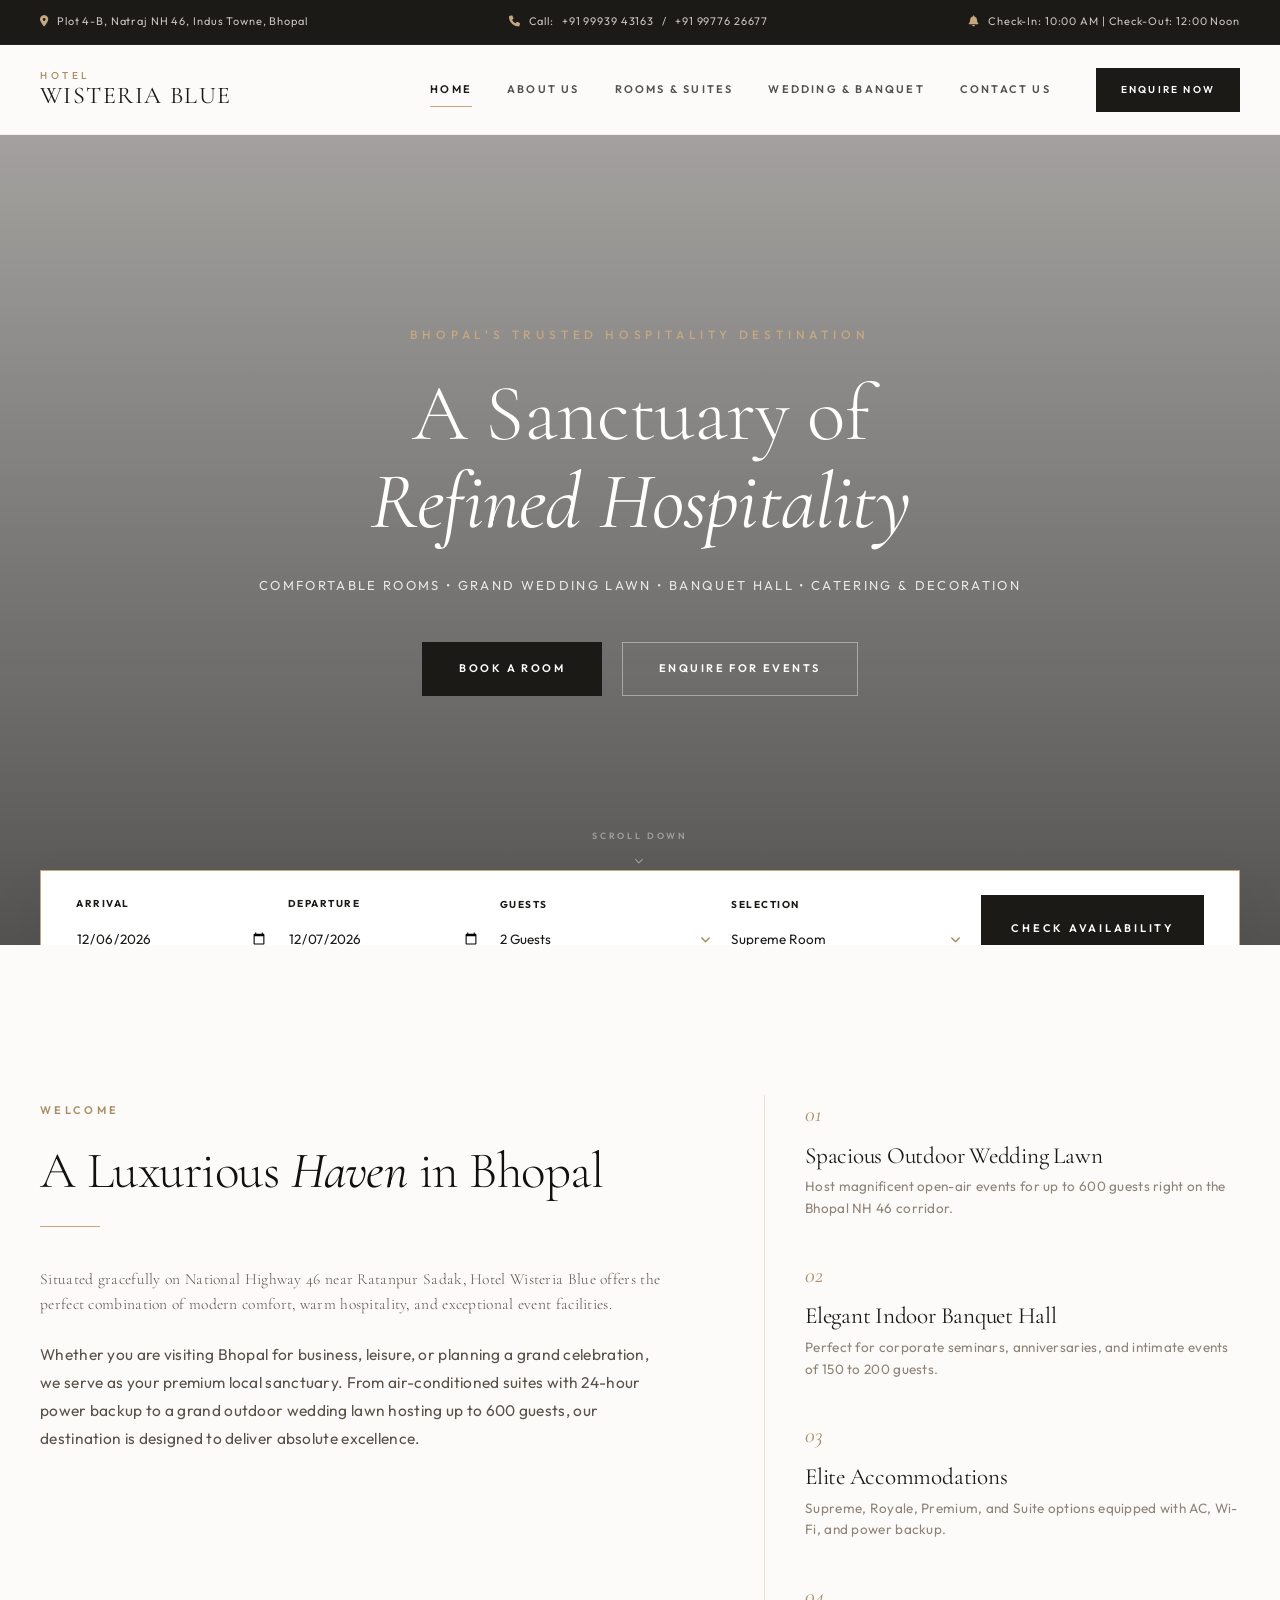
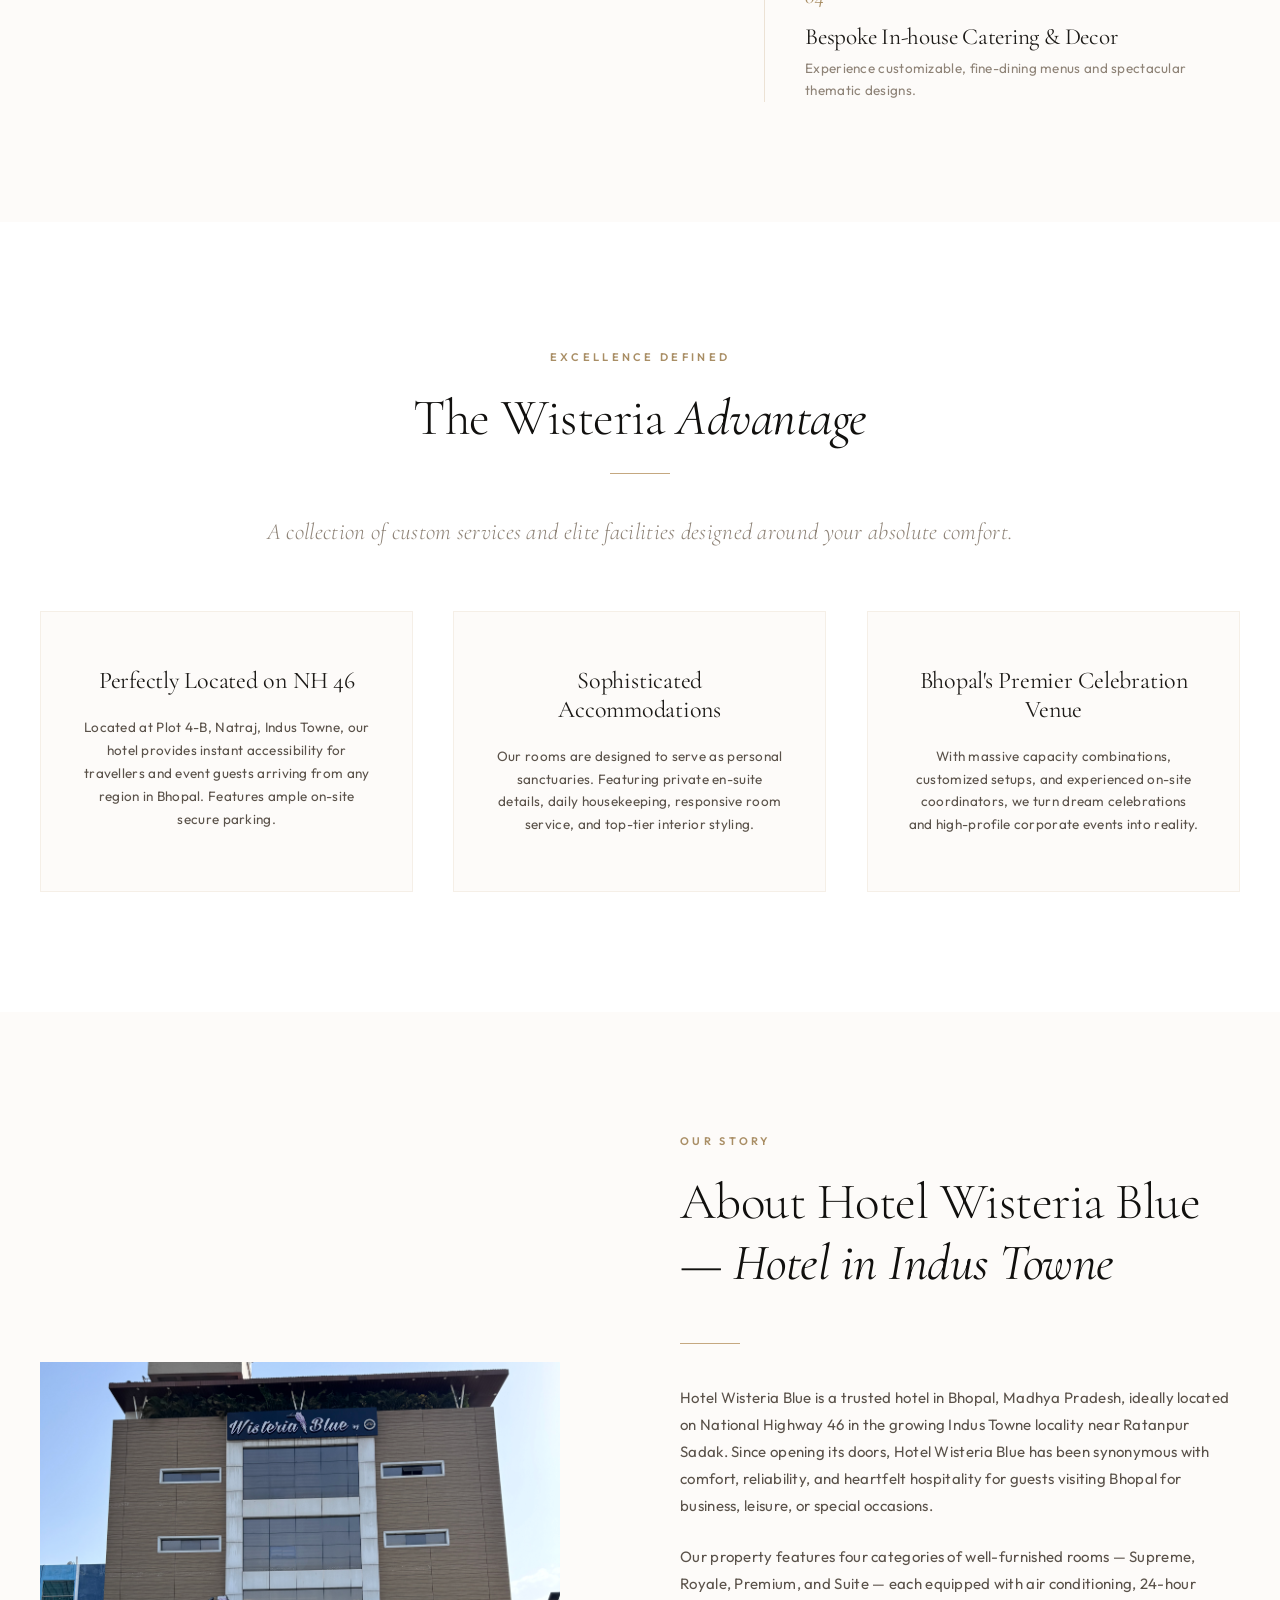
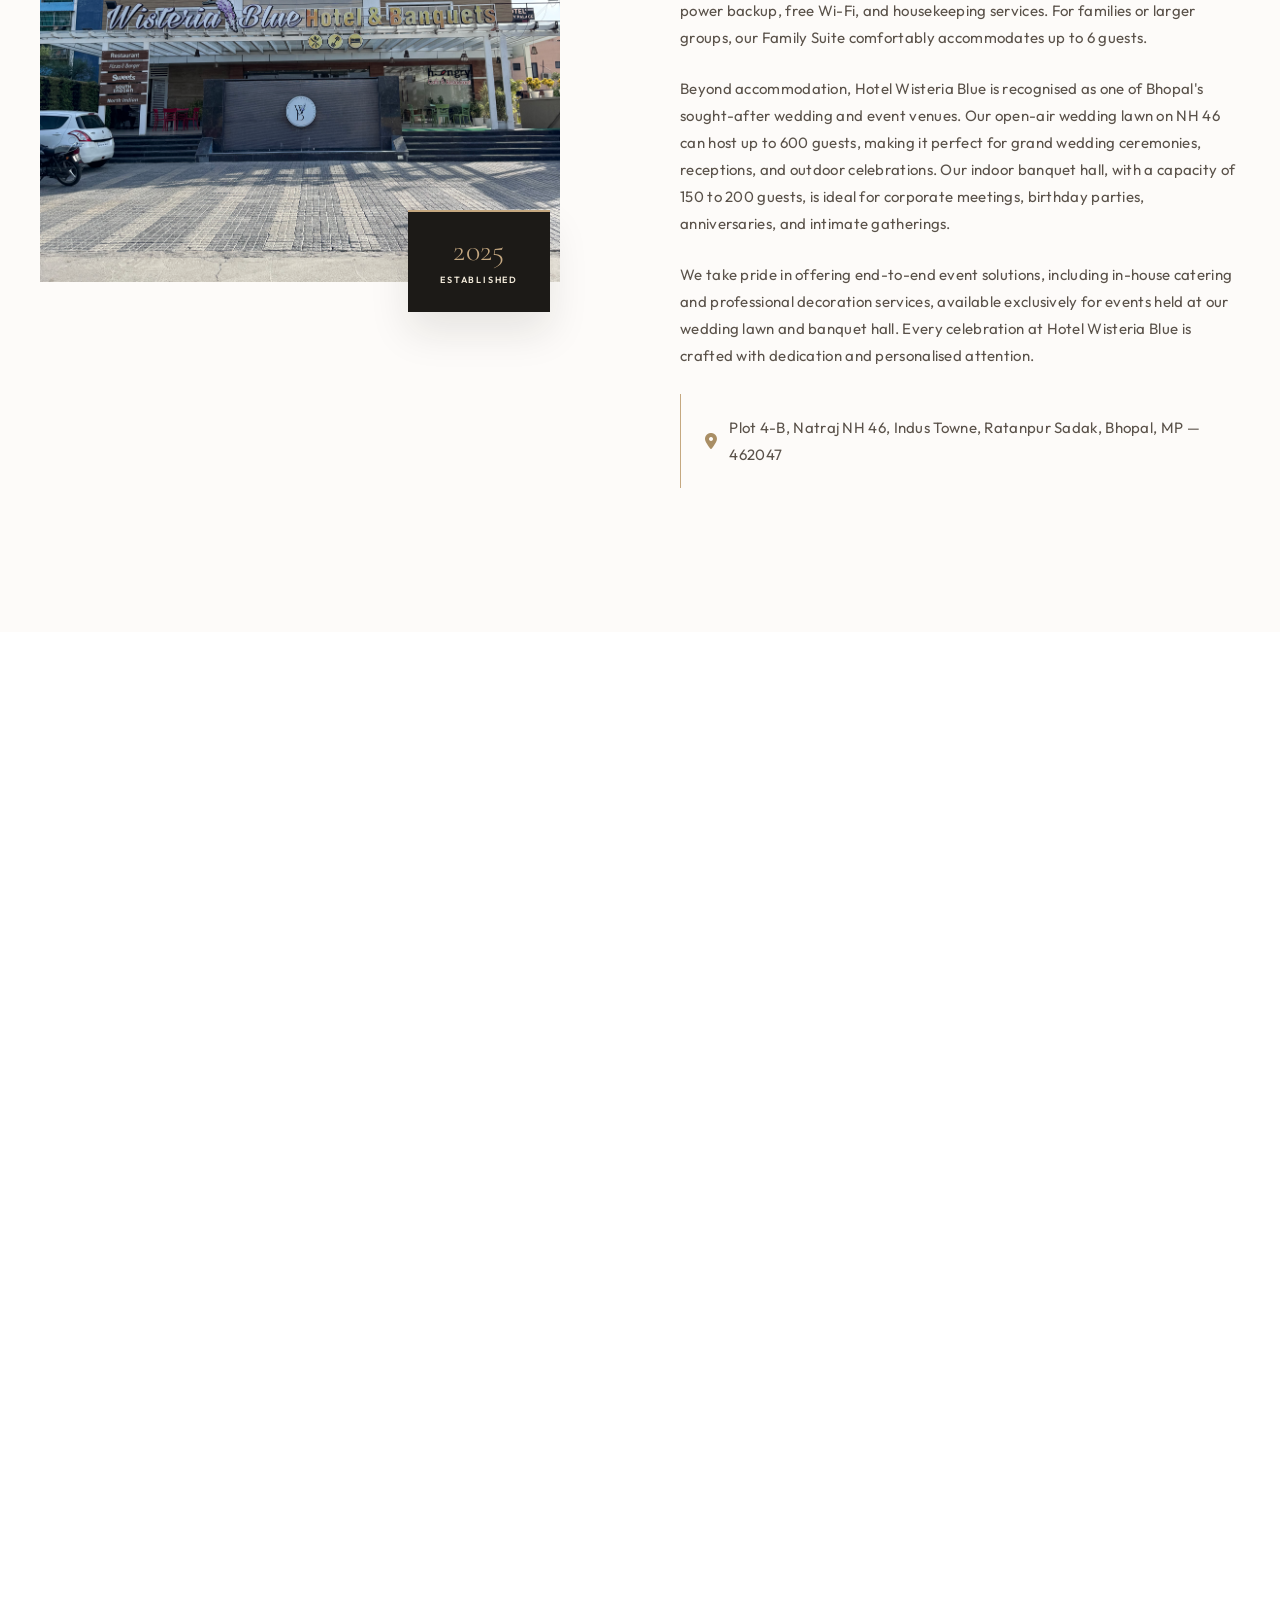
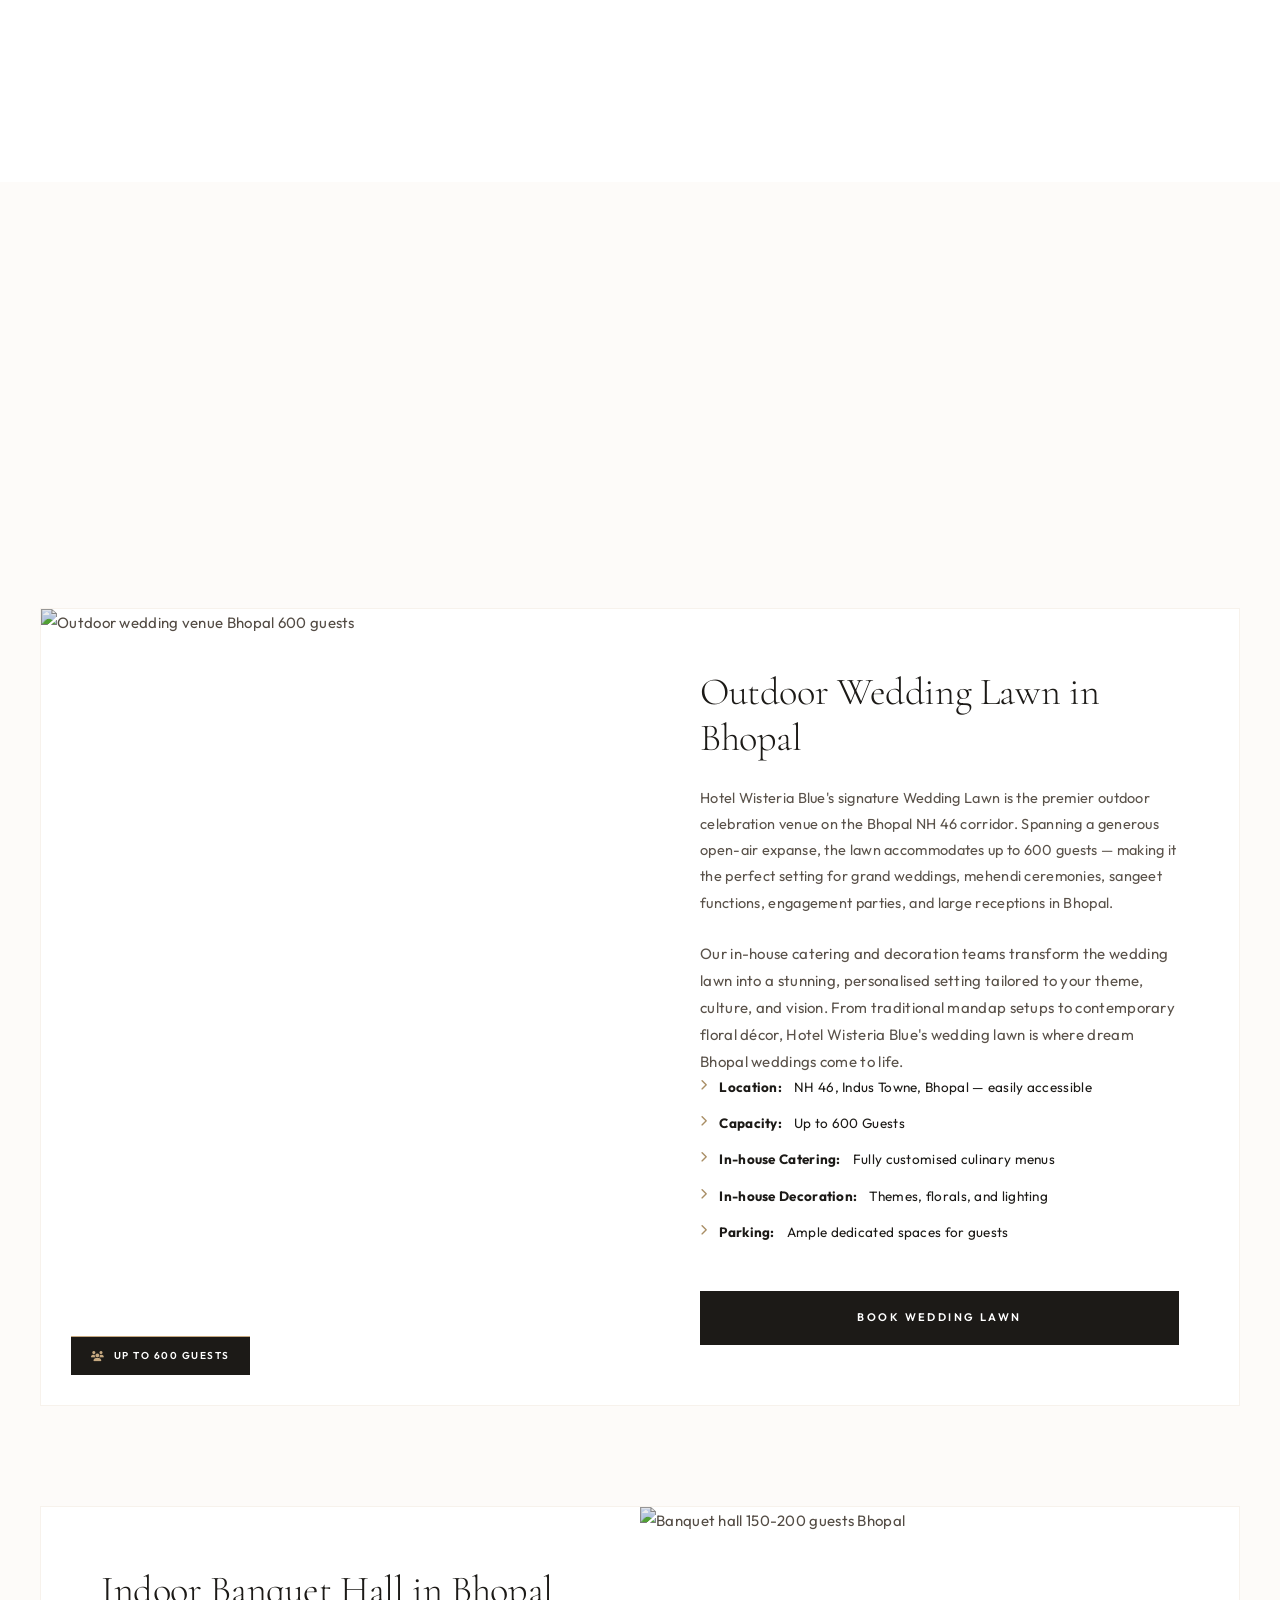
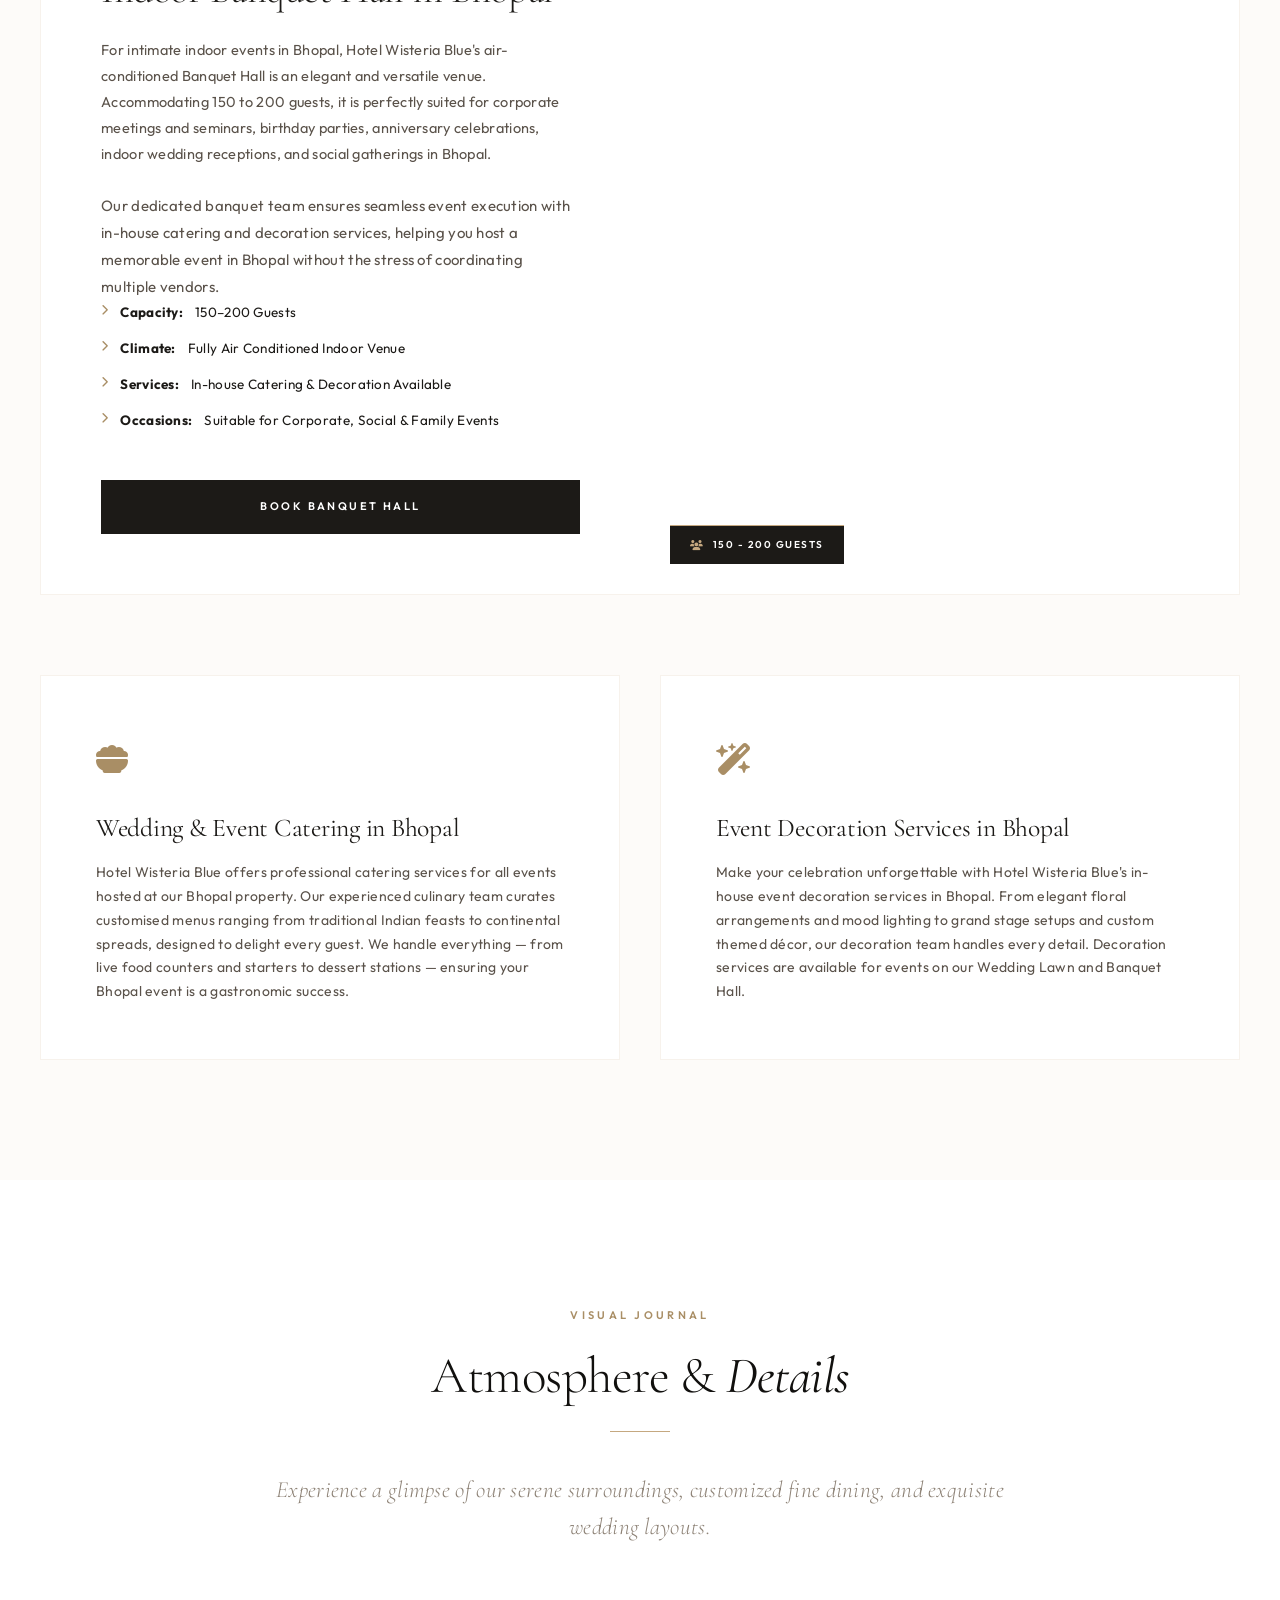
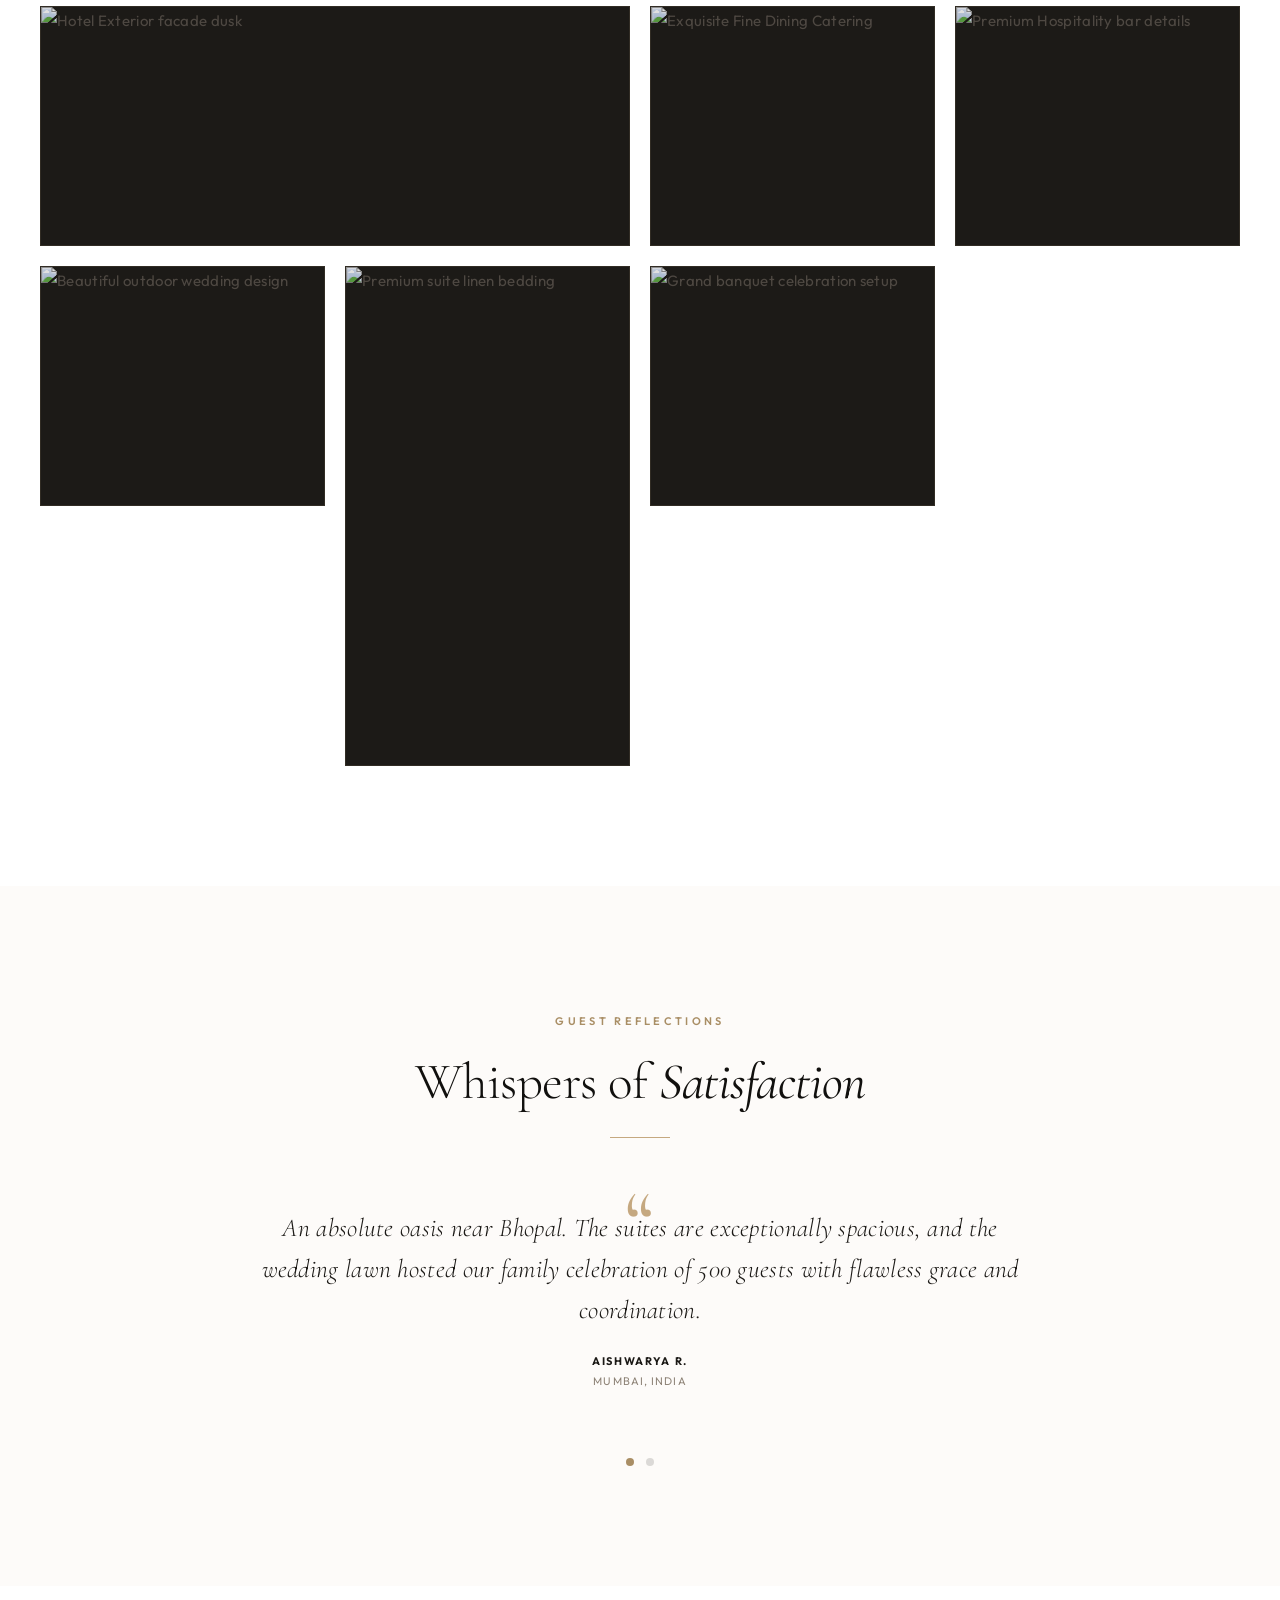
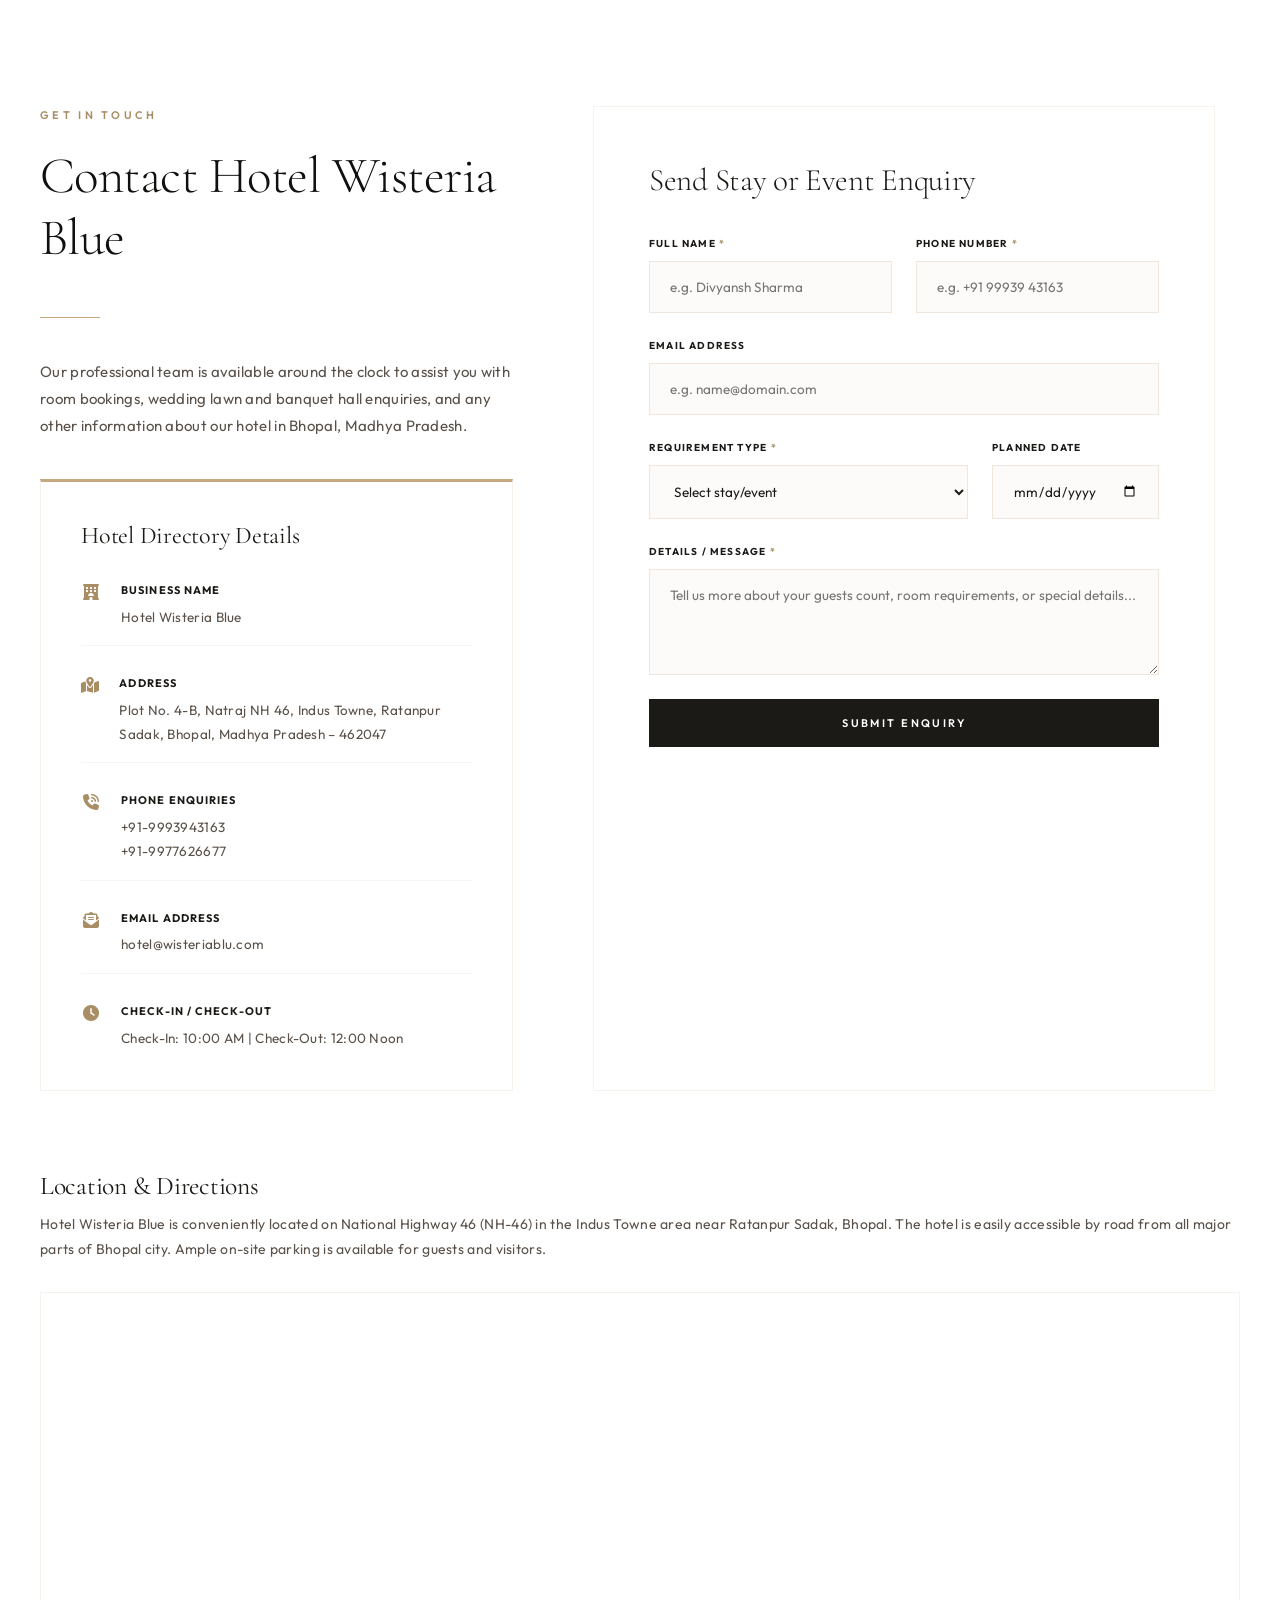
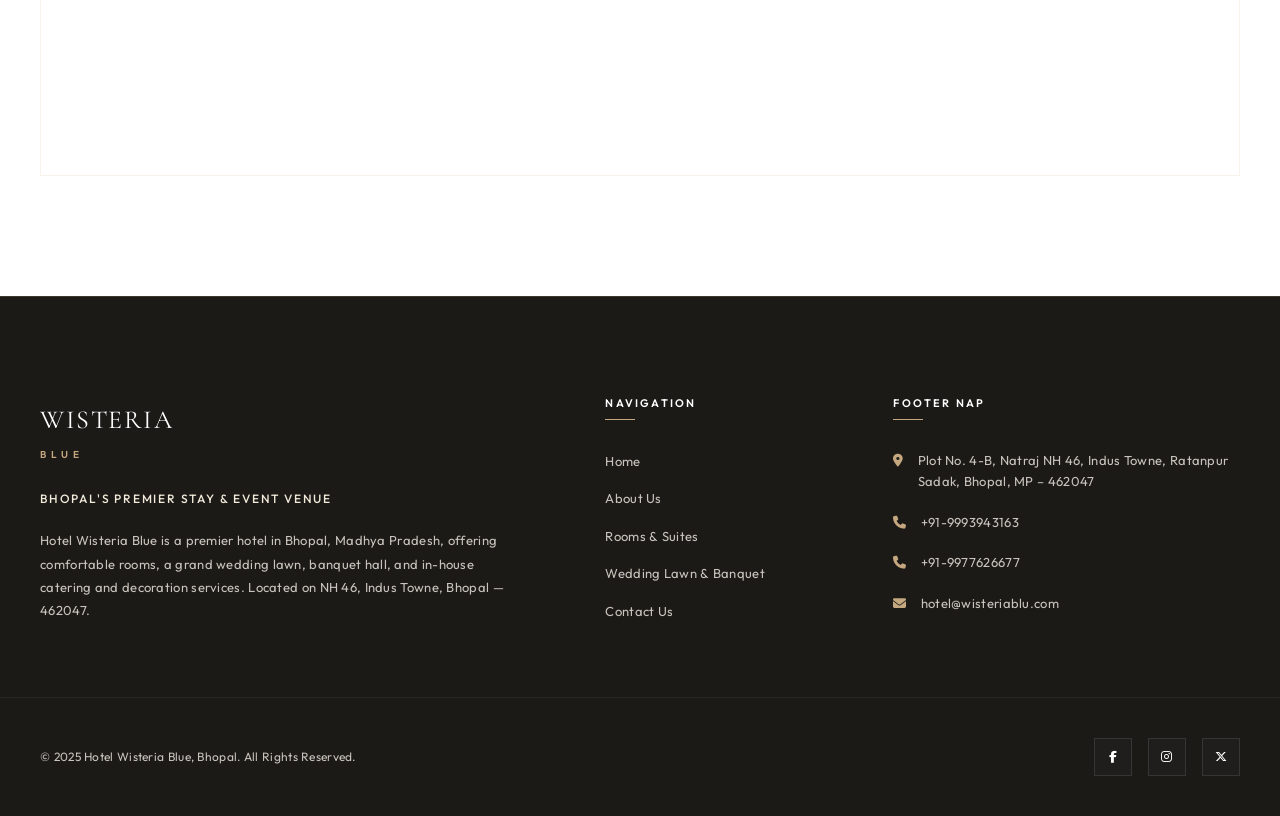
==== index.html @ 49f6f159 "first commit" ====
<!DOCTYPE html>
<html lang="en">
<head>
    <meta charset="UTF-8">
    <meta name="viewport" content="width=device-width, initial-scale=1.0">
    <meta name="description" content="Hotel Wisteria Blue on NH 46, Bhopal — comfortable rooms, grand wedding lawn (600 guests), banquet hall & catering. Book now: 9993943163.">
    <title>Hotel Wisteria Blue Bhopal | Rooms, Banquet & Wedding Lawn</title>
    
    <!-- Premium Fonts -->
    <link rel="preconnect" href="https://fonts.googleapis.com">
    <link rel="preconnect" href="https://fonts.gstatic.com" crossorigin>
    <link href="https://fonts.googleapis.com/css2?family=Cormorant+Garamond:ital,wght@0,300;0,400;0,500;0,600;0,700;1,300;1,400;1,500;1,600;1,700&family=Outfit:wght@100;200;300;400;500;600;700;800;900&display=swap" rel="stylesheet">
    
    <!-- FontAwesome for Premium Icons -->
    <link rel="stylesheet" href="https://cdnjs.cloudflare.com/ajax/libs/font-awesome/6.4.0/css/all.min.css">
    
    <!-- Custom Redesigned Stylesheet -->
    <link rel="stylesheet" href="style.css">
    
    <!-- LocalBusiness & EventVenue Schema Markup (Local SEO) -->
    <script type="application/ld+json">
    [
      {
        "@context": "https://schema.org",
        "@type": "Hotel",
        "name": "Hotel Wisteria Blue",
        "image": [
          "https://images.unsplash.com/photo-1566073771259-6a8506099945?auto=format&fit=crop&w=1200&q=80",
          "https://images.unsplash.com/photo-1590490360182-c33d57733427?auto=format&fit=crop&w=800&q=80",
          "https://images.unsplash.com/photo-1566665797739-1674de7a421a?auto=format&fit=crop&w=800&q=80",
          "https://images.unsplash.com/photo-1582719508461-905c673771fd?auto=format&fit=crop&w=800&q=80",
          "https://images.unsplash.com/photo-1618773928121-c32242e63f39?auto=format&fit=crop&w=800&q=80"
        ],
        "@id": "https://hotelwisteriablu.com/#hotel",
        "url": "https://hotelwisteriablu.com",
        "telephone": "+919993943163",
        "priceRange": "$$",
        "address": {
          "@type": "PostalAddress",
          "streetAddress": "Plot No. 4-B, Natraj NH 46, Indus Towne, Ratanpur Sadak",
          "addressLocality": "Bhopal",
          "addressRegion": "Madhya Pradesh",
          "postalCode": "462047",
          "addressCountry": "IN"
        },
        "geo": {
          "@type": "GeoCoordinates",
          "latitude": "23.1492", 
          "longitude": "77.4475"
        },
        "openingHoursSpecification": {
          "@type": "OpeningHoursSpecification",
          "dayOfWeek": [
            "Monday",
            "Tuesday",
            "Wednesday",
            "Thursday",
            "Friday",
            "Saturday",
            "Sunday"
          ],
          "opens": "00:00",
          "closes": "23:59"
        },
        "amenityFeature": [
          {
            "@type": "LocationFeatureSpecification",
            "name": "Air Conditioning",
            "value": true
          },
          {
            "@type": "LocationFeatureSpecification",
            "name": "Free Wi-Fi",
            "value": true
          },
          {
            "@type": "LocationFeatureSpecification",
            "name": "24-Hour Power Backup",
            "value": true
          },
          {
            "@type": "LocationFeatureSpecification",
            "name": "Free Parking",
            "value": true
          },
          {
            "@type": "LocationFeatureSpecification",
            "name": "Room Service",
            "value": true
          }
        ]
      },
      {
        "@context": "https://schema.org",
        "@type": "EventVenue",
        "name": "Hotel Wisteria Blue Wedding Lawn & Banquet",
        "address": {
          "@type": "PostalAddress",
          "streetAddress": "Plot No. 4-B, Natraj NH 46, Indus Towne, Ratanpur Sadak",
          "addressLocality": "Bhopal",
          "addressRegion": "Madhya Pradesh",
          "postalCode": "462047",
          "addressCountry": "IN"
        },
        "telephone": "+919993943163",
        "maximumAttendeeCapacity": "600",
        "amenityFeature": [
          {
            "@type": "LocationFeatureSpecification",
            "name": "Outdoor Wedding Lawn",
            "value": true
          },
          {
            "@type": "LocationFeatureSpecification",
            "name": "Indoor Banquet Hall",
            "value": true
          },
          {
            "@type": "LocationFeatureSpecification",
            "name": "In-house Catering",
            "value": true
          },
          {
            "@type": "LocationFeatureSpecification",
            "name": "In-house Decoration",
            "value": true
          }
        ]
      }
    ]
    </script>
</head>
<body>

    <!-- Elite Accent Top Utility Ribbon -->
    <div class="top-bar">
        <div class="container top-bar-content">
            <span class="top-bar-item"><i class="fa-solid fa-location-dot"></i> Plot 4-B, Natraj NH 46, Indus Towne, Bhopal</span>
            <span class="top-bar-item"><i class="fa-solid fa-phone"></i> Call: <a href="tel:+919993943163">+91 99939 43163</a> / <a href="tel:+919977626677">+91 99776 26677</a></span>
            <span class="top-bar-item"><i class="fa-solid fa-bell"></i> Check-In: 10:00 AM | Check-Out: 12:00 Noon</span>
        </div>
    </div>

    <!-- Editorial Navigation Header -->
    <header class="header">
        <div class="container header-container">
            <a href="#home" class="logo">
                <span class="logo-sub">HOTEL</span>
                <span class="logo-main">WISTERIA BLUE</span>
            </a>
            
            <nav class="nav-menu" id="nav-menu">
                <a href="#home" class="nav-link active">Home</a>
                <a href="#about" class="nav-link">About Us</a>
                <a href="#rooms" class="nav-link">Rooms & Suites</a>
                <a href="#events" class="nav-link">Wedding & Banquet</a>
                <a href="#contact" class="nav-link">Contact Us</a>
                <a href="#enquiry-modal" class="btn btn-primary nav-cta open-modal-btn">Enquire Now</a>
            </nav>

            <button class="mobile-toggle" id="mobile-toggle" aria-label="Toggle Navigation">
                <i class="fa-solid fa-bars"></i>
            </button>
        </div>
    </header>

    <!-- Mobile Drawer Overlay -->
    <div class="nav-overlay" id="nav-overlay"></div>

    <main>
        <!-- Full-bleed Cinematic Hero Section with Parallax Hook -->
        <section id="home" class="hero">
            <div class="hero-bg" id="hero-parallax-bg" style="background-image: url('https://images.unsplash.com/photo-1566073771259-6a8506099945?auto=format&fit=crop&w=1600&q=80');">
                <div class="hero-overlay"></div>
            </div>
            <div class="container hero-content">
                <span class="hero-tagline fade-up-element">Bhopal's Trusted Hospitality Destination</span>
                <h1 class="hero-title fade-up-element">A Sanctuary of <br><span class="italic-serif">Refined Hospitality</span></h1>
                <p class="hero-subtitle fade-up-element">Comfortable Rooms • Grand Wedding Lawn • Banquet Hall • Catering & Decoration</p>
                <div class="hero-actions fade-up-element">
                    <a href="#rooms" class="btn btn-primary">Book a Room</a>
                    <a href="#events" class="btn btn-secondary">Enquire for Events</a>
                </div>
            </div>
            
            <!-- Stay Planner Booking Bar -->
            <div class="booking-bar-wrapper fade-up-element">
                <div class="container">
                    <form id="stay-planner-form" class="booking-bar">
                        <div class="booking-field">
                            <label for="planner-checkin">Arrival</label>
                            <input type="date" id="planner-checkin" required>
                        </div>
                        <div class="booking-field">
                            <label for="planner-checkout">Departure</label>
                            <input type="date" id="planner-checkout" required>
                        </div>
                        <div class="booking-field">
                            <label for="planner-guests">Guests</label>
                            <div class="select-wrapper">
                                <select id="planner-guests">
                                    <option value="1 Guest">1 Guest</option>
                                    <option value="2 Guests" selected>2 Guests</option>
                                    <option value="3 Guests">3 Guests</option>
                                    <option value="4 Guests">4 Guests</option>
                                    <option value="5-6 Guests">5 - 6 Guests</option>
                                </select>
                            </div>
                        </div>
                        <div class="booking-field">
                            <label for="planner-type">Selection</label>
                            <div class="select-wrapper">
                                <select id="planner-type">
                                    <option value="Supreme Room">Supreme Room</option>
                                    <option value="Royale Room">Royale Room</option>
                                    <option value="Premium Room">Premium Room</option>
                                    <option value="Suite & Family Suite">Suite &amp; Family Suite</option>
                                    <option value="Wedding Lawn (600 Guests)">Wedding Lawn (Up to 600 Guests)</option>
                                    <option value="Banquet Hall (150-200 Guests)">Banquet Hall (150-200 Guests)</option>
                                </select>
                            </div>
                        </div>
                        <button type="submit" class="booking-btn">Check Availability</button>
                    </form>
                </div>
            </div>

            <div class="hero-scroll-indicator">
                <span>Scroll Down</span>
                <i class="fa-solid fa-chevron-down"></i>
            </div>
        </section>

        <!-- Clean Asymmetrical Welcome Section -->
        <section class="welcome-section section-padding">
            <div class="container welcome-container">
                <div class="welcome-text fade-up-element">
                    <span class="section-badge">Welcome</span>
                    <h2 class="section-title">A Luxurious <span class="italic-serif">Haven</span> in Bhopal</h2>
                    <div class="title-divider-left"></div>
                    <p class="lead-text">Situated gracefully on National Highway 46 near Ratanpur Sadak, Hotel Wisteria Blue offers the perfect combination of modern comfort, warm hospitality, and exceptional event facilities.</p>
                    <p>Whether you are visiting Bhopal for business, leisure, or planning a grand celebration, we serve as your premium local sanctuary. From air-conditioned suites with 24-hour power backup to a grand outdoor wedding lawn hosting up to 600 guests, our destination is designed to deliver absolute excellence.</p>
                </div>
                
                <!-- Highly elegant minimalist highlights checklist (Not cheap icon cards) -->
                <div class="welcome-highlights fade-up-element">
                    <div class="highlight-card">
                        <span class="highlight-num">01</span>
                        <div class="highlight-info">
                            <h3>Spacious Outdoor Wedding Lawn</h3>
                            <p>Host magnificent open-air events for up to 600 guests right on the Bhopal NH 46 corridor.</p>
                        </div>
                    </div>
                    <div class="highlight-card">
                        <span class="highlight-num">02</span>
                        <div class="highlight-info">
                            <h3>Elegant Indoor Banquet Hall</h3>
                            <p>Perfect for corporate seminars, anniversaries, and intimate events of 150 to 200 guests.</p>
                        </div>
                    </div>
                    <div class="highlight-card">
                        <span class="highlight-num">03</span>
                        <div class="highlight-info">
                            <h3>Elite Accommodations</h3>
                            <p>Supreme, Royale, Premium, and Suite options equipped with AC, Wi-Fi, and power backup.</p>
                        </div>
                    </div>
                    <div class="highlight-card">
                        <span class="highlight-num">04</span>
                        <div class="highlight-info">
                            <h3>Bespoke In-house Catering & Decor</h3>
                            <p>Experience customizable, fine-dining menus and spectacular thematic designs.</p>
                        </div>
                    </div>
                </div>
            </div>
        </section>

        <!-- Elegant Muted Trust Section -->
        <section class="trust-section section-padding alt-bg">
            <div class="container">
                <div class="section-header text-center fade-up-element">
                    <span class="section-badge">Excellence Defined</span>
                    <h2 class="section-title">The Wisteria <span class="italic-serif">Advantage</span></h2>
                    <div class="title-divider"></div>
                    <p class="section-subtitle">A collection of custom services and elite facilities designed around your absolute comfort.</p>
                </div>
                
                <div class="trust-grid">
                    <div class="trust-card fade-up-element">
                        <h3>Perfectly Located on NH 46</h3>
                        <p>Located at Plot 4-B, Natraj, Indus Towne, our hotel provides instant accessibility for travellers and event guests arriving from any region in Bhopal. Features ample on-site secure parking.</p>
                    </div>
                    
                    <div class="trust-card fade-up-element">
                        <h3>Sophisticated Accommodations</h3>
                        <p>Our rooms are designed to serve as personal sanctuaries. Featuring private en-suite details, daily housekeeping, responsive room service, and top-tier interior styling.</p>
                    </div>
                    
                    <div class="trust-card fade-up-element">
                        <h3>Bhopal's Premier Celebration Venue</h3>
                        <p>With massive capacity combinations, customized setups, and experienced on-site coordinators, we turn dream celebrations and high-profile corporate events into reality.</p>
                    </div>
                </div>
            </div>
        </section>

        <!-- Editorial About Us Story Section -->
        <section id="about" class="about-section section-padding">
            <div class="container about-container">
                <div class="about-images fade-up-element">
                    <div class="about-img-wrapper">
                        <!-- Immersive real resort photo instead of cartoon vector -->
                        <img src="./assets/images/NewImages/20240606_110700549_iOS.jpg" alt="About Hotel Wisteria Blue Bhopal" class="main-about-img">
                        <div class="experience-badge">
                            <span class="years">2025</span>
                            <span class="exp-text">ESTABLISHED</span>
                        </div>
                    </div>
                </div>
                
                <div class="about-content fade-up-element">
                    <span class="section-badge">Our Story</span>
                    <h2 class="section-title">About Hotel Wisteria Blue — <span class="italic-serif">Hotel in Indus Towne</span></h2>
                    <div class="title-divider-left"></div>
                    <div class="about-body">
                        <p>Hotel Wisteria Blue is a trusted hotel in Bhopal, Madhya Pradesh, ideally located on National Highway 46 in the growing Indus Towne locality near Ratanpur Sadak. Since opening its doors, Hotel Wisteria Blue has been synonymous with comfort, reliability, and heartfelt hospitality for guests visiting Bhopal for business, leisure, or special occasions.</p>
                        
                        <p>Our property features four categories of well-furnished rooms — Supreme, Royale, Premium, and Suite — each equipped with air conditioning, 24-hour power backup, free Wi-Fi, and housekeeping services. For families or larger groups, our Family Suite comfortably accommodates up to 6 guests.</p>
                        
                        <p>Beyond accommodation, Hotel Wisteria Blue is recognised as one of Bhopal's sought-after wedding and event venues. Our open-air wedding lawn on NH 46 can host up to 600 guests, making it perfect for grand wedding ceremonies, receptions, and outdoor celebrations. Our indoor banquet hall, with a capacity of 150 to 200 guests, is ideal for corporate meetings, birthday parties, anniversaries, and intimate gatherings.</p>
                        
                        <p>We take pride in offering end-to-end event solutions, including in-house catering and professional decoration services, available exclusively for events held at our wedding lawn and banquet hall. Every celebration at Hotel Wisteria Blue is crafted with dedication and personalised attention.</p>
                        
                        <p class="about-address-note">
                            <i class="fa-solid fa-location-dot"></i> Plot 4-B, Natraj NH 46, Indus Towne, Ratanpur Sadak, Bhopal, MP — 462047
                        </p>
                    </div>
                </div>
            </div>
        </section>

        <!-- Asymmetrical Editorial Rooms & Suites Section -->
        <section id="rooms" class="rooms-section section-padding alt-bg">
            <div class="container">
                <div class="section-header text-center fade-up-element">
                    <span class="section-badge">The Sanctuary</span>
                    <h2 class="section-title">Rooms & Suites in <span class="italic-serif">Bhopal</span></h2>
                    <div class="title-divider"></div>
                    <p class="section-subtitle">Looking for a comfortable hotel room in Bhopal? Explore our premium, air-conditioned accommodation selections.</p>
                </div>

                <!-- Sleek Minimalistic Details Bar -->
                <div class="rooms-meta-info fade-up-element">
                    <div class="meta-item"><i class="fa-solid fa-calendar-check"></i> <span>Check-In: 10:00 AM</span></div>
                    <div class="meta-item"><i class="fa-solid fa-calendar-xmark"></i> <span>Check-Out: 12:00 Noon</span></div>
                    <div class="meta-item"><i class="fa-solid fa-shield"></i> <span>24-Hour Desk Security</span></div>
                    <div class="meta-item"><i class="fa-solid fa-bolt"></i> <span>Power Backup Assured</span></div>
                </div>
                
                <!-- Asymmetrical Split-Screen Panels (Highly luxurious editorial layout) -->
                <div class="rooms-grid">
                    <!-- Room 1 - Supreme -->
                    <div class="room-card fade-up-element">
                        <div class="room-img-container">
                            <img src="https://images.unsplash.com/photo-1590490360182-c33d57733427?auto=format&fit=crop&w=1000&q=80" alt="Supreme room in Hotel Wisteria Blue Bhopal" class="room-img">
                            <span class="room-badge">01 — SUPREME</span>
                        </div>
                        <div class="room-details">
                            <span class="room-num">320 SQ FT / 30 SQ M</span>
                            <h3>Supreme Room</h3>
                            <p class="room-tagline">1 King Bed • Garden View</p>
                            <p class="room-desc">The Supreme room at Hotel Wisteria Blue is the ideal choice for solo travellers and couples visiting Bhopal. Clean, modern interiors with all essential amenities ensure a comfortable and value-driven stay on NH 46. A great option for those seeking a reliable hotel room in Bhopal without compromise.</p>
                            <div class="room-features">
                                <span><i class="fa-solid fa-snowflake"></i> AC</span>
                                <span><i class="fa-solid fa-wifi"></i> Free Wi-Fi</span>
                                <span><i class="fa-solid fa-tv"></i> TV</span>
                                <span><i class="fa-solid fa-shower"></i> Hot & Cold Water</span>
                            </div>
                            <div class="room-footer">
                                <a href="#enquiry-modal" class="btn btn-primary open-modal-btn" data-room="Supreme Room">Enquire Now</a>
                            </div>
                        </div>
                    </div>

                    <!-- Room 2 - Royale -->
                    <div class="room-card fade-up-element">
                        <div class="room-img-container">
                            <img src="./assets/images//NewImages/20260205_070624947_iOS.jpg" alt="Royale room Hotel Wisteria Blue Bhopal NH 46" class="room-img">
                            <span class="room-badge-gold">02 — ROYALE</span>
                        </div>
                        <div class="room-details">
                            <span class="room-num">380 SQ FT / 35 SQ M</span>
                            <h3>Royale Room</h3>
                            <p class="room-tagline">1 King Bed • Courtyard View</p>
                            <p class="room-desc">Step into elegance with our Royale room — a spacious and stylishly appointed option for guests who want more from their Bhopal hotel stay. Upgraded furnishings and a refined ambience make it a popular choice for those exploring Bhopal on leisure or business.</p>
                            <div class="room-features">
                                <span><i class="fa-solid fa-snowflake"></i> AC</span>
                                <span><i class="fa-solid fa-wifi"></i> Free Wi-Fi</span>
                                <span><i class="fa-solid fa-tv"></i> TV</span>
                                <span><i class="fa-solid fa-mug-hot"></i> Coffee Brewer</span>
                            </div>
                            <div class="room-footer">
                                <a href="#enquiry-modal" class="btn btn-primary open-modal-btn" data-room="Royale Room">Enquire Now</a>
                            </div>
                        </div>
                    </div>

                    <!-- Room 3 - Premium -->
                    <div class="room-card fade-up-element">
                        <div class="room-img-container">
                            <img src="./assets/images//NewImages/20260205_071226719_iOS.jpg" class="room-img">
                            <span class="room-badge-luxury">03 — PREMIUM</span>
                        </div>
                        <div class="room-details">
                            <span class="room-num">440 SQ FT / 41 SQ M</span>
                            <h3>Premium Room</h3>
                            <p class="room-tagline">1 King Bed • Pool View</p>
                            <p class="room-desc">The Premium room at Hotel Wisteria Blue delivers a superior stay experience in Bhopal. Thoughtfully designed with upscale furnishings, enhanced décor, and premium amenities, this room category is preferred by discerning guests seeking the finest hotel rooms on the NH 46 Bhopal corridor.</p>
                            <div class="room-features">
                                <span><i class="fa-solid fa-snowflake"></i> AC</span>
                                <span><i class="fa-solid fa-wifi"></i> Free Wi-Fi</span>
                                <span><i class="fa-solid fa-tv"></i> Smart TV</span>
                                <span><i class="fa-solid fa-bell"></i> Room Service</span>
                            </div>
                            <div class="room-footer">
                                <a href="#enquiry-modal" class="btn btn-primary open-modal-btn" data-room="Premium Room">Enquire Now</a>
                            </div>
                        </div>
                    </div>

                    <!-- Room 4 - Suite & Family Suite -->
                    <div class="room-card fade-up-element">
                        <div class="room-img-container">
                            <img src="./assets/images//NewImages/20260205_072013096_iOS (1).jpg" alt="Best hotel suite Bhopal" class="room-img">
                            <span class="room-badge-suite">04 — SUITE</span>
                        </div>
                        <div class="room-details">
                            <span class="room-num">650 SQ FT / 60 SQ M</span>
                            <h3>Suite & Family Suite</h3>
                            <p class="room-tagline">2 King Beds • Scenic View • Up to 6 Guests</p>
                            <p class="room-desc">Our Suite is the ultimate luxury offering at Hotel Wisteria Blue, Bhopal. Generously proportioned with opulent décor and premium fittings, it is the top choice for honeymooners, special stays, and guests who desire the very best hotel experience in Bhopal. For families and groups, our exclusive Family Suite comfortably accommodates up to 6 guests — making it one of the few family hotel suites available in the Bhopal NH 46 area.</p>
                            <div class="room-features">
                                <span><i class="fa-solid fa-snowflake"></i> AC</span>
                                <span><i class="fa-solid fa-wifi"></i> Free Wi-Fi</span>
                                <span><i class="fa-solid fa-couch"></i> Sofa Lounge</span>
                                <span><i class="fa-solid fa-user-group"></i> Up to 6 Guests</span>
                            </div>
                            <div class="room-footer">
                                <a href="#enquiry-modal" class="btn btn-primary open-modal-btn" data-room="Suite & Family Suite">Enquire Now</a>
                            </div>
                        </div>
                    </div>
                </div>

                <!-- Comprehensive Standard Amenities Bar (Clean luxury lines) -->
                <div class="amenities-container fade-up-element">
                    <h3 class="amenities-title">Standard Hospitality Amenities Included In All Rooms</h3>
                    <div class="amenities-grid">
                        <div class="amenity-item"><i class="fa-solid fa-snowflake"></i> <span>Air Conditioning</span></div>
                        <div class="amenity-item"><i class="fa-solid fa-bolt-lightning"></i> <span>24-Hour Power Backup</span></div>
                        <div class="amenity-item"><i class="fa-solid fa-wifi"></i> <span>Free High-Speed Wi-Fi</span></div>
                        <div class="amenity-item"><i class="fa-solid fa-tv"></i> <span>Flat Screen TV</span></div>
                        <div class="amenity-item"><i class="fa-solid fa-shower"></i> <span>En-suite Bathroom (Hot & Cold)</span></div>
                        <div class="amenity-item"><i class="fa-solid fa-broom"></i> <span>Daily Housekeeping</span></div>
                        <div class="amenity-item"><i class="fa-solid fa-bell"></i> <span>Responsive Room Service</span></div>
                        <div class="amenity-item"><i class="fa-solid fa-door-closed"></i> <span>Wardrobe & Storage Space</span></div>
                    </div>
                </div>
            </div>
        </section>

        <!-- Premium Banquet & Wedding Lawn Section -->
        <section id="events" class="events-section section-padding">
            <div class="container">
                <div class="section-header text-center fade-up-element">
                    <span class="section-badge">Grand Celebrations</span>
                    <h1 class="section-title">Wedding Lawn & Banquet Hall in <span class="italic-serif">Bhopal</span></h1>
                    <div class="title-divider"></div>
                    <p class="section-subtitle">Planning a wedding, reception, or special celebration in Bhopal? Hotel Wisteria Blue on NH 46 is home to Bhopal's most elegant, fully managed event venues.</p>
                </div>

                <div class="events-split">
                    <!-- Wedding Lawn Details -->
                    <div class="event-card fade-up-element">
                        <div class="event-img-wrapper">
                            <img src="https://images.unsplash.com/photo-1519741497674-611481863552?auto=format&fit=crop&w=1000&q=80" alt="Outdoor wedding venue Bhopal 600 guests" class="event-img">
                            <div class="capacity-tag"><i class="fa-solid fa-users"></i> Up to 600 Guests</div>
                        </div>
                        <div class="event-details">
                            <h2>Outdoor Wedding Lawn in Bhopal</h2>
                            <p class="lead-event-desc">Hotel Wisteria Blue's signature Wedding Lawn is the premier outdoor celebration venue on the Bhopal NH 46 corridor. Spanning a generous open-air expanse, the lawn accommodates up to 600 guests — making it the perfect setting for grand weddings, mehendi ceremonies, sangeet functions, engagement parties, and large receptions in Bhopal.</p>
                            <p>Our in-house catering and decoration teams transform the wedding lawn into a stunning, personalised setting tailored to your theme, culture, and vision. From traditional mandap setups to contemporary floral décor, Hotel Wisteria Blue's wedding lawn is where dream Bhopal weddings come to life.</p>
                            <ul class="event-bullets">
                                <li><i class="fa-solid fa-chevron-right"></i> <strong>Location:</strong> NH 46, Indus Towne, Bhopal — easily accessible</li>
                                <li><i class="fa-solid fa-chevron-right"></i> <strong>Capacity:</strong> Up to 600 Guests</li>
                                <li><i class="fa-solid fa-chevron-right"></i> <strong>In-house Catering:</strong> Fully customised culinary menus</li>
                                <li><i class="fa-solid fa-chevron-right"></i> <strong>In-house Decoration:</strong> Themes, florals, and lighting</li>
                                <li><i class="fa-solid fa-chevron-right"></i> <strong>Parking:</strong> Ample dedicated spaces for guests</li>
                            </ul>
                            <a href="#enquiry-modal" class="btn btn-primary open-modal-btn" data-event="Wedding Lawn (600 Guests)">Book Wedding Lawn</a>
                        </div>
                    </div>

                    <!-- Banquet Hall Details -->
                    <div class="event-card fade-up-element">
                        <div class="event-img-wrapper">
                            <img src="https://images.unsplash.com/photo-1519167758481-83f550bb49b3?auto=format&fit=crop&w=1000&q=80" alt="Banquet hall 150-200 guests Bhopal" class="event-img">
                            <div class="capacity-tag"><i class="fa-solid fa-users"></i> 150 - 200 Guests</div>
                        </div>
                        <div class="event-details">
                            <h2>Indoor Banquet Hall in Bhopal</h2>
                            <p class="lead-event-desc">For intimate indoor events in Bhopal, Hotel Wisteria Blue's air-conditioned Banquet Hall is an elegant and versatile venue. Accommodating 150 to 200 guests, it is perfectly suited for corporate meetings and seminars, birthday parties, anniversary celebrations, indoor wedding receptions, and social gatherings in Bhopal.</p>
                            <p>Our dedicated banquet team ensures seamless event execution with in-house catering and decoration services, helping you host a memorable event in Bhopal without the stress of coordinating multiple vendors.</p>
                            <ul class="event-bullets">
                                <li><i class="fa-solid fa-chevron-right"></i> <strong>Capacity:</strong> 150–200 Guests</li>
                                <li><i class="fa-solid fa-chevron-right"></i> <strong>Climate:</strong> Fully Air Conditioned Indoor Venue</li>
                                <li><i class="fa-solid fa-chevron-right"></i> <strong>Services:</strong> In-house Catering & Decoration Available</li>
                                <li><i class="fa-solid fa-chevron-right"></i> <strong>Occasions:</strong> Suitable for Corporate, Social & Family Events</li>
                            </ul>
                            <a href="#enquiry-modal" class="btn btn-primary open-modal-btn" data-event="Banquet Hall (150-200 Guests)">Book Banquet Hall</a>
                        </div>
                    </div>
                </div>

                <!-- Catering & Decoration Features Grid -->
                <div class="services-features section-padding-top">
                    <div class="services-grid">
                        <div class="service-feature-card fade-up-element">
                            <div class="service-icon"><i class="fa-solid fa-bowl-food"></i></div>
                            <h3>Wedding & Event Catering in Bhopal</h3>
                            <p>Hotel Wisteria Blue offers professional catering services for all events hosted at our Bhopal property. Our experienced culinary team curates customised menus ranging from traditional Indian feasts to continental spreads, designed to delight every guest. We handle everything — from live food counters and starters to dessert stations — ensuring your Bhopal event is a gastronomic success.</p>
                        </div>
                        
                        <div class="service-feature-card fade-up-element">
                            <div class="service-icon"><i class="fa-solid fa-wand-magic-sparkles"></i></div>
                            <h3>Event Decoration Services in Bhopal</h3>
                            <p>Make your celebration unforgettable with Hotel Wisteria Blue's in-house event decoration services in Bhopal. From elegant floral arrangements and mood lighting to grand stage setups and custom themed décor, our decoration team handles every detail. Decoration services are available for events on our Wedding Lawn and Banquet Hall.</p>
                        </div>
                    </div>
                </div>
            </div>
        </section>

        <!-- Visual Journal Gallery Section -->
        <section class="gallery-section section-padding alt-bg">
            <div class="container">
                <div class="section-header text-center fade-up-element">
                    <span class="section-badge">Visual Journal</span>
                    <h2 class="section-title">Atmosphere & <span class="italic-serif">Details</span></h2>
                    <div class="title-divider"></div>
                    <p class="section-subtitle">Experience a glimpse of our serene surroundings, customized fine dining, and exquisite wedding layouts.</p>
                </div>
                
                <div class="gallery-grid fade-up-element">
                    <div class="gallery-item item-wide">
                        <img src="https://images.unsplash.com/photo-1566073771259-6a8506099945?auto=format&fit=crop&w=800&q=80" alt="Hotel Exterior facade dusk" class="gallery-img">
                        <div class="gallery-overlay-text">Hotel Exterior</div>
                    </div>
                    <div class="gallery-item">
                        <img src="https://images.unsplash.com/photo-1544025162-d76694265947?auto=format&fit=crop&w=500&q=80" alt="Exquisite Fine Dining Catering" class="gallery-img">
                        <div class="gallery-overlay-text">Bespoke Catering</div>
                    </div>
                    <div class="gallery-item">
                        <img src="https://images.unsplash.com/photo-1514362545857-3bc16c4c7d1b?auto=format&fit=crop&w=500&q=80" alt="Premium Hospitality bar details" class="gallery-img">
                        <div class="gallery-overlay-text">Elite Hospitality</div>
                    </div>
                    <div class="gallery-item">
                        <img src="https://images.unsplash.com/photo-1519741497674-611481863552?auto=format&fit=crop&w=500&q=80" alt="Beautiful outdoor wedding design" class="gallery-img">
                        <div class="gallery-overlay-text">Wedding Decor</div>
                    </div>
                    <div class="gallery-item item-tall">
                        <img src="https://images.unsplash.com/photo-1618773928121-c32242e63f39?auto=format&fit=crop&w=800&q=80" alt="Premium suite linen bedding" class="gallery-img">
                        <div class="gallery-overlay-text">Luxury Linen</div>
                    </div>
                    <div class="gallery-item">
                        <img src="https://images.unsplash.com/photo-1519167758481-83f550bb49b3?auto=format&fit=crop&w=500&q=80" alt="Grand banquet celebration setup" class="gallery-img">
                        <div class="gallery-overlay-text">Imperial Banquet</div>
                    </div>
                </div>
            </div>
        </section>

        <!-- Guest Reflections Section -->
        <section class="reviews-section section-padding">
            <div class="container">
                <div class="section-header text-center fade-up-element">
                    <span class="section-badge">Guest Reflections</span>
                    <h2 class="section-title">Whispers of <span class="italic-serif">Satisfaction</span></h2>
                    <div class="title-divider"></div>
                </div>
                
                <div class="reviews-container fade-up-element">
                    <div class="reviews-slider">
                        <div class="review-card active">
                            <span class="quote-mark">“</span>
                            <p class="review-text">An absolute oasis near Bhopal. The suites are exceptionally spacious, and the wedding lawn hosted our family celebration of 500 guests with flawless grace and coordination.</p>
                            <h4 class="review-author">Aishwarya R.</h4>
                            <span class="review-location">Mumbai, India</span>
                        </div>
                        <div class="review-card">
                            <span class="quote-mark">“</span>
                            <p class="review-text">The finest stay on the NH 46 corridor. Impeccable cleanliness, highly responsive staff, and delicious catering that guests still talk about weeks after the event.</p>
                            <h4 class="review-author">Vikramaditya S.</h4>
                            <span class="review-location">Bhopal, MP</span>
                        </div>
                    </div>
                    
                    <div class="review-dots">
                        <span class="dot active" data-index="0"></span>
                        <span class="dot" data-index="1"></span>
                    </div>
                </div>
            </div>
        </section>

        <!-- Clean Asymmetrical Contact Us Section -->
        <section id="contact" class="contact-section section-padding alt-bg">
            <div class="container contact-container">
                <div class="contact-info-panel">
                    <span class="section-badge">Get In Touch</span>
                    <h2 class="section-title">Contact Hotel Wisteria Blue</h2>
                    <div class="title-divider-left"></div>
                    <p class="contact-intro-text">Our professional team is available around the clock to assist you with room bookings, wedding lawn and banquet hall enquiries, and any other information about our hotel in Bhopal, Madhya Pradesh.</p>
                    
                    <!-- Structured NAP Block critical for SEO -->
                    <div class="nap-block">
                        <h3 class="nap-title">Hotel Directory Details</h3>
                        
                        <div class="nap-item">
                            <i class="fa-solid fa-hotel"></i>
                            <div>
                                <strong>Business Name</strong>
                                <span>Hotel Wisteria Blue</span>
                            </div>
                        </div>
                        
                        <div class="nap-item">
                            <i class="fa-solid fa-map-location-dot"></i>
                            <div>
                                <strong>Address</strong>
                                <span>Plot No. 4-B, Natraj NH 46, Indus Towne, Ratanpur Sadak, Bhopal, Madhya Pradesh – 462047</span>
                            </div>
                        </div>
                        
                        <div class="nap-item">
                            <i class="fa-solid fa-phone-volume"></i>
                            <div>
                                <strong>Phone Enquiries</strong>
                                <span>+91-9993943163 <br> +91-9977626677</span>
                            </div>
                        </div>
                        
                        <div class="nap-item">
                            <i class="fa-solid fa-envelope-open-text"></i>
                            <div>
                                <strong>Email Address</strong>
                                <span><a href="mailto:hotel@wisteriablu.com">hotel@wisteriablu.com</a></span>
                            </div>
                        </div>
                        
                        <div class="nap-item">
                            <i class="fa-solid fa-clock"></i>
                            <div>
                                <strong>Check-In / Check-Out</strong>
                                <span>Check-In: 10:00 AM | Check-Out: 12:00 Noon</span>
                            </div>
                        </div>
                    </div>
                </div>

                <!-- Custom Luxury Enquiry Form Panel -->
                <div class="contact-form-panel">
                    <h3 class="form-title">Send Stay or Event Enquiry</h3>
                    <form id="main-contact-form" class="styled-form">
                        <div class="form-row">
                            <div class="form-group">
                                <label for="form-name">Full Name <span class="required">*</span></label>
                                <input type="text" id="form-name" required placeholder="e.g. Divyansh Sharma">
                            </div>
                            <div class="form-group">
                                <label for="form-phone">Phone Number <span class="required">*</span></label>
                                <input type="tel" id="form-phone" required placeholder="e.g. +91 99939 43163">
                            </div>
                        </div>
                        <div class="form-group">
                            <label for="form-email">Email Address</label>
                            <input type="email" id="form-email" placeholder="e.g. name@domain.com">
                        </div>
                        <div class="form-row">
                            <div class="form-group">
                                <label for="form-service">Requirement Type <span class="required">*</span></label>
                                <select id="form-service" required>
                                    <option value="" disabled selected>Select stay/event</option>
                                    <option value="Room Booking">Room Booking (Stay)</option>
                                    <option value="Wedding Lawn booking">Wedding Lawn Booking (Up to 600 Guests)</option>
                                    <option value="Banquet Hall booking">Banquet Hall Booking (150-200 Guests)</option>
                                    <option value="Catering & Decoration enquiry">Catering & Decoration Services</option>
                                    <option value="General Enquiry">General Enquiry</option>
                                </select>
                            </div>
                            <div class="form-group">
                                <label for="form-date">Planned Date</label>
                                <input type="date" id="form-date">
                            </div>
                        </div>
                        <div class="form-group">
                            <label for="form-message">Details / Message <span class="required">*</span></label>
                            <textarea id="form-message" required rows="4" placeholder="Tell us more about your guests count, room requirements, or special details..."></textarea>
                        </div>
                        <button type="submit" class="btn btn-primary btn-full">Submit Enquiry</button>
                        <div id="form-success" class="form-status-success hidden">
                            <i class="fa-solid fa-circle-check"></i> Thank you! Your enquiry has been received. Our booking team will contact you shortly.
                        </div>
                    </form>
                </div>
            </div>

            <!-- Directions & Google Maps Iframe Embed (Local SEO Signal) -->
            <div class="container map-container section-padding-top">
                <div class="map-text">
                    <h3>Location & Directions</h3>
                    <p>Hotel Wisteria Blue is conveniently located on National Highway 46 (NH-46) in the Indus Towne area near Ratanpur Sadak, Bhopal. The hotel is easily accessible by road from all major parts of Bhopal city. Ample on-site parking is available for guests and visitors.</p>
                </div>
                <div class="map-iframe-wrapper">
                    <!-- Embedded high-fidelity google map centered on Ratanpur / Indus Towne Bhopal NH 46 area -->
                    <iframe 
                        src="https://www.google.com/maps/embed?pb=!1m18!1m12!1m3!1d3668.618641199343!2d77.4452!3d23.1492!2m3!1f0!2f0!3f0!3m2!1i1024!2i768!4f13.1!3m3!1m2!1s0x397c42738a08d2eb%3A0xe10437cdab26de12!2sIndus%20Towne%2C%20Ratanpur%20Sadak%2C%20Bhopal%2C%20Madhya%20Pradesh%20462047!5e0!3m2!1sen!2sin!4v1684789012345!5m2!1sen!2sin" 
                        width="100%" 
                        height="450" 
                        style="border:0;" 
                        allowfullscreen="" 
                        loading="lazy" 
                        referrerpolicy="no-referrer-when-downgrade"
                        title="Hotel Wisteria Blue Location Map">
                    </iframe>
                </div>
            </div>
        </section>
    </main>

    <!-- Clean Typography-Centered Footer -->
    <footer class="footer">
        <div class="container footer-grid">
            <div class="footer-col brand-col">
                <a href="#home" class="footer-logo">
                    <span class="logo-wisteria">Wisteria</span>
                    <span class="logo-blue">Blue</span>
                </a>
                <p class="footer-tagline-text">Bhopal's Premier Stay &amp; Event Venue</p>
                <p class="footer-about-snippet">Hotel Wisteria Blue is a premier hotel in Bhopal, Madhya Pradesh, offering comfortable rooms, a grand wedding lawn, banquet hall, and in-house catering and decoration services. Located on NH 46, Indus Towne, Bhopal — 462047.</p>
            </div>
            
            <div class="footer-col links-col">
                <h4>Navigation</h4>
                <ul class="footer-links">
                    <li><a href="#home">Home</a></li>
                    <li><a href="#about">About Us</a></li>
                    <li><a href="#rooms">Rooms & Suites</a></li>
                    <li><a href="#events">Wedding Lawn & Banquet</a></li>
                    <li><a href="#contact">Contact Us</a></li>
                </ul>
            </div>
            
            <div class="footer-col contact-col">
                <h4>Footer NAP</h4>
                <ul class="footer-contact-info">
                    <li><i class="fa-solid fa-location-dot"></i> Plot No. 4-B, Natraj NH 46, Indus Towne, Ratanpur Sadak, Bhopal, MP – 462047</li>
                    <li><i class="fa-solid fa-phone"></i> +91-9993943163</li>
                    <li><i class="fa-solid fa-phone"></i> +91-9977626677</li>
                    <li><i class="fa-solid fa-envelope"></i> hotel@wisteriablu.com</li>
                </ul>
            </div>
        </div>
        
        <div class="footer-bottom">
            <div class="container footer-bottom-content">
                <p>&copy; 2025 Hotel Wisteria Blue, Bhopal. All Rights Reserved.</p>
                <div class="social-icons">
                    <a href="#" aria-label="Facebook"><i class="fa-brands fa-facebook-f"></i></a>
                    <a href="#" aria-label="Instagram"><i class="fa-brands fa-instagram"></i></a>
                    <a href="#" aria-label="Twitter"><i class="fa-brands fa-x-twitter"></i></a>
                </div>
            </div>
        </div>
    </footer>

    <!-- Interactive Clean Fast Enquiry Modal -->
    <div class="modal" id="enquiry-modal">
        <div class="modal-dialog">
            <div class="modal-content">
                <div class="modal-header">
                    <h3 class="modal-title" id="modal-title-text">Enquire with Hotel Wisteria Blue</h3>
                    <button class="close-modal-btn modal-close-btn">&times;</button>
                </div>
                <div class="modal-body">
                    <form id="modal-enquiry-form" class="styled-form">
                        <input type="hidden" id="modal-selected-item" value="">
                        
                        <div class="form-group">
                            <label for="modal-name">Full Name <span class="required">*</span></label>
                            <input type="text" id="modal-name" required placeholder="e.g. Divyansh Sharma">
                        </div>
                        
                        <div class="form-group">
                            <label for="modal-phone">Phone Number <span class="required">*</span></label>
                            <input type="tel" id="modal-phone" required placeholder="e.g. +91 99939 43163">
                        </div>
                        
                        <div class="form-row">
                            <div class="form-group">
                                <label for="modal-category">Selected Option</label>
                                <input type="text" id="modal-category" readonly class="readonly-input">
                            </div>
                            <div class="form-group">
                                <label for="modal-date">Preferred Date</label>
                                <input type="date" id="modal-date">
                            </div>
                        </div>
                        
                        <div class="form-group">
                            <label for="modal-message">Additional Requirements / Message</label>
                            <textarea id="modal-message" rows="3" placeholder="Number of guests, duration of stay, room preference, etc."></textarea>
                        </div>
                        
                        <button type="submit" class="btn btn-primary btn-full">Submit Fast Enquiry</button>
                        <div id="modal-success" class="form-status-success hidden">
                            <i class="fa-solid fa-circle-check"></i> Thank you! Your enquiry has been sent. We'll be in touch soon.
                        </div>
                    </form>
                </div>
            </div>
        </div>
    </div>

    <!-- Sticky Floating Action Call Bar for Mobile Users -->
    <div class="mobile-sticky-actions">
        <a href="tel:+919993943163" class="mobile-action-btn mobile-call-btn">
            <i class="fa-solid fa-phone"></i> Call Now
        </a>
        <a href="https://wa.me/919993943163?text=Hi,%20I%20would%20like%20to%20enquire%20about%20stay/events%20at%20Hotel%20Wisteria%20Blue%20Bhopal." target="_blank" class="mobile-action-btn mobile-wa-btn">
            <i class="fa-brands fa-whatsapp"></i> WhatsApp
        </a>
    </div>

    <!-- Custom Script -->
    <script src="script.js"></script>
</body>
</html>
---- style.css ----
/* -------------------------------------------------------------
 * HOTEL WISTERIA BLUE - Premium Luxury Redesign
 * Editorial Hospitality Aesthetics (Midnight Bronze, Champagne Gold, Warm Alabaster)
 * ------------------------------------------------------------- */

/* --- Custom Properties (Luxury Brand Tokens) --- */
:root {
    /* Color Palette */
    --color-primary: #1C1A17;        /* Midnight Bronze / Slate Charcoal */
    --color-primary-light: #2C2824;  /* Warm Charcoal Accent */
    --color-secondary: #11100E;     /* Deep Onyx Black */
    --color-accent: #C5A880;        /* Champagne Gold / Brass */
    --color-accent-dark: #A98E65;   /* Antique Muted Gold */
    --color-accent-light: #F2EADA;  /* Muted Warm Ivory Gold */
    --color-bg-light: #FDFBF9;      /* Warm Alabaster Linen */
    --color-bg-dark: #1C1A17;       /* Midnight Bronze for dark sections */
    --color-bg-white: #FFFFFF;
    --color-text: #5A524A;          /* Warm Taupe / Slate Gray */
    --color-text-light: #8E8377;    /* Muted Grey-Brown */
    --color-gray-100: #F7F5F2;
    
    /* Typography */
    --font-serif: 'Cormorant Garamond', Georgia, serif;
    --font-sans: 'Outfit', -apple-system, sans-serif;
    
    /* Layout Details */
    --header-height: 90px;
    --top-bar-height: 45px;
    --border-radius: 0px;            /* Sharp corners for luxury editorial feel */
    --transition-premium: all 0.8s cubic-bezier(0.16, 1, 0.3, 1);
}

/* --- Base Resets & Global Styles --- */
*, *::before, *::after {
    box-sizing: border-box;
    margin: 0;
    padding: 0;
}

html {
    scroll-behavior: smooth;
    scroll-padding-top: var(--header-height);
    -webkit-font-smoothing: antialiased;
}

body {
    font-family: var(--font-sans);
    font-size: 15px;
    line-height: 1.8;
    color: var(--color-text);
    background-color: var(--color-bg-light);
    overflow-x: hidden;
    letter-spacing: 0.02em;
}

a {
    color: inherit;
    text-decoration: none;
    transition: var(--transition-premium);
}

img {
    max-width: 100%;
    height: auto;
    display: block;
}

/* --- Luxury Scrollbar --- */
::-webkit-scrollbar {
    width: 6px;
}
::-webkit-scrollbar-track {
    background: var(--color-bg-light);
}
::-webkit-scrollbar-thumb {
    background: var(--color-accent-dark);
}
::-webkit-scrollbar-thumb:hover {
    background: var(--color-primary);
}

/* --- Layout Container --- */
.container {
    width: 100%;
    max-width: 1300px;
    margin: 0 auto;
    padding: 0 40px;
}

.section-padding {
    padding: 120px 0;
}

.section-padding-top {
    padding-top: 80px;
}

.alt-bg {
    background-color: var(--color-bg-white);
}

.text-center {
    text-align: center;
}

.hidden {
    display: none !important;
}

/* --- Editorial Typography & Headings --- */
h1, h2, h3, h4, h5, h6 {
    font-family: var(--font-serif);
    color: var(--color-secondary);
    font-weight: 300;
    line-height: 1.2;
    letter-spacing: -0.01em;
}

.italic-serif {
    font-family: var(--font-serif);
    font-style: italic;
    font-weight: 400;
}

.section-badge {
    display: inline-block;
    font-family: var(--font-sans);
    font-size: 11px;
    font-weight: 600;
    text-transform: uppercase;
    letter-spacing: 0.3em;
    color: var(--color-accent-dark);
    margin-bottom: 20px;
}

.section-title {
    font-size: 3.2rem;
    color: var(--color-secondary);
    margin-bottom: 24px;
    font-weight: 300;
}

/* Elegant gold divider underneath sections */
.title-divider {
    width: 60px;
    height: 1px;
    background-color: var(--color-accent);
    margin: 24px auto 40px auto;
}

.title-divider-left {
    width: 60px;
    height: 1px;
    background-color: var(--color-accent);
    margin: 24px 0 40px 0;
}

.section-subtitle {
    font-family: var(--font-serif);
    font-size: 1.45rem;
    font-style: italic;
    max-width: 750px;
    margin: 0 auto 60px auto;
    color: var(--color-text-light);
    line-height: 1.6;
    font-weight: 300;
}

.lead-text {
    font-family: var(--font-serif);
    font-size: 1.55rem;
    color: var(--color-primary);
    font-weight: 300;
    line-height: 1.6;
    margin-bottom: 30px;
}

/* --- Premium Buttons --- */
.btn {
    display: inline-flex;
    align-items: center;
    justify-content: center;
    font-family: var(--font-sans);
    font-size: 11px;
    font-weight: 600;
    text-transform: uppercase;
    letter-spacing: 0.22em;
    padding: 16px 36px;
    border-radius: var(--border-radius);
    cursor: pointer;
    transition: var(--transition-premium);
    border: 1px solid transparent;
}

.btn-primary {
    background-color: var(--color-primary);
    color: var(--color-bg-white);
    border-color: var(--color-primary);
}

.btn-primary:hover {
    background-color: var(--color-accent);
    color: var(--color-primary);
    border-color: var(--color-accent);
}

.btn-secondary {
    background-color: transparent;
    color: var(--color-bg-white);
    border-color: rgba(255, 255, 255, 0.4);
    backdrop-filter: blur(5px);
}

.btn-secondary:hover {
    background-color: var(--color-bg-white);
    color: var(--color-primary);
    border-color: var(--color-bg-white);
}

.btn-full {
    width: 100%;
}

.btn i {
    margin-right: 10px;
    font-size: 11px;
}

/* --- Top Utility Accent Ribbon --- */
.top-bar {
    height: var(--top-bar-height);
    background-color: var(--color-primary);
    color: rgba(255, 255, 255, 0.65);
    font-size: 11px;
    font-weight: 400;
    letter-spacing: 0.08em;
    display: flex;
    align-items: center;
    border-bottom: 1px solid rgba(255, 255, 255, 0.05);
    z-index: 1001;
    position: relative;
}

.top-bar-content {
    display: flex;
    justify-content: space-between;
    align-items: center;
}

.top-bar-item {
    display: flex;
    align-items: center;
    gap: 8px;
    color: #C8C3BC;
}

.top-bar-item a:hover {
    color: var(--color-accent);
}

.top-bar-item i {
    color: var(--color-accent);
}

/* --- Clean Modern Header & Glass Navigation --- */
.header {
    height: var(--header-height);
    background-color: rgba(253, 251, 249, 0.95);
    backdrop-filter: blur(20px);
    position: sticky;
    top: 0;
    left: 0;
    width: 100%;
    z-index: 1000;
    display: flex;
    align-items: center;
    border-bottom: 1px solid rgba(197, 168, 128, 0.15);
    transition: var(--transition-premium);
}

.header.scrolled {
    height: 80px;
    background-color: var(--color-bg-white);
    box-shadow: 0 10px 35px rgba(28, 26, 23, 0.03);
}

.header-container {
    display: flex;
    justify-content: space-between;
    align-items: center;
}

/* Sophisticated Premium Typography Brand Logo */
.logo {
    display: flex;
    flex-direction: column;
    line-height: 1;
}

.logo-sub {
    font-family: var(--font-sans);
    font-size: 10px;
    font-weight: 500;
    letter-spacing: 0.35em;
    color: var(--color-accent-dark);
    text-transform: uppercase;
    margin-bottom: 3px;
}

.logo-main {
    font-family: var(--font-serif);
    font-size: 24px;
    font-weight: 400;
    letter-spacing: 0.06em;
    color: var(--color-primary);
    text-transform: uppercase;
}

/* Navigation Menu */
.nav-menu {
    display: flex;
    align-items: center;
    gap: 35px;
}

.nav-link {
    font-size: 11px;
    font-weight: 600;
    text-transform: uppercase;
    letter-spacing: 0.2em;
    color: var(--color-primary);
    position: relative;
    padding: 8px 0;
    opacity: 0.75;
}

.nav-link::after {
    content: '';
    position: absolute;
    bottom: 0;
    left: 50%;
    transform: translateX(-50%);
    width: 0;
    height: 1px;
    background-color: var(--color-accent);
    transition: var(--transition-premium);
}

.nav-link:hover,
.nav-link.active {
    opacity: 1;
}

.nav-link:hover::after,
.nav-link.active::after {
    width: 100%;
}

.nav-cta {
    padding: 12px 24px;
    font-size: 10px;
    margin-left: 10px;
}

/* Mobile Toggle Hamburger button */
.mobile-toggle {
    display: none;
    background: none;
    border: none;
    font-size: 22px;
    color: var(--color-primary);
    cursor: pointer;
}

/* --- Immersive Cinematic Parallax Hero Section --- */
.hero {
    position: relative;
    height: calc(100vh - var(--header-height));
    min-height: 650px;
    display: flex;
    align-items: center;
    justify-content: center;
    color: var(--color-bg-white);
    text-align: center;
    overflow: hidden;
}

.hero-bg {
    position: absolute;
    top: -10%;
    left: 0;
    width: 100%;
    height: 120%; /* Expanded to allow smooth translation for parallax */
    background-size: cover;
    background-position: center;
    z-index: -1;
    will-change: transform;
}

.hero-overlay {
    position: absolute;
    top: 0;
    left: 0;
    width: 100%;
    height: 100%;
    background: linear-gradient(to bottom, rgba(17, 16, 14, 0.35) 0%, rgba(17, 16, 14, 0.75) 100%);
}

.hero-content {
    position: relative;
    z-index: 2;
    max-width: 950px;
    padding: 0 20px;
    margin-top: -60px; /* Offset for floating booking bar */
}

.hero-tagline {
    font-family: var(--font-sans);
    font-size: 12px;
    font-weight: 500;
    text-transform: uppercase;
    letter-spacing: 0.4em;
    color: var(--color-accent);
    margin-bottom: 24px;
    display: block;
}

.hero-title {
    font-family: var(--font-serif);
    font-size: 5rem;
    color: var(--color-bg-white);
    margin-bottom: 28px;
    line-height: 1.1;
    font-weight: 300;
}

.hero-subtitle {
    font-family: var(--font-sans);
    font-size: 13px;
    font-weight: 400;
    text-transform: uppercase;
    color: rgba(253, 251, 249, 0.85);
    margin-bottom: 45px;
    letter-spacing: 0.18em;
}

.hero-actions {
    display: flex;
    justify-content: center;
    gap: 20px;
    flex-wrap: wrap;
}

.hero-scroll-indicator {
    position: absolute;
    bottom: 80px;
    left: 50%;
    transform: translateX(-50%);
    display: flex;
    flex-direction: column;
    align-items: center;
    gap: 12px;
    font-size: 9px;
    font-weight: 600;
    text-transform: uppercase;
    letter-spacing: 0.3em;
    color: rgba(255, 255, 255, 0.4);
    cursor: pointer;
    animation: bounce 2s infinite;
}

@keyframes bounce {
    0%, 20%, 50%, 80%, 100% { transform: translate(-50%, 0); }
    40% { transform: translate(-50%, -8px); }
    60% { transform: translate(-50%, -4px); }
}

/* --- Stay Planner Booking Bar (Floating Overlay) --- */
.booking-bar-wrapper {
    position: absolute;
    bottom: -40px;
    left: 0;
    width: 100%;
    z-index: 20;
}

.booking-bar {
    background-color: var(--color-bg-white);
    border: 1px solid var(--color-accent);
    padding: 24px 35px;
    display: grid;
    grid-template-columns: 1fr 1fr 1.1fr 1.2fr auto;
    gap: 20px;
    align-items: center;
    box-shadow: 0 30px 60px rgba(28, 26, 23, 0.08);
}

.booking-field {
    display: flex;
    flex-direction: column;
    text-align: left;
    width: 100%;
}

.booking-field label {
    font-family: var(--font-sans);
    font-size: 10px;
    font-weight: 700;
    text-transform: uppercase;
    letter-spacing: 0.15em;
    color: var(--color-primary);
    margin-bottom: 6px;
    display: block;
}

.booking-field input[type="date"],
.booking-field select {
    border: none;
    border-bottom: 1px solid rgba(28, 26, 23, 0.15);
    padding: 10px 0;
    font-family: var(--font-sans);
    font-size: 13.5px;
    color: var(--color-primary);
    background: transparent;
    outline: none;
    width: 100%;
    transition: border-color 0.3s;
    appearance: none;
    -webkit-appearance: none;
}

.booking-field input[type="date"]:focus,
.booking-field select:focus {
    border-bottom-color: var(--color-accent-dark);
}

/* Custom Select Dropdown Styling */
.select-wrapper {
    position: relative;
    width: 100%;
}

.select-wrapper::after {
    content: '\f107';
    font-family: 'Font Awesome 6 Free';
    font-weight: 900;
    position: absolute;
    right: 0;
    top: 50%;
    transform: translateY(-50%);
    color: var(--color-accent-dark);
    pointer-events: none;
    font-size: 12px;
}

.booking-btn {
    background-color: var(--color-primary);
    color: var(--color-bg-white);
    border: none;
    padding: 18px 30px;
    font-family: var(--font-sans);
    font-size: 11px;
    font-weight: 600;
    text-transform: uppercase;
    letter-spacing: 0.25em;
    cursor: pointer;
    transition: var(--transition-premium);
    height: 100%;
    display: flex;
    align-items: center;
    justify-content: center;
    align-self: flex-end;
    margin-top: 10px;
}

.booking-btn:hover {
    background-color: var(--color-accent);
    color: var(--color-primary);
}

/* --- Clean Asymmetrical Welcome Section --- */
.welcome-section {
    padding-top: 150px; /* Extra spacing to clear floating booking bar */
}

.welcome-container {
    display: grid;
    grid-template-columns: 1.15fr 0.85fr;
    gap: 80px;
    align-items: flex-start;
}

.welcome-text {
    padding-right: 20px;
}

.welcome-text p {
    font-size: 15.5px;
    color: var(--color-text);
    margin-bottom: 24px;
}

/* Redesigned Minimalist Highlights Bar (Replaces Cheesy Icon Cards) */
.welcome-highlights {
    border-left: 1px solid rgba(197, 168, 128, 0.3);
    padding-left: 40px;
    display: flex;
    flex-direction: column;
    gap: 36px;
}

.highlight-card {
    display: flex;
    flex-direction: column;
    gap: 8px;
}

.highlight-num {
    font-family: var(--font-serif);
    font-size: 22px;
    color: var(--color-accent-dark);
    font-style: italic;
}

.highlight-info h3 {
    font-family: var(--font-serif);
    font-size: 1.45rem;
    font-weight: 400;
    color: var(--color-primary);
    margin-bottom: 6px;
}

.highlight-info p {
    font-size: 13.5px;
    color: var(--color-text-light);
    line-height: 1.6;
}

/* --- Spacious Minimal Trust Section --- */
.trust-grid {
    display: grid;
    grid-template-columns: repeat(auto-fit, minmax(280px, 1fr));
    gap: 40px;
}

.trust-card {
    background-color: var(--color-bg-light);
    padding: 55px 40px;
    text-align: center;
    border: 1px solid rgba(197, 168, 128, 0.15);
    transition: var(--transition-premium);
}

.trust-card:hover {
    transform: translateY(-5px);
    background-color: var(--color-bg-white);
    box-shadow: 0 20px 45px rgba(28, 26, 23, 0.04);
    border-color: var(--color-accent);
}

.trust-card h3 {
    font-family: var(--font-serif);
    font-size: 1.5rem;
    font-weight: 400;
    margin-bottom: 20px;
    color: var(--color-primary);
}

.trust-card p {
    font-size: 13.5px;
    color: var(--color-text);
    line-height: 1.7;
}

/* --- Editorial Our Story Section --- */
.about-container {
    display: grid;
    grid-template-columns: 1fr 1fr;
    gap: 80px;
    align-items: center;
}

.about-images {
    position: relative;
    padding-right: 40px;
}

.about-img-wrapper {
    position: relative;
    /* border: 1px solid var(--color-accent); */
    /* padding: 16px; */
    background-color: var(--color-bg-white);
    
}

.main-about-img {
    width: 100%;
    height: auto;
    object-fit:  cover;
    aspect-ratio:4/4;
    transition: var(--transition-premium);
    filter: grayscale(10%) contrast(102%);
}

.about-img-wrapper:hover .main-about-img {
    filter: grayscale(0%);
    transform: scale(1.015);
    border: 1px solid var(--color-accent);

}

.experience-badge {
    position: absolute;
    bottom: -30px;
    right: 10px;
    background-color: var(--color-primary);
    color: var(--color-bg-white);
    padding: 24px 32px;
    box-shadow: 0 20px 40px rgba(28, 26, 23, 0.1);
    display: flex;
    flex-direction: column;
    align-items: center;
    border-top: 2px solid var(--color-accent);
    z-index: 5;
}

.experience-badge .years {
    font-family: var(--font-serif);
    font-size: 30px;
    font-weight: 300;
    line-height: 1;
    color: var(--color-accent);
}

.experience-badge .exp-text {
    font-size: 9px;
    font-weight: 600;
    text-transform: uppercase;
    letter-spacing: 0.2em;
    margin-top: 6px;
    color: var(--color-accent-light);
}

.about-content {
    display: flex;
    flex-direction: column;
}

.about-body p {
    margin-bottom: 24px;
    font-size: 15px;
    color: var(--color-text);
}

.about-address-note {
    background-color: var(--color-bg-light);
    border-left: 1px solid var(--color-accent);
    padding: 20px 24px;
    font-size: 13.5px;
    margin-top: 25px;
    color: var(--color-primary);
    display: flex;
    gap: 12px;
    align-items: center;
}

.about-address-note i {
    font-size: 16px;
    color: var(--color-accent-dark);
}

/* --- Editorial Sanctuary (Rooms) Section --- */
.rooms-meta-info {
    display: flex;
    justify-content: center;
    gap: 50px;
    flex-wrap: wrap;
    margin-bottom: 80px;
    padding: 24px 0;
    border-top: 1px solid rgba(197, 168, 128, 0.2);
    border-bottom: 1px solid rgba(197, 168, 128, 0.2);
}

.rooms-meta-info .meta-item {
    display: flex;
    align-items: center;
    gap: 10px;
    font-size: 12px;
    text-transform: uppercase;
    letter-spacing: 0.15em;
    color: var(--color-primary);
    font-weight: 600;
}

.rooms-meta-info .meta-item i {
    color: var(--color-accent-dark);
}

/* Asymmetrical Rooms Panels Layout (Clean Luxury Editorial vibe) */
.rooms-grid {
    display: flex;
    flex-direction: column;
    gap: 80px;
    margin-bottom: 100px;
}

.room-card {
    display: grid;
    grid-template-columns: 1.15fr 0.85fr;
    background-color: var(--color-bg-white);
    border: 1px solid rgba(197, 168, 128, 0.15);
    overflow: hidden;
    transition: var(--transition-premium);
}

.room-card:hover {
    box-shadow: 0 30px 60px rgba(28, 26, 23, 0.05);
    border-color: var(--color-accent);
}

.room-img-container {
    position: relative;
    overflow: hidden;
    height: 100%;
    min-height: 420px;
}

.room-img {
    width: 100%;
    height: 100%;
    object-fit: cover;
    transition: var(--transition-premium);
    filter: brightness(92%);
}

.room-card:hover .room-img {
    transform: scale(1.03);
    filter: brightness(98%);
}

/* Elegant room card type tags */
.room-badge, .room-badge-gold, .room-badge-luxury, .room-badge-suite {
    position: absolute;
    top: 30px;
    left: 30px;
    background-color: rgba(28, 26, 23, 0.9);
    color: var(--color-bg-white);
    padding: 8px 18px;
    font-size: 9px;
    font-weight: 600;
    text-transform: uppercase;
    letter-spacing: 0.2em;
    backdrop-filter: blur(5px);
}
.room-badge-gold { color: var(--color-accent); }
.room-badge-luxury { color: var(--color-accent-light); }
.room-badge-suite { color: #EFE9DB; }

.room-details {
    padding: 60px;
    display: flex;
    flex-direction: column;
    justify-content: center;
}

.room-num {
    font-family: var(--font-serif);
    font-size: 17px;
    color: var(--color-accent-dark);
    font-style: italic;
    margin-bottom: 10px;
    display: block;
}

.room-details h3 {
    font-size: 2.3rem;
    font-weight: 300;
    margin-bottom: 6px;
    color: var(--color-primary);
}

.room-tagline {
    font-size: 11px;
    font-weight: 600;
    color: var(--color-accent-dark);
    text-transform: uppercase;
    letter-spacing: 0.15em;
    margin-bottom: 24px;
}

.room-desc {
    font-size: 14px;
    color: var(--color-text);
    margin-bottom: 30px;
    line-height: 1.7;
}

.room-features {
    display: flex;
    flex-wrap: wrap;
    gap: 12px 20px;
    padding: 20px 0;
    border-top: 1px solid rgba(197, 168, 128, 0.15);
    border-bottom: 1px solid rgba(197, 168, 128, 0.15);
    margin-bottom: 35px;
}

.room-features span {
    font-size: 11px;
    text-transform: uppercase;
    letter-spacing: 0.08em;
    color: var(--color-primary);
    font-weight: 600;
    display: flex;
    align-items: center;
    gap: 8px;
}

.room-features span i {
    color: var(--color-accent-dark);
    font-size: 11px;
}

.room-footer .btn {
    align-self: flex-start;
    padding: 14px 28px;
    font-size: 10px;
}

/* Mirror alternate card sides */
.room-card:nth-child(even) {
    grid-template-columns: 0.85fr 1.15fr;
}
.room-card:nth-child(even) .room-img-container {
    order: 2;
}

/* Beautiful Minimalist Room Amenities List */
.amenities-container {
    background-color: var(--color-bg-white);
    padding: 60px;
    border: 1px solid rgba(197, 168, 128, 0.15);
    margin-top: 20px;
}

.amenities-title {
    font-size: 1.8rem;
    text-align: center;
    margin-bottom: 45px;
    font-weight: 300;
    color: var(--color-primary);
}

.amenities-grid {
    display: grid;
    grid-template-columns: repeat(auto-fit, minmax(240px, 1fr));
    gap: 24px 40px;
}

.amenity-item {
    display: flex;
    align-items: center;
    gap: 16px;
    font-size: 13.5px;
    color: var(--color-primary);
    font-weight: 500;
}

.amenity-item i {
    font-size: 14px;
    color: var(--color-accent-dark);
    width: 20px;
    text-align: center;
}

/* --- Premium Wedding Lawn & Banquet (Events) --- */
.events-split {
    display: flex;
    flex-direction: column;
    gap: 100px;
}

.event-card {
    display: grid;
    grid-template-columns: 1fr 1fr;
    background-color: var(--color-bg-white);
    border: 1px solid rgba(197, 168, 128, 0.15);
    overflow: hidden;
    transition: var(--transition-premium);
}

.event-card:hover {
    box-shadow: 0 30px 60px rgba(28, 26, 23, 0.05);
}

.event-img-wrapper {
    position: relative;
    overflow: hidden;
    height: 100%;
    min-height: 480px;
}

.event-img {
    width: 100%;
    height: 100%;
    object-fit: cover;
    transition: var(--transition-premium);
    filter: brightness(92%);
}

.event-card:hover .event-img {
    transform: scale(1.02);
    filter: brightness(98%);
}

.capacity-tag {
    position: absolute;
    bottom: 30px;
    left: 30px;
    background-color: var(--color-primary);
    color: var(--color-bg-white);
    padding: 10px 20px;
    font-size: 10px;
    font-weight: 600;
    text-transform: uppercase;
    letter-spacing: 0.15em;
    border-top: 1px solid var(--color-accent);
    display: flex;
    align-items: center;
    gap: 8px;
    backdrop-filter: blur(5px);
}

.capacity-tag i {
    color: var(--color-accent);
}

.event-details {
    padding: 60px;
    display: flex;
    flex-direction: column;
    justify-content: center;
}

.event-details h2 {
    font-size: 2.4rem;
    font-weight: 300;
    margin-bottom: 24px;
    color: var(--color-primary);
}

.lead-event-desc {
    font-size: 14.5px;
    line-height: 1.8;
    color: var(--color-text);
    margin-bottom: 24px;
}

.event-bullets {
    margin-bottom: 35px;
    list-style: none;
}

.event-bullets li {
    font-size: 13.5px;
    margin-bottom: 12px;
    display: flex;
    align-items: flex-start;
    gap: 12px;
    color: var(--color-primary);
}

.event-bullets li i {
    color: var(--color-accent-dark);
    margin-top: 5px;
    font-size: 11px;
}

/* Mirror layout */
.event-card:nth-child(even) .event-img-wrapper {
    order: 2;
}

/* Event Services Grid (Catering & Deco) */
.services-grid {
    display: grid;
    grid-template-columns: 1fr 1fr;
    gap: 40px;
}

.service-feature-card {
    background-color: var(--color-bg-white);
    border: 1px solid rgba(197, 168, 128, 0.15);
    padding: 55px;
    transition: var(--transition-premium);
}

.service-feature-card:hover {
    border-color: var(--color-accent);
    box-shadow: 0 20px 45px rgba(28, 26, 23, 0.03);
}

.service-icon {
    font-size: 32px;
    color: var(--color-accent-dark);
    margin-bottom: 24px;
}

.service-feature-card h3 {
    font-size: 1.6rem;
    font-weight: 400;
    margin-bottom: 18px;
    color: var(--color-primary);
}

.service-feature-card p {
    font-size: 14px;
    color: var(--color-text);
    line-height: 1.7;
}

/* --- Visual Journal Gallery Section (Mosaic Masonry) --- */
.gallery-grid {
    display: grid;
    grid-template-columns: repeat(4, 1fr);
    grid-auto-rows: 240px;
    gap: 20px;
}

.gallery-item {
    position: relative;
    overflow: hidden;
    border: 1px solid rgba(197, 168, 128, 0.12);
    background-color: var(--color-primary);
}

.gallery-item.item-wide {
    grid-column: span 2;
}

.gallery-item.item-tall {
    grid-row: span 2;
}

.gallery-img {
    width: 100%;
    height: 100%;
    object-fit: cover;
    transition: var(--transition-premium);
    filter: grayscale(15%) brightness(88%);
}

.gallery-item:hover .gallery-img {
    transform: scale(1.04);
    filter: grayscale(0%) brightness(95%);
}

.gallery-overlay-text {
    position: absolute;
    bottom: 24px;
    left: 24px;
    color: var(--color-bg-white);
    font-family: var(--font-serif);
    font-size: 1.45rem;
    font-style: italic;
    opacity: 0;
    transform: translateY(12px);
    transition: var(--transition-premium);
    z-index: 2;
}

.gallery-item::after {
    content: '';
    position: absolute;
    top: 0;
    left: 0;
    width: 100%;
    height: 100%;
    background: linear-gradient(to top, rgba(17, 16, 14, 0.8) 0%, rgba(17, 16, 14, 0) 100%);
    opacity: 0;
    transition: var(--transition-premium);
    z-index: 1;
}

.gallery-item:hover::after {
    opacity: 1;
}

.gallery-item:hover .gallery-overlay-text {
    opacity: 1;
    transform: translateY(0);
}

/* --- Guest Reflections Section (Quotes Slider) --- */
.reviews-section {
    background-color: var(--color-bg-light);
    text-align: center;
}

.reviews-container {
    max-width: 800px;
    margin: 0 auto;
    position: relative;
    padding: 0 20px;
}

.reviews-slider {
    position: relative;
    height: 250px;
    overflow: hidden;
}

.review-card {
    position: absolute;
    top: 0;
    left: 0;
    width: 100%;
    opacity: 0;
    transform: translateY(20px);
    transition: opacity 0.8s ease, transform 0.8s ease;
    pointer-events: none;
    display: flex;
    flex-direction: column;
    align-items: center;
}

.review-card.active {
    opacity: 1;
    transform: translateY(0);
    pointer-events: auto;
}

.quote-mark {
    font-family: var(--font-serif);
    font-size: 90px;
    line-height: 1;
    color: var(--color-accent);
    margin-bottom: -15px;
    height: 45px;
    display: block;
}

.review-text {
    font-family: var(--font-serif);
    font-size: 1.6rem;
    font-style: italic;
    color: var(--color-primary);
    line-height: 1.6;
    margin-bottom: 24px;
    font-weight: 300;
}

.review-author {
    font-family: var(--font-sans);
    font-size: 11px;
    font-weight: 700;
    text-transform: uppercase;
    letter-spacing: 0.15em;
    color: var(--color-primary);
    margin-bottom: 4px;
}

.review-location {
    font-size: 11px;
    text-transform: uppercase;
    letter-spacing: 0.1em;
    color: var(--color-text-light);
}

.review-dots {
    display: flex;
    justify-content: center;
    gap: 12px;
    margin-top: 30px;
}

.review-dots .dot {
    width: 8px;
    height: 8px;
    border-radius: 50%;
    background-color: rgba(28, 26, 23, 0.15);
    cursor: pointer;
    transition: background-color 0.3s;
}

.review-dots .dot.active {
    background-color: var(--color-accent-dark);
}

/* --- Clean Asymmetrical Contact Section --- */
.contact-container {
    display: grid;
    grid-template-columns: 0.95fr 1.05fr;
    gap: 80px;
}

.contact-info-panel {
    display: flex;
    flex-direction: column;
}

.contact-intro-text {
    font-size: 15px;
    color: var(--color-text);
    margin-bottom: 40px;
}

.nap-block {
    background-color: var(--color-bg-white);
    padding: 40px;
    border: 1px solid rgba(197, 168, 128, 0.15);
    border-top: 3px solid var(--color-accent);
}

.nap-title {
    font-size: 1.5rem;
    font-weight: 400;
    margin-bottom: 30px;
    color: var(--color-primary);
}

.nap-item {
    display: flex;
    gap: 20px;
    margin-bottom: 28px;
    font-size: 13.5px;
    border-bottom: 1px solid var(--color-gray-100);
    padding-bottom: 16px;
}

.nap-item:last-child {
    margin-bottom: 0;
    border-bottom: none;
    padding-bottom: 0;
}

.nap-item i {
    font-size: 16px;
    color: var(--color-accent-dark);
    margin-top: 3px;
    width: 20px;
    text-align: center;
}

.nap-item strong {
    display: block;
    color: var(--color-primary);
    margin-bottom: 4px;
    font-family: var(--font-sans);
    font-size: 11px;
    font-weight: 700;
    text-transform: uppercase;
    letter-spacing: 0.1em;
}

.nap-item span {
    color: var(--color-text);
    line-height: 1.6;
}

/* Elegant Luxury Form panel */
.contact-form-panel {
    background-color: var(--color-bg-white);
    padding: 55px;
    border: 1px solid rgba(197, 168, 128, 0.15);
}

.form-title {
    font-size: 1.95rem;
    font-weight: 300;
    margin-bottom: 35px;
    color: var(--color-primary);
}

.styled-form {
    display: flex;
    flex-direction: column;
    gap: 24px;
}

.form-row {
    display: grid;
    grid-template-columns: 1fr 1fr;
    gap: 24px;
}

.form-group {
    display: flex;
    flex-direction: column;
    gap: 8px;
}

.form-group label {
    font-size: 10px;
    font-weight: 700;
    text-transform: uppercase;
    letter-spacing: 0.12em;
    color: var(--color-primary);
}

.form-group label .required {
    color: var(--color-accent-dark);
}

.form-group input,
.form-group select,
.form-group textarea {
    font-family: var(--font-sans);
    font-size: 13.5px;
    padding: 16px 20px;
    border: 1px solid rgba(197, 168, 128, 0.25);
    border-radius: var(--border-radius);
    color: var(--color-primary);
    transition: var(--transition-premium);
    background-color: var(--color-bg-light);
    outline: none;
}

.form-group input:focus,
.form-group select:focus,
.form-group textarea:focus {
    border-color: var(--color-primary);
    background-color: var(--color-bg-white);
}

.readonly-input {
    background-color: var(--color-gray-100) !important;
    border-color: rgba(197, 168, 128, 0.15) !important;
    font-weight: 600;
}

/* Success status text box */
.form-status-success {
    background-color: var(--color-bg-light);
    border: 1px solid var(--color-accent);
    color: var(--color-primary);
    padding: 20px;
    font-size: 13.5px;
    display: flex;
    align-items: center;
    gap: 12px;
    margin-top: 15px;
}

.form-status-success i {
    font-size: 18px;
    color: var(--color-accent-dark);
}

/* Google Map Embed Area */
.map-container {
    display: flex;
    flex-direction: column;
    gap: 30px;
}

.map-text h3 {
    font-size: 1.6rem;
    font-weight: 400;
    margin-bottom: 10px;
    color: var(--color-primary);
}

.map-text p {
    font-size: 14px;
    color: var(--color-text);
}

.map-iframe-wrapper {
    width: 100%;
    border: 1px solid rgba(197, 168, 128, 0.15);
    padding: 12px;
    background-color: var(--color-bg-white);
}

.map-iframe-wrapper iframe {
    filter: grayscale(15%) contrast(102%);
}

/* --- Clean Typography-Centered Footer --- */
.footer {
    background-color: var(--color-primary);
    color: #C8C3BC;
    padding-top: 100px;
    border-top: 1px solid rgba(197, 168, 128, 0.2);
}

.footer-grid {
    display: grid;
    grid-template-columns: 1.4fr 0.6fr 1fr;
    gap: 80px;
    padding-bottom: 60px;
    border-bottom: 1px solid rgba(255, 255, 255, 0.05);
}

.footer-logo {
    display: flex;
    flex-direction: column;
    margin-bottom: 24px;
}

.footer-logo .logo-wisteria {
    font-family: var(--font-serif);
    font-size: 26px;
    letter-spacing: 0.06em;
    color: var(--color-bg-white);
    text-transform: uppercase;
}

.footer-logo .logo-blue {
    font-family: var(--font-sans);
    font-size: 10px;
    font-weight: 600;
    letter-spacing: 0.45em;
    color: var(--color-accent);
    text-transform: uppercase;
    margin-top: 2px;
}

.footer-tagline-text {
    color: var(--color-accent-light);
    font-weight: 500;
    font-size: 12px;
    text-transform: uppercase;
    letter-spacing: 0.15em;
    margin-bottom: 20px;
}

.footer-about-snippet {
    font-size: 13px;
    line-height: 1.8;
}

.footer-col h4 {
    color: var(--color-bg-white);
    font-family: var(--font-sans);
    font-size: 11px;
    font-weight: 600;
    text-transform: uppercase;
    letter-spacing: 0.2em;
    margin-bottom: 30px;
    position: relative;
    padding-bottom: 10px;
}

.footer-col h4::after {
    content: '';
    position: absolute;
    bottom: 0;
    left: 0;
    width: 30px;
    height: 1px;
    background-color: var(--color-accent);
}

.footer-links {
    list-style: none;
}

.footer-links li {
    margin-bottom: 14px;
    font-size: 13px;
}

.footer-links a:hover {
    color: var(--color-accent-light);
    padding-left: 6px;
}

.footer-contact-info {
    list-style: none;
}

.footer-contact-info li {
    font-size: 13px;
    margin-bottom: 20px;
    display: flex;
    gap: 14px;
    line-height: 1.6;
}

.footer-contact-info li i {
    color: var(--color-accent);
    font-size: 13px;
    margin-top: 4px;
}

.footer-bottom {
    padding: 40px 0;
    font-size: 12px;
}

.footer-bottom-content {
    display: flex;
    justify-content: space-between;
    align-items: center;
    flex-wrap: wrap;
    gap: 20px;
}

.social-icons {
    display: flex;
    gap: 16px;
}

.social-icons a {
    width: 38px;
    height: 38px;
    background-color: rgba(255, 255, 255, 0.02);
    border: 1px solid rgba(255, 255, 255, 0.1);
    display: flex;
    align-items: center;
    justify-content: center;
    color: var(--color-bg-white);
    transition: var(--transition-premium);
}

.social-icons a:hover {
    background-color: var(--color-accent);
    border-color: var(--color-accent);
    color: var(--color-primary);
}

/* --- Clean Minimalist Booking Modal --- */
.modal {
    position: fixed;
    top: 0;
    left: 0;
    width: 100%;
    height: 100%;
    z-index: 1050;
    display: none;
    overflow-x: hidden;
    overflow-y: auto;
    outline: 0;
    background-color: rgba(17, 16, 14, 0.65);
    backdrop-filter: blur(10px);
}

.modal.open {
    display: flex;
    align-items: center;
    justify-content: center;
}

.modal-dialog {
    position: relative;
    width: 100%;
    max-width: 580px;
    margin: 20px;
    pointer-events: none;
}

.modal-content {
    position: relative;
    display: flex;
    flex-direction: column;
    width: 100%;
    pointer-events: auto;
    background-color: var(--color-bg-white);
    border-radius: var(--border-radius);
    outline: 0;
    border: 1px solid var(--color-accent);
    box-shadow: 0 30px 90px rgba(17, 16, 14, 0.25);
    animation: slideDown 0.6s cubic-bezier(0.16, 1, 0.3, 1);
}

@keyframes slideDown {
    from { transform: translateY(-30px); opacity: 0; }
    to { transform: translateY(0); opacity: 1; }
}

.modal-header {
    display: flex;
    align-items: center;
    justify-content: space-between;
    padding: 30px 40px;
    border-bottom: 1px solid rgba(197, 168, 128, 0.15);
}

.modal-title {
    font-family: var(--font-serif);
    font-size: 1.65rem;
    font-weight: 300;
    color: var(--color-primary);
}

.modal-close-btn {
    background: none;
    border: none;
    font-size: 24px;
    line-height: 1;
    color: var(--color-text-light);
    cursor: pointer;
    transition: var(--transition-premium);
}

.modal-close-btn:hover {
    color: var(--color-primary);
}

.modal-body {
    position: relative;
    flex: 1 1 auto;
    padding: 40px;
}

/* --- Mobile Bottom Sticky CTAs --- */
.mobile-sticky-actions {
    display: none;
    position: fixed;
    bottom: 0;
    left: 0;
    width: 100%;
    z-index: 999;
    box-shadow: 0 -10px 30px rgba(17, 16, 14, 0.1);
}

.mobile-action-btn {
    flex: 1;
    display: flex;
    align-items: center;
    justify-content: center;
    gap: 10px;
    padding: 18px 0;
    font-size: 11px;
    font-weight: 600;
    color: var(--color-bg-white);
    text-transform: uppercase;
    letter-spacing: 0.15em;
}

.mobile-call-btn {
    background-color: var(--color-primary);
    border-top: 1px solid var(--color-accent);
}

.mobile-wa-btn {
    background-color: #128C7E;
    border-top: 1px solid #25D366;
}

/* --- Drawer Mobile Overlay --- */
.nav-overlay {
    position: fixed;
    top: 0;
    left: 0;
    width: 100vw;
    height: 100vh;
    background-color: rgba(17, 16, 14, 0.55);
    backdrop-filter: blur(8px);
    z-index: 998;
    display: none;
    opacity: 0;
    transition: opacity 0.4s ease;
}

.nav-overlay.open {
    display: block;
    opacity: 1;
}

/* --- Scroll-triggered Animations --- */
.fade-up-element {
    transform: translate3d(0, 45px, 0);
    opacity: 0;
    transition: transform 1.2s cubic-bezier(0.16, 1, 0.3, 1), opacity 1.2s cubic-bezier(0.16, 1, 0.3, 1);
    will-change: transform, opacity;
}

.fade-up-element.active {
    transform: translate3d(0, 0, 0);
    opacity: 1;
}

/* --- Media Queries (Absolute 100% Responsiveness) --- */
@media (max-width: 1200px) {
    .hero-title {
        font-size: 4rem;
    }
    
    .booking-bar {
        grid-template-columns: 1fr 1fr 1fr 1fr;
        gap: 15px;
    }
    
    .booking-btn {
        grid-column: span 4;
        width: 100%;
        margin-top: 0;
    }
    
    .booking-bar-wrapper {
        bottom: -70px;
    }
    
    .welcome-section {
        padding-top: 180px;
    }
}

@media (max-width: 1024px) {
    .container {
        padding: 0 30px;
    }
    
    .section-padding {
        padding: 90px 0;
    }
    
    .welcome-container {
        grid-template-columns: 1fr;
        gap: 60px;
    }
    
    .welcome-highlights {
        border-left: none;
        border-top: 1px solid rgba(197, 168, 128, 0.3);
        padding-left: 0;
        padding-top: 40px;
    }
    
    .about-container {
        grid-template-columns: 1fr;
        gap: 60px;
    }
    
    .about-images {
        padding-right: 0;
    }
    
    .room-card {
        grid-template-columns: 1fr;
    }
    
    .room-card:nth-child(even) {
        grid-template-columns: 1fr;
    }
    
    .room-card:nth-child(even) .room-img-container {
        order: 0;
    }
    
    .event-card {
        grid-template-columns: 1fr;
    }
    
    .event-card:nth-child(even) .event-img-wrapper {
        order: 0;
    }
    
    .services-grid {
        grid-template-columns: 1fr;
    }
    
    .gallery-grid {
        grid-template-columns: repeat(2, 1fr);
        grid-auto-rows: 200px;
    }
    
    .contact-container {
        grid-template-columns: 1fr;
        gap: 60px;
    }
    
    .footer-grid {
        grid-template-columns: 1fr 1fr;
        gap: 50px;
    }
    
    .footer-col.brand-col {
        grid-column: span 2;
    }
}

@media (max-width: 768px) {
    .top-bar {
        display: none; /* Hide top utility bar on mobile to save vertical viewport */
    }
    
    .mobile-toggle {
        display: block;
    }
    
    .nav-menu {
        position: fixed;
        top: 0;
        right: -320px;
        width: 300px;
        height: 100vh;
        background-color: var(--color-bg-white);
        box-shadow: -20px 0 60px rgba(17, 16, 14, 0.15);
        flex-direction: column;
        align-items: flex-start;
        justify-content: flex-start;
        padding: 100px 40px 40px 40px;
        z-index: 999;
        transition: right 0.5s cubic-bezier(0.16, 1, 0.3, 1);
        gap: 15px;
    }
    
    .nav-menu.open {
        right: 0;
    }
    
    .nav-link {
        font-size: 13px;
        width: 100%;
        padding: 14px 0;
        border-bottom: 1px solid rgba(197, 168, 128, 0.1);
        opacity: 0.85;
    }
    
    .nav-link::after {
        display: none;
    }
    
    .nav-cta {
        margin-top: 30px;
        margin-left: 0;
        width: 100%;
    }
    
    /* Responsive scales */
    .hero-title {
        font-size: 3rem;
    }
    
    .hero-subtitle {
        font-size: 11px;
        letter-spacing: 0.12em;
        margin-bottom: 35px;
    }
    
    .section-title {
        font-size: 2.3rem;
    }
    
    .section-padding {
        padding: 80px 0;
    }
    
    .booking-bar-wrapper {
        position: relative;
        bottom: 0;
        transform: none;
        margin-top: 40px;
        margin-bottom: -40px;
        padding: 0;
    }
    
    .booking-bar {
        grid-template-columns: 1fr 1fr;
        gap: 15px;
        padding: 24px;
    }
    
    .booking-btn {
        grid-column: span 2;
    }
    
    .welcome-section {
        padding-top: 80px;
    }
    
    .room-details {
        padding: 35px 25px;
    }
    
    .room-details h3 {
        font-size: 1.85rem;
    }
    
    .amenities-container {
        padding: 40px 24px;
    }
    
    .event-details {
        padding: 40px 25px;
    }
    
    .event-details h2 {
        font-size: 1.95rem;
    }
    
    .service-feature-card {
        padding: 40px 25px;
    }
    
    .reviews-slider {
        height: 380px;
    }
    
    .review-text {
        font-size: 1.35rem;
    }
    
    .nap-block {
        padding: 30px 20px;
    }
    
    .contact-form-panel {
        padding: 40px 25px;
    }
    
    .form-row {
        grid-template-columns: 1fr;
        gap: 0;
    }
    
    .form-group {
        margin-bottom: 20px;
    }
    
    .mobile-sticky-actions {
        display: flex;
    }
    
    body {
        padding-bottom: 56px; /* Sticky floating CTA bar clearance */
    }
    
    .footer-grid {
        grid-template-columns: 1fr;
        gap: 40px;
    }
    
    .footer-col.brand-col {
        grid-column: span 1;
    }
}

@media (max-width: 600px) {
    .booking-bar {
        grid-template-columns: 1fr;
    }
    
    .booking-btn {
        grid-column: span 1;
    }
    
    .gallery-grid {
        grid-template-columns: 1fr;
        grid-auto-rows: 220px;
    }
    
    .gallery-item.item-wide {
        grid-column: span 1;
    }
    
    .gallery-item.item-tall {
        grid-row: span 1;
    }
}

@media (max-width: 480px) {
    .container {
        padding: 0 20px;
    }
    
    .hero-title {
        font-size: 2.5rem;
    }
    
    .section-title {
        font-size: 2rem;
    }
    
    .reviews-slider {
        height: 440px;
    }
    
    .review-text {
        font-size: 1.2rem;
    }
    
    .experience-badge {
        padding: 16px 20px;
    }
    
    .experience-badge .years {
        font-size: 24px;
    }
}
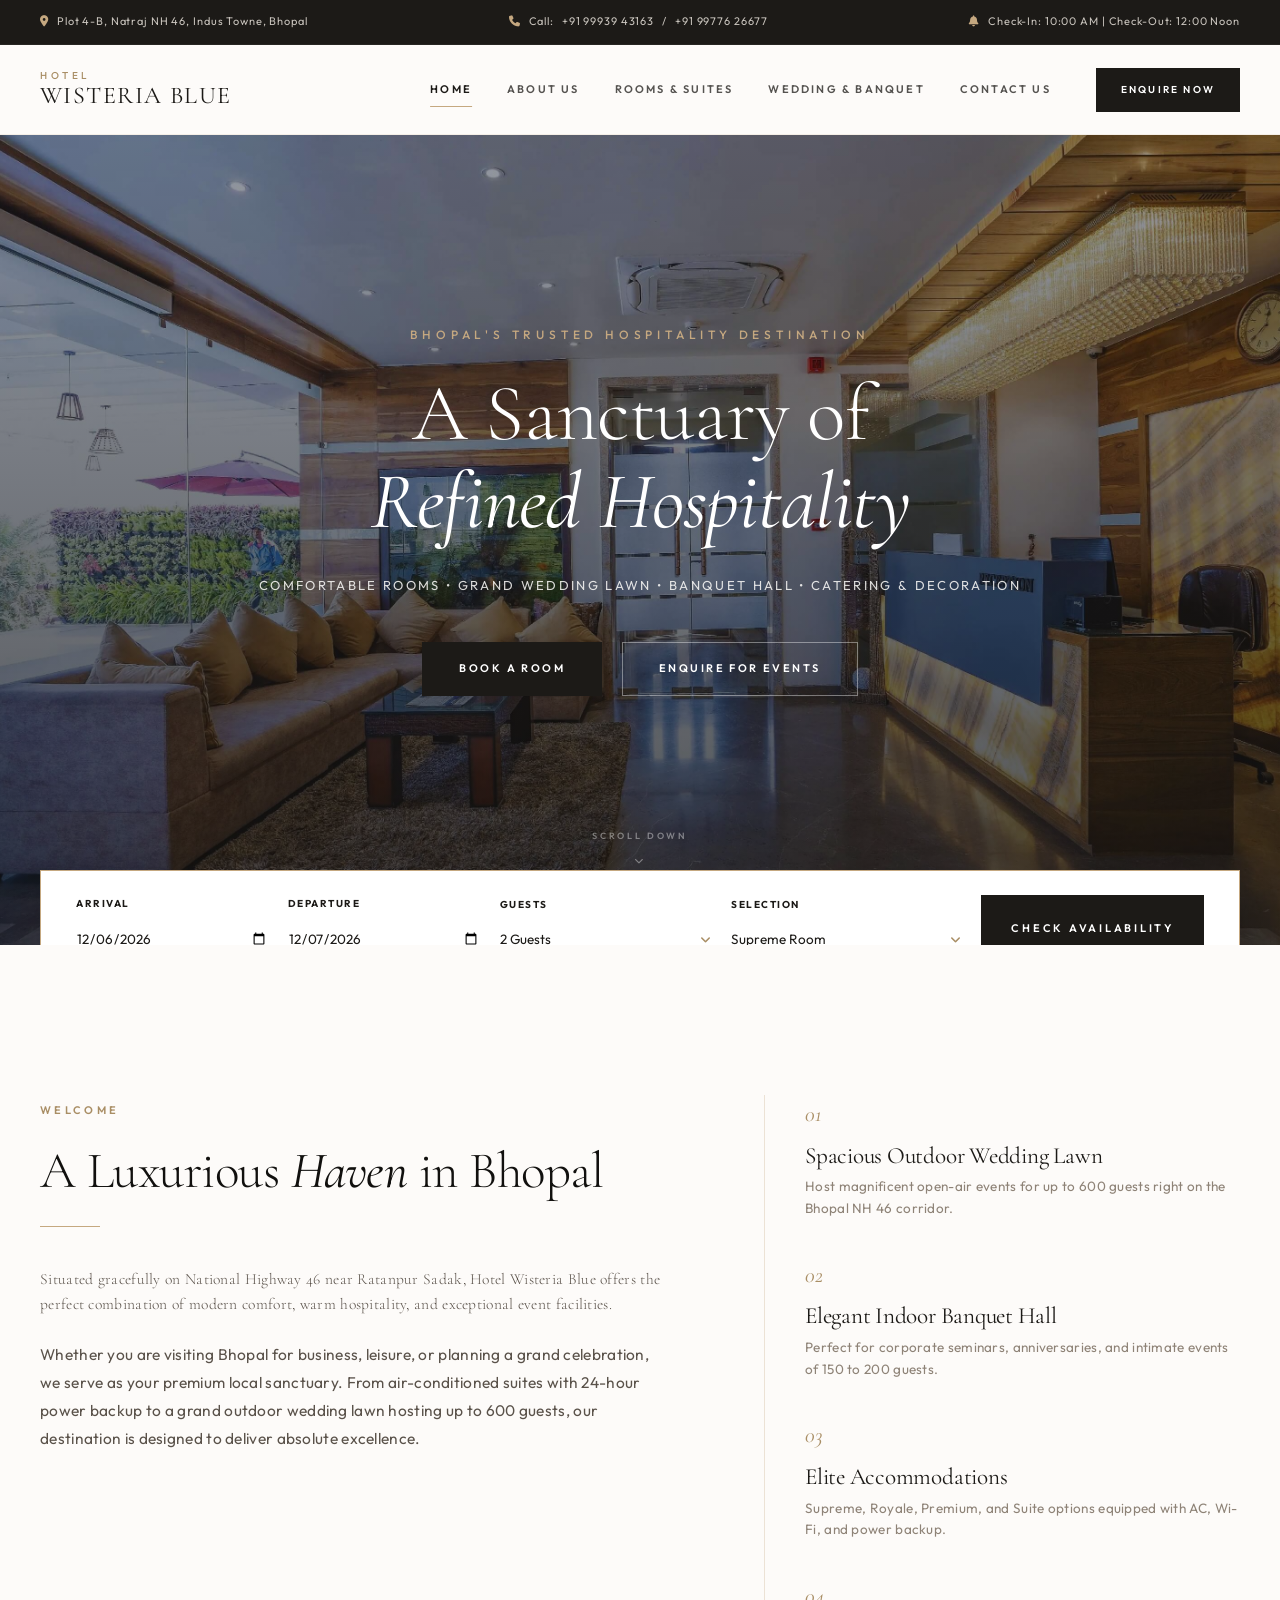
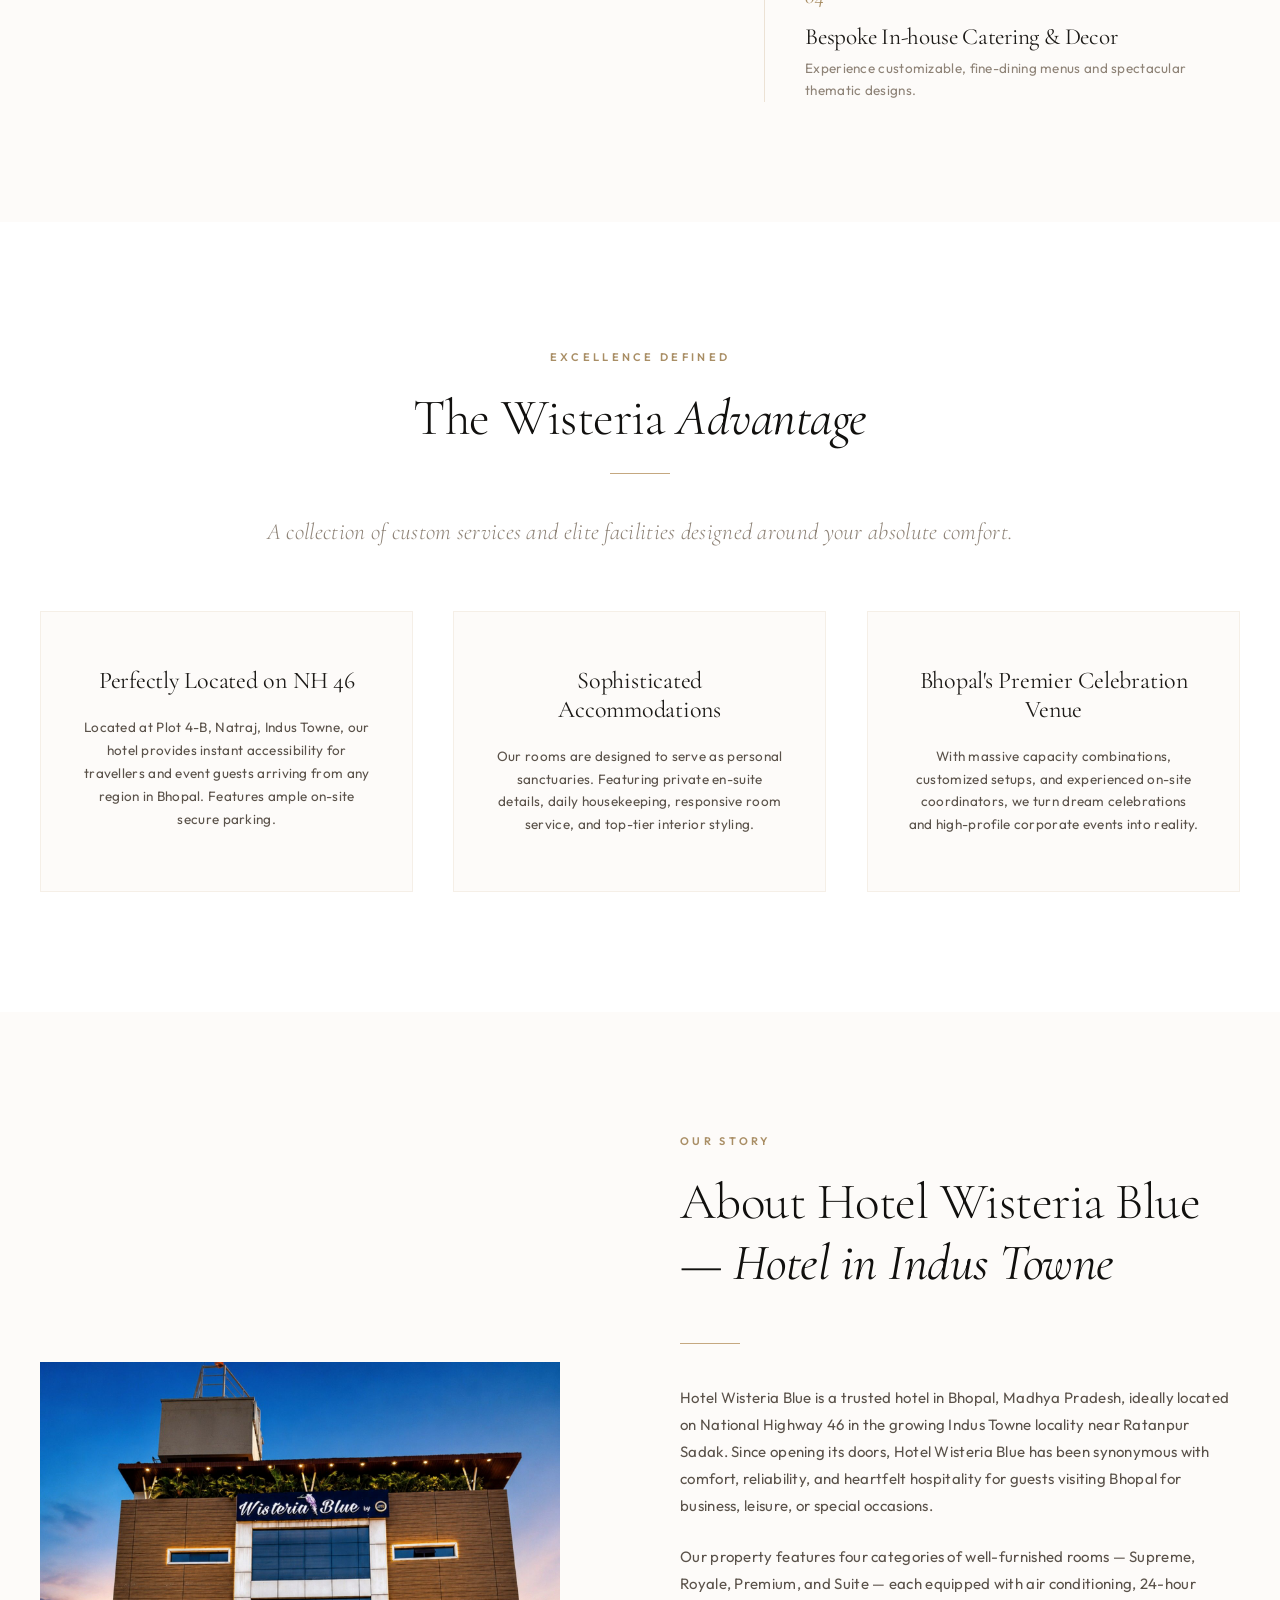
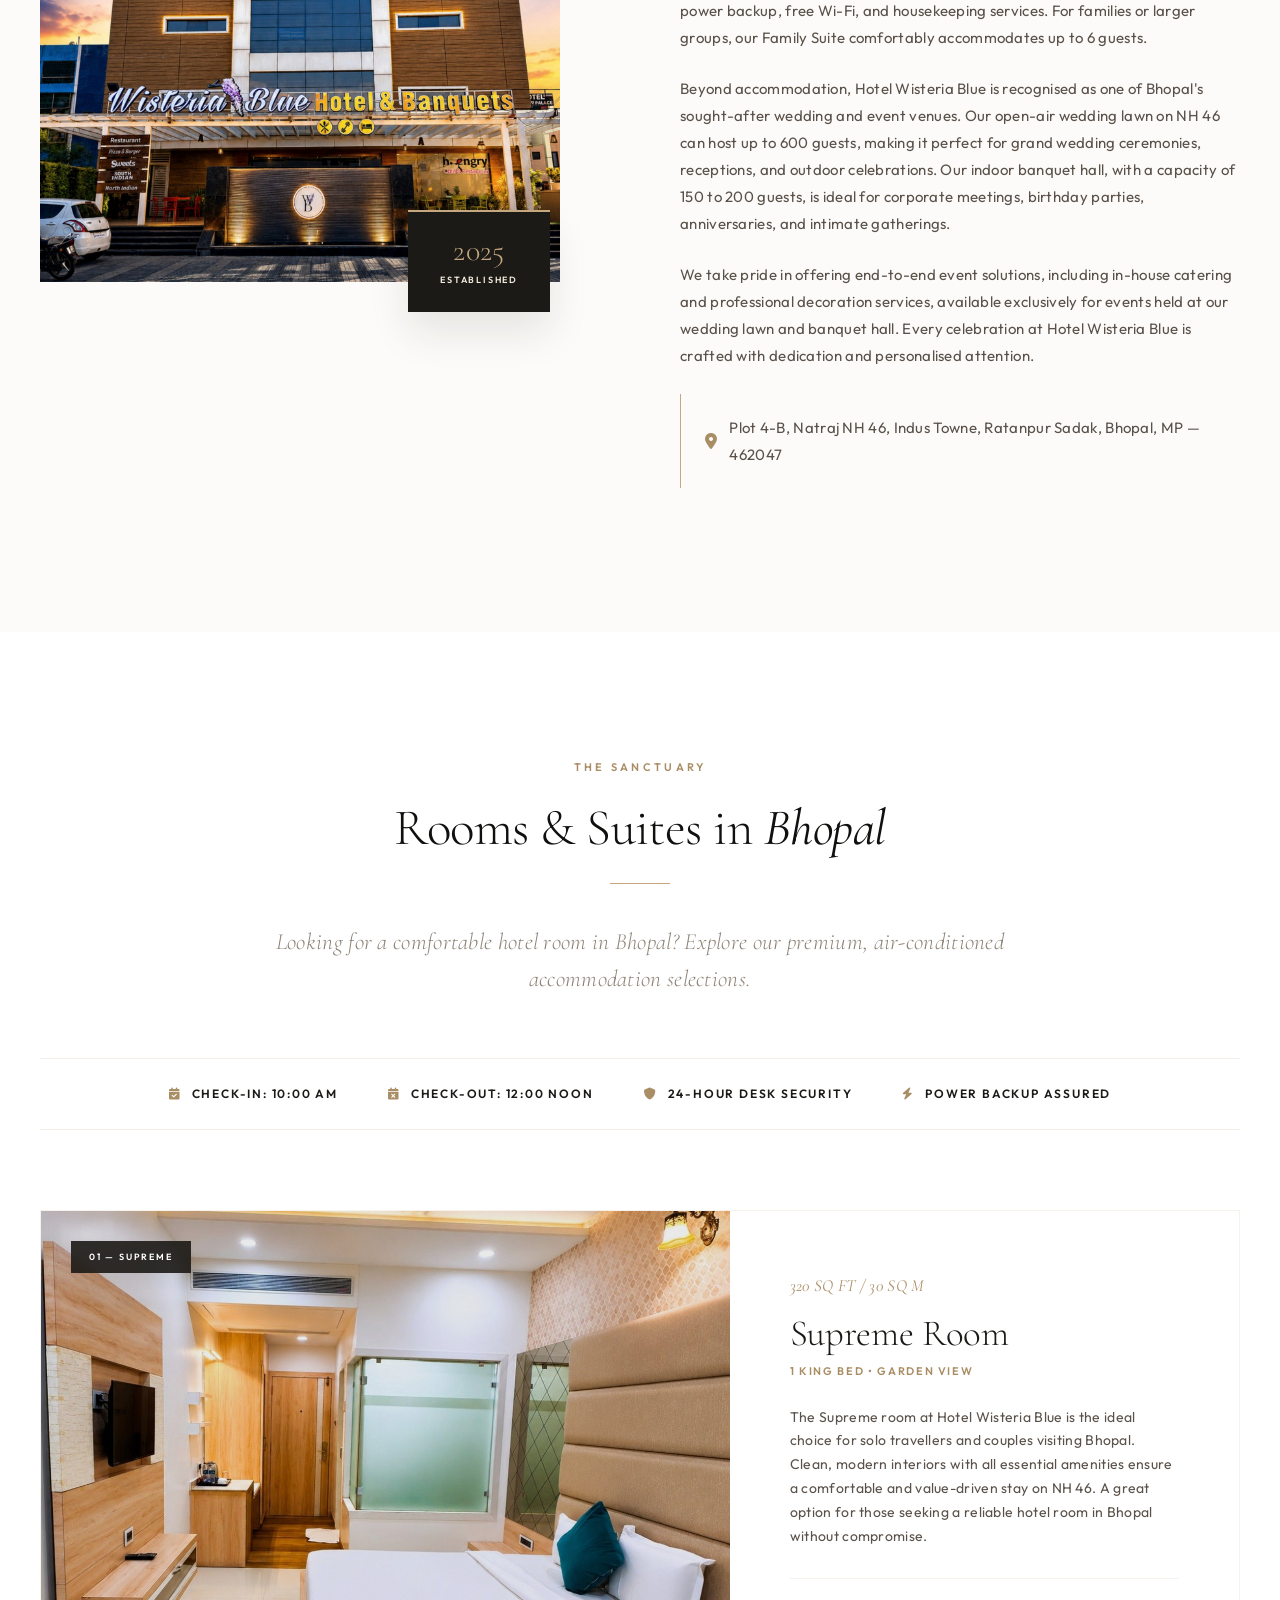
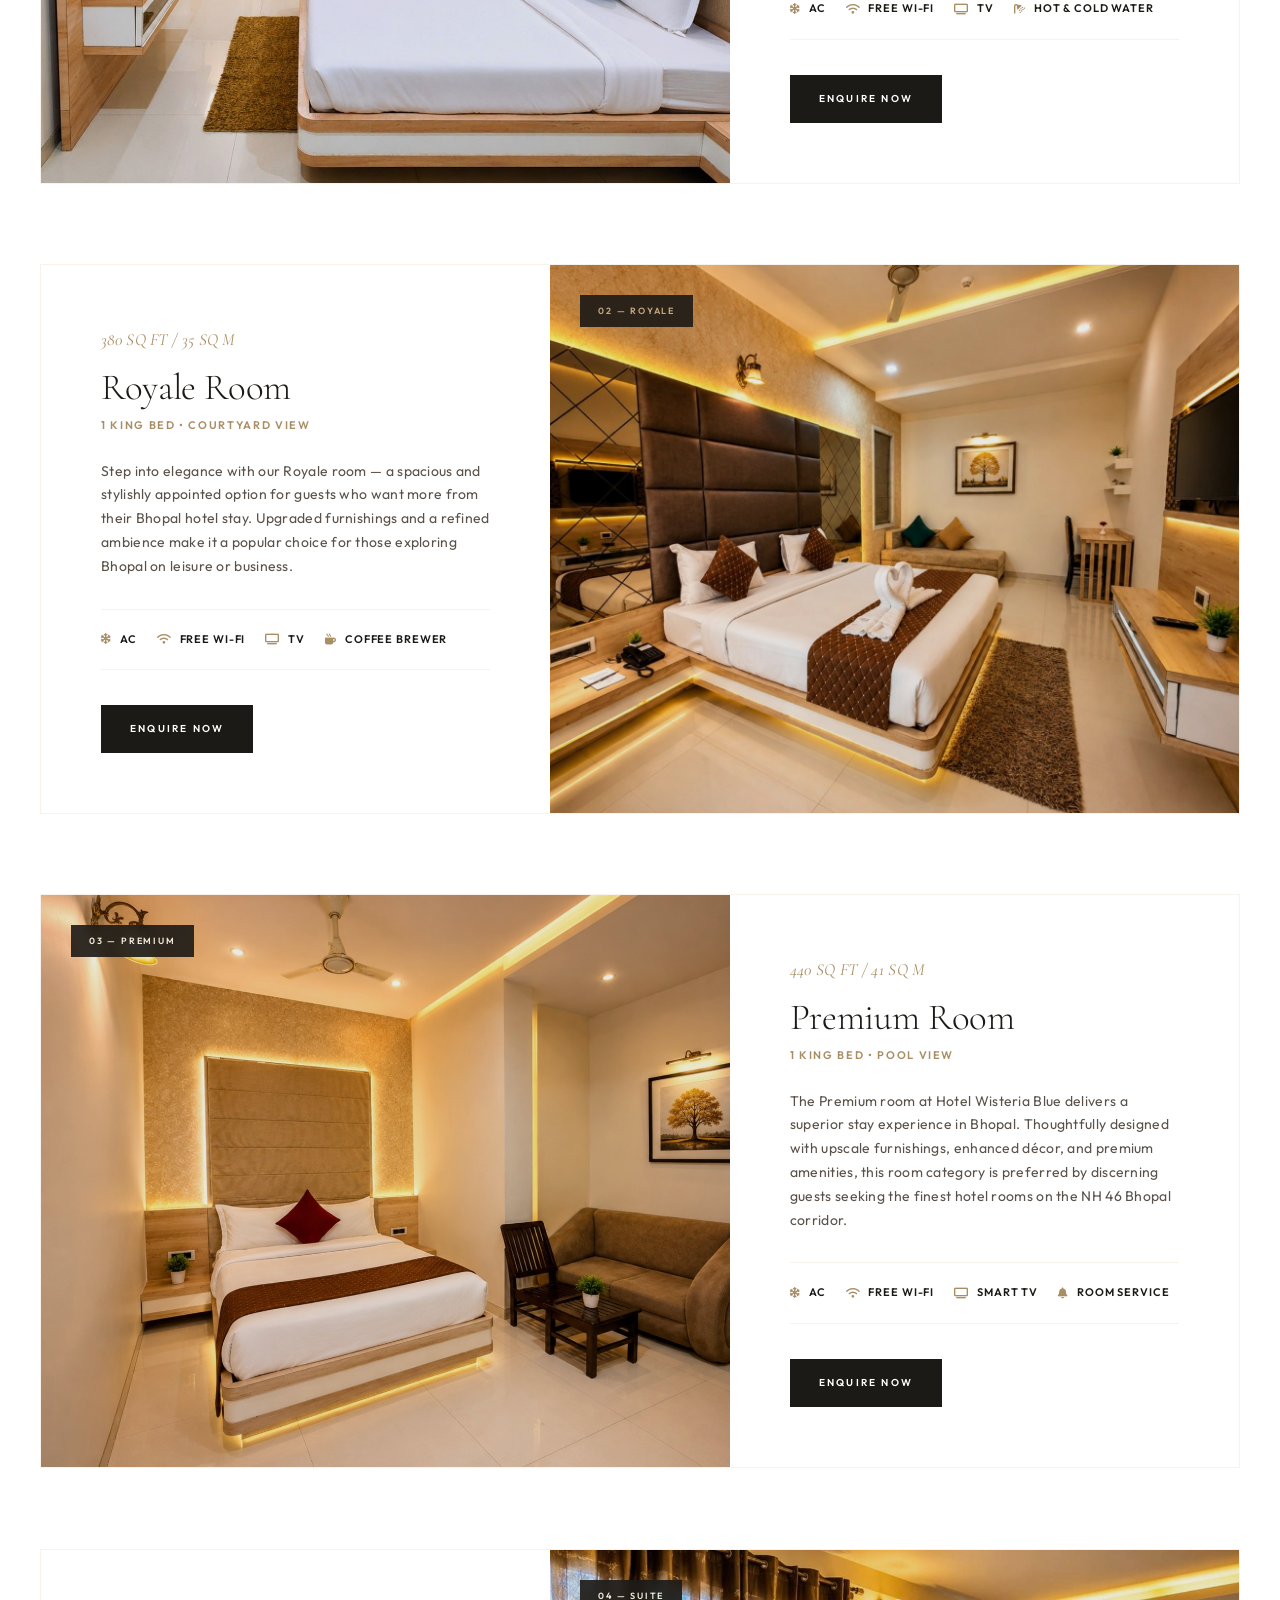
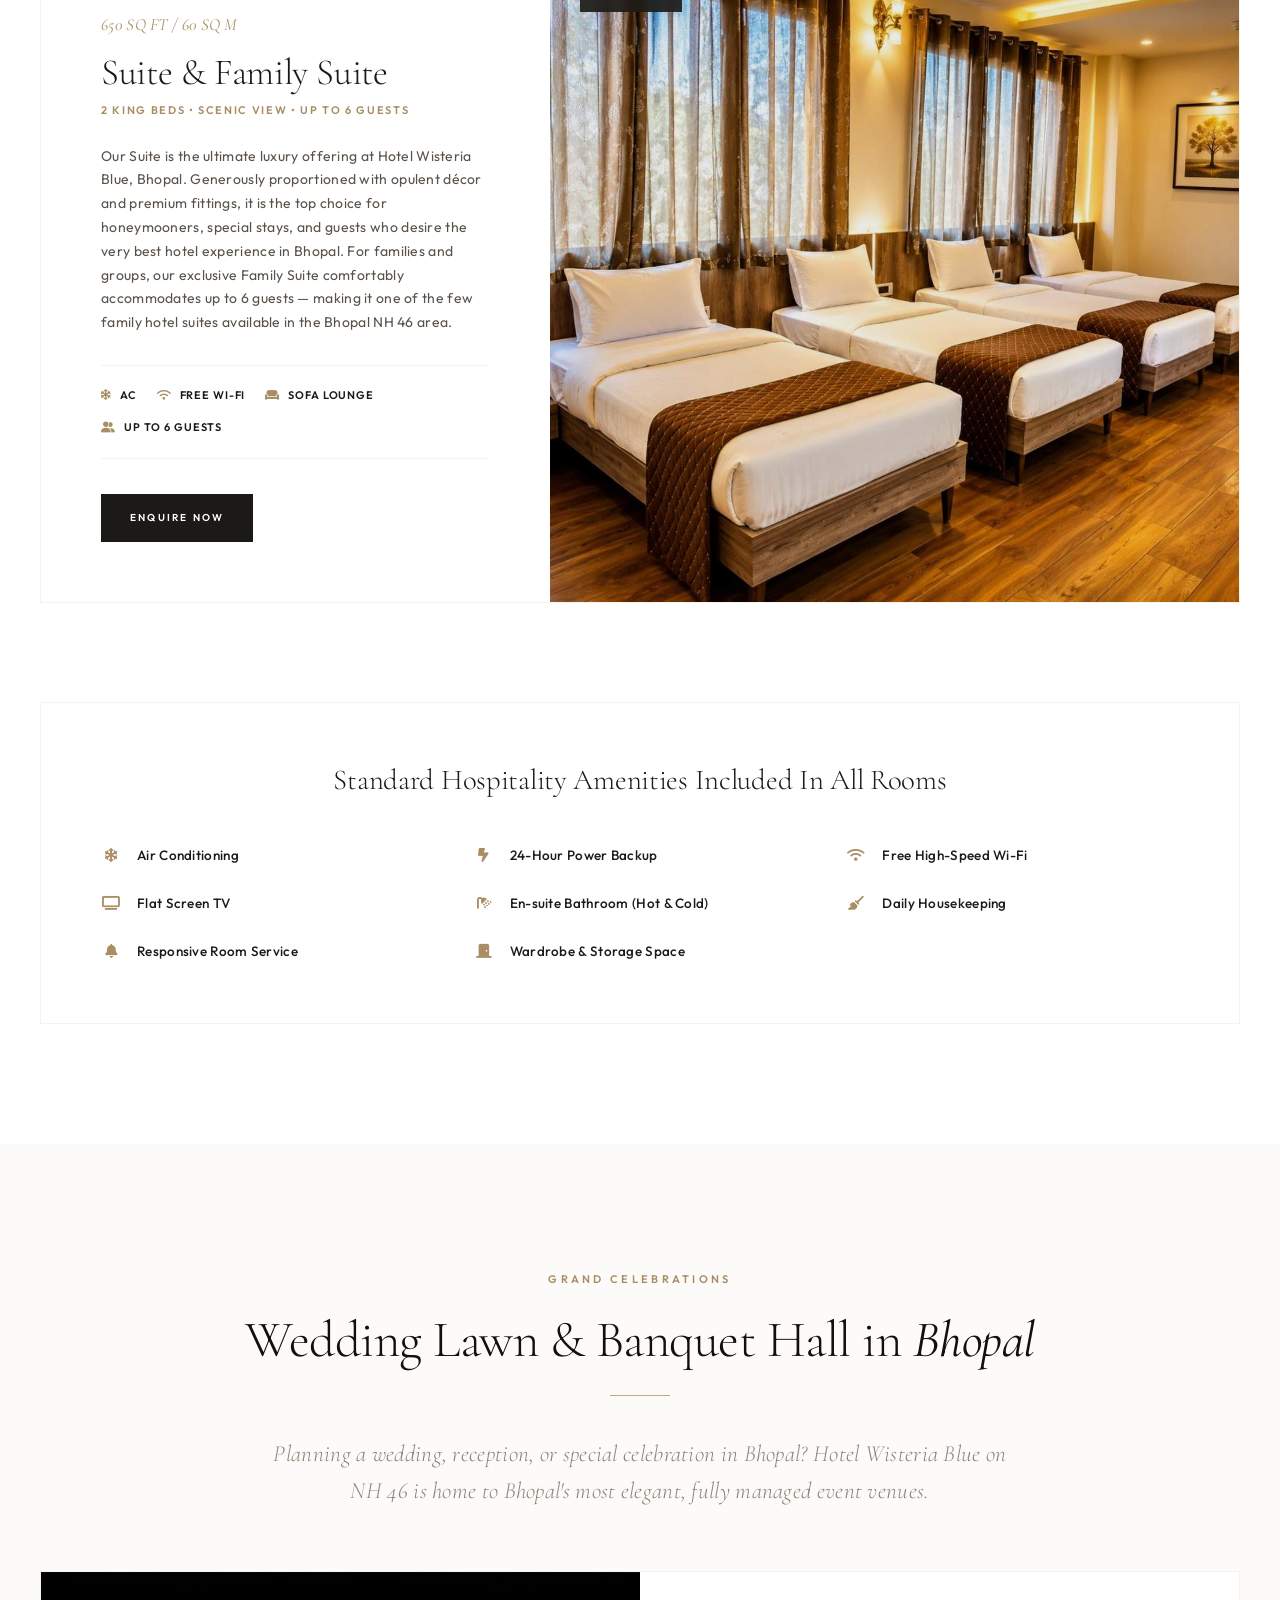
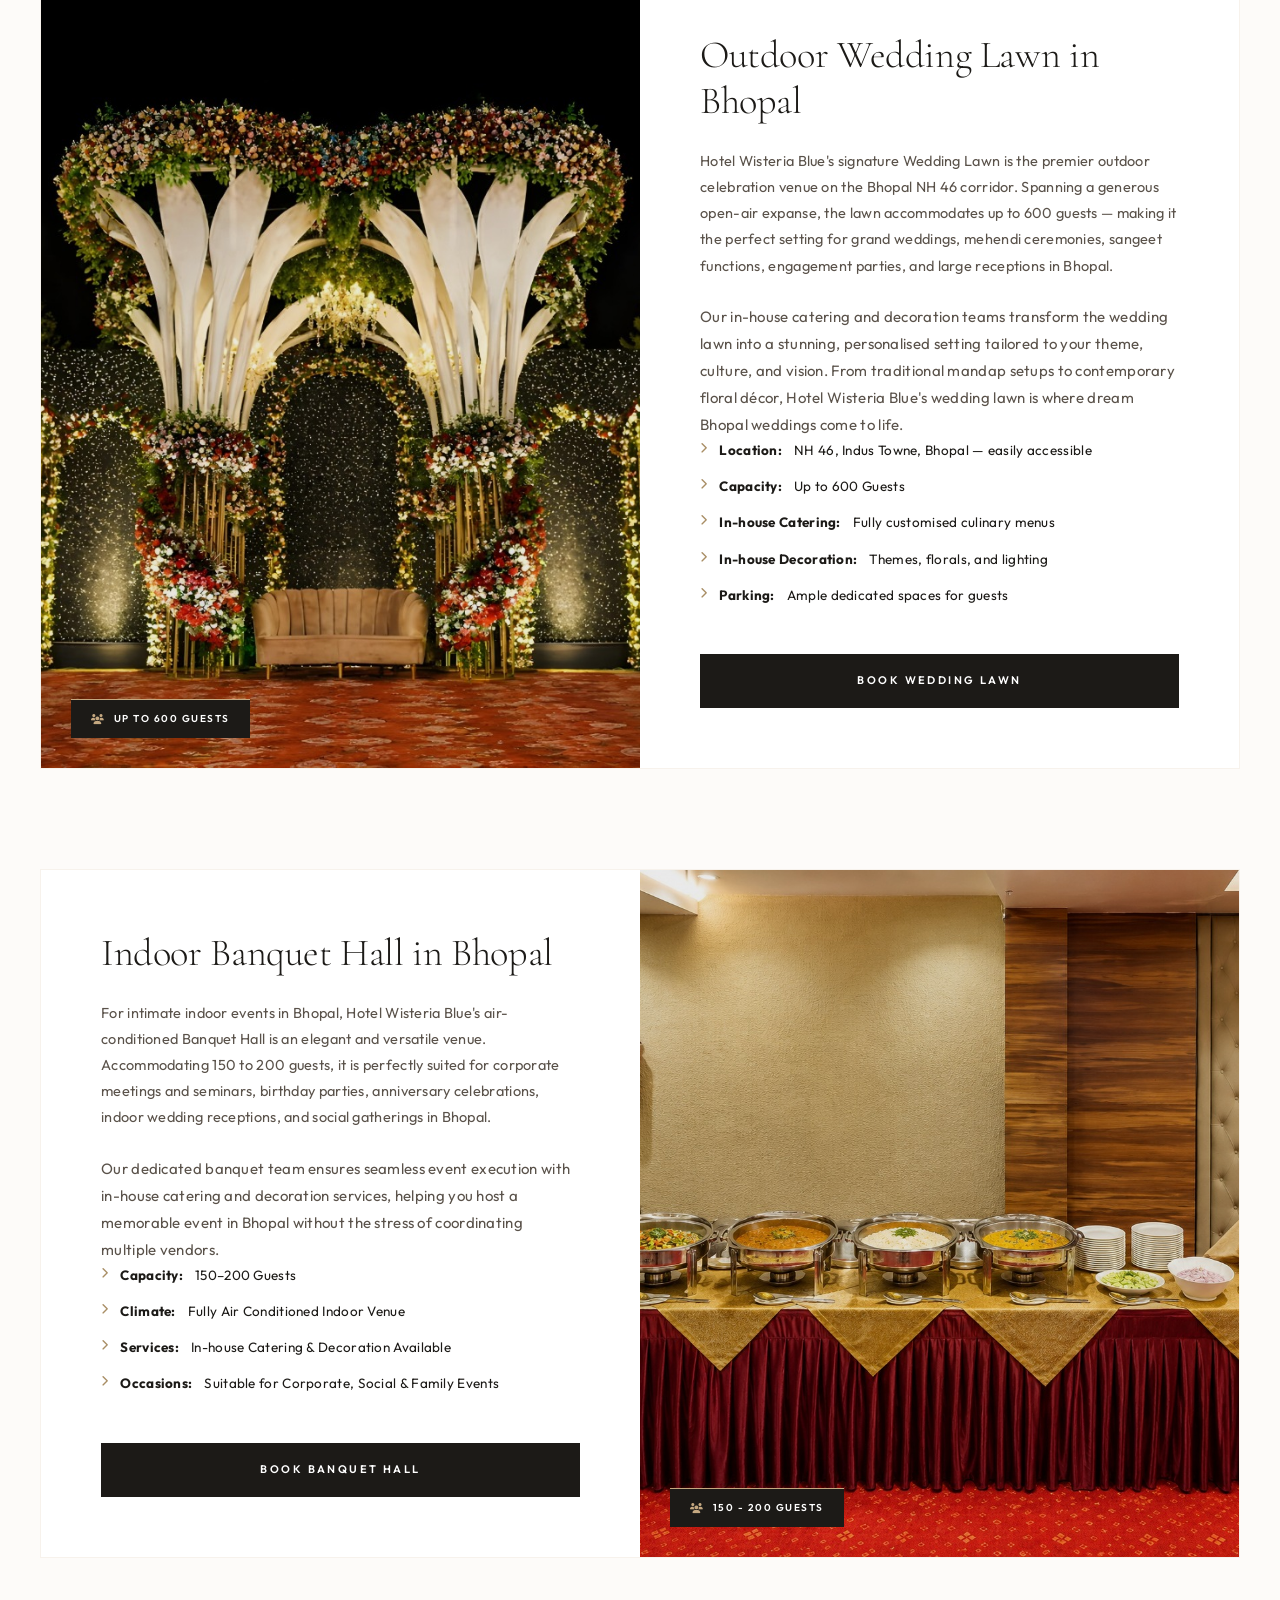
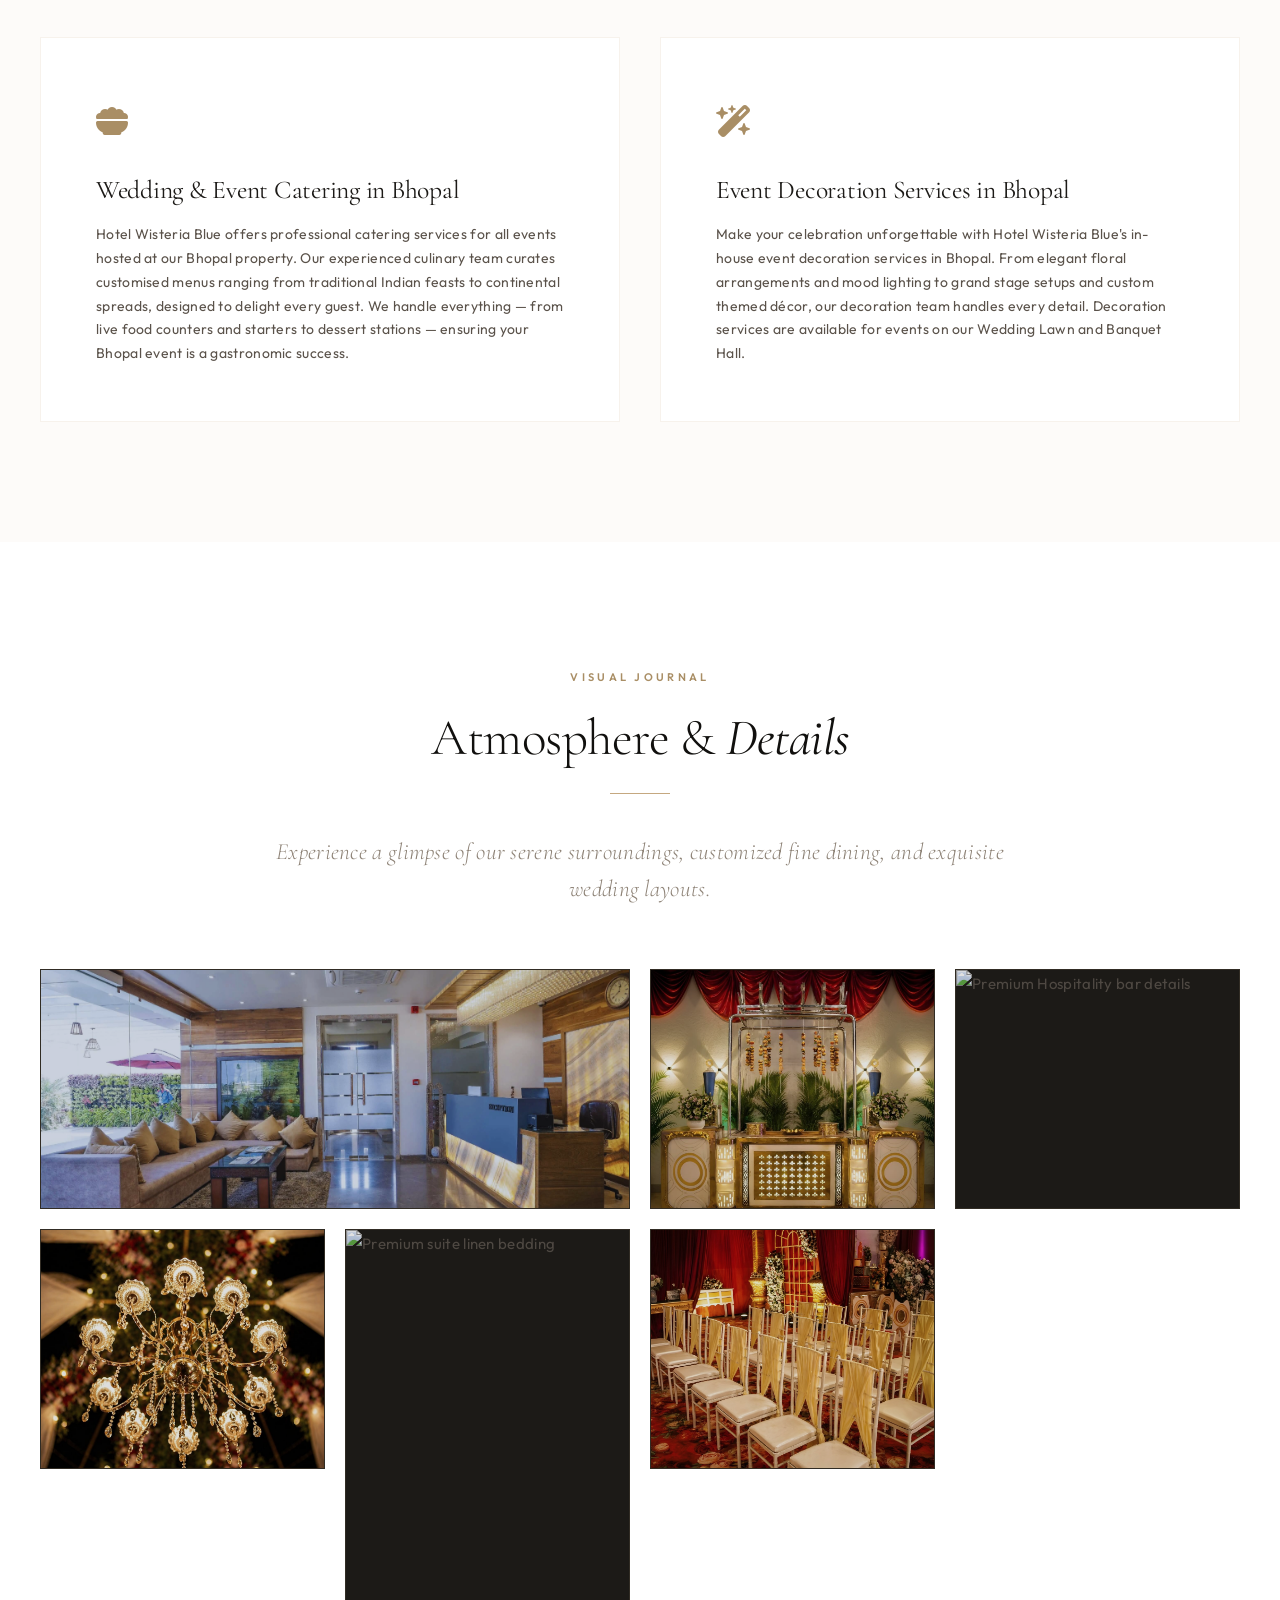
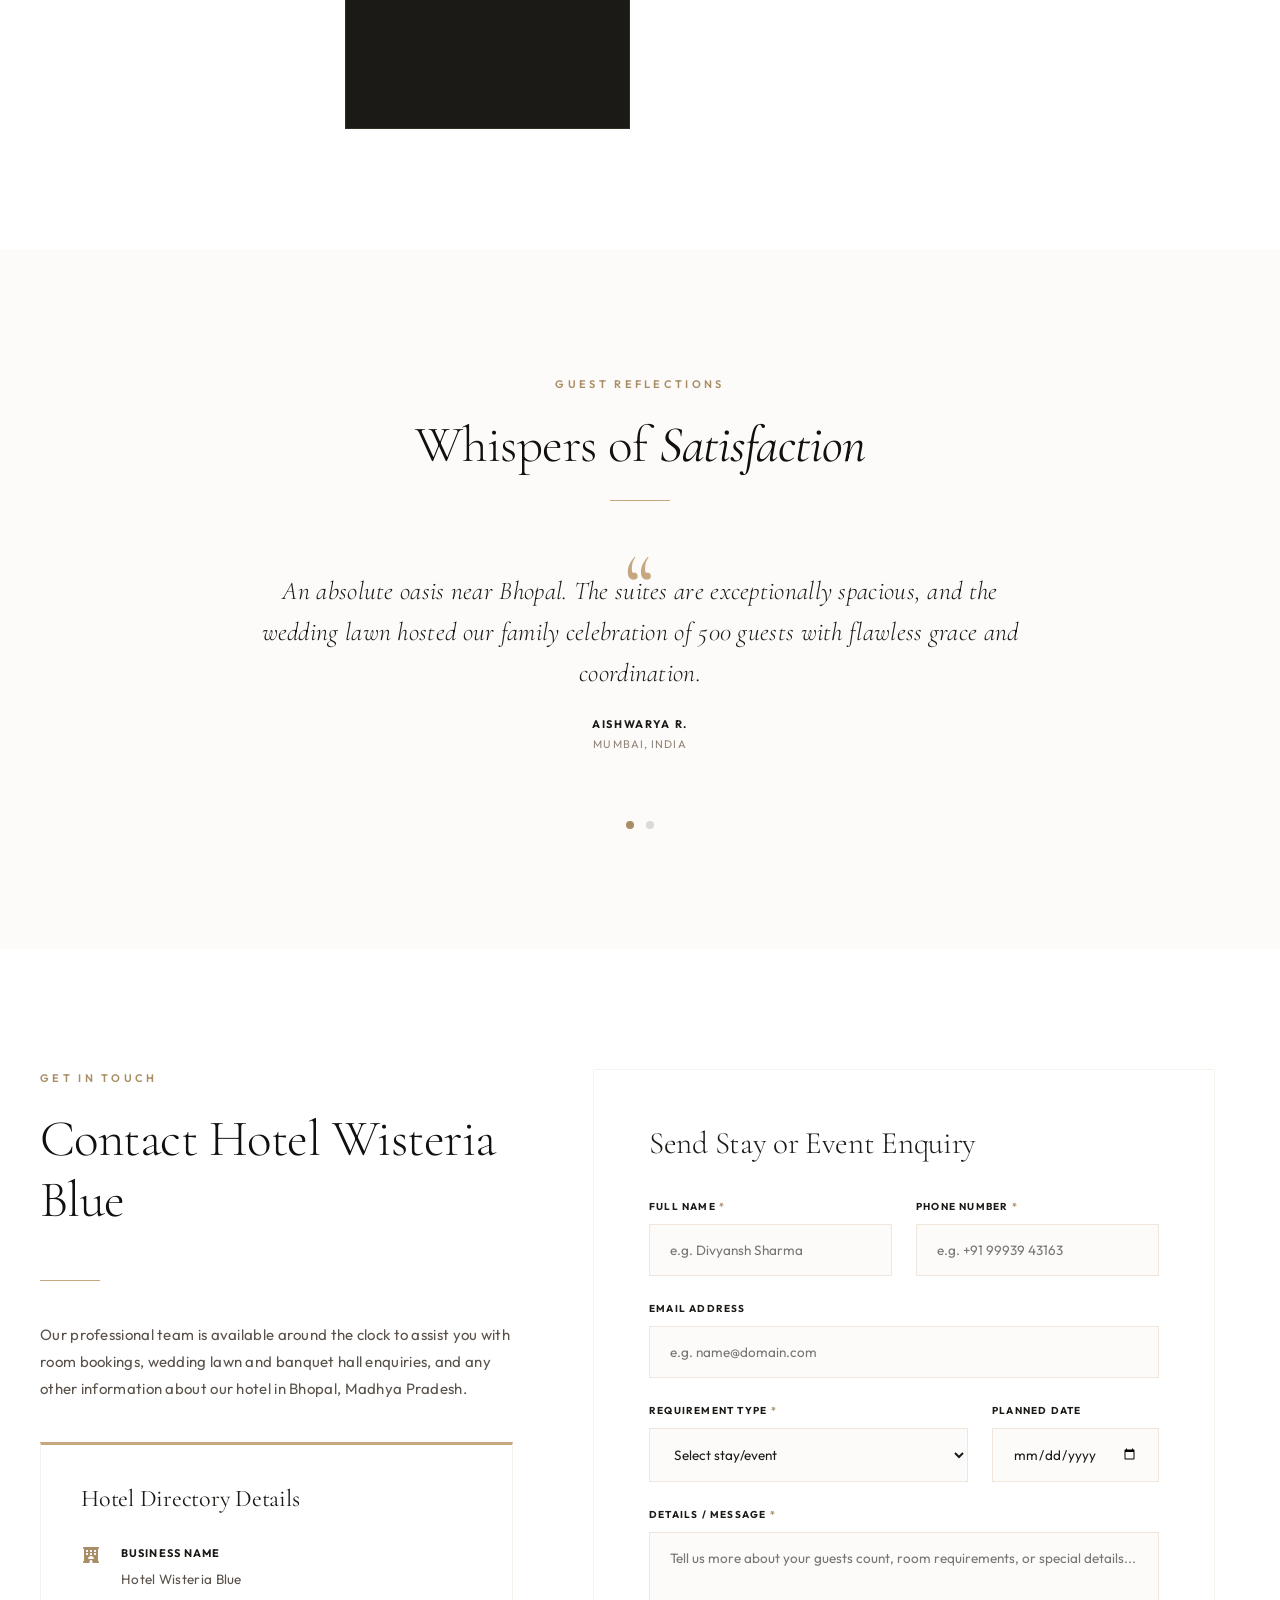
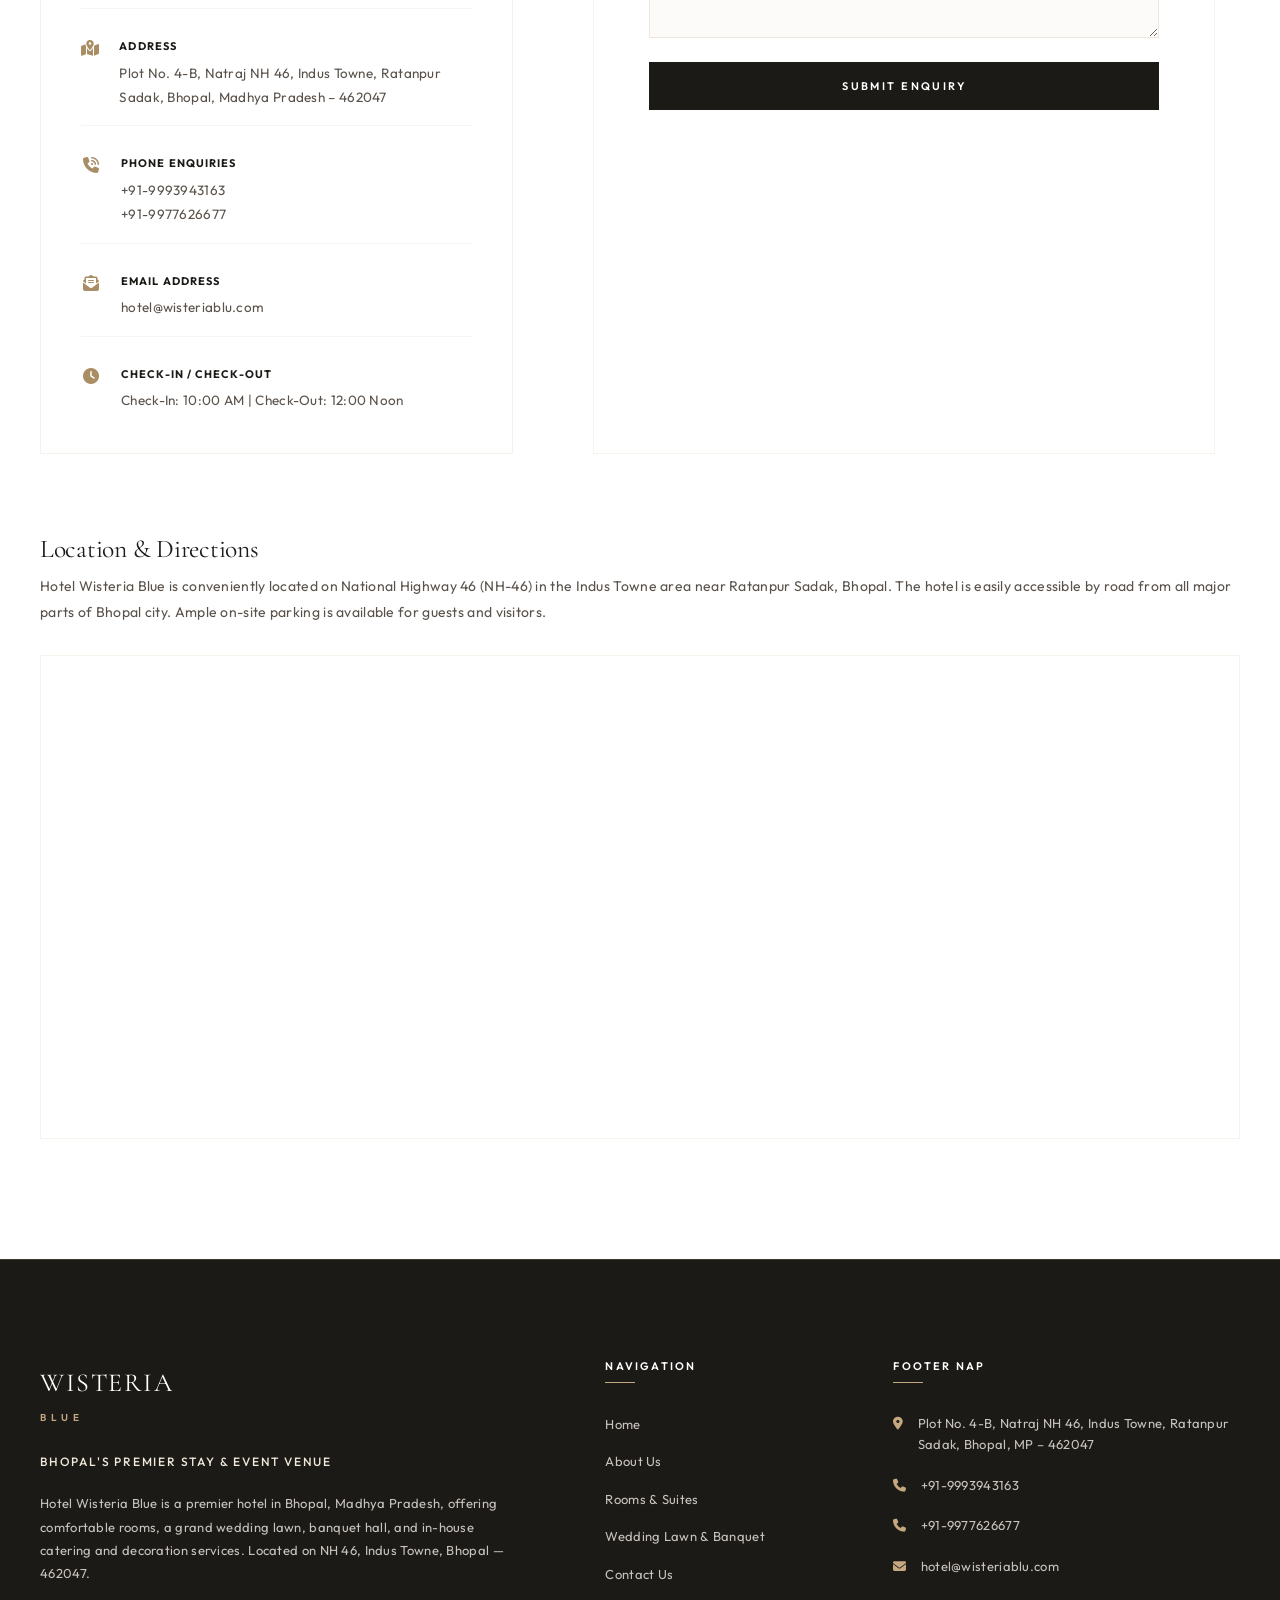
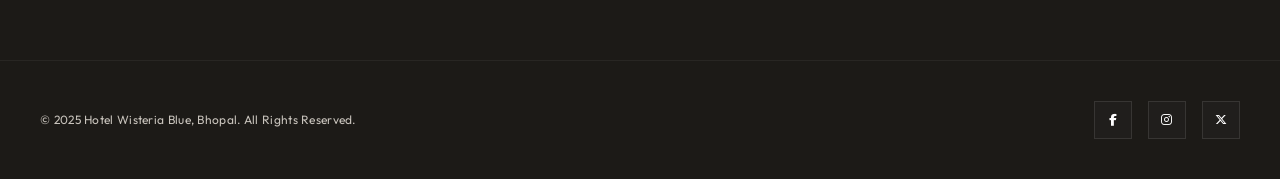
==== commit c1b6af4e: "second commit" ====
--- a/index.html
+++ b/index.html
@@ -170,7 +170,7 @@
     <main>
         <!-- Full-bleed Cinematic Hero Section with Parallax Hook -->
         <section id="home" class="hero">
-            <div class="hero-bg" id="hero-parallax-bg" style="background-image: url('https://images.unsplash.com/photo-1566073771259-6a8506099945?auto=format&fit=crop&w=1600&q=80');">
+            <div class="hero-bg" id="hero-parallax-bg" style="background-image: url('./assets/images/NewImages/Hotel\ Exterior.jpeg');">
                 <div class="hero-overlay"></div>
             </div>
             <div class="container hero-content">
@@ -311,7 +311,7 @@
                 <div class="about-images fade-up-element">
                     <div class="about-img-wrapper">
                         <!-- Immersive real resort photo instead of cartoon vector -->
-                        <img src="./assets/images/NewImages/20240606_110700549_iOS.jpg" alt="About Hotel Wisteria Blue Bhopal" class="main-about-img">
+                        <img src="./assets/images/NewImages/building.jpg.jpg" alt="About Hotel Wisteria Blue Bhopal" class="main-about-img">
                         <div class="experience-badge">
                             <span class="years">2025</span>
                             <span class="exp-text">ESTABLISHED</span>
@@ -363,7 +363,7 @@
                     <!-- Room 1 - Supreme -->
                     <div class="room-card fade-up-element">
                         <div class="room-img-container">
-                            <img src="https://images.unsplash.com/photo-1590490360182-c33d57733427?auto=format&fit=crop&w=1000&q=80" alt="Supreme room in Hotel Wisteria Blue Bhopal" class="room-img">
+                            <img src="./assets/images/NewImages/SupremeRoom.jpg.jpeg" alt="Supreme room in Hotel Wisteria Blue Bhopal" class="room-img">
                             <span class="room-badge">01 — SUPREME</span>
                         </div>
                         <div class="room-details">
@@ -386,7 +386,7 @@
                     <!-- Room 2 - Royale -->
                     <div class="room-card fade-up-element">
                         <div class="room-img-container">
-                            <img src="./assets/images//NewImages/20260205_070624947_iOS.jpg" alt="Royale room Hotel Wisteria Blue Bhopal NH 46" class="room-img">
+                            <img src="./assets/images//NewImages/Royale Room.jpg.jpeg" alt="Royale room Hotel Wisteria Blue Bhopal NH 46" class="room-img">
                             <span class="room-badge-gold">02 — ROYALE</span>
                         </div>
                         <div class="room-details">
@@ -409,7 +409,7 @@
                     <!-- Room 3 - Premium -->
                     <div class="room-card fade-up-element">
                         <div class="room-img-container">
-                            <img src="./assets/images//NewImages/20260205_071226719_iOS.jpg" class="room-img">
+                            <img src="./assets/images//NewImages/PremiumRoom.jpg.jpeg" class="room-img">
                             <span class="room-badge-luxury">03 — PREMIUM</span>
                         </div>
                         <div class="room-details">
@@ -432,7 +432,7 @@
                     <!-- Room 4 - Suite & Family Suite -->
                     <div class="room-card fade-up-element">
                         <div class="room-img-container">
-                            <img src="./assets/images//NewImages/20260205_072013096_iOS (1).jpg" alt="Best hotel suite Bhopal" class="room-img">
+                            <img src="./assets/images//NewImages/Rooms four Bad .jpg.jpeg" alt="Best hotel suite Bhopal" class="room-img">
                             <span class="room-badge-suite">04 — SUITE</span>
                         </div>
                         <div class="room-details">
@@ -484,7 +484,7 @@
                     <!-- Wedding Lawn Details -->
                     <div class="event-card fade-up-element">
                         <div class="event-img-wrapper">
-                            <img src="https://images.unsplash.com/photo-1519741497674-611481863552?auto=format&fit=crop&w=1000&q=80" alt="Outdoor wedding venue Bhopal 600 guests" class="event-img">
+                            <img src="./assets/images/NewImages/Outdoor Wedding Lawn.jpeg" alt="Outdoor wedding venue Bhopal 600 guests" class="event-img">
                             <div class="capacity-tag"><i class="fa-solid fa-users"></i> Up to 600 Guests</div>
                         </div>
                         <div class="event-details">
@@ -505,7 +505,7 @@
                     <!-- Banquet Hall Details -->
                     <div class="event-card fade-up-element">
                         <div class="event-img-wrapper">
-                            <img src="https://images.unsplash.com/photo-1519167758481-83f550bb49b3?auto=format&fit=crop&w=1000&q=80" alt="Banquet hall 150-200 guests Bhopal" class="event-img">
+                            <img src="./assets/images/NewImages/Indoor Banquet Hall.jpeg" alt="Banquet hall 150-200 guests Bhopal" class="event-img">
                             <div class="capacity-tag"><i class="fa-solid fa-users"></i> 150 - 200 Guests</div>
                         </div>
                         <div class="event-details">
@@ -554,11 +554,11 @@
                 
                 <div class="gallery-grid fade-up-element">
                     <div class="gallery-item item-wide">
-                        <img src="https://images.unsplash.com/photo-1566073771259-6a8506099945?auto=format&fit=crop&w=800&q=80" alt="Hotel Exterior facade dusk" class="gallery-img">
+                        <img src="./assets/images/NewImages/Hotel Exterior.jpeg" alt="Hotel Exterior facade dusk" class="gallery-img">
                         <div class="gallery-overlay-text">Hotel Exterior</div>
                     </div>
                     <div class="gallery-item">
-                        <img src="https://images.unsplash.com/photo-1544025162-d76694265947?auto=format&fit=crop&w=500&q=80" alt="Exquisite Fine Dining Catering" class="gallery-img">
+                        <img src="./assets/images/NewImages/Bespoke Catering.jpeg" alt="Exquisite Fine Dining Catering" class="gallery-img">
                         <div class="gallery-overlay-text">Bespoke Catering</div>
                     </div>
                     <div class="gallery-item">
@@ -566,7 +566,7 @@
                         <div class="gallery-overlay-text">Elite Hospitality</div>
                     </div>
                     <div class="gallery-item">
-                        <img src="https://images.unsplash.com/photo-1519741497674-611481863552?auto=format&fit=crop&w=500&q=80" alt="Beautiful outdoor wedding design" class="gallery-img">
+                        <img src="./assets/images/NewImages/Wedding Decor.jpeg" alt="Beautiful outdoor wedding design" class="gallery-img">
                         <div class="gallery-overlay-text">Wedding Decor</div>
                     </div>
                     <div class="gallery-item item-tall">
@@ -574,7 +574,7 @@
                         <div class="gallery-overlay-text">Luxury Linen</div>
                     </div>
                     <div class="gallery-item">
-                        <img src="https://images.unsplash.com/photo-1519167758481-83f550bb49b3?auto=format&fit=crop&w=500&q=80" alt="Grand banquet celebration setup" class="gallery-img">
+                        <img src="./assets/images/NewImages/Imperial Banquet.jpeg" alt="Grand banquet celebration setup" class="gallery-img">
                         <div class="gallery-overlay-text">Imperial Banquet</div>
                     </div>
                 </div>
--- a/style.css
+++ b/style.css
@@ -998,6 +998,7 @@
     overflow: hidden;
     height: 100%;
     min-height: 480px;
+    
 }
 
 .event-img {
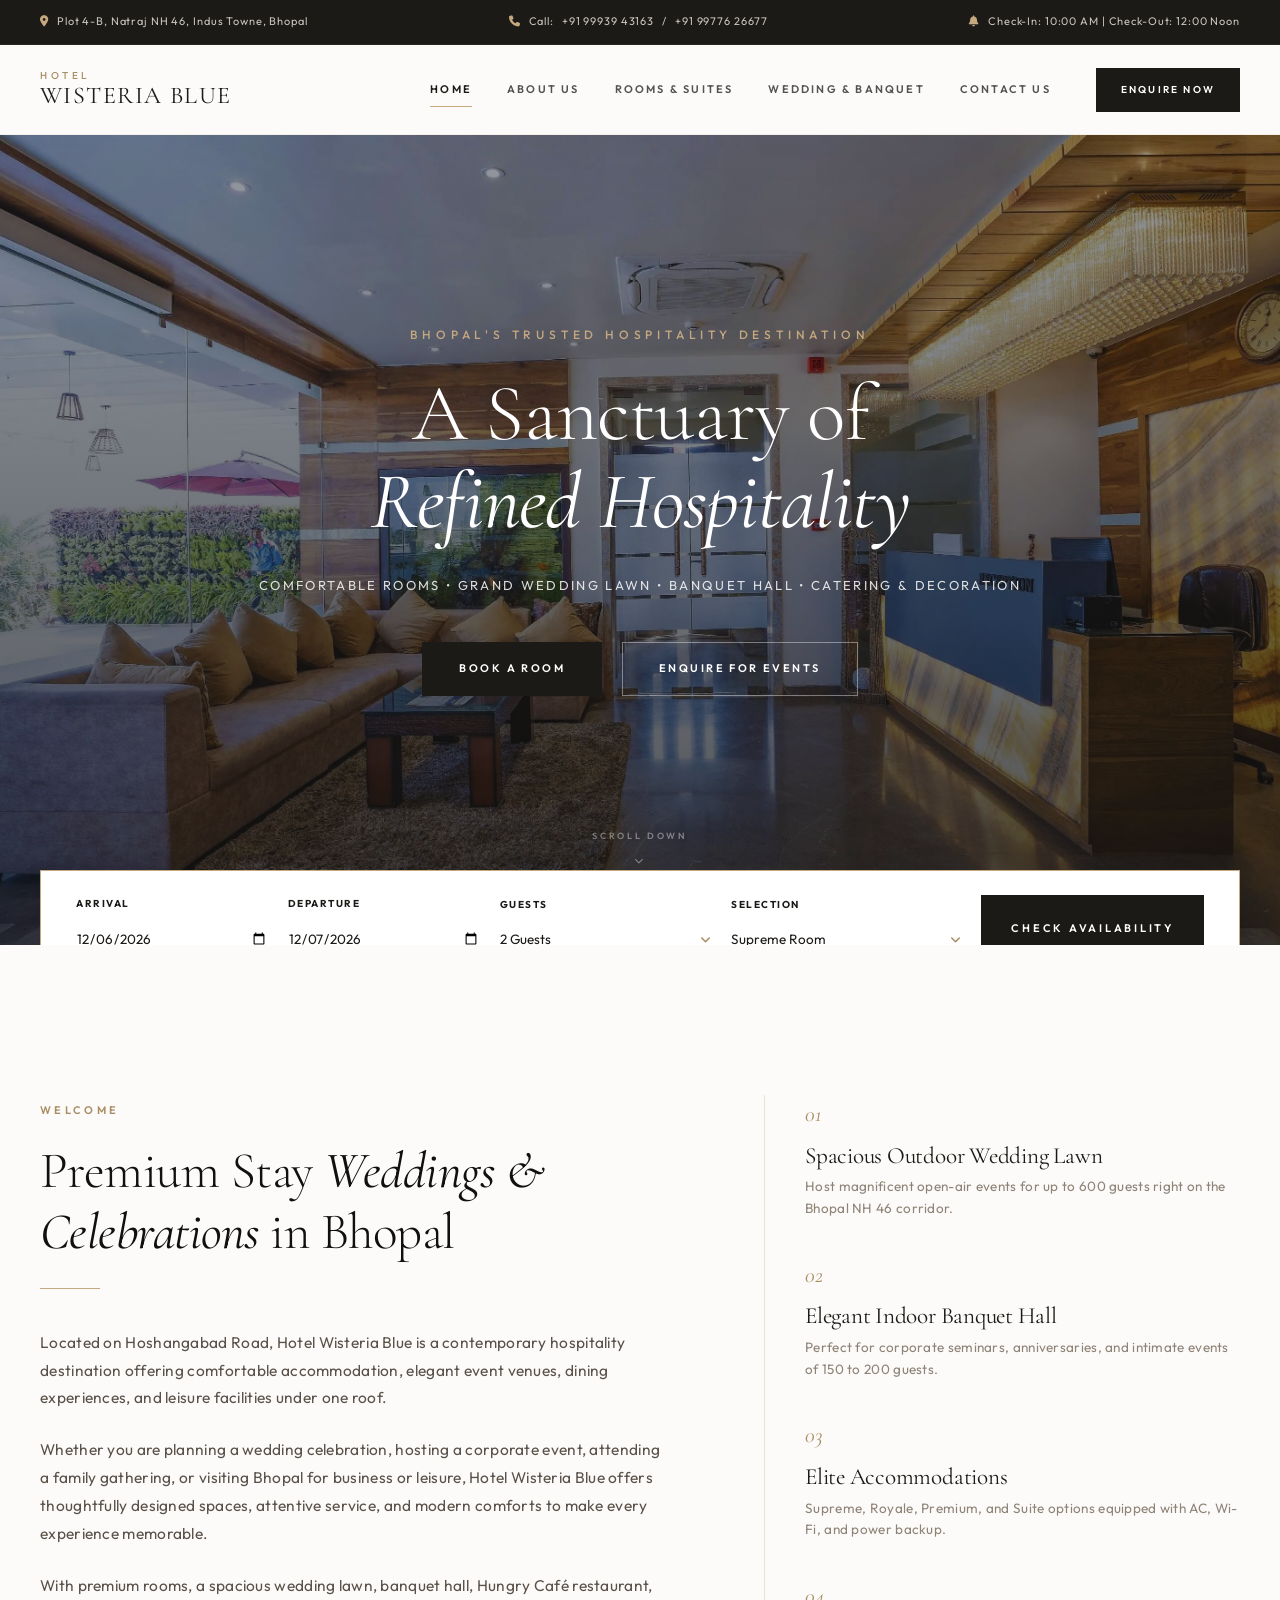
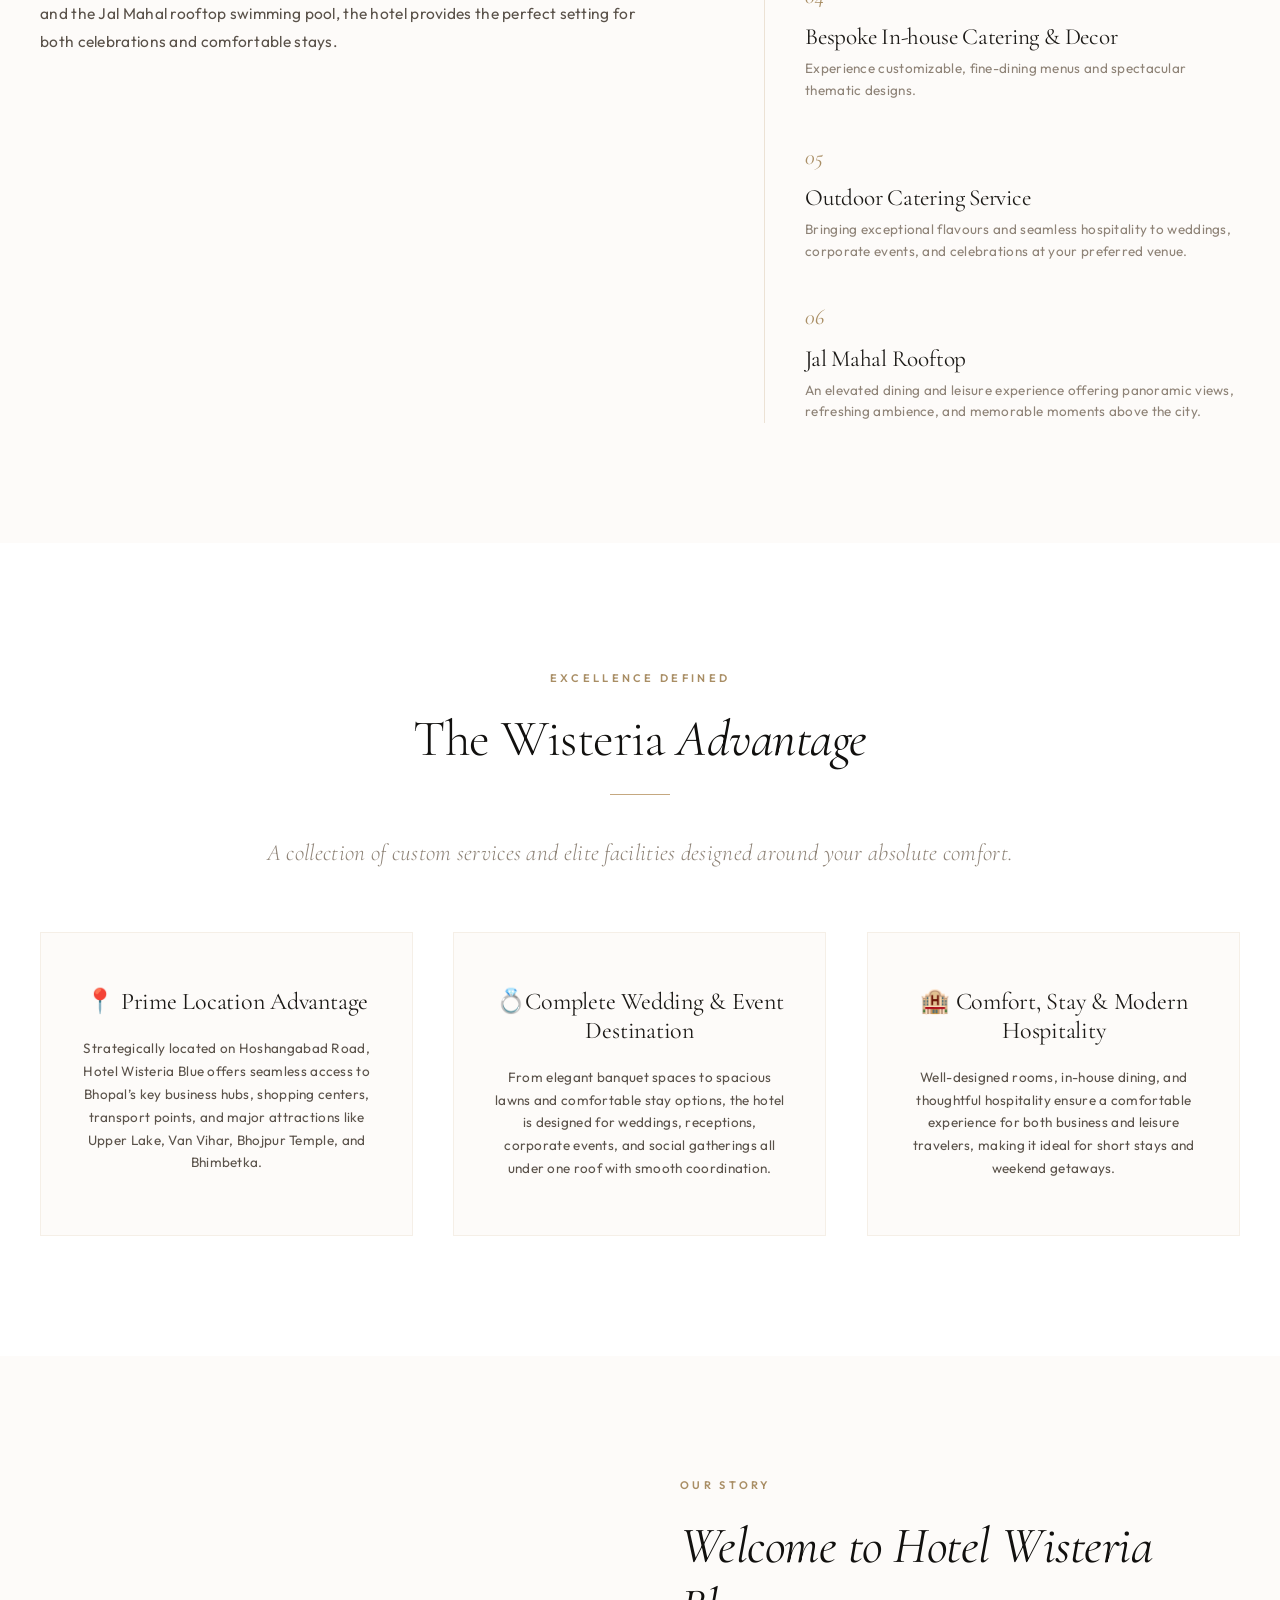
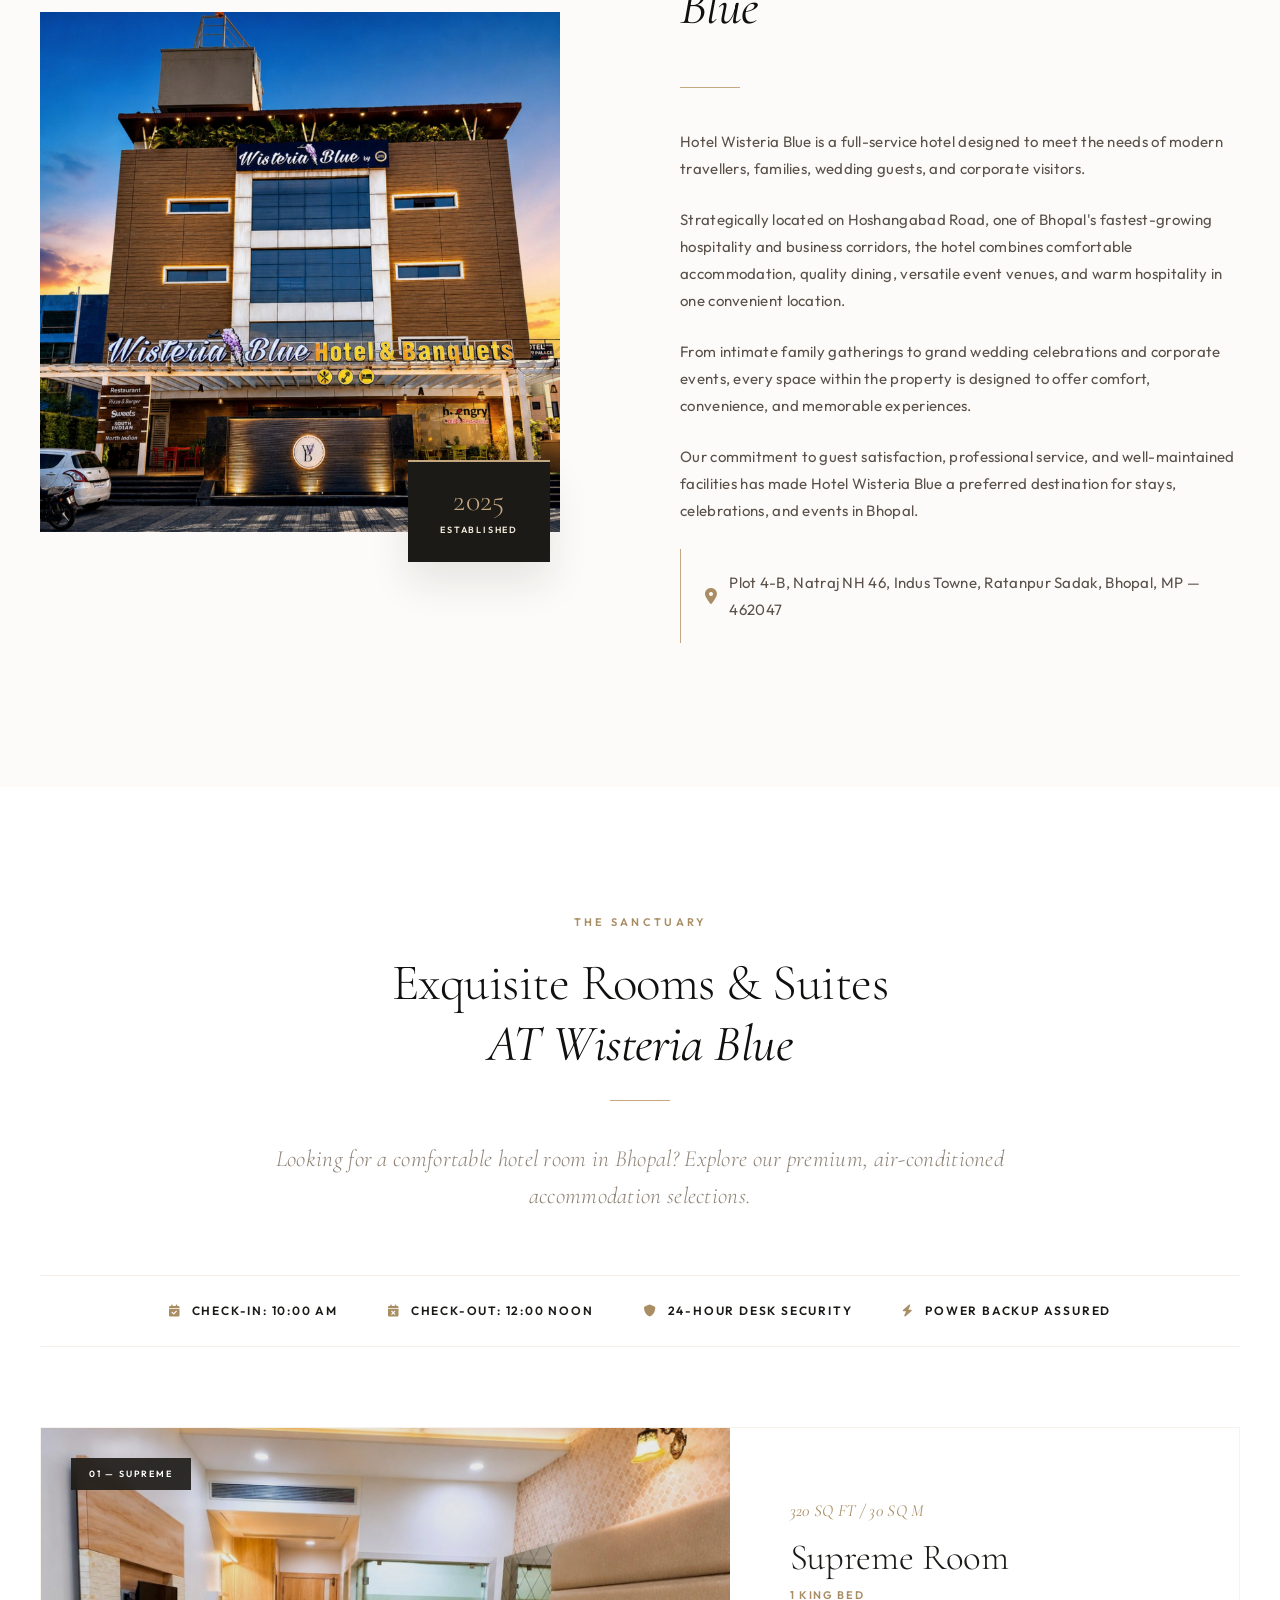
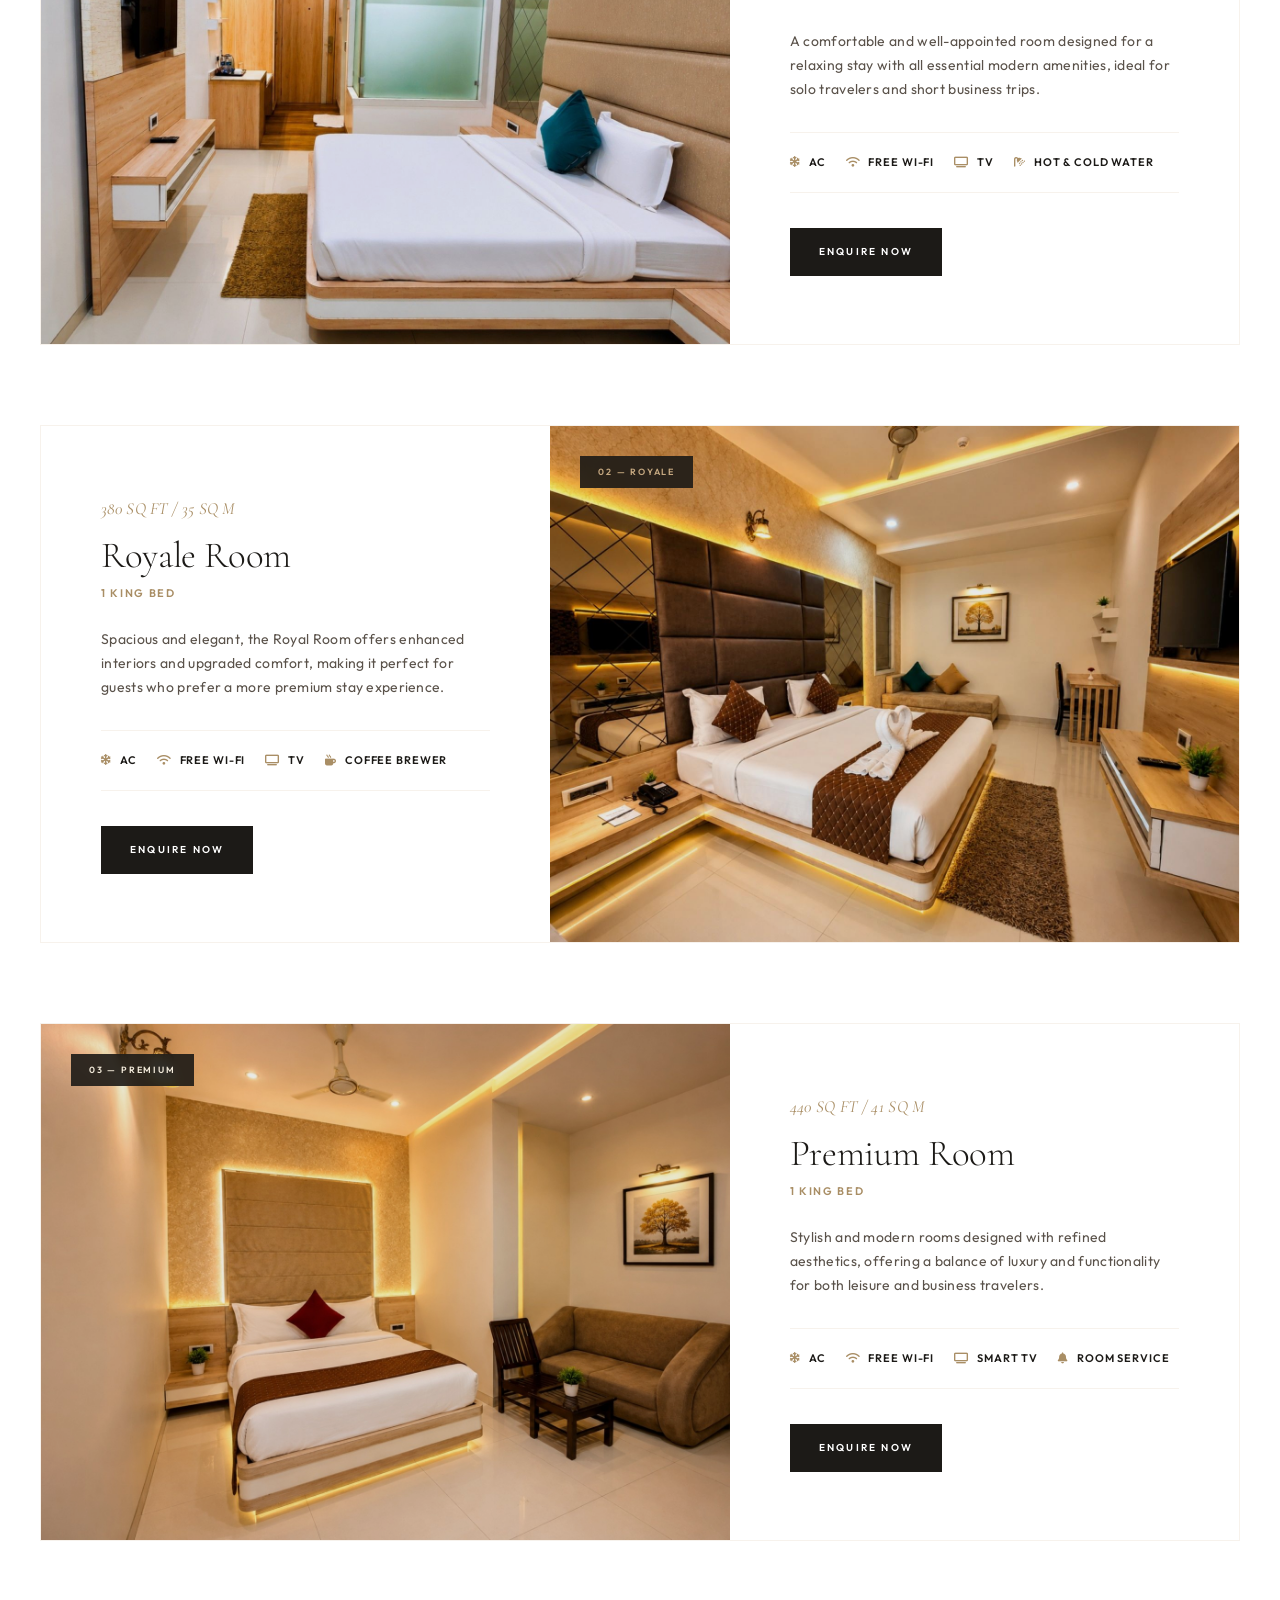
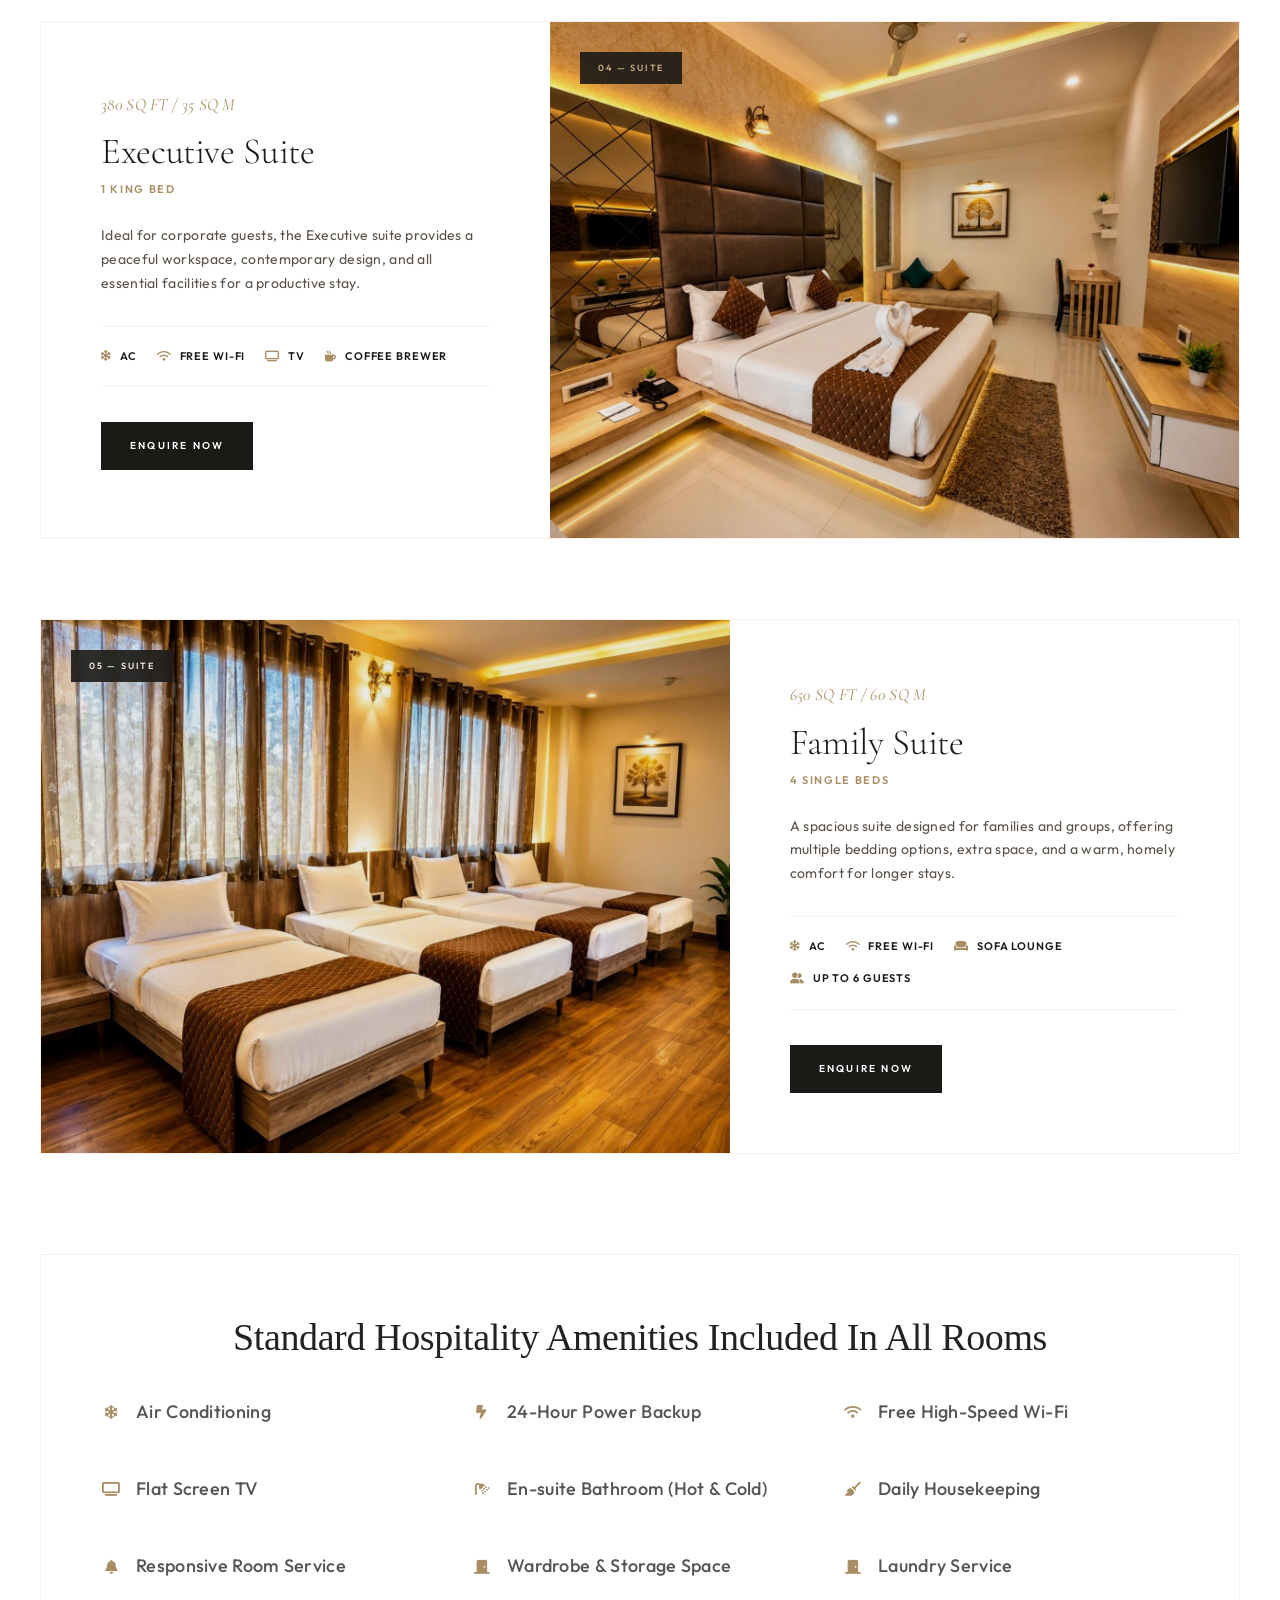
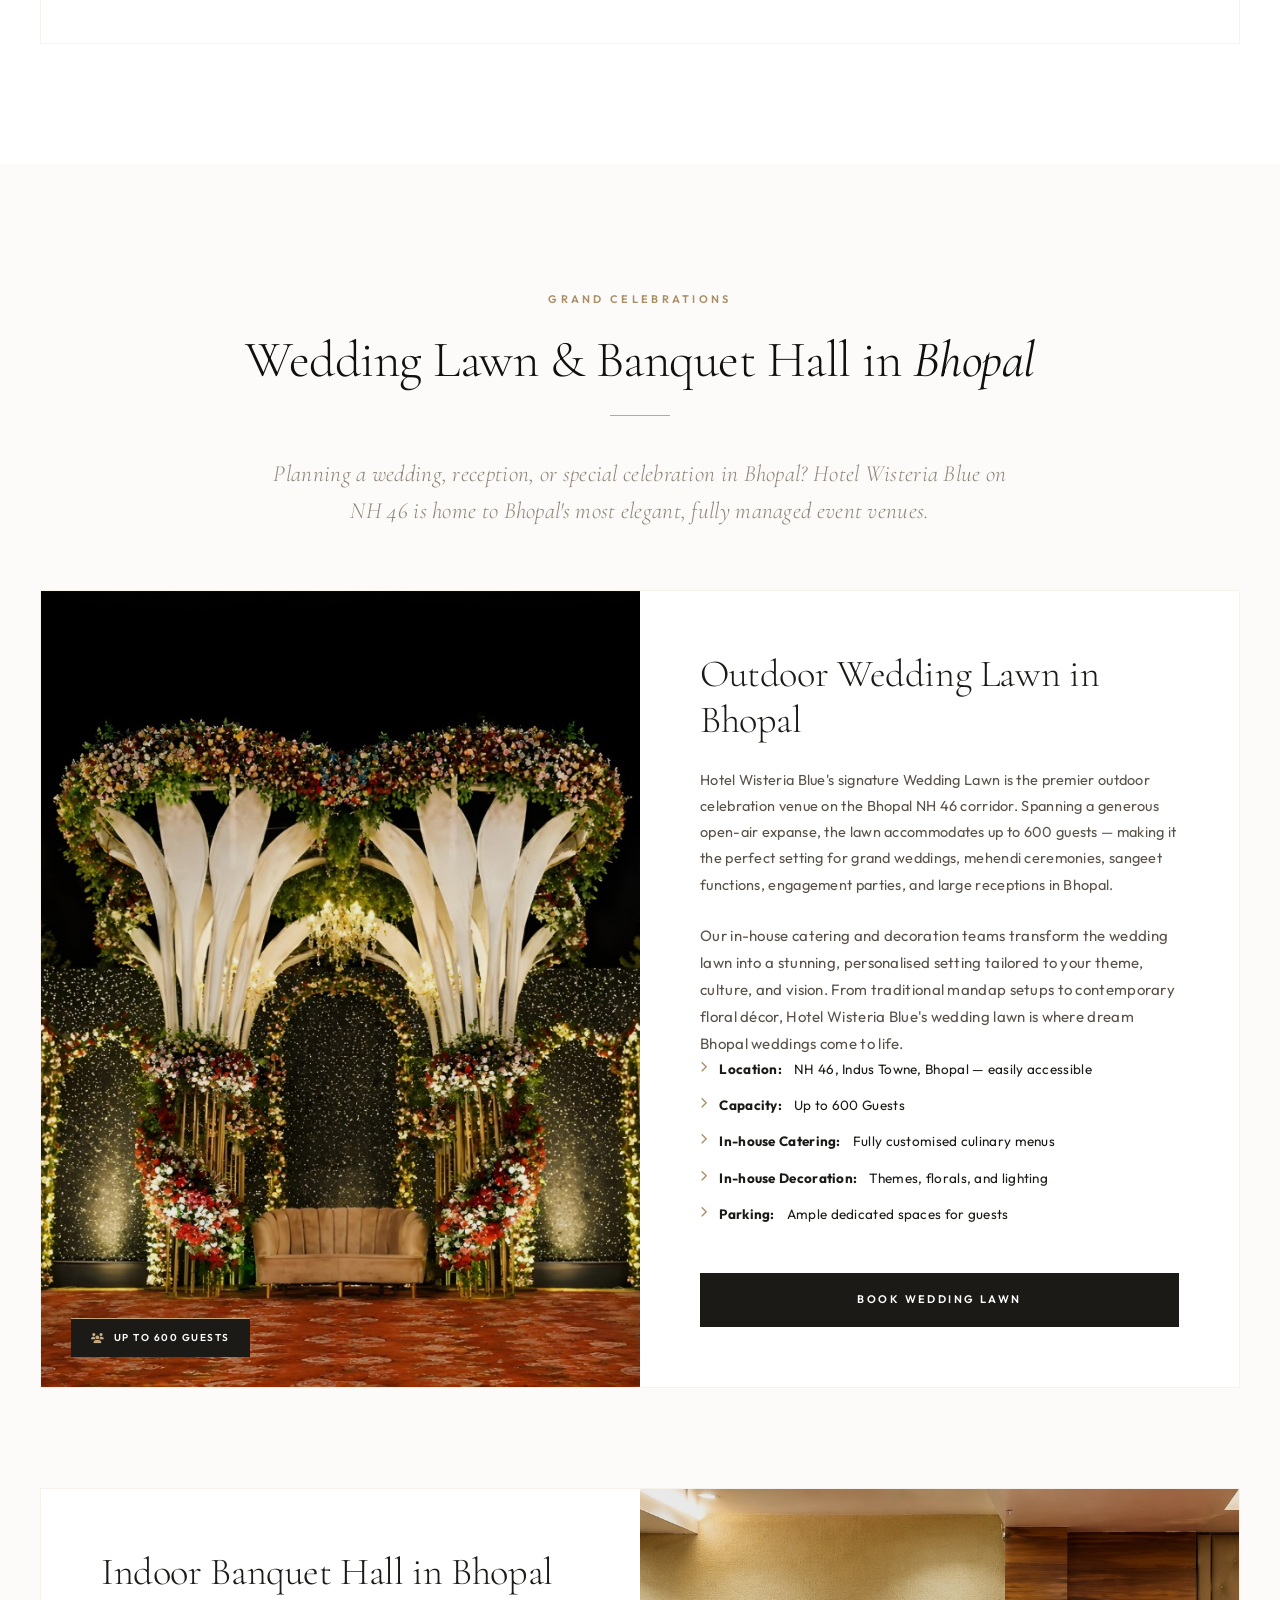
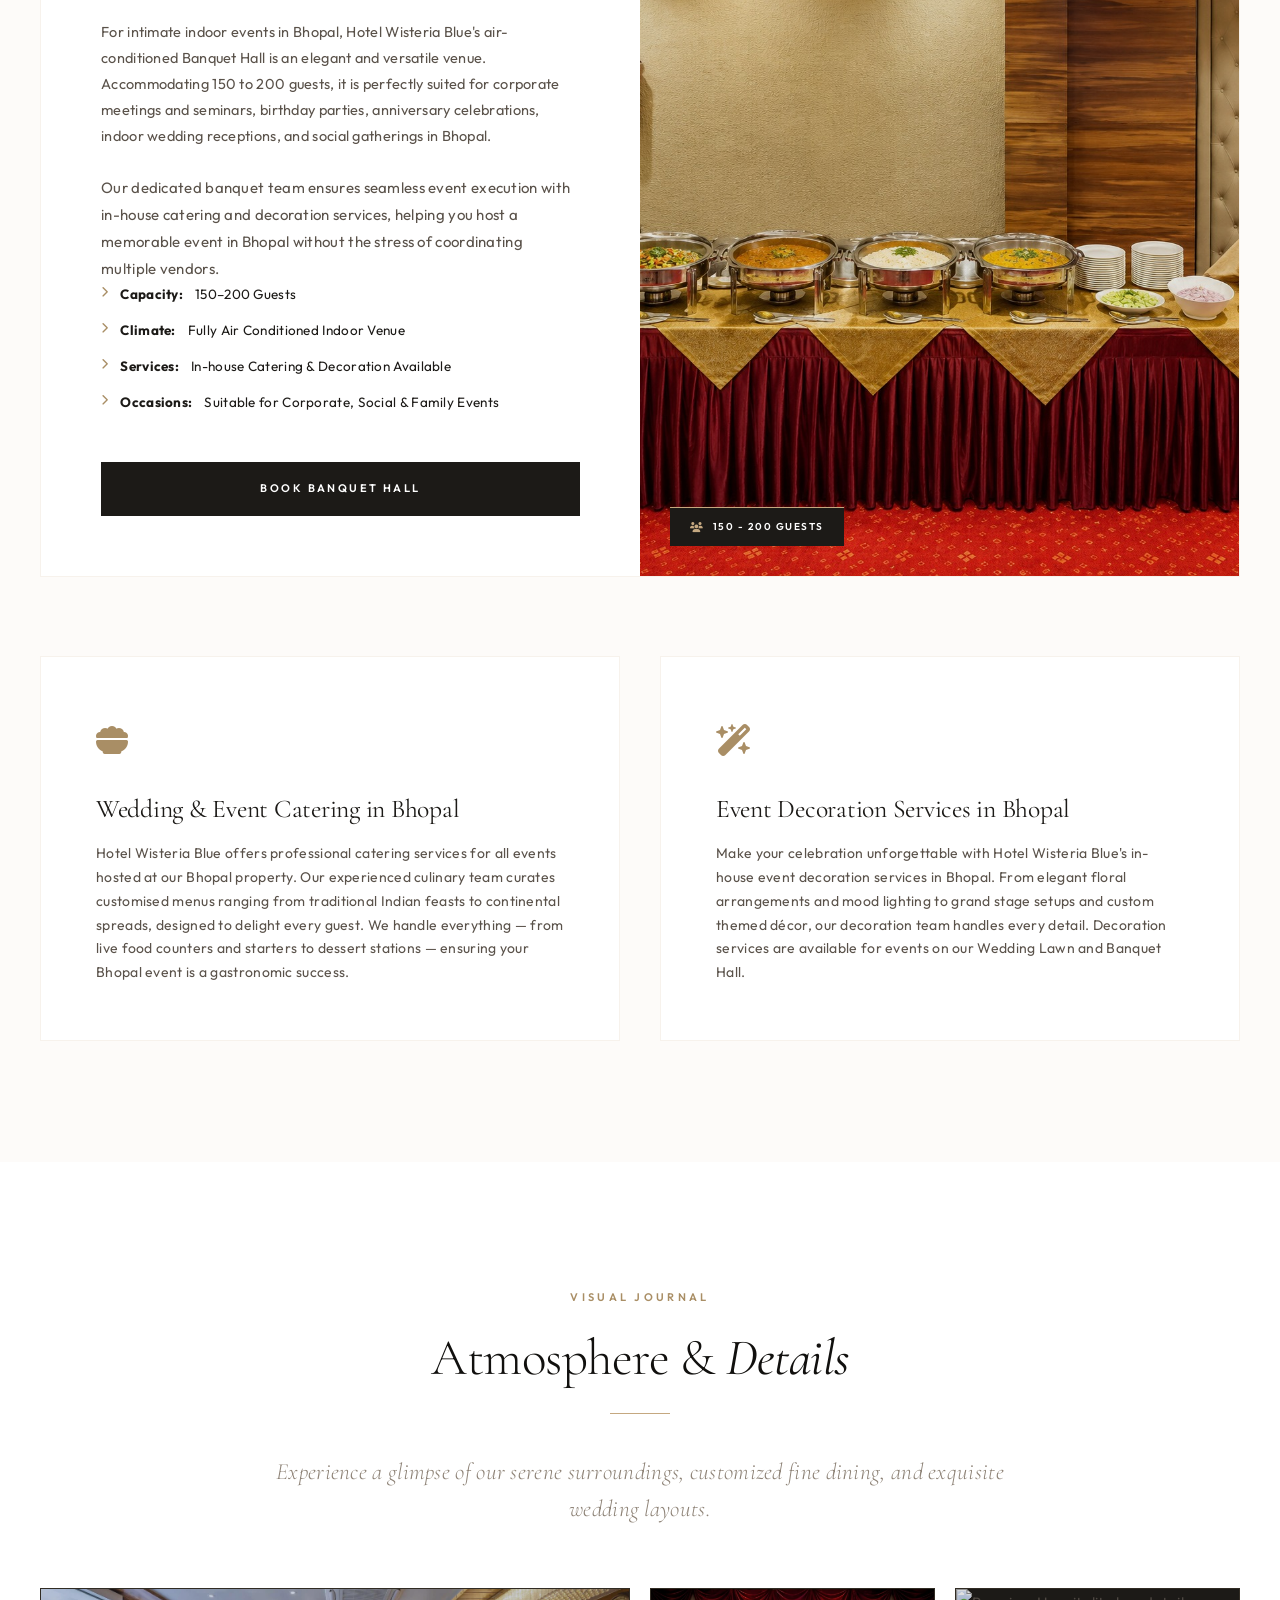
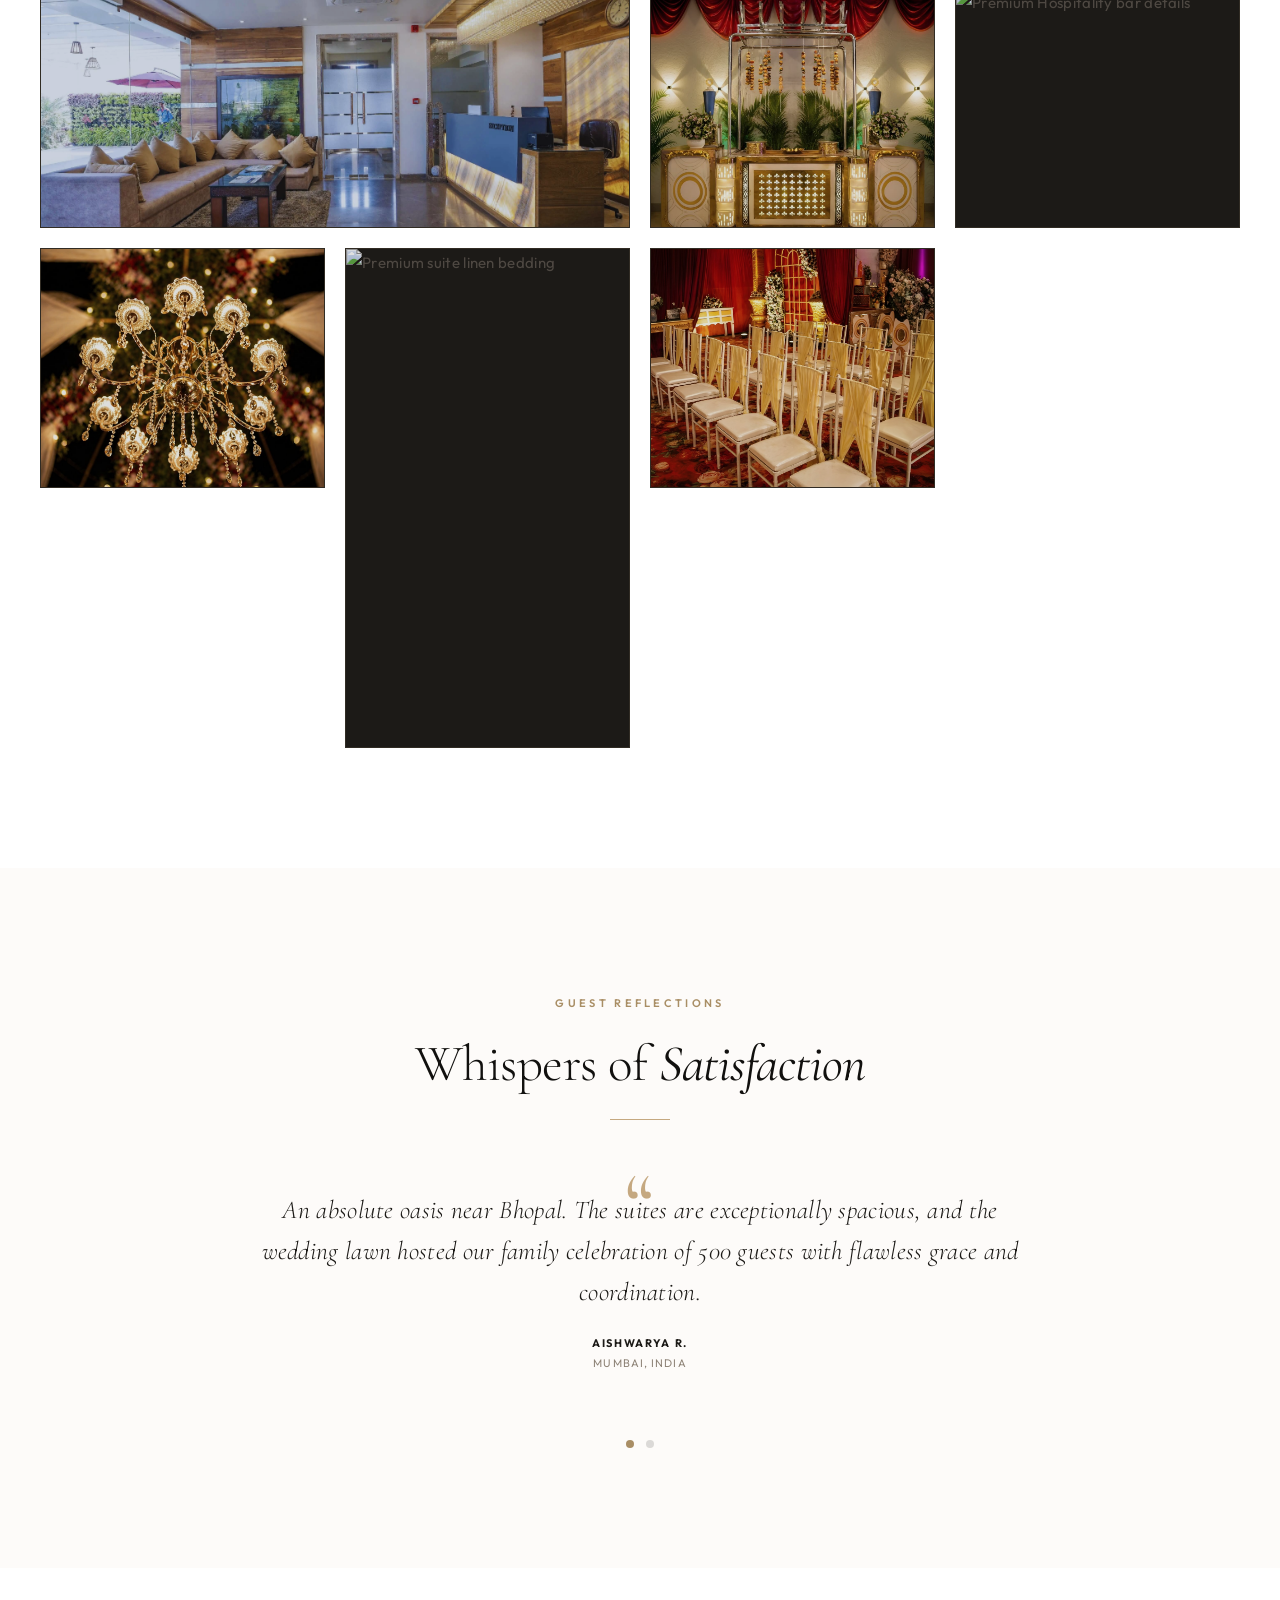
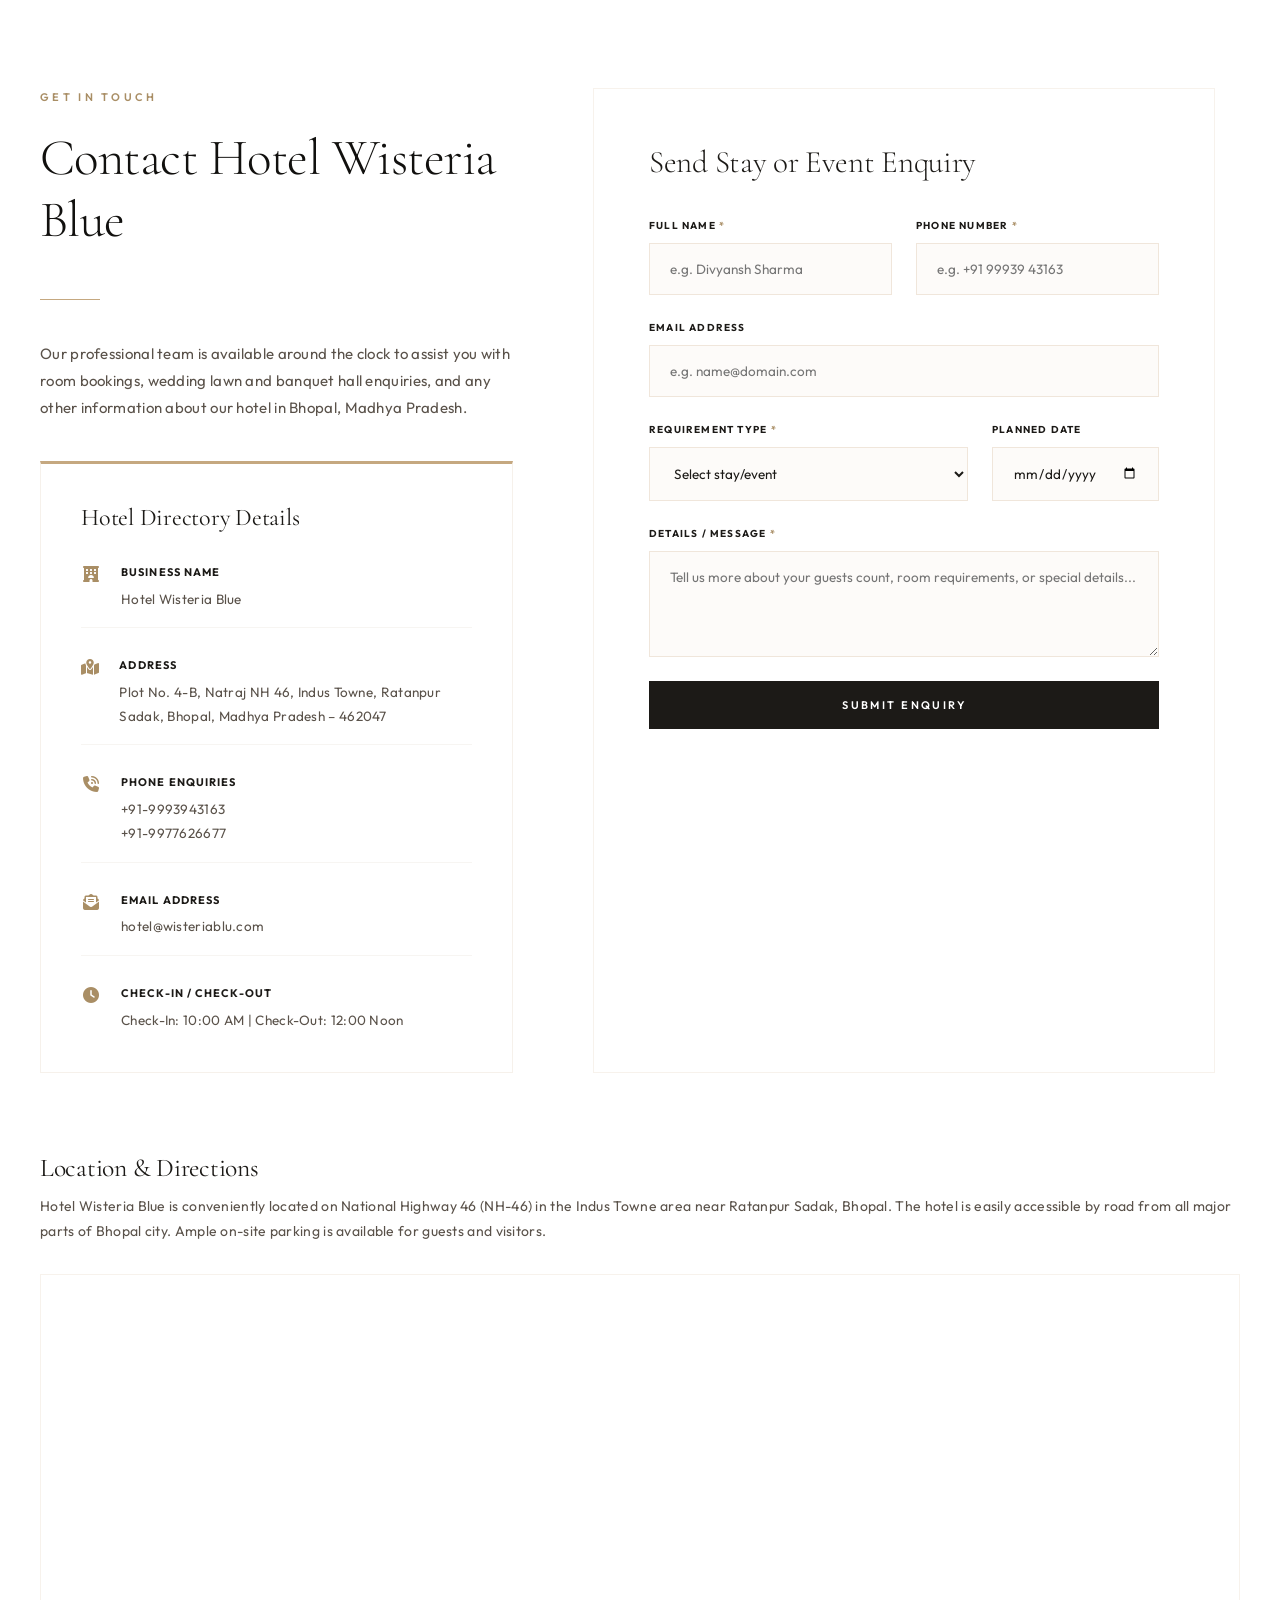
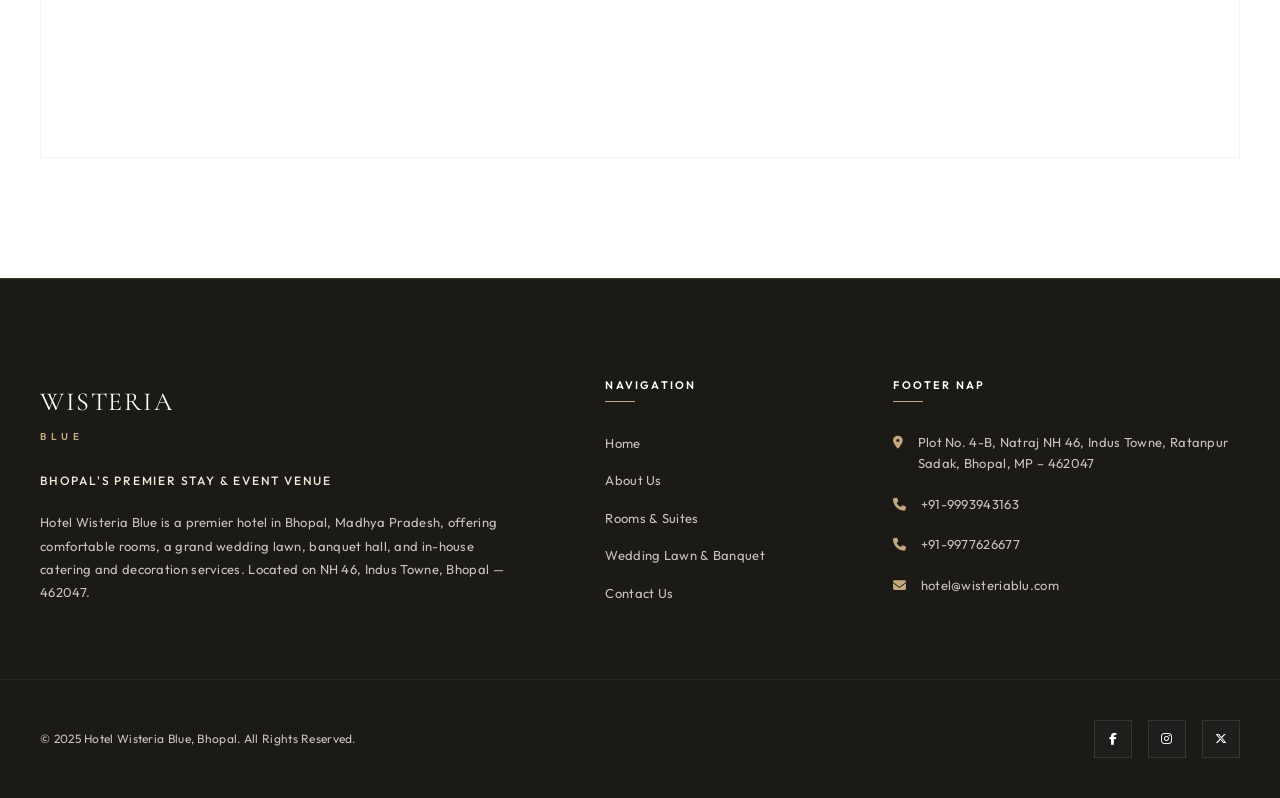
==== commit 2ae09fca: "third commit" ====
--- a/index.html
+++ b/index.html
@@ -236,15 +236,19 @@
             <div class="container welcome-container">
                 <div class="welcome-text fade-up-element">
                     <span class="section-badge">Welcome</span>
-                    <h2 class="section-title">A Luxurious <span class="italic-serif">Haven</span> in Bhopal</h2>
+                    <h2 class="section-title">Premium Stay <span class="italic-serif">Weddings & Celebrations </span> in Bhopal</h2>
                     <div class="title-divider-left"></div>
-                    <p class="lead-text">Situated gracefully on National Highway 46 near Ratanpur Sadak, Hotel Wisteria Blue offers the perfect combination of modern comfort, warm hospitality, and exceptional event facilities.</p>
-                    <p>Whether you are visiting Bhopal for business, leisure, or planning a grand celebration, we serve as your premium local sanctuary. From air-conditioned suites with 24-hour power backup to a grand outdoor wedding lawn hosting up to 600 guests, our destination is designed to deliver absolute excellence.</p>
+                    <p class="lead-text"></p>
+                    <p>Located on Hoshangabad Road, Hotel Wisteria Blue is a contemporary hospitality destination offering comfortable accommodation, elegant event venues, dining experiences, and leisure facilities under one roof.</p>
+
+                    <p>Whether you are planning a wedding celebration, hosting a corporate event, attending a family gathering, or visiting Bhopal for business or leisure, Hotel Wisteria Blue offers thoughtfully designed spaces, attentive service, and modern comforts to make every experience memorable.</p>
+
+                    <p>With premium rooms, a spacious wedding lawn, banquet hall, Hungry Café restaurant, and the Jal Mahal rooftop swimming pool, the hotel provides the perfect setting for both celebrations and comfortable stays.</p>
                 </div>
                 
                 <!-- Highly elegant minimalist highlights checklist (Not cheap icon cards) -->
                 <div class="welcome-highlights fade-up-element">
-                    <div class="highlight-card">
+                  <div class="highlight-card">
                         <span class="highlight-num">01</span>
                         <div class="highlight-info">
                             <h3>Spacious Outdoor Wedding Lawn</h3>
@@ -272,6 +276,21 @@
                             <p>Experience customizable, fine-dining menus and spectacular thematic designs.</p>
                         </div>
                     </div>
+                    <div class="highlight-card">
+                        <span class="highlight-num">05</span>
+                        <div class="highlight-info">
+                            <h3>Outdoor Catering Service</h3>
+                            <p>Bringing exceptional flavours and seamless hospitality to weddings, corporate events, and celebrations at your preferred venue.</p>
+                        </div>
+                    </div>
+                    <div class="highlight-card">
+                        <span class="highlight-num">06</span>
+                        <div class="highlight-info">
+                            <h3>Jal Mahal Rooftop</h3>
+                            <p>An elevated dining and leisure experience offering panoramic views, refreshing ambience, and memorable moments above the city.</p>
+                        </div>
+                    </div>   
+
                 </div>
             </div>
         </section>
@@ -288,18 +307,18 @@
                 
                 <div class="trust-grid">
                     <div class="trust-card fade-up-element">
-                        <h3>Perfectly Located on NH 46</h3>
-                        <p>Located at Plot 4-B, Natraj, Indus Towne, our hotel provides instant accessibility for travellers and event guests arriving from any region in Bhopal. Features ample on-site secure parking.</p>
+                        <h3>📍 Prime Location Advantage</h3>
+                        <p>Strategically located on Hoshangabad Road, Hotel Wisteria Blue offers seamless access to Bhopal’s key business hubs, shopping centers, transport points, and major attractions like Upper Lake, Van Vihar, Bhojpur Temple, and Bhimbetka.</p>
                     </div>
                     
                     <div class="trust-card fade-up-element">
-                        <h3>Sophisticated Accommodations</h3>
-                        <p>Our rooms are designed to serve as personal sanctuaries. Featuring private en-suite details, daily housekeeping, responsive room service, and top-tier interior styling.</p>
+                        <h3>💍Complete Wedding & Event Destination</h3>
+                        <p>From elegant banquet spaces to spacious lawns and comfortable stay options, the hotel is designed for weddings, receptions, corporate events, and social gatherings all under one roof with smooth coordination.</p>
                     </div>
                     
                     <div class="trust-card fade-up-element">
-                        <h3>Bhopal's Premier Celebration Venue</h3>
-                        <p>With massive capacity combinations, customized setups, and experienced on-site coordinators, we turn dream celebrations and high-profile corporate events into reality.</p>
+                        <h3>🏨 Comfort, Stay & Modern Hospitality</h3>
+                        <p>Well-designed rooms, in-house dining, and thoughtful hospitality ensure a comfortable experience for both business and leisure travelers, making it ideal for short stays and weekend getaways.</p>
                     </div>
                 </div>
             </div>
@@ -321,17 +340,17 @@
                 
                 <div class="about-content fade-up-element">
                     <span class="section-badge">Our Story</span>
-                    <h2 class="section-title">About Hotel Wisteria Blue — <span class="italic-serif">Hotel in Indus Towne</span></h2>
+                    <h2 class="section-title"><span class="italic-serif">Welcome to Hotel Wisteria Blue</span></h2>
                     <div class="title-divider-left"></div>
                     <div class="about-body">
-                        <p>Hotel Wisteria Blue is a trusted hotel in Bhopal, Madhya Pradesh, ideally located on National Highway 46 in the growing Indus Towne locality near Ratanpur Sadak. Since opening its doors, Hotel Wisteria Blue has been synonymous with comfort, reliability, and heartfelt hospitality for guests visiting Bhopal for business, leisure, or special occasions.</p>
-                        
-                        <p>Our property features four categories of well-furnished rooms — Supreme, Royale, Premium, and Suite — each equipped with air conditioning, 24-hour power backup, free Wi-Fi, and housekeeping services. For families or larger groups, our Family Suite comfortably accommodates up to 6 guests.</p>
-                        
-                        <p>Beyond accommodation, Hotel Wisteria Blue is recognised as one of Bhopal's sought-after wedding and event venues. Our open-air wedding lawn on NH 46 can host up to 600 guests, making it perfect for grand wedding ceremonies, receptions, and outdoor celebrations. Our indoor banquet hall, with a capacity of 150 to 200 guests, is ideal for corporate meetings, birthday parties, anniversaries, and intimate gatherings.</p>
-                        
-                        <p>We take pride in offering end-to-end event solutions, including in-house catering and professional decoration services, available exclusively for events held at our wedding lawn and banquet hall. Every celebration at Hotel Wisteria Blue is crafted with dedication and personalised attention.</p>
-                        
+                        <p>Hotel Wisteria Blue is a full-service hotel designed to meet the needs of modern travellers, families, wedding guests, and corporate visitors.</p>
+ 
+                        <p> Strategically located on Hoshangabad Road, one of Bhopal's fastest-growing hospitality and business corridors, the hotel combines comfortable accommodation, quality dining, versatile event venues, and warm hospitality in one convenient location.</p>
+                        
+                        <p>From intimate family gatherings to grand wedding celebrations and corporate events, every space within the property is designed to offer comfort, convenience, and memorable experiences.</p>
+                        
+                        <p>Our commitment to guest satisfaction, professional service, and well-maintained facilities has made Hotel Wisteria Blue a preferred destination for stays, celebrations, and events in Bhopal.</p>
+                       
                         <p class="about-address-note">
                             <i class="fa-solid fa-location-dot"></i> Plot 4-B, Natraj NH 46, Indus Towne, Ratanpur Sadak, Bhopal, MP — 462047
                         </p>
@@ -345,7 +364,7 @@
             <div class="container">
                 <div class="section-header text-center fade-up-element">
                     <span class="section-badge">The Sanctuary</span>
-                    <h2 class="section-title">Rooms & Suites in <span class="italic-serif">Bhopal</span></h2>
+                    <h2 class="section-title">Exquisite Rooms & Suites <br><span class="italic-serif">AT Wisteria Blue </span></h2>
                     <div class="title-divider"></div>
                     <p class="section-subtitle">Looking for a comfortable hotel room in Bhopal? Explore our premium, air-conditioned accommodation selections.</p>
                 </div>
@@ -369,8 +388,8 @@
                         <div class="room-details">
                             <span class="room-num">320 SQ FT / 30 SQ M</span>
                             <h3>Supreme Room</h3>
-                            <p class="room-tagline">1 King Bed • Garden View</p>
-                            <p class="room-desc">The Supreme room at Hotel Wisteria Blue is the ideal choice for solo travellers and couples visiting Bhopal. Clean, modern interiors with all essential amenities ensure a comfortable and value-driven stay on NH 46. A great option for those seeking a reliable hotel room in Bhopal without compromise.</p>
+                            <p class="room-tagline">1 King Bed</p>
+                            <p class="room-desc">A comfortable and well-appointed room designed for a relaxing stay with all essential modern amenities, ideal for solo travelers and short business trips.</p>
                             <div class="room-features">
                                 <span><i class="fa-solid fa-snowflake"></i> AC</span>
                                 <span><i class="fa-solid fa-wifi"></i> Free Wi-Fi</span>
@@ -392,8 +411,8 @@
                         <div class="room-details">
                             <span class="room-num">380 SQ FT / 35 SQ M</span>
                             <h3>Royale Room</h3>
-                            <p class="room-tagline">1 King Bed • Courtyard View</p>
-                            <p class="room-desc">Step into elegance with our Royale room — a spacious and stylishly appointed option for guests who want more from their Bhopal hotel stay. Upgraded furnishings and a refined ambience make it a popular choice for those exploring Bhopal on leisure or business.</p>
+                            <p class="room-tagline">1 King Bed</p>
+                            <p class="room-desc">Spacious and elegant, the Royal Room offers enhanced interiors and upgraded comfort, making it perfect for guests who prefer a more premium stay experience.</p>
                             <div class="room-features">
                                 <span><i class="fa-solid fa-snowflake"></i> AC</span>
                                 <span><i class="fa-solid fa-wifi"></i> Free Wi-Fi</span>
@@ -415,8 +434,8 @@
                         <div class="room-details">
                             <span class="room-num">440 SQ FT / 41 SQ M</span>
                             <h3>Premium Room</h3>
-                            <p class="room-tagline">1 King Bed • Pool View</p>
-                            <p class="room-desc">The Premium room at Hotel Wisteria Blue delivers a superior stay experience in Bhopal. Thoughtfully designed with upscale furnishings, enhanced décor, and premium amenities, this room category is preferred by discerning guests seeking the finest hotel rooms on the NH 46 Bhopal corridor.</p>
+                            <p class="room-tagline">1 King Bed</p>
+                            <p class="room-desc">Stylish and modern rooms designed with refined aesthetics, offering a balance of luxury and functionality for both leisure and business travelers.</p>
                             <div class="room-features">
                                 <span><i class="fa-solid fa-snowflake"></i> AC</span>
                                 <span><i class="fa-solid fa-wifi"></i> Free Wi-Fi</span>
@@ -429,17 +448,41 @@
                         </div>
                     </div>
 
-                    <!-- Room 4 - Suite & Family Suite -->
+                       <!-- Room 4 - Suite & Family Suite -->
+                    <div class="room-card fade-up-element">
+                        <div class="room-img-container">
+                            <img src="./assets/images//NewImages/Royale Room.jpg.jpeg" alt="Royale room Hotel Wisteria Blue Bhopal NH 46" class="room-img">
+                            <span class="room-badge-gold">04 — Suite</span>
+                        </div>
+                        <div class="room-details">
+                            <span class="room-num">380 SQ FT / 35 SQ M</span>
+                            <h3>Executive Suite</h3>
+                            <p class="room-tagline">1 King Bed</p>
+                            <p class="room-desc">Ideal for corporate guests, the Executive suite provides a peaceful workspace, contemporary design, and all essential facilities for a productive stay.</p>
+                            <div class="room-features">
+                                <span><i class="fa-solid fa-snowflake"></i> AC</span>
+                                <span><i class="fa-solid fa-wifi"></i> Free Wi-Fi</span>
+                                <span><i class="fa-solid fa-tv"></i> TV</span>
+                                <span><i class="fa-solid fa-mug-hot"></i> Coffee Brewer</span>
+                            </div>
+                            <div class="room-footer">
+                                <a href="#enquiry-modal" class="btn btn-primary open-modal-btn" data-room="Royale Room">Enquire Now</a>
+                            </div>
+                        </div>
+                    </div>
+
+
+                    <!-- Room 5 - Suite & Family Suite -->
                     <div class="room-card fade-up-element">
                         <div class="room-img-container">
                             <img src="./assets/images//NewImages/Rooms four Bad .jpg.jpeg" alt="Best hotel suite Bhopal" class="room-img">
-                            <span class="room-badge-suite">04 — SUITE</span>
+                            <span class="room-badge-suite">05 — SUITE</span>
                         </div>
                         <div class="room-details">
                             <span class="room-num">650 SQ FT / 60 SQ M</span>
-                            <h3>Suite & Family Suite</h3>
-                            <p class="room-tagline">2 King Beds • Scenic View • Up to 6 Guests</p>
-                            <p class="room-desc">Our Suite is the ultimate luxury offering at Hotel Wisteria Blue, Bhopal. Generously proportioned with opulent décor and premium fittings, it is the top choice for honeymooners, special stays, and guests who desire the very best hotel experience in Bhopal. For families and groups, our exclusive Family Suite comfortably accommodates up to 6 guests — making it one of the few family hotel suites available in the Bhopal NH 46 area.</p>
+                            <h3>Family Suite</h3>
+                            <p class="room-tagline">4 Single Beds</p>
+                            <p class="room-desc">A spacious suite designed for families and groups, offering multiple bedding options, extra space, and a warm, homely comfort for longer stays.</p>
                             <div class="room-features">
                                 <span><i class="fa-solid fa-snowflake"></i> AC</span>
                                 <span><i class="fa-solid fa-wifi"></i> Free Wi-Fi</span>
@@ -465,6 +508,7 @@
                         <div class="amenity-item"><i class="fa-solid fa-broom"></i> <span>Daily Housekeeping</span></div>
                         <div class="amenity-item"><i class="fa-solid fa-bell"></i> <span>Responsive Room Service</span></div>
                         <div class="amenity-item"><i class="fa-solid fa-door-closed"></i> <span>Wardrobe & Storage Space</span></div>
+                         <div class="amenity-item"><i class="fa-solid fa-door-closed"></i> <span>Laundry Service</span></div>
                     </div>
                 </div>
             </div>
--- a/style.css
+++ b/style.css
@@ -2083,3 +2083,137 @@
         font-size: 24px;
     }
 }
+
+
+
+
+.amenities-section{
+    font-family: Arial, sans-serif;
+    padding:20px;
+}
+
+.amenities-title{
+    font-size:38px;
+    font-family:serif;
+    margin-bottom:35px;
+    color:#222;
+}
+
+.amenities-grid{
+    display:grid;
+    grid-template-columns:repeat(3,1fr);
+    gap:45px 35px;
+}
+
+.amenity-item{
+    display:flex;
+    align-items:center;
+    gap:15px;
+    font-size:18px;
+    color:#555;
+}
+
+.amenity-icon{
+    font-size:35px;
+    color:#a96b12;
+}
+
+
+.more-btn{
+    margin-top:35px;
+    padding:13px 35px;
+    background:white;
+    border:2px solid #a96b12;
+    color:#a96b12;
+    cursor:pointer;
+    font-size:16px;
+}
+
+
+
+/* POPUP */
+
+.amenity-popup{
+
+    position:fixed;
+    top:0;
+    left:0;
+    width:100%;
+    height:100%;
+
+    background:rgba(0,0,0,0.65);
+
+    display:none;
+    justify-content:center;
+    align-items:center;
+
+    z-index:99999;
+
+}
+
+
+.popup-box{
+
+    background:white;
+
+    width:75%;
+    padding:55px;
+
+    position:relative;
+
+}
+
+
+.close-popup{
+
+    position:absolute;
+
+    right:25px;
+    top:15px;
+
+    font-size:35px;
+    cursor:pointer;
+
+}
+
+
+
+.popup-grid{
+
+    display:grid;
+    grid-template-columns:repeat(4,1fr);
+
+    gap:45px 35px;
+
+}
+
+
+.popup-item{
+
+    display:flex;
+
+    gap:15px;
+
+    font-size:18px;
+
+    color:#555;
+
+}
+
+
+@media(max-width:768px){
+
+.amenities-grid,
+.popup-grid{
+
+grid-template-columns:1fr;
+
+}
+
+.popup-box{
+
+width:90%;
+
+}
+
+}
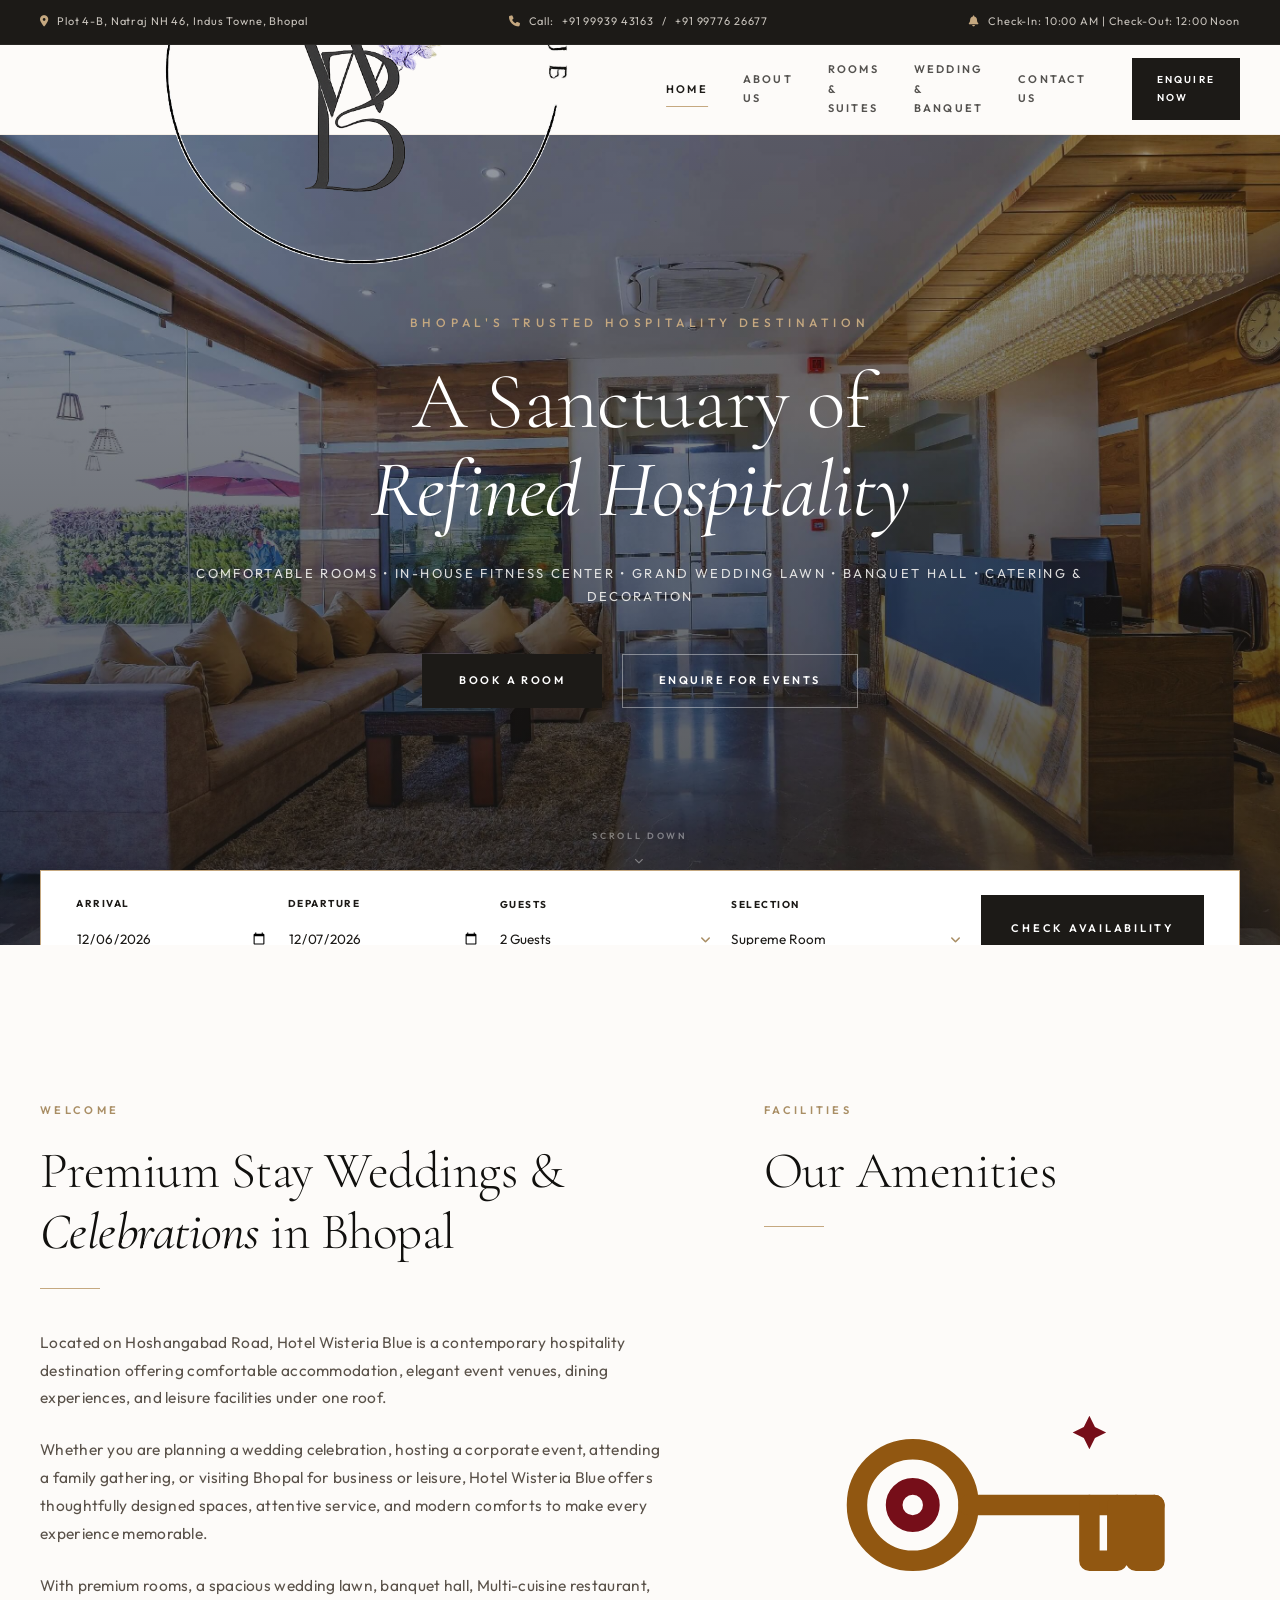
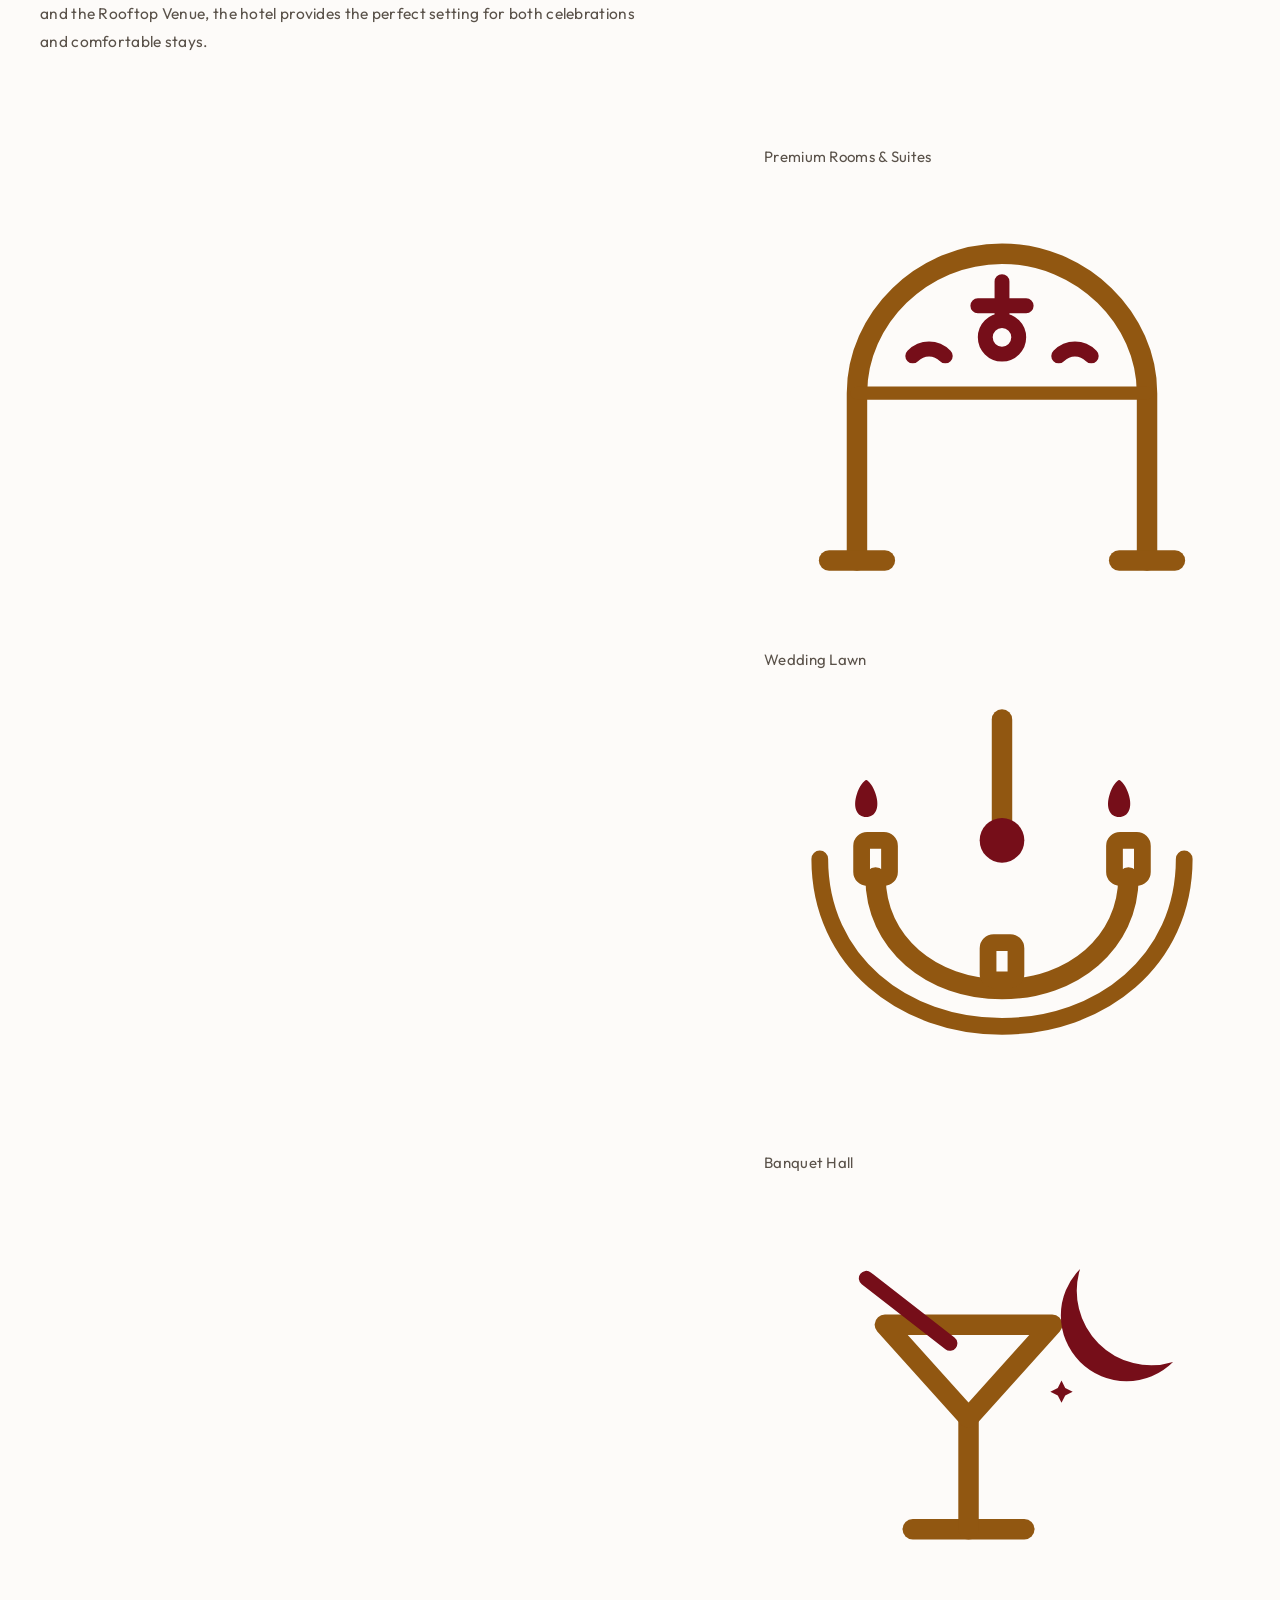
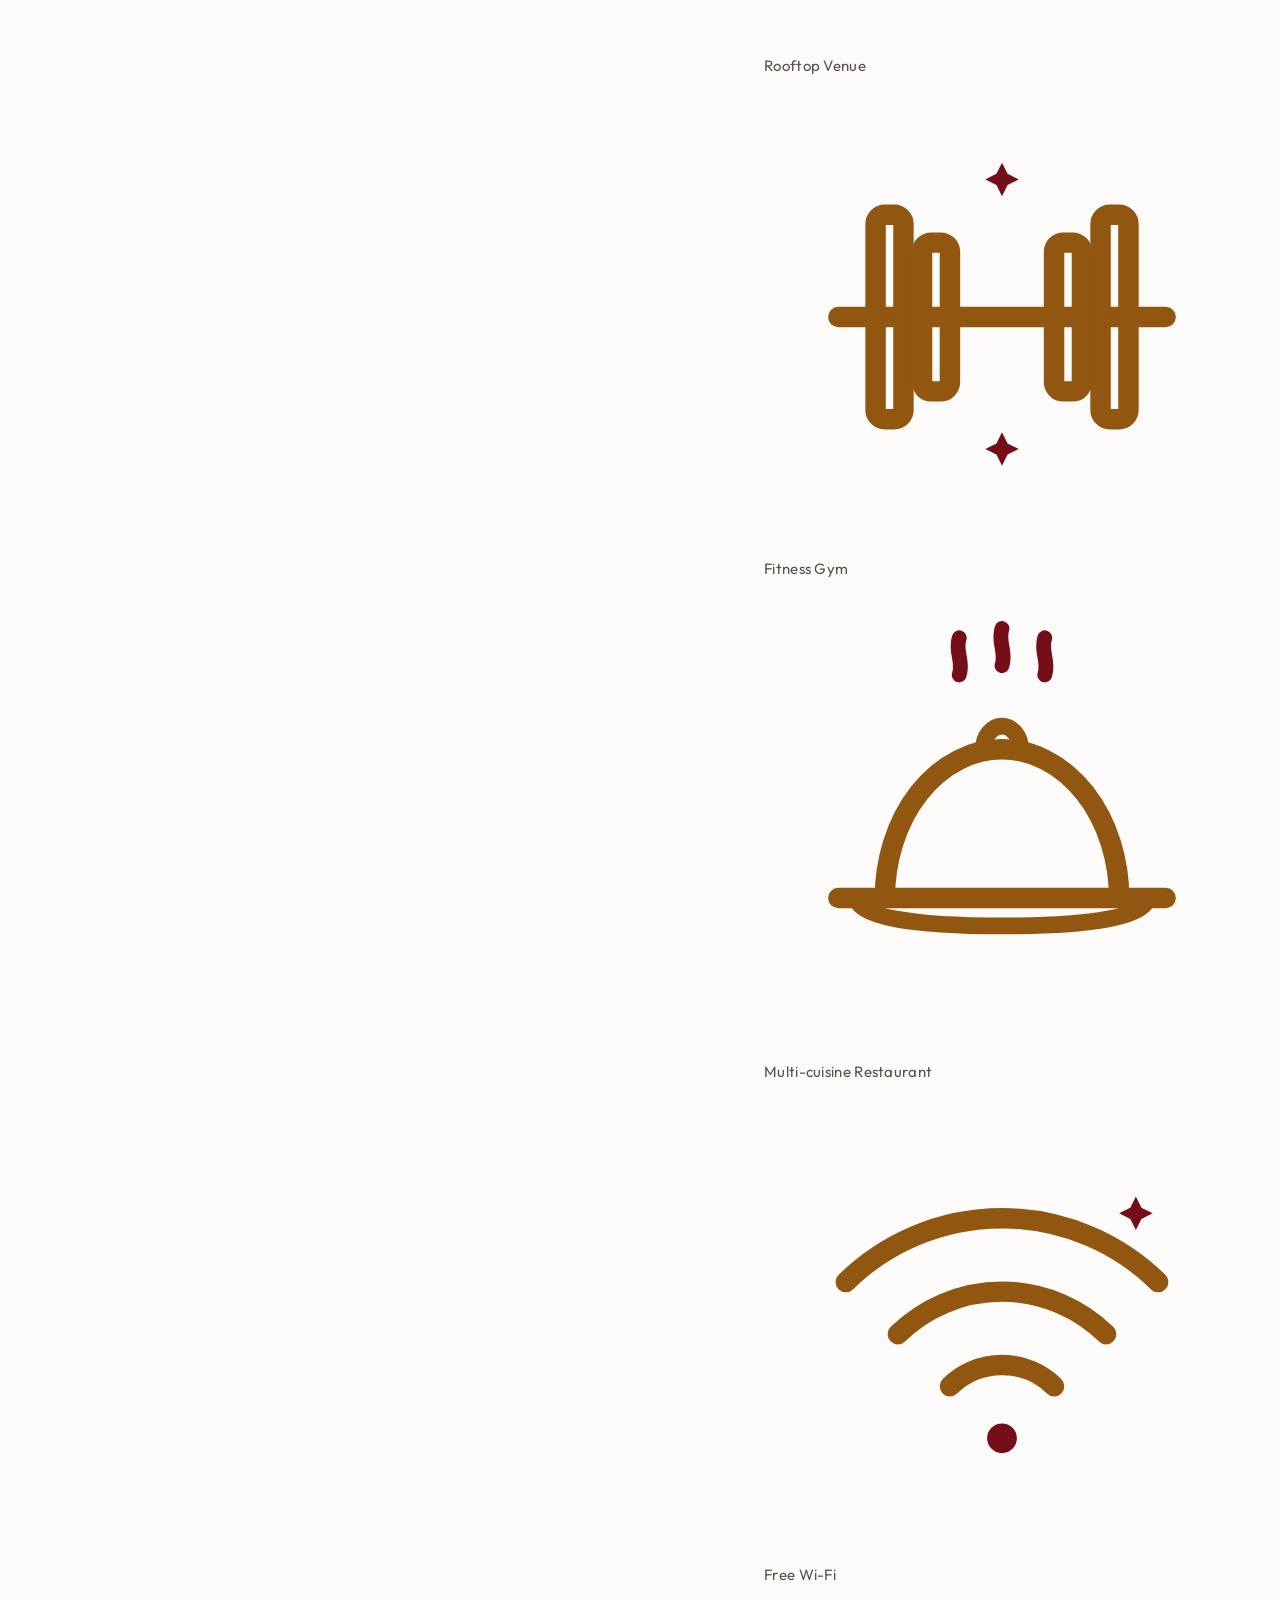
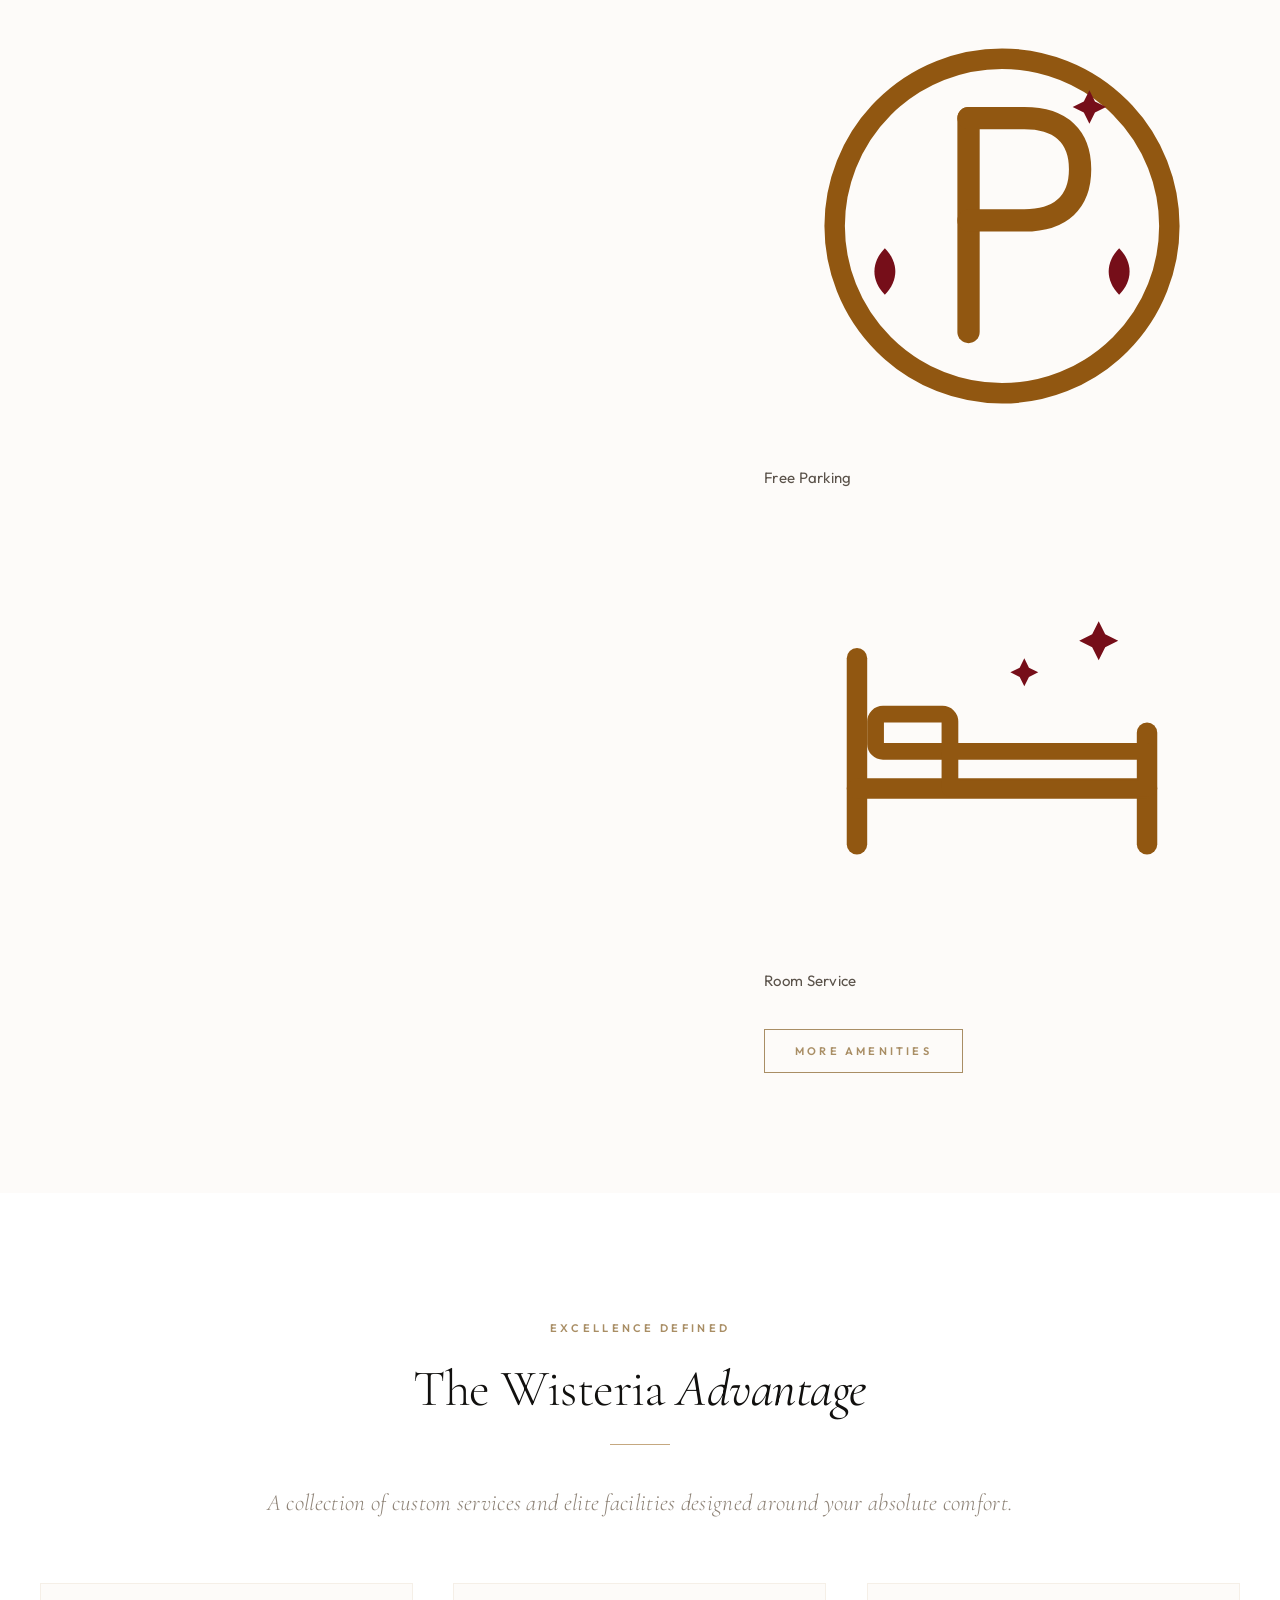
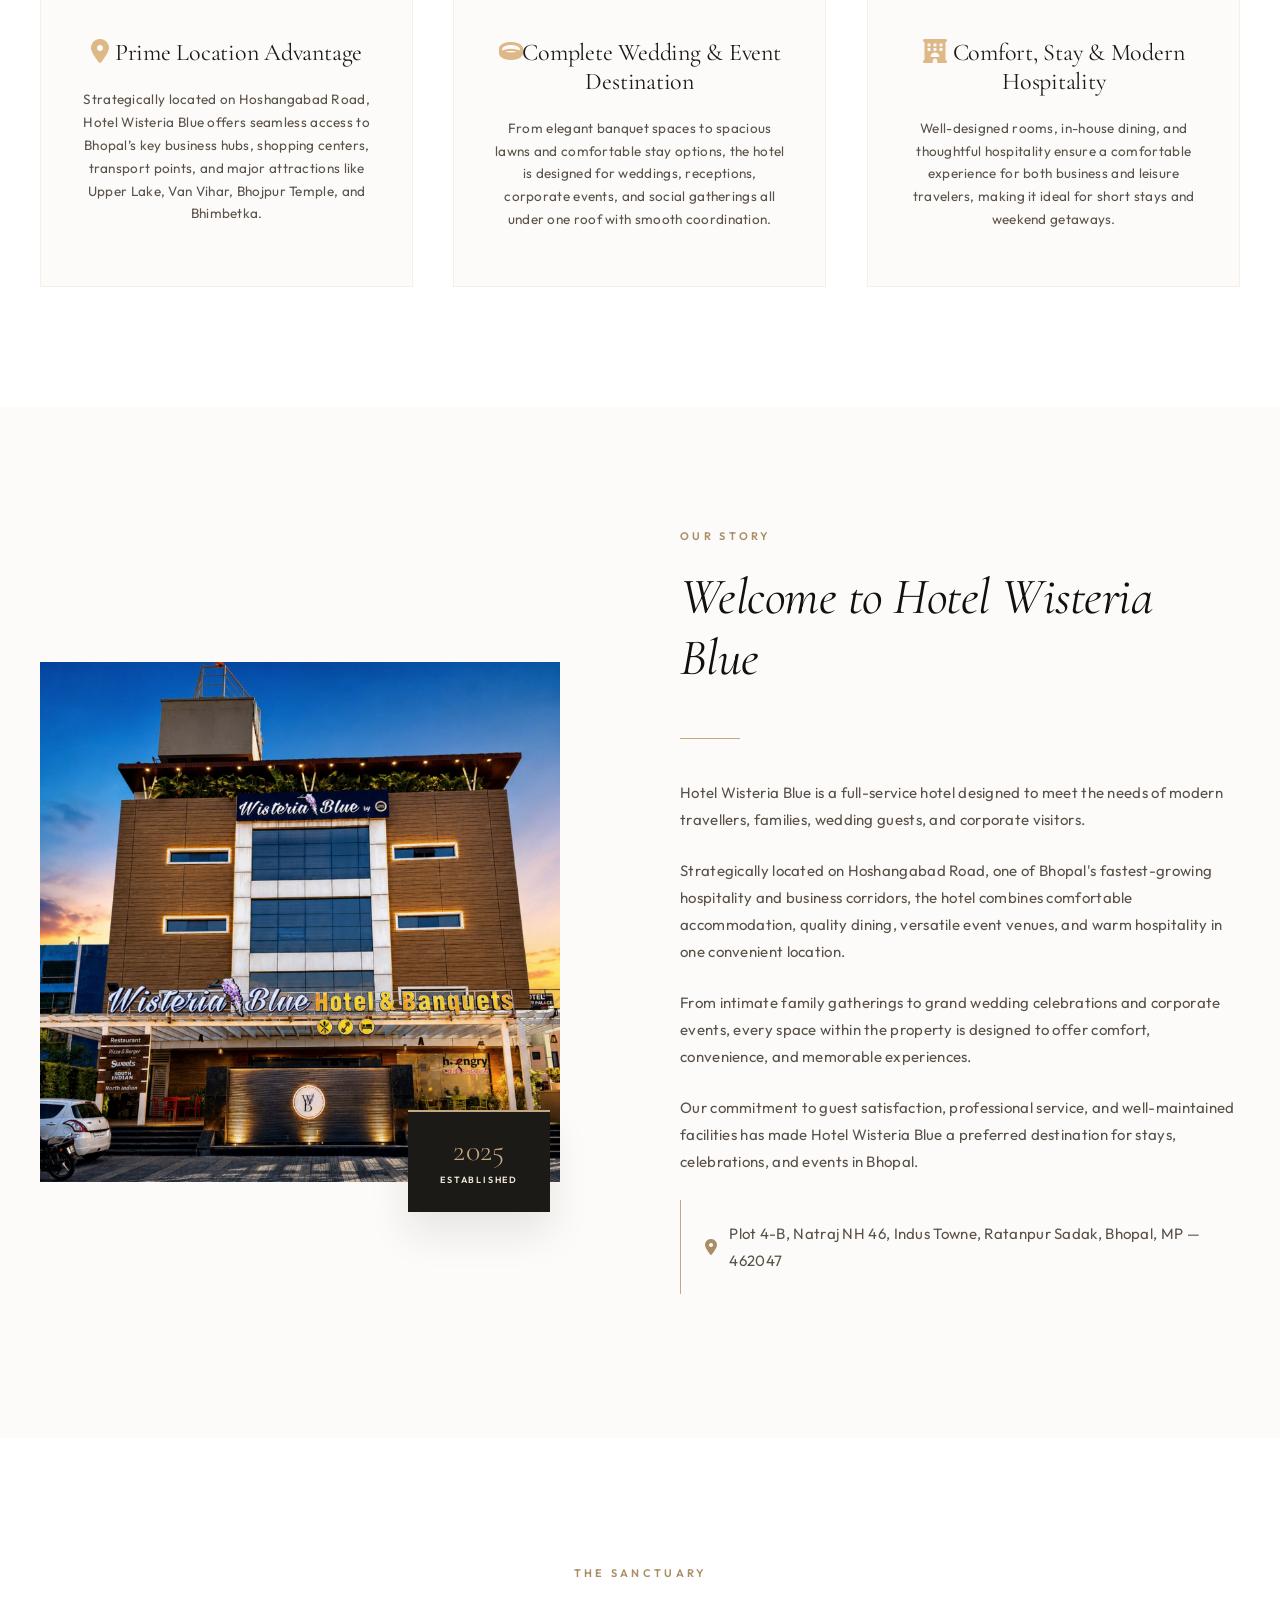
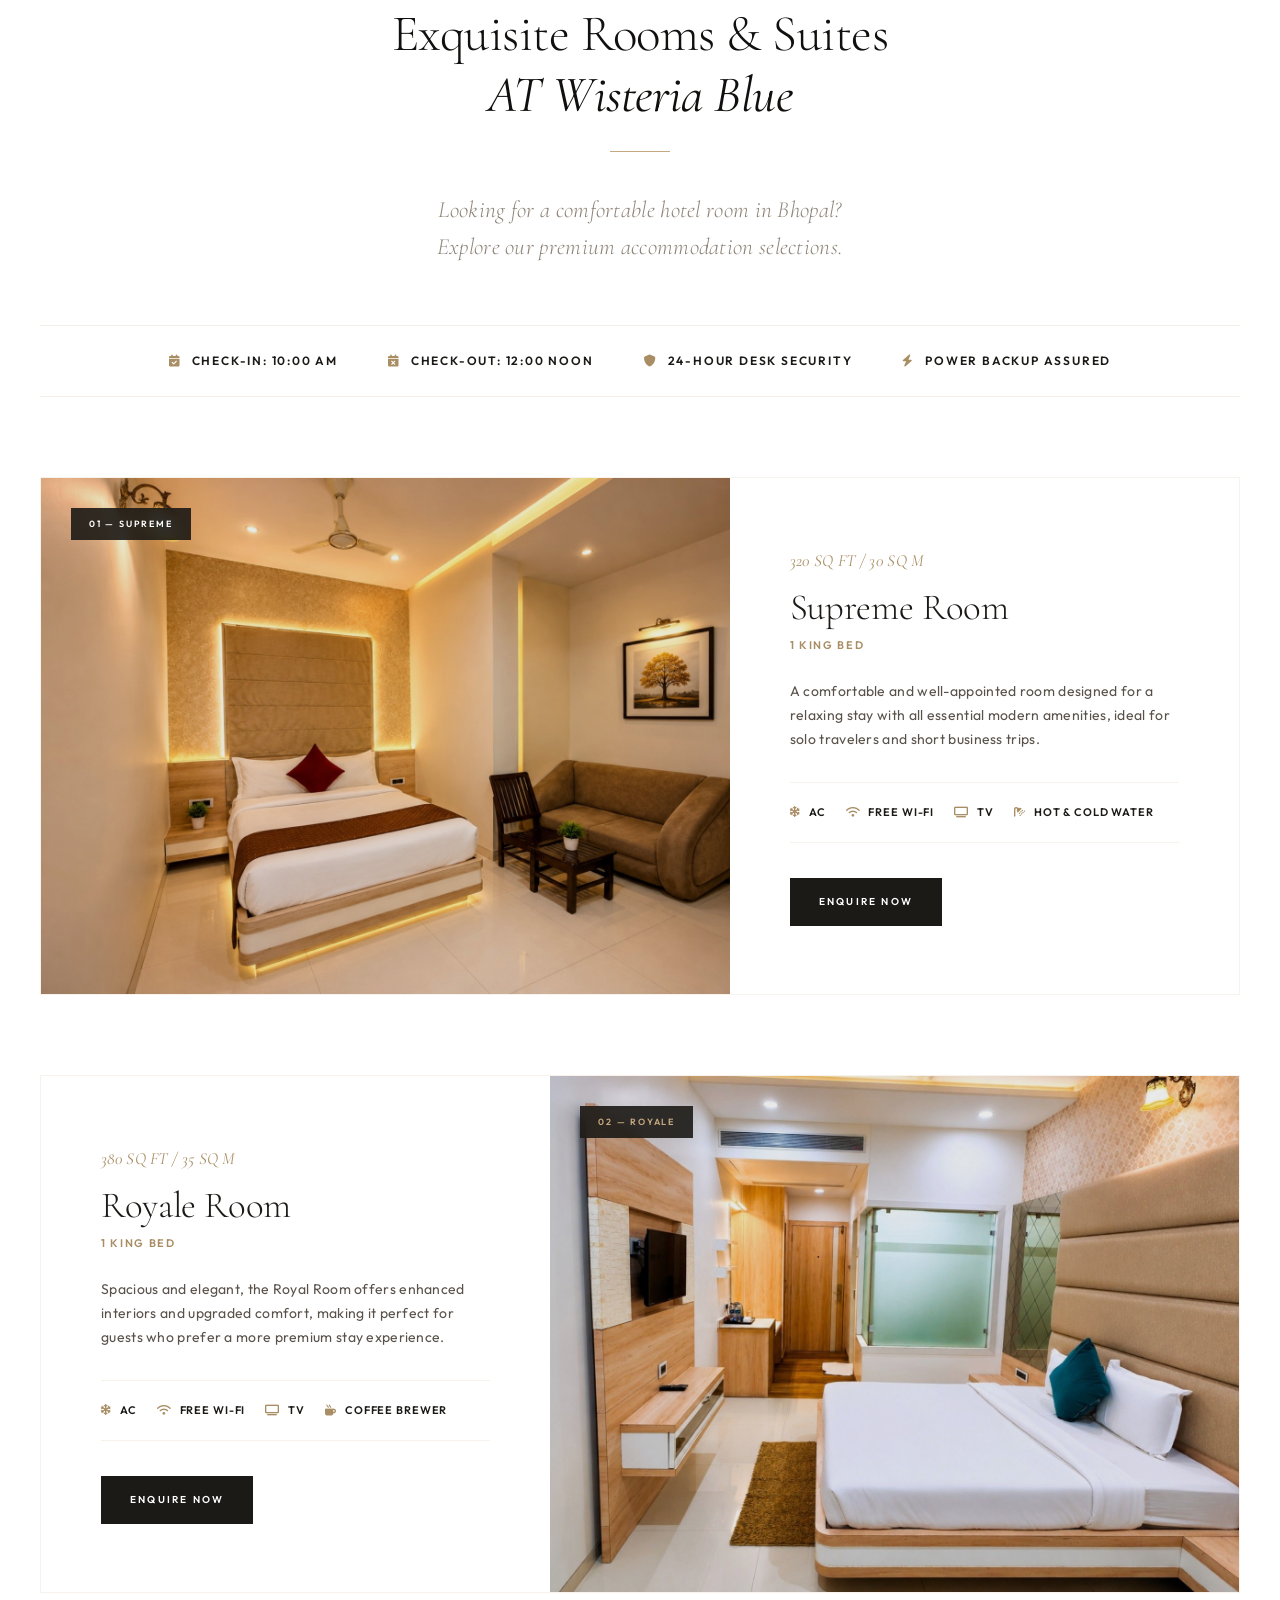
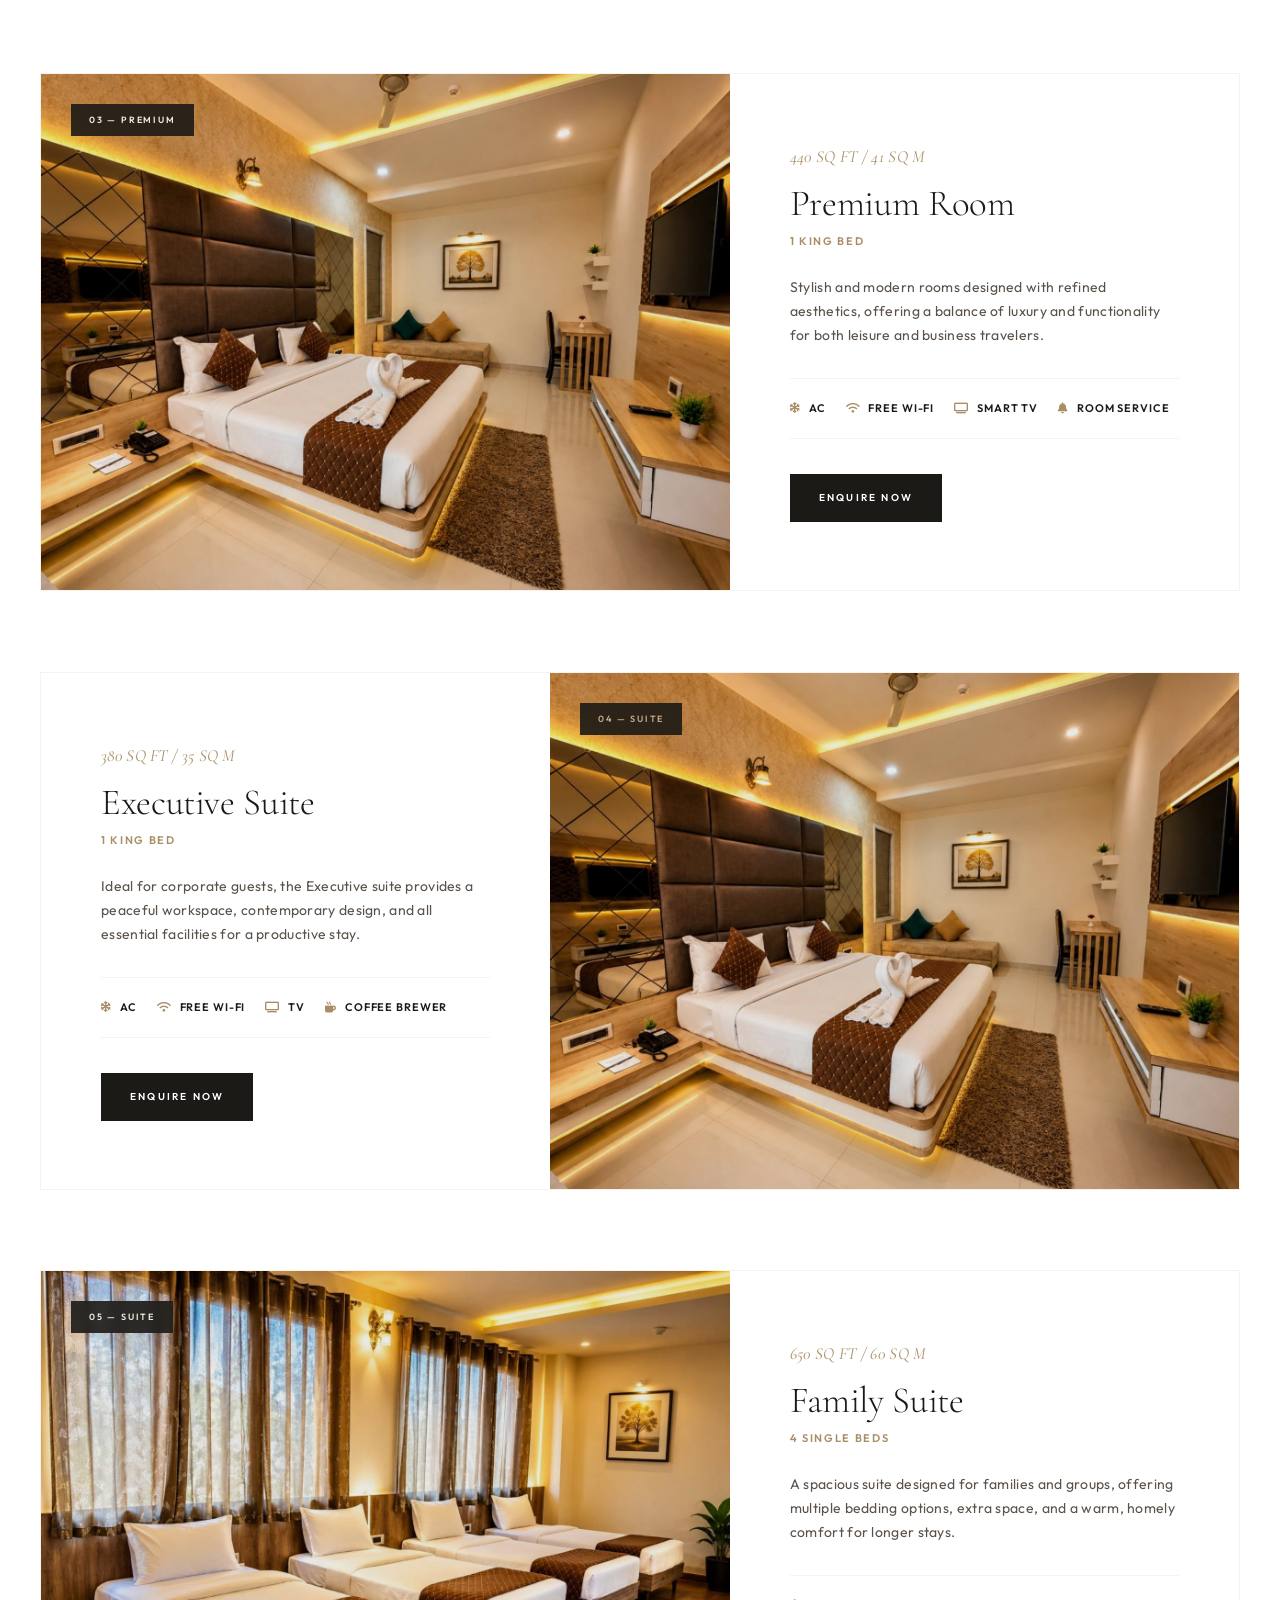
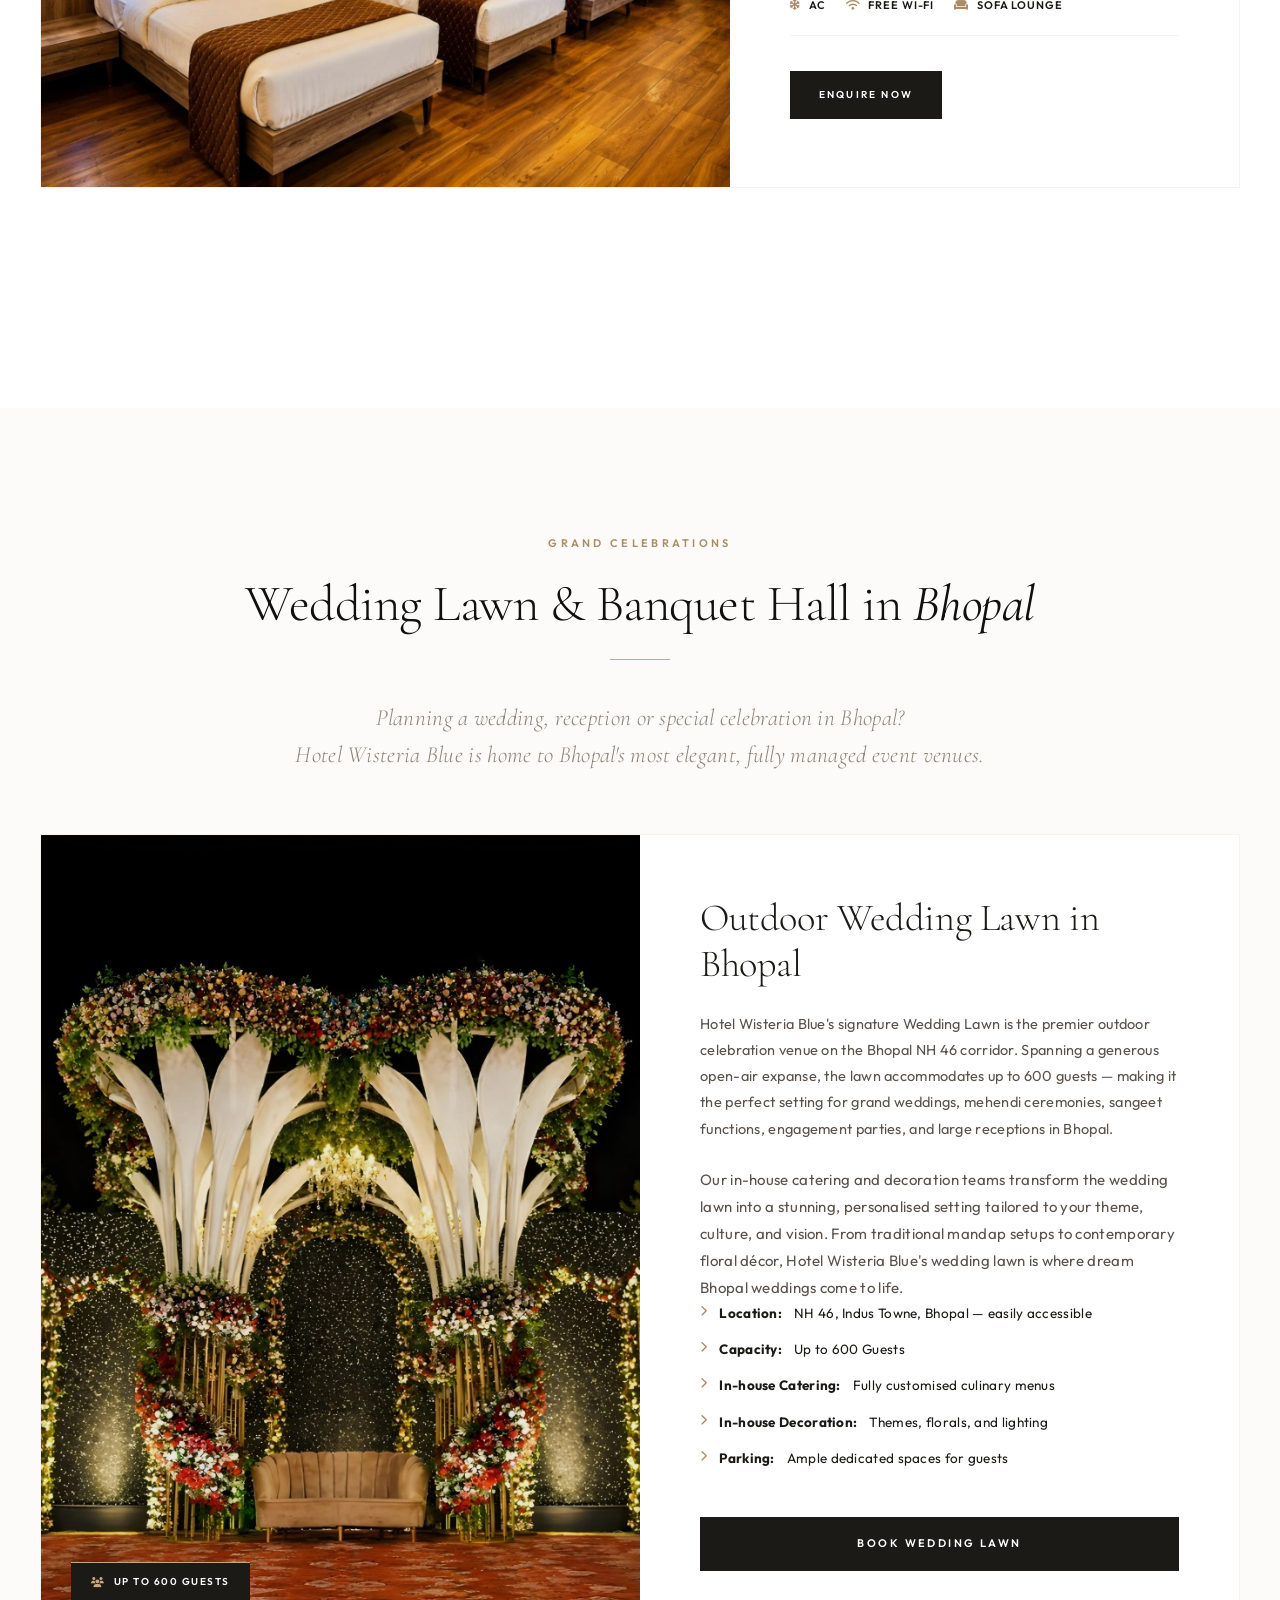
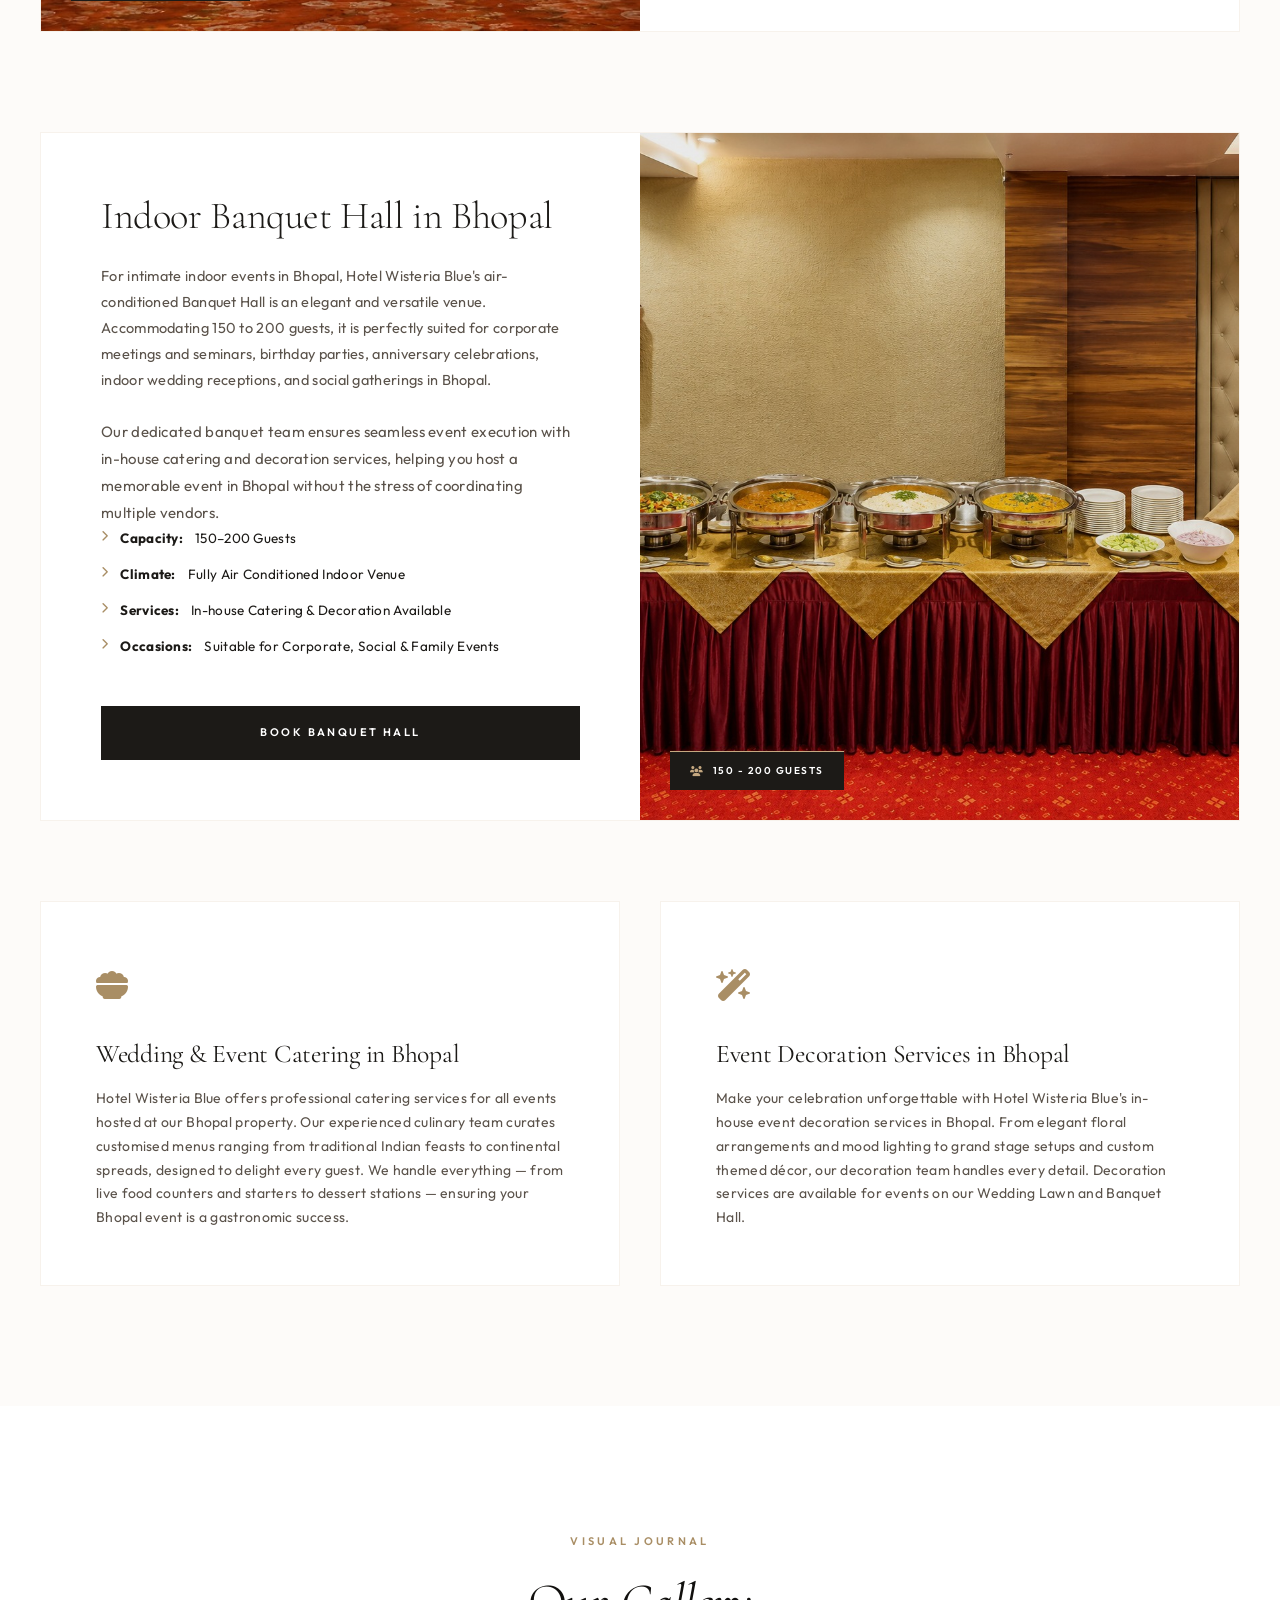
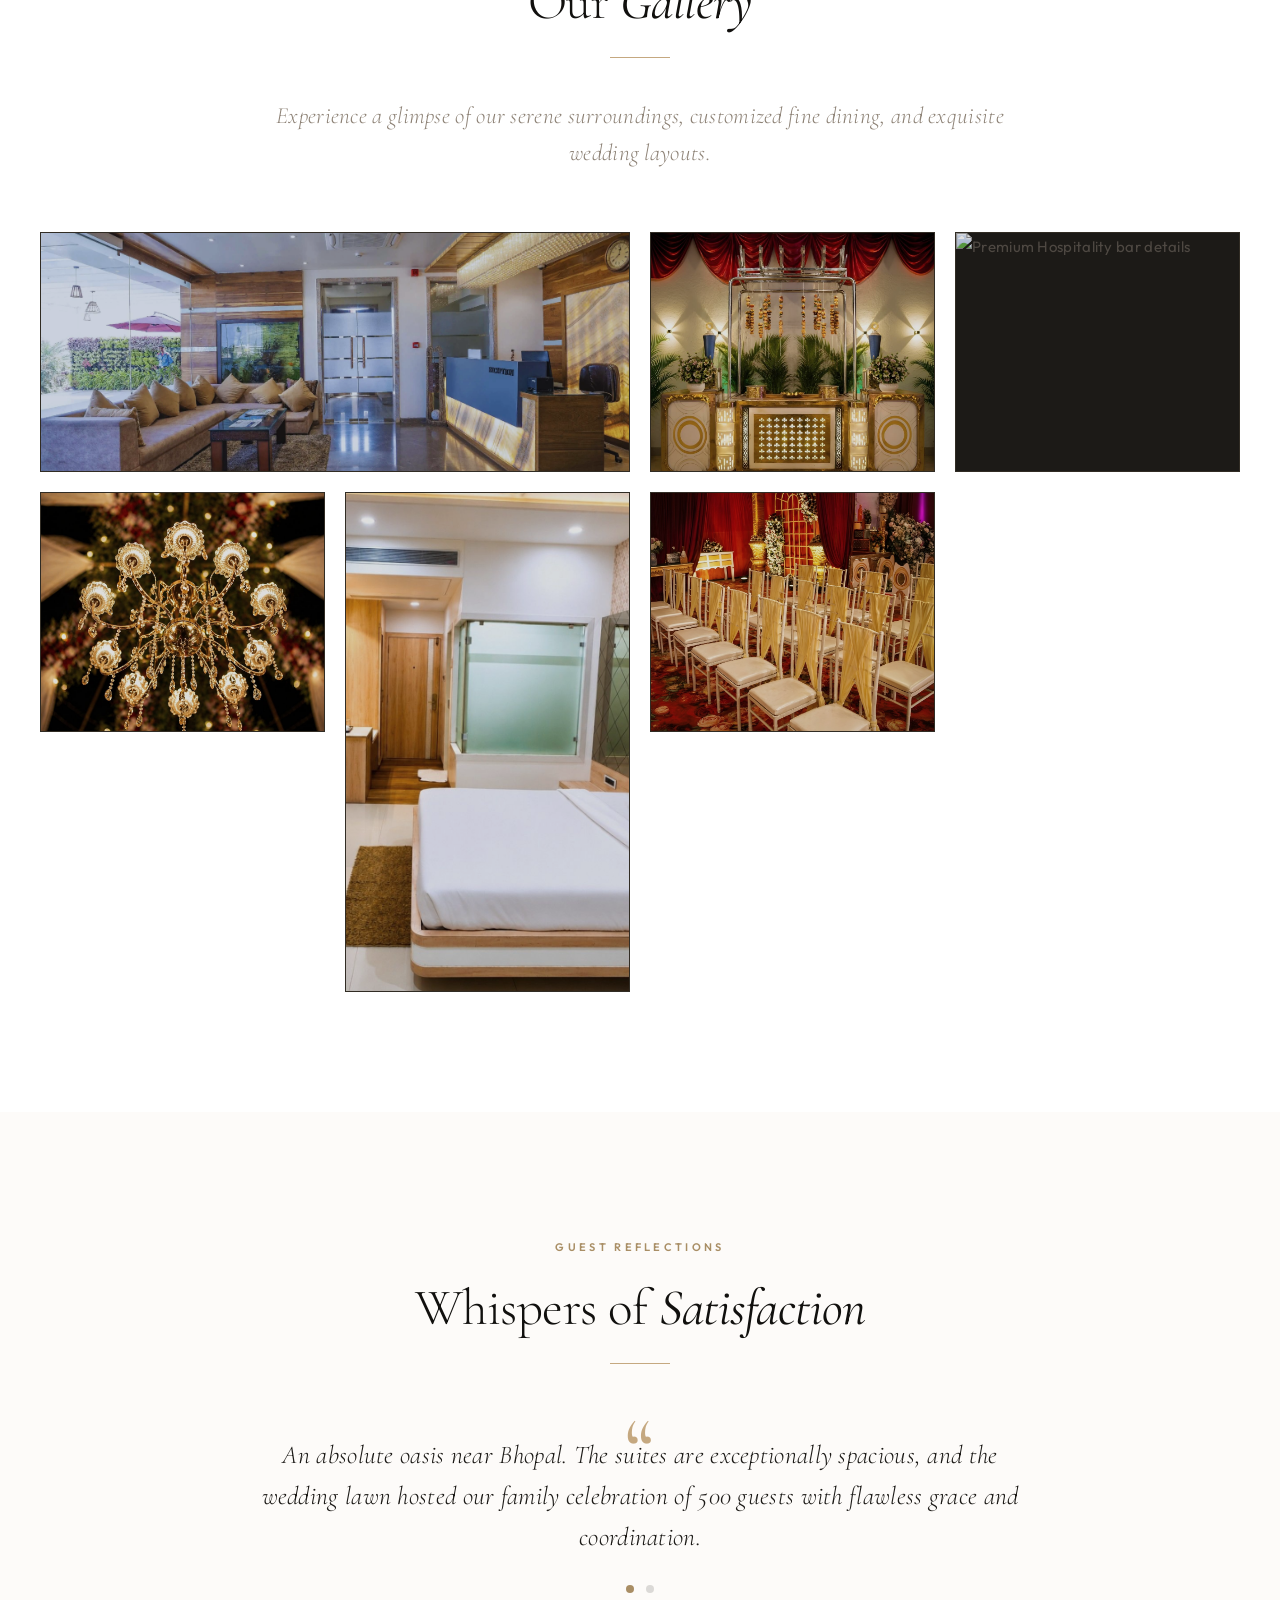
==== commit a48156ed: "Remove form" ====
--- a/index.html
+++ b/index.html
@@ -145,8 +145,7 @@
     <header class="header">
         <div class="container header-container">
             <a href="#home" class="logo">
-                <span class="logo-sub">HOTEL</span>
-                <span class="logo-main">WISTERIA BLUE</span>
+                 <img src="assets/images/Wisteria Blue.png" alt="Hotel Wisteria Blue Logo">
             </a>
             
             <nav class="nav-menu" id="nav-menu">
@@ -155,7 +154,7 @@
                 <a href="#rooms" class="nav-link">Rooms & Suites</a>
                 <a href="#events" class="nav-link">Wedding & Banquet</a>
                 <a href="#contact" class="nav-link">Contact Us</a>
-                <a href="#enquiry-modal" class="btn btn-primary nav-cta open-modal-btn">Enquire Now</a>
+                <a href="https://wa.me/919993943163" class="btn btn-primary nav-cta">Enquire Now</a>
             </nav>
 
             <button class="mobile-toggle" id="mobile-toggle" aria-label="Toggle Navigation">
@@ -164,26 +163,26 @@
         </div>
     </header>
 
-    <!-- Mobile Drawer Overlay -->
+    <!-- Mobile Drawer Overlay  avi jgj-->
     <div class="nav-overlay" id="nav-overlay"></div>
 
     <main>
         <!-- Full-bleed Cinematic Hero Section with Parallax Hook -->
         <section id="home" class="hero">
-            <div class="hero-bg" id="hero-parallax-bg" style="background-image: url('./assets/images/NewImages/Hotel\ Exterior.jpeg');">
+            <div class="hero-bg" id="hero-parallax-bg" style="background-image: url('./assets/images/NewImages/Hotel%20Exterior.jpeg');">
                 <div class="hero-overlay"></div>
             </div>
             <div class="container hero-content">
                 <span class="hero-tagline fade-up-element">Bhopal's Trusted Hospitality Destination</span>
                 <h1 class="hero-title fade-up-element">A Sanctuary of <br><span class="italic-serif">Refined Hospitality</span></h1>
-                <p class="hero-subtitle fade-up-element">Comfortable Rooms • Grand Wedding Lawn • Banquet Hall • Catering & Decoration</p>
+                <p class="hero-subtitle fade-up-element">Comfortable Rooms • In-House Fitness Center • Grand Wedding Lawn • Banquet Hall • Catering & Decoration</p>
                 <div class="hero-actions fade-up-element">
                     <a href="#rooms" class="btn btn-primary">Book a Room</a>
                     <a href="#events" class="btn btn-secondary">Enquire for Events</a>
                 </div>
             </div>
             
-            <!-- Stay Planner Booking Bar -->
+            <!-- Stay Planner Booking Bar   -->
             <div class="booking-bar-wrapper fade-up-element">
                 <div class="container">
                     <form id="stay-planner-form" class="booking-bar">
@@ -229,68 +228,85 @@
                 <span>Scroll Down</span>
                 <i class="fa-solid fa-chevron-down"></i>
             </div>
-        </section>
+        </section>   
 
         <!-- Clean Asymmetrical Welcome Section -->
         <section class="welcome-section section-padding">
             <div class="container welcome-container">
                 <div class="welcome-text fade-up-element">
                     <span class="section-badge">Welcome</span>
-                    <h2 class="section-title">Premium Stay <span class="italic-serif">Weddings & Celebrations </span> in Bhopal</h2>
+                    <h2 class="section-title">Premium Stay Weddings &<span class="italic-serif">  Celebrations </span> in Bhopal</h2>
                     <div class="title-divider-left"></div>
                     <p class="lead-text"></p>
                     <p>Located on Hoshangabad Road, Hotel Wisteria Blue is a contemporary hospitality destination offering comfortable accommodation, elegant event venues, dining experiences, and leisure facilities under one roof.</p>
 
                     <p>Whether you are planning a wedding celebration, hosting a corporate event, attending a family gathering, or visiting Bhopal for business or leisure, Hotel Wisteria Blue offers thoughtfully designed spaces, attentive service, and modern comforts to make every experience memorable.</p>
 
-                    <p>With premium rooms, a spacious wedding lawn, banquet hall, Hungry Café restaurant, and the Jal Mahal rooftop swimming pool, the hotel provides the perfect setting for both celebrations and comfortable stays.</p>
+                    <p>With premium rooms, a spacious wedding lawn, banquet hall, Multi-cuisine restaurant, and the Rooftop  Venue, the hotel provides the perfect setting for both celebrations and comfortable stays.</p>
                 </div>
                 
-                <!-- Highly elegant minimalist highlights checklist (Not cheap icon cards) -->
-                <div class="welcome-highlights fade-up-element">
-                  <div class="highlight-card">
-                        <span class="highlight-num">01</span>
-                        <div class="highlight-info">
-                            <h3>Spacious Outdoor Wedding Lawn</h3>
-                            <p>Host magnificent open-air events for up to 600 guests right on the Bhopal NH 46 corridor.</p>
-                        </div>
-                    </div>
-                    <div class="highlight-card">
-                        <span class="highlight-num">02</span>
-                        <div class="highlight-info">
-                            <h3>Elegant Indoor Banquet Hall</h3>
-                            <p>Perfect for corporate seminars, anniversaries, and intimate events of 150 to 200 guests.</p>
-                        </div>
-                    </div>
-                    <div class="highlight-card">
-                        <span class="highlight-num">03</span>
-                        <div class="highlight-info">
-                            <h3>Elite Accommodations</h3>
-                            <p>Supreme, Royale, Premium, and Suite options equipped with AC, Wi-Fi, and power backup.</p>
-                        </div>
-                    </div>
-                    <div class="highlight-card">
-                        <span class="highlight-num">04</span>
-                        <div class="highlight-info">
-                            <h3>Bespoke In-house Catering & Decor</h3>
-                            <p>Experience customizable, fine-dining menus and spectacular thematic designs.</p>
-                        </div>
-                    </div>
-                    <div class="highlight-card">
-                        <span class="highlight-num">05</span>
-                        <div class="highlight-info">
-                            <h3>Outdoor Catering Service</h3>
-                            <p>Bringing exceptional flavours and seamless hospitality to weddings, corporate events, and celebrations at your preferred venue.</p>
-                        </div>
-                    </div>
-                    <div class="highlight-card">
-                        <span class="highlight-num">06</span>
-                        <div class="highlight-info">
-                            <h3>Jal Mahal Rooftop</h3>
-                            <p>An elevated dining and leisure experience offering panoramic views, refreshing ambience, and memorable moments above the city.</p>
-                        </div>
-                    </div>   
-
+                <!-- Premium Amenities Grid -->
+                <div class="welcome-amenities fade-up-element">
+                    <span class="section-badge">Facilities</span>
+                    <h2 class="section-title">Our Amenities</h2>
+                    <div class="title-divider-left"></div>
+                    <div class="welcome-amenities-grid">
+                        <div class="welcome-amenity-item">
+                            <span class="amenity-icon">
+                                <img src="assets/images/icone/premium-rooms.svg" alt="Premium Rooms & Suites" />
+                            </span>
+                            <span class="amenity-label">Premium Rooms & Suites</span>
+                        </div>
+                        <div class="welcome-amenity-item">
+                            <span class="amenity-icon">
+                                <img src="assets/images/icone/wedding-lawn.svg" alt="Wedding Lawn" />
+                            </span>
+                            <span class="amenity-label">Wedding Lawn</span>
+                        </div>
+                        <div class="welcome-amenity-item">
+                            <span class="amenity-icon">
+                                <img src="assets/images/icone/banquet-hall.svg" alt="Banquet Hall" />
+                            </span>
+                            <span class="amenity-label">Banquet Hall</span>
+                        </div>
+                        <div class="welcome-amenity-item">
+                            <span class="amenity-icon">
+                                <img src="assets/images/icone/rooftop-venue.svg" alt="Rooftop Venue" />
+                            </span>
+                            <span class="amenity-label">Rooftop Venue</span>
+                        </div>
+                        <div class="welcome-amenity-item">
+                            <span class="amenity-icon">
+                                <img src="assets/images/icone/fitness-gym.svg" alt="Fitness Gym" />
+                            </span>
+                            <span class="amenity-label">Fitness Gym</span>
+                        </div>
+                        <div class="welcome-amenity-item">
+                            <span class="amenity-icon">
+                                <img src="assets/images/icone/restaurant.svg" alt="Multi-cuisine Restaurant" />
+                            </span>
+                            <span class="amenity-label">Multi-cuisine Restaurant</span>
+                        </div>
+                        <div class="welcome-amenity-item">
+                            <span class="amenity-icon">
+                                <img src="assets/images/icone/wifi.svg" alt="Free Wi-Fi" />
+                            </span>
+                            <span class="amenity-label">Free Wi-Fi</span>
+                        </div>
+                        <div class="welcome-amenity-item">
+                            <span class="amenity-icon">
+                                <img src="assets/images/icone/parking.svg" alt="Free Parking" />
+                            </span>
+                            <span class="amenity-label">Free Parking</span>
+                        </div>
+                        <div class="welcome-amenity-item">
+                            <span class="amenity-icon">
+                                <img src="assets/images/icone/room-service.svg" alt="Room Service" />
+                            </span>
+                            <span class="amenity-label">Room Service</span>
+                        </div>
+                    </div>
+                    <button class="more-btn" onclick="openAmenities()">More Amenities</button>
                 </div>
             </div>
         </section>
@@ -307,17 +323,17 @@
                 
                 <div class="trust-grid">
                     <div class="trust-card fade-up-element">
-                        <h3>📍 Prime Location Advantage</h3>
+                        <h3><i class="fa-solid fa-location-dot" style="color: burlywood; " > </i>  Prime Location Advantage</h3>
                         <p>Strategically located on Hoshangabad Road, Hotel Wisteria Blue offers seamless access to Bhopal’s key business hubs, shopping centers, transport points, and major attractions like Upper Lake, Van Vihar, Bhojpur Temple, and Bhimbetka.</p>
                     </div>
                     
                     <div class="trust-card fade-up-element">
-                        <h3>💍Complete Wedding & Event Destination</h3>
+                        <h3><i class="fa-solid fa-ring" style="color: burlywood;"></i>Complete Wedding & Event Destination</h3>
                         <p>From elegant banquet spaces to spacious lawns and comfortable stay options, the hotel is designed for weddings, receptions, corporate events, and social gatherings all under one roof with smooth coordination.</p>
                     </div>
                     
                     <div class="trust-card fade-up-element">
-                        <h3>🏨 Comfort, Stay & Modern Hospitality</h3>
+                        <h3><i class="fa-solid fa-hotel" style="color: burlywood;" ></i> Comfort, Stay & Modern Hospitality</h3>
                         <p>Well-designed rooms, in-house dining, and thoughtful hospitality ensure a comfortable experience for both business and leisure travelers, making it ideal for short stays and weekend getaways.</p>
                     </div>
                 </div>
@@ -366,7 +382,7 @@
                     <span class="section-badge">The Sanctuary</span>
                     <h2 class="section-title">Exquisite Rooms & Suites <br><span class="italic-serif">AT Wisteria Blue </span></h2>
                     <div class="title-divider"></div>
-                    <p class="section-subtitle">Looking for a comfortable hotel room in Bhopal? Explore our premium, air-conditioned accommodation selections.</p>
+                    <p class="section-subtitle">Looking for a comfortable hotel room in Bhopal?<br>Explore our premium accommodation selections.</p>
                 </div>
 
                 <!-- Sleek Minimalistic Details Bar -->
@@ -382,7 +398,7 @@
                     <!-- Room 1 - Supreme -->
                     <div class="room-card fade-up-element">
                         <div class="room-img-container">
-                            <img src="./assets/images/NewImages/SupremeRoom.jpg.jpeg" alt="Supreme room in Hotel Wisteria Blue Bhopal" class="room-img">
+                            <img src="./assets/images/NewImages/PremiumRoom.jpg.jpeg" alt="Supreme room in Hotel Wisteria Blue Bhopal" class="room-img">
                             <span class="room-badge">01 — SUPREME</span>
                         </div>
                         <div class="room-details">
@@ -397,7 +413,7 @@
                                 <span><i class="fa-solid fa-shower"></i> Hot & Cold Water</span>
                             </div>
                             <div class="room-footer">
-                                <a href="#enquiry-modal" class="btn btn-primary open-modal-btn" data-room="Supreme Room">Enquire Now</a>
+                                <a href="https://wa.me/919993943163" class="btn btn-primary" data-room="Supreme Room">Enquire Now</a>
                             </div>
                         </div>
                     </div>
@@ -405,7 +421,7 @@
                     <!-- Room 2 - Royale -->
                     <div class="room-card fade-up-element">
                         <div class="room-img-container">
-                            <img src="./assets/images//NewImages/Royale Room.jpg.jpeg" alt="Royale room Hotel Wisteria Blue Bhopal NH 46" class="room-img">
+                            <img src="./assets/images/NewImages/SupremeRoom.jpg.jpeg" alt="Royale room Hotel Wisteria Blue Bhopal NH 46" class="room-img">
                             <span class="room-badge-gold">02 — ROYALE</span>
                         </div>
                         <div class="room-details">
@@ -420,7 +436,7 @@
                                 <span><i class="fa-solid fa-mug-hot"></i> Coffee Brewer</span>
                             </div>
                             <div class="room-footer">
-                                <a href="#enquiry-modal" class="btn btn-primary open-modal-btn" data-room="Royale Room">Enquire Now</a>
+                                <a href="https://wa.me/919993943163" class="btn btn-primary" data-room="Royale Room">Enquire Now</a>
                             </div>
                         </div>
                     </div>
@@ -428,7 +444,7 @@
                     <!-- Room 3 - Premium -->
                     <div class="room-card fade-up-element">
                         <div class="room-img-container">
-                            <img src="./assets/images//NewImages/PremiumRoom.jpg.jpeg" class="room-img">
+                            <img src="./assets/images/NewImages/Royale%20Room.jpg.jpeg" class="room-img" alt="Premium Room interior view">
                             <span class="room-badge-luxury">03 — PREMIUM</span>
                         </div>
                         <div class="room-details">
@@ -443,7 +459,7 @@
                                 <span><i class="fa-solid fa-bell"></i> Room Service</span>
                             </div>
                             <div class="room-footer">
-                                <a href="#enquiry-modal" class="btn btn-primary open-modal-btn" data-room="Premium Room">Enquire Now</a>
+                                <a href="https://wa.me/919993943163" class="btn btn-primary" data-room="Premium Room">Enquire Now</a>
                             </div>
                         </div>
                     </div>
@@ -451,7 +467,7 @@
                        <!-- Room 4 - Suite & Family Suite -->
                     <div class="room-card fade-up-element">
                         <div class="room-img-container">
-                            <img src="./assets/images//NewImages/Royale Room.jpg.jpeg" alt="Royale room Hotel Wisteria Blue Bhopal NH 46" class="room-img">
+                            <img src="./assets/images/NewImages/Royale%20Room.jpg.jpeg" alt="Royale room Hotel Wisteria Blue Bhopal NH 46" class="room-img">
                             <span class="room-badge-gold">04 — Suite</span>
                         </div>
                         <div class="room-details">
@@ -466,7 +482,7 @@
                                 <span><i class="fa-solid fa-mug-hot"></i> Coffee Brewer</span>
                             </div>
                             <div class="room-footer">
-                                <a href="#enquiry-modal" class="btn btn-primary open-modal-btn" data-room="Royale Room">Enquire Now</a>
+                                <a href="https://wa.me/919993943163" class="btn btn-primary" data-room="Royale Room">Enquire Now</a>
                             </div>
                         </div>
                     </div>
@@ -475,7 +491,7 @@
                     <!-- Room 5 - Suite & Family Suite -->
                     <div class="room-card fade-up-element">
                         <div class="room-img-container">
-                            <img src="./assets/images//NewImages/Rooms four Bad .jpg.jpeg" alt="Best hotel suite Bhopal" class="room-img">
+                            <img src="./assets/images/NewImages/Rooms%20four%20Bad%20.jpg.jpeg" alt="Best hotel suite Bhopal" class="room-img">
                             <span class="room-badge-suite">05 — SUITE</span>
                         </div>
                         <div class="room-details">
@@ -487,16 +503,17 @@
                                 <span><i class="fa-solid fa-snowflake"></i> AC</span>
                                 <span><i class="fa-solid fa-wifi"></i> Free Wi-Fi</span>
                                 <span><i class="fa-solid fa-couch"></i> Sofa Lounge</span>
-                                <span><i class="fa-solid fa-user-group"></i> Up to 6 Guests</span>
+                                 
                             </div>
                             <div class="room-footer">
-                                <a href="#enquiry-modal" class="btn btn-primary open-modal-btn" data-room="Suite & Family Suite">Enquire Now</a>
+                                <a href="https://wa.me/919993943163" class="btn btn-primary" data-room="Suite & Family Suite">Enquire Now</a>
                             </div>
                         </div>
                     </div>
                 </div>
 
                 <!-- Comprehensive Standard Amenities Bar (Clean luxury lines) -->
+                <!-- 
                 <div class="amenities-container fade-up-element">
                     <h3 class="amenities-title">Standard Hospitality Amenities Included In All Rooms</h3>
                     <div class="amenities-grid">
@@ -508,27 +525,28 @@
                         <div class="amenity-item"><i class="fa-solid fa-broom"></i> <span>Daily Housekeeping</span></div>
                         <div class="amenity-item"><i class="fa-solid fa-bell"></i> <span>Responsive Room Service</span></div>
                         <div class="amenity-item"><i class="fa-solid fa-door-closed"></i> <span>Wardrobe & Storage Space</span></div>
-                         <div class="amenity-item"><i class="fa-solid fa-door-closed"></i> <span>Laundry Service</span></div>
-                    </div>
-                </div>
+                         <div class="amenity-item"><i class="fa-solid fa-shirt"></i> <span>Laundry Service</span></div>
+                    </div>
+                    <button class="more-btn" onclick="openAmenities()">View All Amenities</button>
+                </div>
+                -->
             </div>
         </section>
-
         <!-- Premium Banquet & Wedding Lawn Section -->
         <section id="events" class="events-section section-padding">
             <div class="container">
                 <div class="section-header text-center fade-up-element">
                     <span class="section-badge">Grand Celebrations</span>
-                    <h1 class="section-title">Wedding Lawn & Banquet Hall in <span class="italic-serif">Bhopal</span></h1>
+                    <h2 class="section-title">Wedding Lawn & Banquet Hall in <span class="italic-serif">Bhopal</span></h2>
                     <div class="title-divider"></div>
-                    <p class="section-subtitle">Planning a wedding, reception, or special celebration in Bhopal? Hotel Wisteria Blue on NH 46 is home to Bhopal's most elegant, fully managed event venues.</p>
+                    <p class="section-subtitle">Planning a wedding, reception or special celebration in Bhopal?<br>Hotel Wisteria Blue is home to Bhopal's most elegant, fully managed event venues.</p>
                 </div>
 
                 <div class="events-split">
                     <!-- Wedding Lawn Details -->
                     <div class="event-card fade-up-element">
                         <div class="event-img-wrapper">
-                            <img src="./assets/images/NewImages/Outdoor Wedding Lawn.jpeg" alt="Outdoor wedding venue Bhopal 600 guests" class="event-img">
+                            <img src="./assets/images/NewImages/Outdoor%20Wedding%20Lawn.jpeg" alt="Outdoor wedding venue Bhopal 600 guests" class="event-img">
                             <div class="capacity-tag"><i class="fa-solid fa-users"></i> Up to 600 Guests</div>
                         </div>
                         <div class="event-details">
@@ -542,14 +560,14 @@
                                 <li><i class="fa-solid fa-chevron-right"></i> <strong>In-house Decoration:</strong> Themes, florals, and lighting</li>
                                 <li><i class="fa-solid fa-chevron-right"></i> <strong>Parking:</strong> Ample dedicated spaces for guests</li>
                             </ul>
-                            <a href="#enquiry-modal" class="btn btn-primary open-modal-btn" data-event="Wedding Lawn (600 Guests)">Book Wedding Lawn</a>
+                            <a href="https://wa.me/919993943163" class="btn btn-primary" data-event="Wedding Lawn (600 Guests)">Book Wedding Lawn</a>
                         </div>
                     </div>
 
                     <!-- Banquet Hall Details -->
                     <div class="event-card fade-up-element">
                         <div class="event-img-wrapper">
-                            <img src="./assets/images/NewImages/Indoor Banquet Hall.jpeg" alt="Banquet hall 150-200 guests Bhopal" class="event-img">
+                            <img src="./assets/images/NewImages/Indoor%20Banquet%20Hall.jpeg" alt="Banquet hall 150-200 guests Bhopal" class="event-img">
                             <div class="capacity-tag"><i class="fa-solid fa-users"></i> 150 - 200 Guests</div>
                         </div>
                         <div class="event-details">
@@ -562,7 +580,7 @@
                                 <li><i class="fa-solid fa-chevron-right"></i> <strong>Services:</strong> In-house Catering & Decoration Available</li>
                                 <li><i class="fa-solid fa-chevron-right"></i> <strong>Occasions:</strong> Suitable for Corporate, Social & Family Events</li>
                             </ul>
-                            <a href="#enquiry-modal" class="btn btn-primary open-modal-btn" data-event="Banquet Hall (150-200 Guests)">Book Banquet Hall</a>
+                            <a href="https://wa.me/919993943163" class="btn btn-primary" data-event="Banquet Hall (150-200 Guests)">Book Banquet Hall</a>
                         </div>
                     </div>
                 </div>
@@ -591,18 +609,18 @@
             <div class="container">
                 <div class="section-header text-center fade-up-element">
                     <span class="section-badge">Visual Journal</span>
-                    <h2 class="section-title">Atmosphere & <span class="italic-serif">Details</span></h2>
+                    <h2 class="section-title">Our  <span class="italic-serif">Gallery</span></h2>
                     <div class="title-divider"></div>
                     <p class="section-subtitle">Experience a glimpse of our serene surroundings, customized fine dining, and exquisite wedding layouts.</p>
                 </div>
                 
                 <div class="gallery-grid fade-up-element">
                     <div class="gallery-item item-wide">
-                        <img src="./assets/images/NewImages/Hotel Exterior.jpeg" alt="Hotel Exterior facade dusk" class="gallery-img">
+                        <img src="./assets/images/NewImages/Hotel%20Exterior.jpeg" alt="Hotel Exterior facade dusk" class="gallery-img">
                         <div class="gallery-overlay-text">Hotel Exterior</div>
                     </div>
                     <div class="gallery-item">
-                        <img src="./assets/images/NewImages/Bespoke Catering.jpeg" alt="Exquisite Fine Dining Catering" class="gallery-img">
+                        <img src="./assets/images/NewImages/Bespoke%20Catering.jpeg" alt="Exquisite Fine Dining Catering" class="gallery-img">
                         <div class="gallery-overlay-text">Bespoke Catering</div>
                     </div>
                     <div class="gallery-item">
@@ -610,15 +628,15 @@
                         <div class="gallery-overlay-text">Elite Hospitality</div>
                     </div>
                     <div class="gallery-item">
-                        <img src="./assets/images/NewImages/Wedding Decor.jpeg" alt="Beautiful outdoor wedding design" class="gallery-img">
+                        <img src="./assets/images/NewImages/Wedding%20Decor.jpeg" alt="Beautiful outdoor wedding design" class="gallery-img">
                         <div class="gallery-overlay-text">Wedding Decor</div>
                     </div>
                     <div class="gallery-item item-tall">
-                        <img src="https://images.unsplash.com/photo-1618773928121-c32242e63f39?auto=format&fit=crop&w=800&q=80" alt="Premium suite linen bedding" class="gallery-img">
+                        <img src="./assets/images/NewImages/SupremeRoom.jpg.jpeg" alt="Premium suite linen bedding" class="gallery-img">
                         <div class="gallery-overlay-text">Luxury Linen</div>
                     </div>
                     <div class="gallery-item">
-                        <img src="./assets/images/NewImages/Imperial Banquet.jpeg" alt="Grand banquet celebration setup" class="gallery-img">
+                        <img src="./assets/images/NewImages/Imperial%20Banquet.jpeg" alt="Grand banquet celebration setup" class="gallery-img">
                         <div class="gallery-overlay-text">Imperial Banquet</div>
                     </div>
                 </div>
@@ -713,7 +731,7 @@
                     </div>
                 </div>
 
-                <!-- Custom Luxury Enquiry Form Panel -->
+                <!-- Custom Luxury Enquiry Form Panel  
                 <div class="contact-form-panel">
                     <h3 class="form-title">Send Stay or Event Enquiry</h3>
                     <form id="main-contact-form" class="styled-form">
@@ -758,7 +776,7 @@
                         </div>
                     </form>
                 </div>
-            </div>
+            </div>                  -->
 
             <!-- Directions & Google Maps Iframe Embed (Local SEO Signal) -->
             <div class="container map-container section-padding-top">
@@ -835,7 +853,7 @@
             <div class="modal-content">
                 <div class="modal-header">
                     <h3 class="modal-title" id="modal-title-text">Enquire with Hotel Wisteria Blue</h3>
-                    <button class="close-modal-btn modal-close-btn">&times;</button>
+                    <button class="close-modal-btn modal-close-btn" aria-label="Close modal">&times;</button>
                 </div>
                 <div class="modal-body">
                     <form id="modal-enquiry-form" class="styled-form">
@@ -873,6 +891,71 @@
                         </div>
                     </form>
                 </div>
+            </div>
+        </div>
+    </div>
+
+    <!-- Interactive Amenities Popup Modal -->
+    <div class="amenity-popup" id="amenityPopup">
+        <div class="popup-box">
+            <button class="close-popup" onclick="closeAmenities()" aria-label="Close amenities popup">&times;</button>
+            <h3 class="amenities-title">Our Amenities</h3>
+            <div class="title-divider-left"></div>
+            <p class="popup-subtitle">A full list of facilities available at Hotel Wisteria Blue</p>
+            <div class="popup-grid">
+                <div class="popup-item">
+                    <span class="amenity-icon"><img src="assets/images/icone/premium-rooms.svg" alt="Premium Rooms & Suites" /></span>
+                    <span>Premium Rooms & Suites</span>
+                </div>
+                <div class="popup-item">
+                    <span class="amenity-icon"><img src="assets/images/icone/wedding-lawn.svg" alt="Wedding Lawn" /></span>
+                    <span>Wedding Lawn</span>
+                </div>
+                <div class="popup-item">
+                    <span class="amenity-icon"><img src="assets/images/icone/banquet-hall.svg" alt="Banquet Hall" /></span>
+                    <span>Banquet Hall</span>
+                </div>
+                <div class="popup-item">
+                    <span class="amenity-icon"><img src="assets/images/icone/rooftop-venue.svg" alt="Rooftop Venue" /></span>
+                    <span>Rooftop Venue</span>
+                </div>
+                <div class="popup-item">
+                    <span class="amenity-icon"><img src="assets/images/icone/fitness-gym.svg" alt="Fitness Gym" /></span>
+                    <span>Fitness Gym</span>
+                </div>
+                <div class="popup-item">
+                    <span class="amenity-icon"><img src="assets/images/icone/restaurant.svg" alt="Multi-cuisine Restaurant" /></span>
+                    <span>Multi-cuisine Restaurant</span>
+                </div>
+                <div class="popup-item">
+                    <span class="amenity-icon"><img src="assets/images/icone/wifi.svg" alt="Free Wi-Fi" /></span>
+                    <span>Free Wi-Fi</span>
+                </div>
+                <div class="popup-item">
+                    <span class="amenity-icon"><img src="assets/images/icone/parking.svg" alt="Free Parking" /></span>
+                    <span>Free Parking</span>
+                </div>
+                <div class="popup-item">
+                    <span class="amenity-icon"><img src="assets/images/icone/room-service.svg" alt="Room Service" /></span>
+                    <span>Room Service</span>
+                </div>
+                <div class="popup-item">
+                    <span class="amenity-icon"><img src="assets/images/icone/housekeeping.svg" alt="Housekeeping" /></span>
+                    <span>Housekeeping</span>
+                </div>
+                 <div class="popup-item">
+                    <span class="amenity-icon"><img src="assets/images/icone/laundry-service.svg" alt="Laundry Service" /></span>
+                    <span>Laundry Service</span>
+                </div>
+                <div class="popup-item">
+                    <span class="amenity-icon"><img src="assets/images/icone/event-planning.svg" alt="Event Planning Support" /></span>
+                    <span>Event Planning Support</span>
+                </div>
+                <div class="popup-item">
+                    <span class="amenity-icon"><img src="assets/images/icone/front-desk.svg" alt="24-Hour Front Desk" /></span>
+                    <span>24-Hour Front Desk</span>
+                </div>
+                 
             </div>
         </div>
     </div>
--- a/style.css
+++ b/style.css
@@ -41,6 +41,7 @@
     scroll-behavior: smooth;
     scroll-padding-top: var(--header-height);
     -webkit-font-smoothing: antialiased;
+    overflow-x: hidden; /* Prevent horizontal viewport scrollbars */
 }
 
 body {
@@ -411,7 +412,7 @@
     z-index: 2;
     max-width: 950px;
     padding: 0 20px;
-    margin-top: -60px; /* Offset for floating booking bar */
+    margin-top: -60px; /* Offset for floating booking bar — overridden on mobile */
 }
 
 .hero-tagline {
@@ -1207,8 +1208,10 @@
 
 .reviews-slider {
     position: relative;
-    height: 250px;
+    height: auto; /* Height will be set dynamically via JS to prevent text cut-off */
+    min-height: 150px;
     overflow: hidden;
+    transition: height 0.4s ease;
 }
 
 .review-card {
@@ -1746,19 +1749,19 @@
     position: fixed;
     top: 0;
     left: 0;
-    width: 100vw;
-    height: 100vh;
+    width: 100%;
+    height: 100%;
     background-color: rgba(17, 16, 14, 0.55);
     backdrop-filter: blur(8px);
     z-index: 998;
-    display: none;
     opacity: 0;
-    transition: opacity 0.4s ease;
+    visibility: hidden;
+    transition: opacity 0.4s ease, visibility 0.4s ease;
 }
 
 .nav-overlay.open {
-    display: block;
     opacity: 1;
+    visibility: visible;
 }
 
 /* --- Scroll-triggered Animations --- */
@@ -1874,9 +1877,9 @@
     }
 }
 
-@media (max-width: 768px) {
+@media (max-width: 992px) {
     .top-bar {
-        display: none; /* Hide top utility bar on mobile to save vertical viewport */
+        display: none; /* Hide top utility bar on tablet/mobile to save vertical viewport */
     }
     
     .mobile-toggle {
@@ -1896,12 +1899,16 @@
         justify-content: flex-start;
         padding: 100px 40px 40px 40px;
         z-index: 999;
-        transition: right 0.5s cubic-bezier(0.16, 1, 0.3, 1);
+        transition: right 0.5s cubic-bezier(0.16, 1, 0.3, 1), visibility 0.5s;
         gap: 15px;
+        overflow-y: auto;
+        max-height: 100vh;
+        visibility: hidden; /* Avoid mobile horizontal layout stretching when closed */
     }
     
     .nav-menu.open {
         right: 0;
+        visibility: visible;
     }
     
     .nav-link {
@@ -1921,7 +1928,9 @@
         margin-left: 0;
         width: 100%;
     }
-    
+}
+
+@media (max-width: 768px) {
     /* Responsive scales */
     .hero-title {
         font-size: 3rem;
@@ -1945,8 +1954,8 @@
         position: relative;
         bottom: 0;
         transform: none;
-        margin-top: 40px;
-        margin-bottom: -40px;
+        margin-top: 30px;
+        margin-bottom: 0;
         padding: 0;
     }
     
@@ -1963,6 +1972,66 @@
     .welcome-section {
         padding-top: 80px;
     }
+
+    /* ---------- MOBILE HERO FIX ----------
+     * The sticky header (90px) sits above the hero. On mobile the
+     * hero height is auto (column layout) so we must:
+     *  1. Remove the desktop negative margin-top on .hero-content
+     *     that was only needed to offset the floating booking bar.
+     *  2. Add enough padding so the tagline/title are never clipped.
+     *  3. Give the hero a min-height that fills the visible screen.
+     * --------------------------------------- */
+    .hero {
+        height: auto;
+        min-height: 100vh;
+        min-height: 100svh; /* small viewport units — better on iOS safari */
+        flex-direction: column;
+        justify-content: center;
+        align-items: center;
+        padding-top: calc(var(--header-height) + 20px); /* clear sticky header */
+        padding-bottom: 60px;
+        overflow: visible;
+    }
+
+    .hero-bg {
+        position: absolute;
+        top: 0;
+        left: 0;
+        width: 100%;
+        height: 100%;
+        background-position: center center;
+        background-size: cover;
+    }
+
+    .hero-content {
+        margin-top: 0;         /* cancel desktop -60px offset */
+        padding: 0 24px;
+        width: 100%;
+        max-width: 100%;
+        text-align: center;
+    }
+
+    .hero-tagline {
+        font-size: 10px;
+        letter-spacing: 0.28em;
+        margin-bottom: 18px;
+    }
+
+    .hero-actions {
+        flex-direction: column;
+        align-items: center;
+        gap: 14px;
+        width: 100%;
+    }
+
+    .hero-actions .btn {
+        width: 100%;
+        max-width: 280px;
+    }
+
+    .hero-scroll-indicator {
+        display: none; /* hide scroll hint — no room on short mobile screens */
+    }
     
     .room-details {
         padding: 35px 25px;
@@ -1989,7 +2058,7 @@
     }
     
     .reviews-slider {
-        height: 380px;
+        height: auto;
     }
     
     .review-text {
@@ -2015,10 +2084,11 @@
     
     .mobile-sticky-actions {
         display: flex;
+        padding-bottom: env(safe-area-inset-bottom);
     }
     
     body {
-        padding-bottom: 56px; /* Sticky floating CTA bar clearance */
+        padding-bottom: calc(56px + env(safe-area-inset-bottom)); /* Sticky floating CTA bar clearance + safe area */
     }
     
     .footer-grid {
@@ -2056,11 +2126,18 @@
 
 @media (max-width: 480px) {
     .container {
-        padding: 0 20px;
-    }
-    
+        padding: 0 16px;
+    }
+
+    /* Hero: slightly tighter padding on smallest screens */
+    .hero {
+        padding-top: calc(var(--header-height) + 10px);
+        padding-bottom: 50px;
+    }
+
     .hero-title {
-        font-size: 2.5rem;
+        font-size: 2.4rem;
+        line-height: 1.15;
     }
     
     .section-title {
@@ -2068,7 +2145,7 @@
     }
     
     .reviews-slider {
-        height: 440px;
+        height: auto;
     }
     
     .review-text {
@@ -2087,133 +2164,183 @@
 
 
 
-.amenities-section{
-    font-family: Arial, sans-serif;
-    padding:20px;
-}
-
-.amenities-title{
-    font-size:38px;
-    font-family:serif;
-    margin-bottom:35px;
-    color:#222;
-}
-
-.amenities-grid{
-    display:grid;
-    grid-template-columns:repeat(3,1fr);
-    gap:45px 35px;
-}
-
-.amenity-item{
-    display:flex;
-    align-items:center;
-    gap:15px;
-    font-size:18px;
-    color:#555;
-}
-
-.amenity-icon{
-    font-size:35px;
-    color:#a96b12;
-}
-
-
-.more-btn{
-    margin-top:35px;
-    padding:13px 35px;
-    background:white;
-    border:2px solid #a96b12;
-    color:#a96b12;
-    cursor:pointer;
-    font-size:16px;
-}
-
-
-
-/* POPUP */
-
-.amenity-popup{
-
-    position:fixed;
-    top:0;
-    left:0;
-    width:100%;
-    height:100%;
-
-    background:rgba(0,0,0,0.65);
-
-    display:none;
-    justify-content:center;
-    align-items:center;
-
-    z-index:99999;
-
-}
-
-
-.popup-box{
-
-    background:white;
-
-    width:75%;
-    padding:55px;
-
-    position:relative;
-
-}
-
-
-.close-popup{
-
-    position:absolute;
-
-    right:25px;
-    top:15px;
-
-    font-size:35px;
-    cursor:pointer;
-
-}
-
-
-
-.popup-grid{
-
-    display:grid;
-    grid-template-columns:repeat(4,1fr);
-
-    gap:45px 35px;
-
-}
-
-
-.popup-item{
-
-    display:flex;
-
-    gap:15px;
-
-    font-size:18px;
-
-    color:#555;
-
-}
-
-
-@media(max-width:768px){
-
-.amenities-grid,
-.popup-grid{
-
-grid-template-columns:1fr;
-
-}
-
-.popup-box{
-
-width:90%;
-
-}
-
-}
+/* VIEW MORE AMENITIES BUTTON */
+.more-btn {
+    display: inline-flex;
+    align-items: center;
+    justify-content: center;
+    margin-top: 35px;
+    padding: 14px 30px;
+    background: transparent;
+    border: 1px solid var(--color-accent-dark);
+    color: var(--color-accent-dark);
+    font-family: var(--font-sans);
+    font-size: 11px;
+    font-weight: 600;
+    text-transform: uppercase;
+    letter-spacing: 0.2rem;
+    cursor: pointer;
+    transition: var(--transition-premium);
+}
+
+.more-btn:hover {
+    background-color: var(--color-accent-dark);
+    color: var(--color-bg-light);
+}
+
+/* POPUP MODAL FOR ALL AMENITIES */
+.amenity-popup {
+    position: fixed;
+    top: 0;
+    left: 0;
+    width: 100%;
+    height: 100%;
+    background-color: rgba(17, 16, 14, 0.65);
+    backdrop-filter: blur(10px);
+    display: none;
+    justify-content: center;
+    align-items: center;
+    z-index: 1050;
+}
+
+.popup-box {
+    background-color: var(--color-bg-white);
+    border: 1px solid var(--color-accent);
+    padding: 50px 40px;
+    width: 90%;
+    max-width: 800px;
+    position: relative;
+    box-shadow: 0 30px 90px rgba(17, 16, 14, 0.25);
+    max-height: 90vh;
+    overflow-y: auto;
+}
+
+.close-popup {
+    position: absolute;
+    right: 25px;
+    top: 20px;
+    font-size: 28px;
+    line-height: 1;
+    color: var(--color-text-light);
+    cursor: pointer;
+    transition: var(--transition-premium);
+    background: none;
+    border: none;
+    padding: 0;
+}
+
+.close-popup:hover {
+    color: var(--color-primary);
+}
+
+.popup-grid {
+    display: grid;
+    grid-template-columns: repeat(3, 1fr);
+    gap: 30px 24px;
+    margin-top: 30px;
+}
+
+.popup-item {
+    display: flex;
+    align-items: center;
+    gap: 16px;
+    font-size: 13.5px;
+    color: var(--color-primary);
+    font-weight: 500;
+}
+
+.popup-item .amenity-icon i {
+    font-size: 16px;
+    color: var(--color-accent-dark);
+    width: 20px;
+    text-align: center;
+}
+
+/* Responsive layout adjustments for popup and amenities */
+@media (max-width: 768px) {
+    .popup-grid {
+        grid-template-columns: repeat(2, 1fr);
+        gap: 20px;
+    }
+    .popup-box {
+        padding: 40px 24px;
+        width: 92%;
+    }
+}
+
+@media (max-width: 480px) {
+    .popup-grid {
+        grid-template-columns: 1fr;
+        gap: 16px;
+    }
+}
+
+/* Intermediate size desktop header layout fix */
+@media (min-width: 993px) and (max-width: 1150px) {
+    .nav-menu {
+        gap: 20px;
+    }
+    .nav-cta {
+        margin-left: 0;
+        padding: 12px 18px;
+    }
+}
+
+/* 390px (iPhone 14 / Pixel 6a) – hero title fine-tune */
+@media (max-width: 390px) {
+    .hero {
+        padding-top: calc(var(--header-height) + 8px);
+        padding-bottom: 44px;
+    }
+    .hero-title {
+        font-size: 2rem;
+        line-height: 1.2;
+    }
+    .hero-subtitle {
+        font-size: 10px;
+        letter-spacing: 0.1em;
+    }
+    .section-title {
+        font-size: 1.8rem;
+    }
+    .booking-bar {
+        padding: 16px;
+    }
+}
+
+/* 360px (smallest common Android phones) */
+@media (max-width: 360px) {
+    .hero {
+        padding-top: 40px;  /*calc(var(--header-height) + 4px);*/
+        padding-bottom: 40px;
+    }
+    .hero-tagline {
+        font-size: 9px;
+        letter-spacing: 0.22em;
+        margin-bottom: 14px;
+    }
+    .hero-title {
+        font-size: 1.85rem;
+        line-height: 1.2;
+        margin-bottom: 18px;
+    }
+    .hero-subtitle {
+        font-size: 9.5px;
+        letter-spacing: 0.08em;
+        margin-bottom: 28px;
+    }
+    .hero-actions .btn {
+        padding: 14px 28px;
+        font-size: 10px;
+    }
+    .section-title {
+        font-size: 1.65rem;
+    }
+    .booking-bar {
+        padding: 14px;
+        grid-template-columns: 1fr;
+    }
+    .booking-btn {
+        grid-column: span 1;
+    }
+}
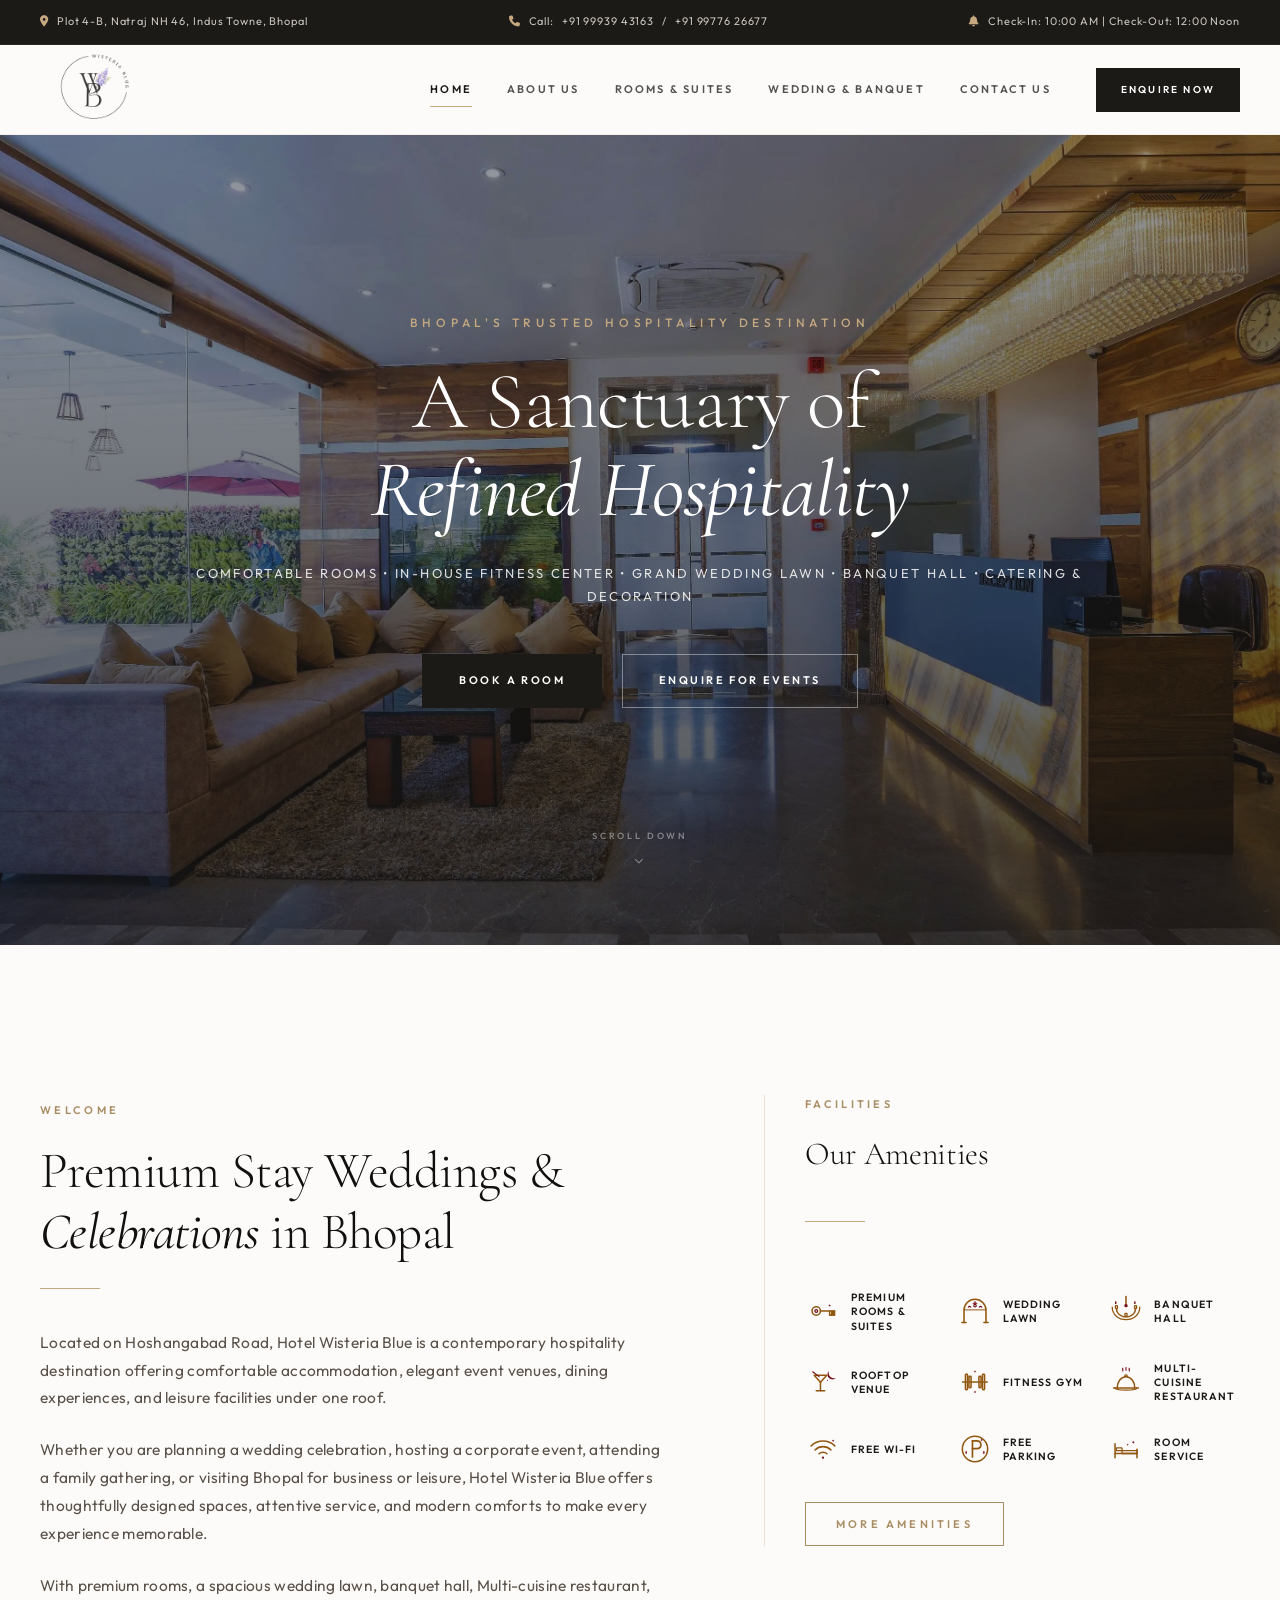
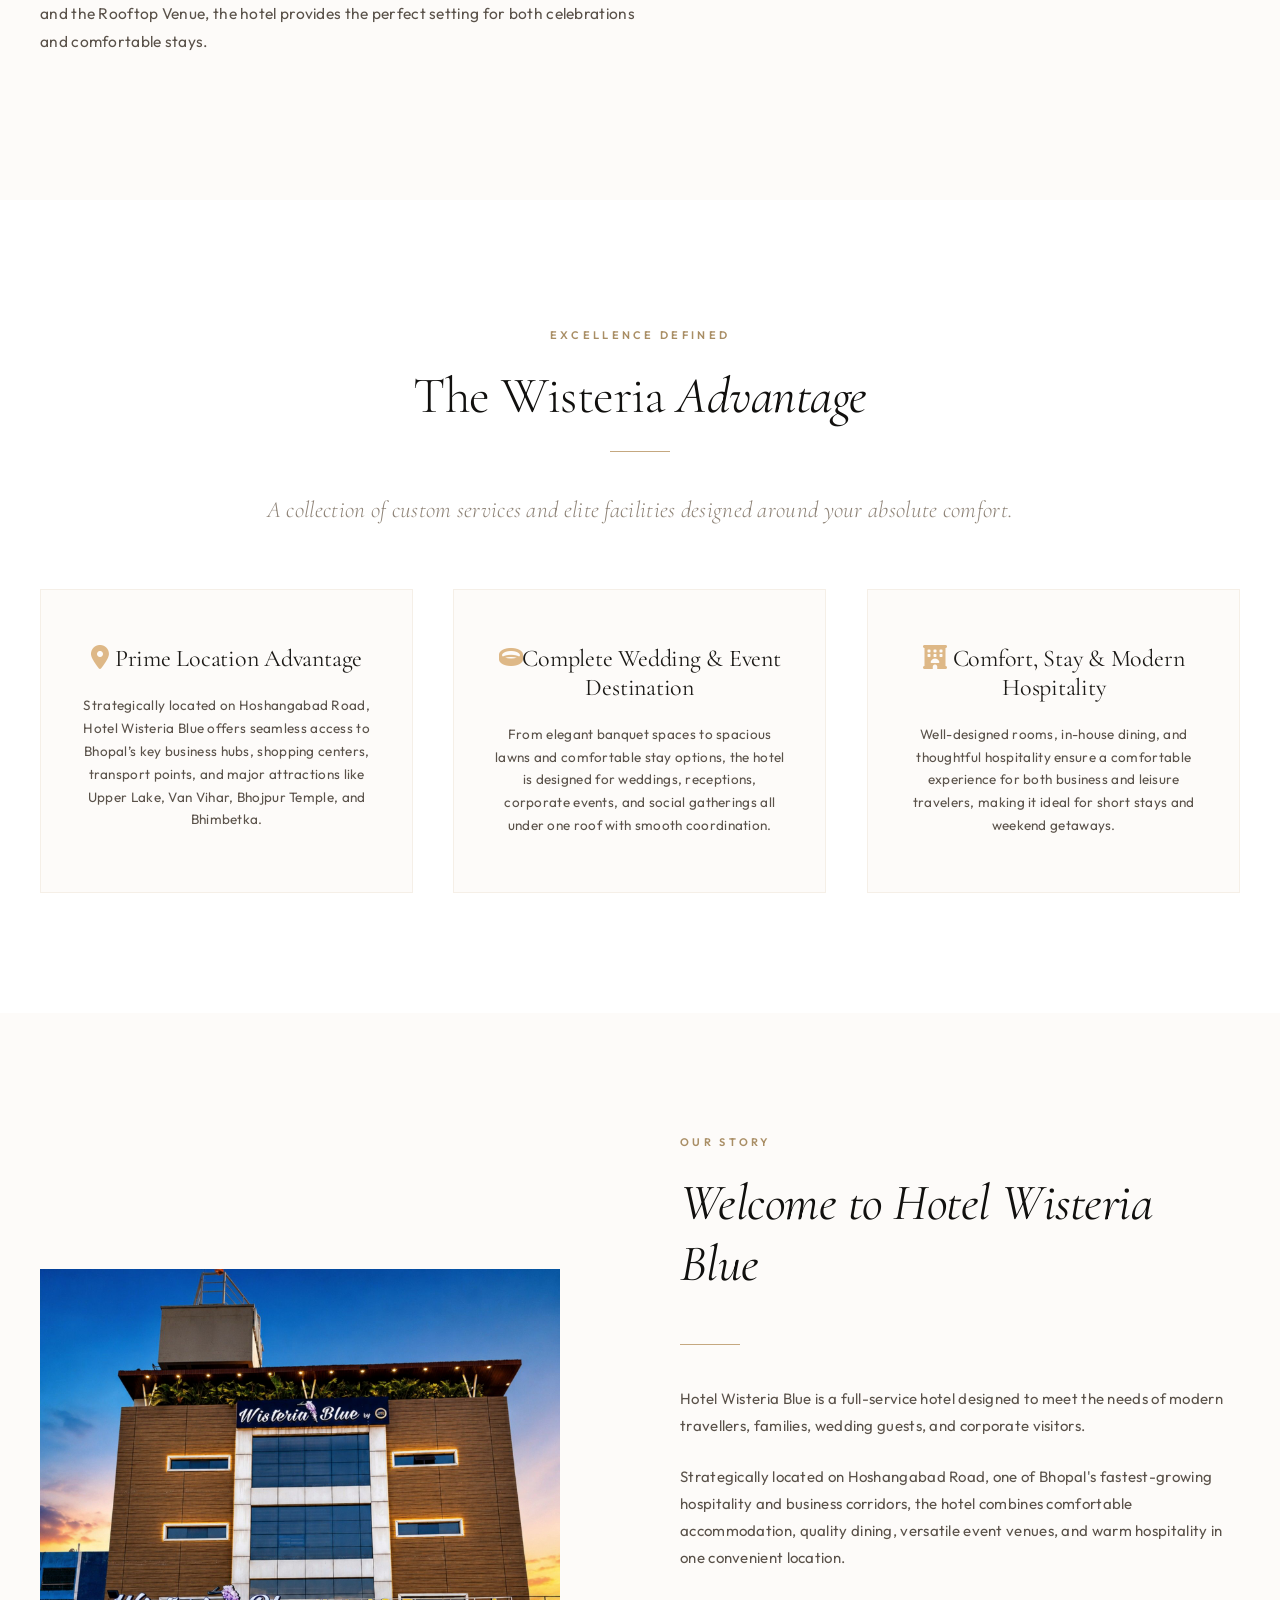
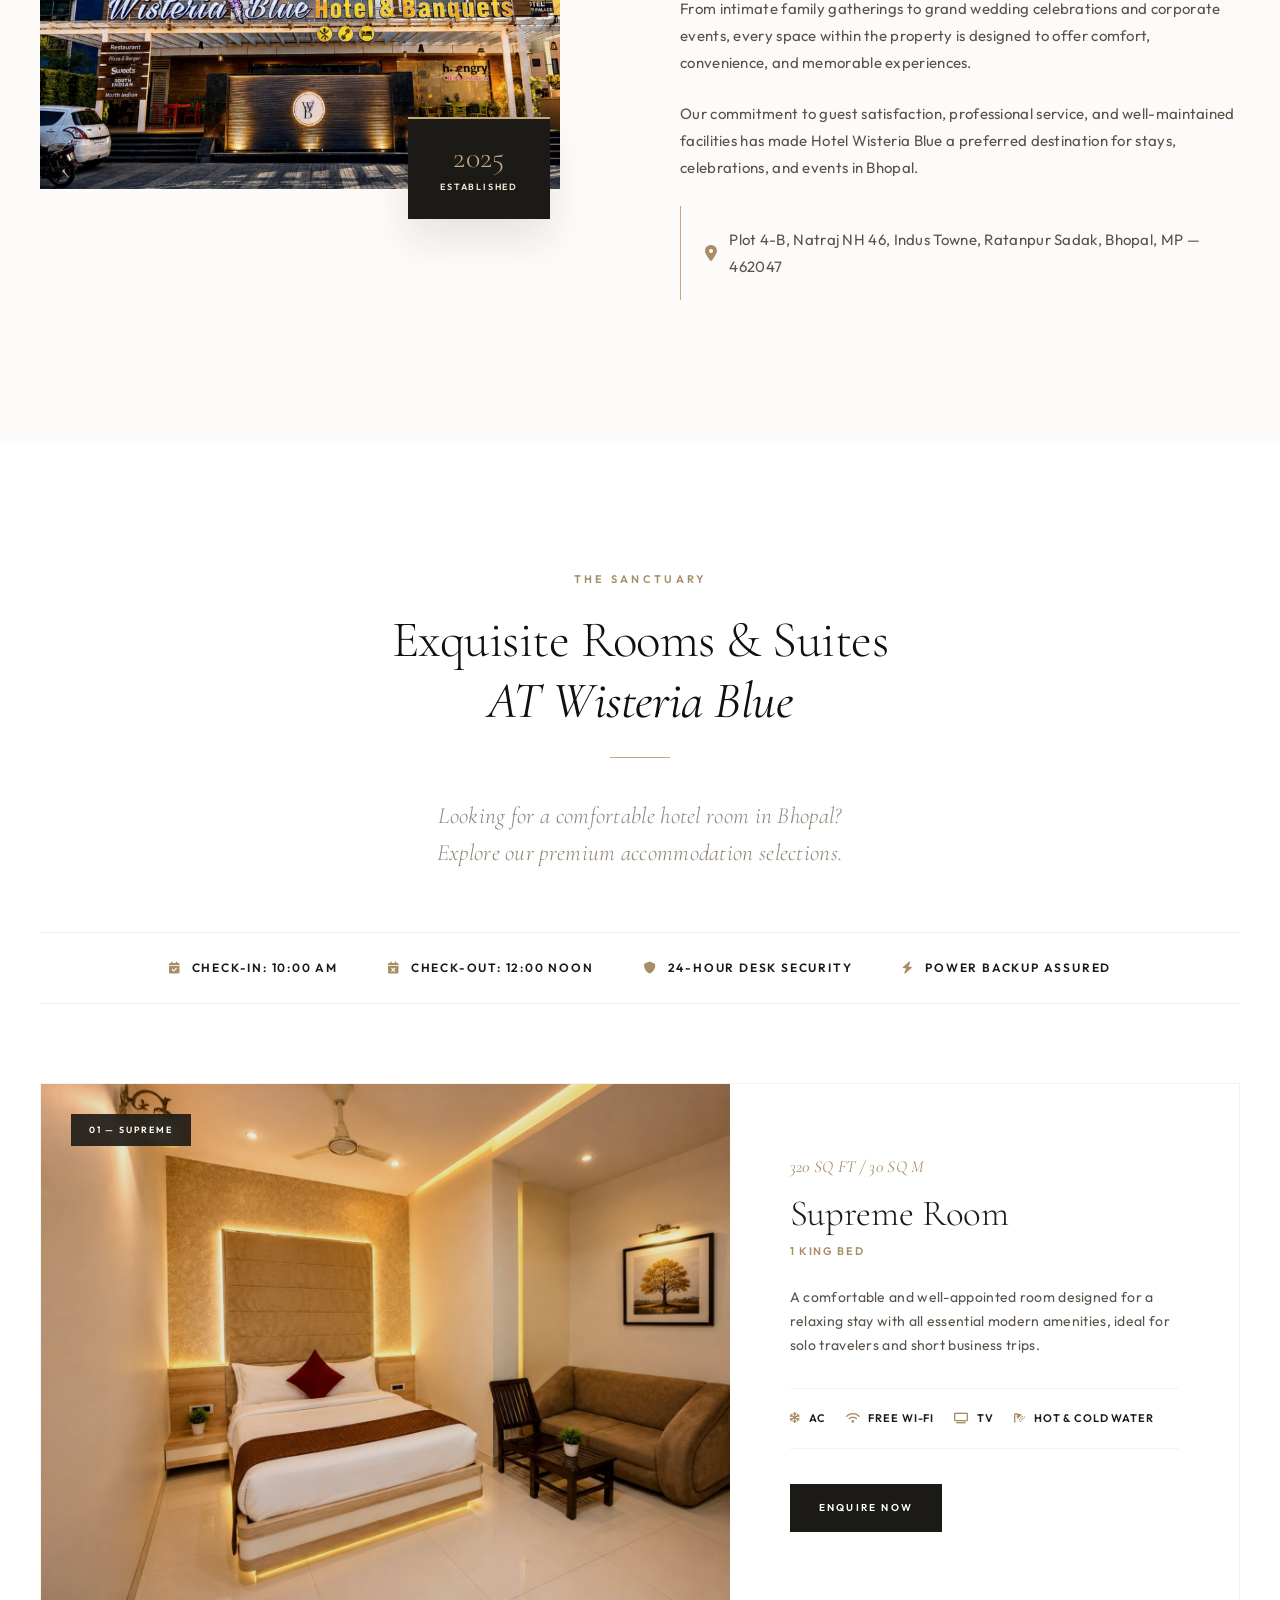
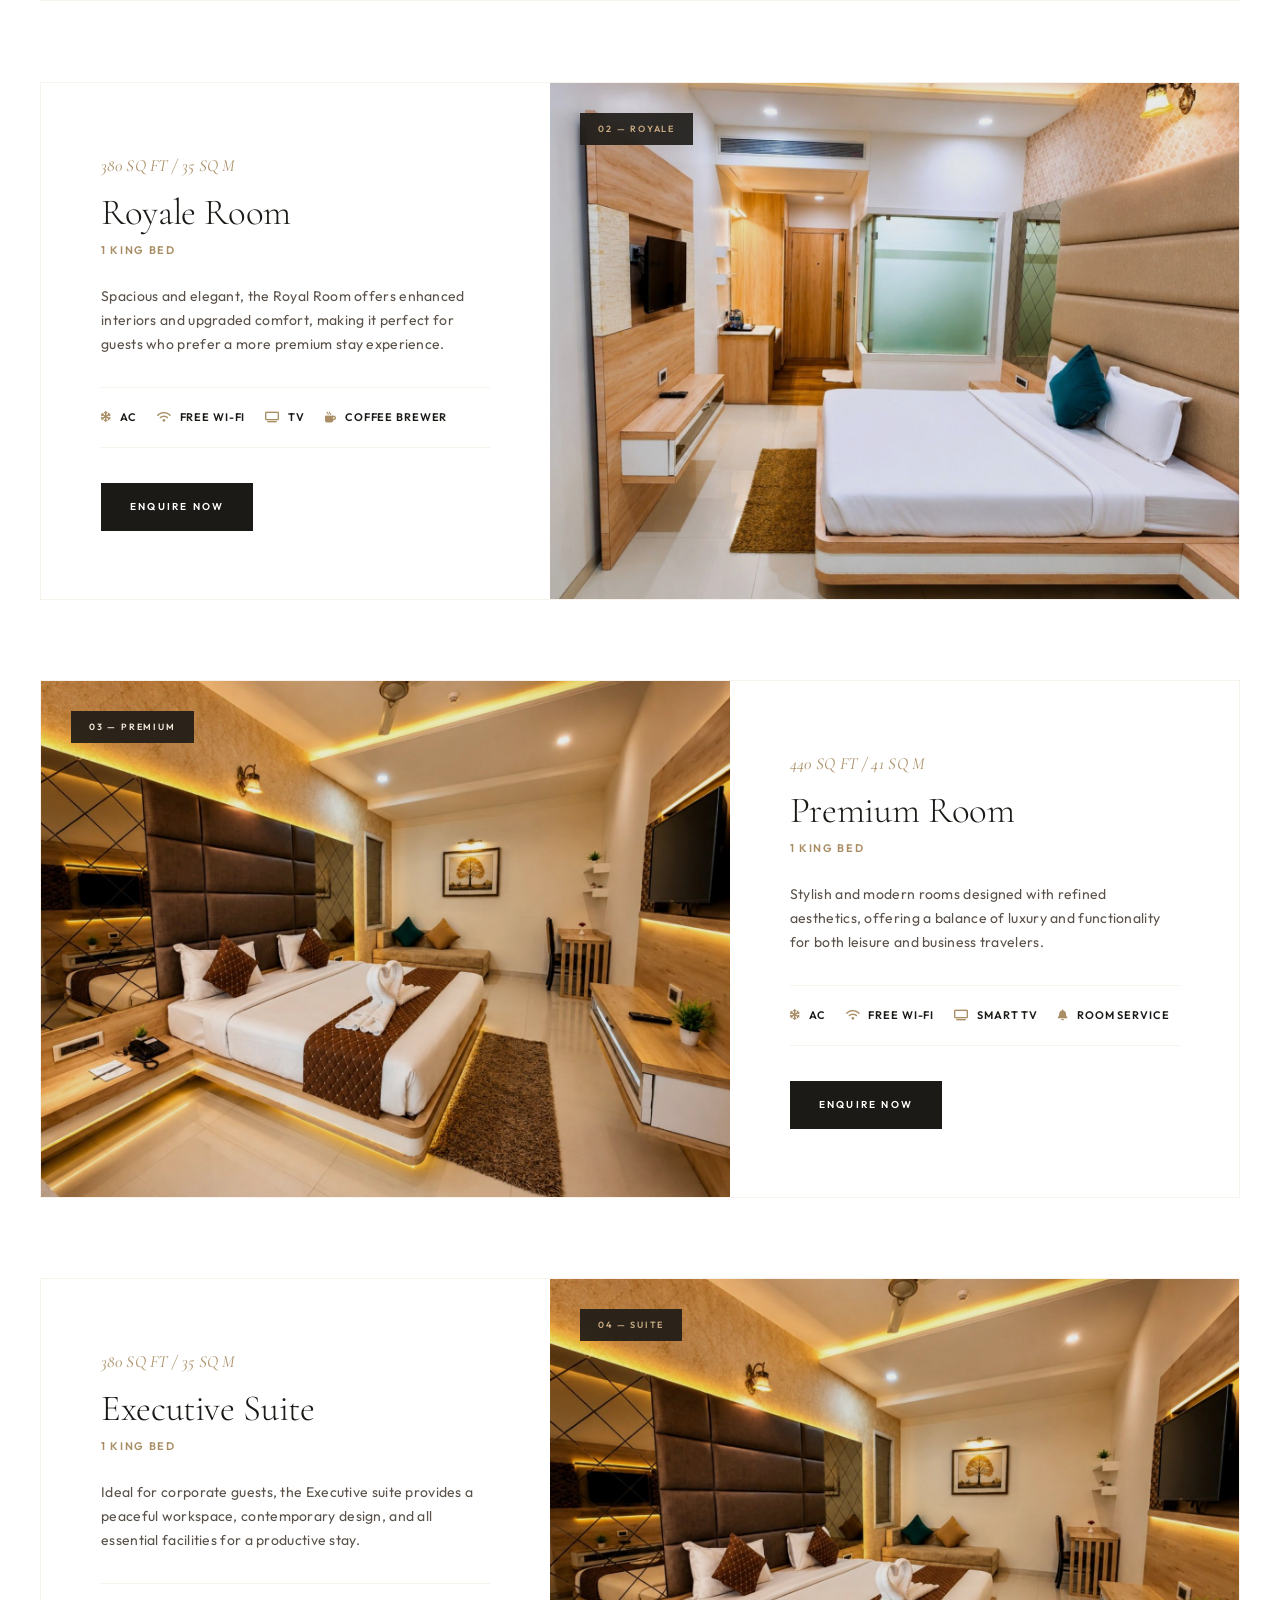
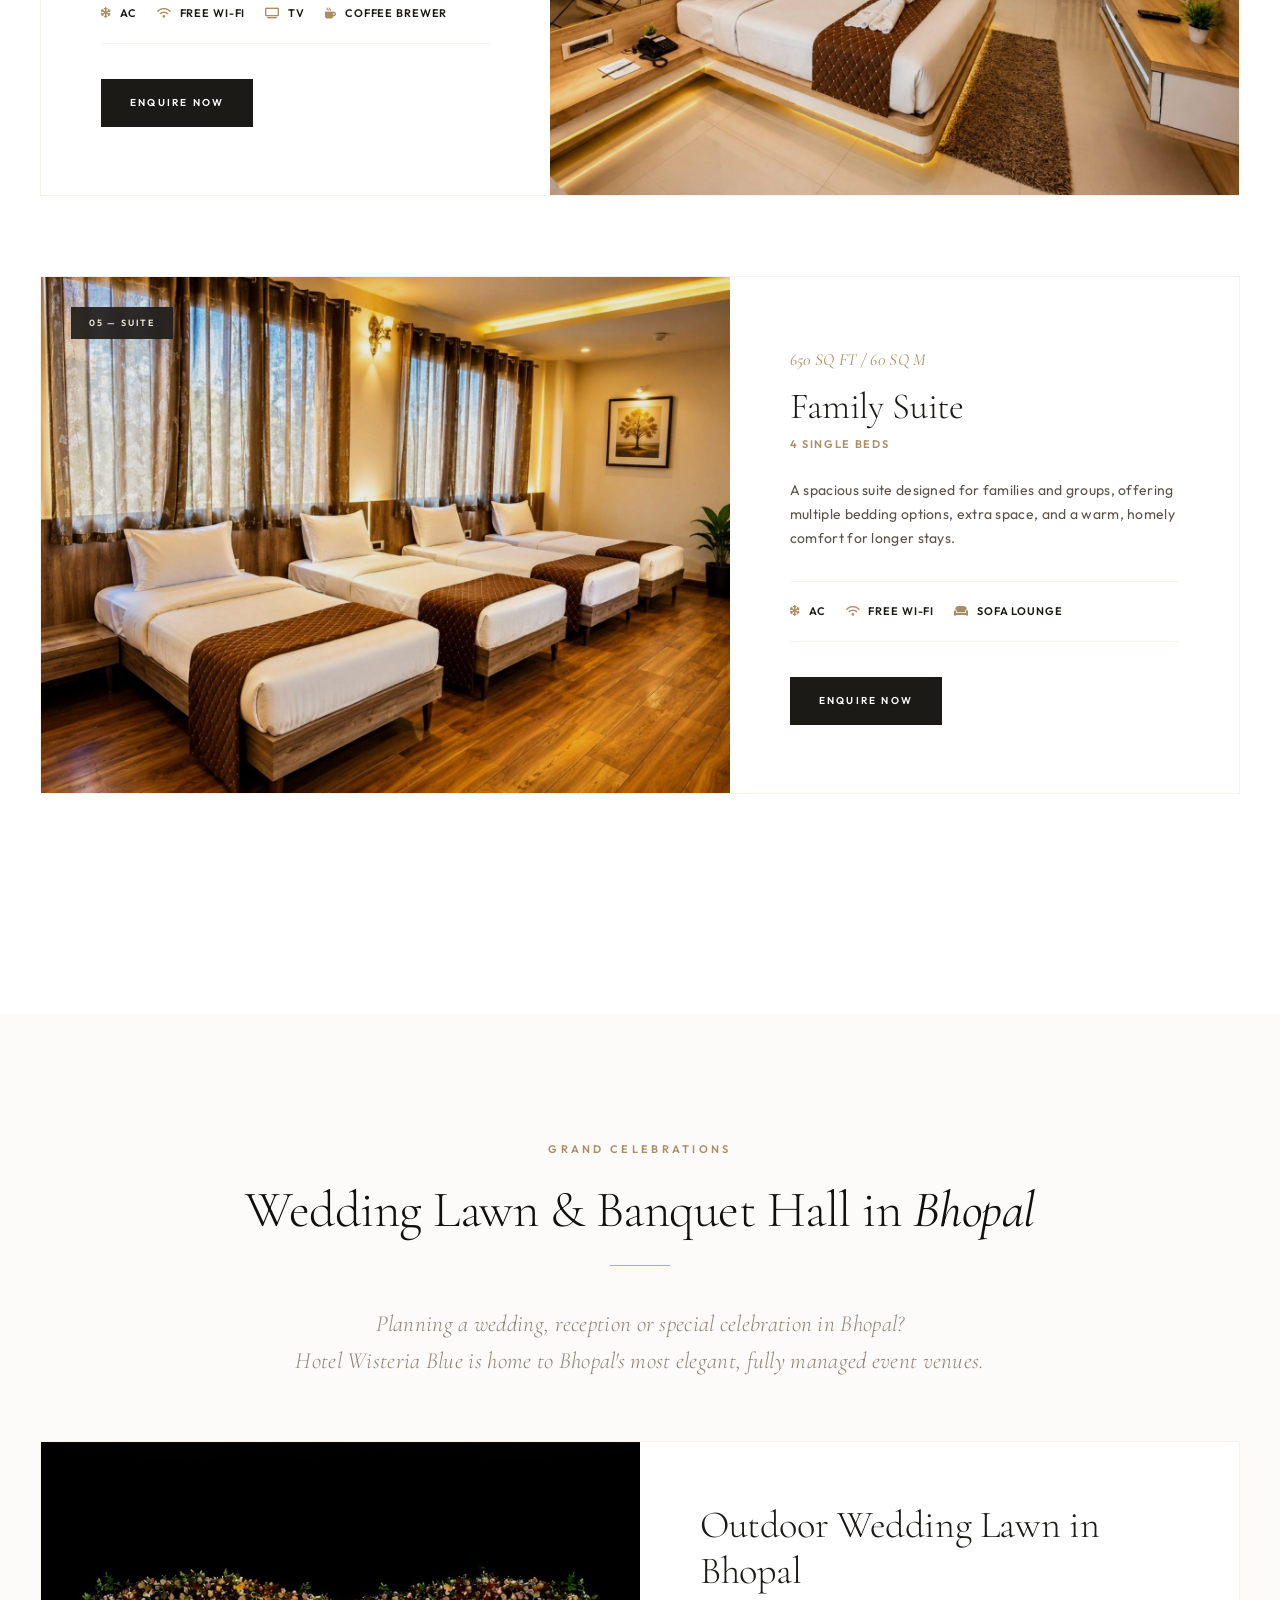
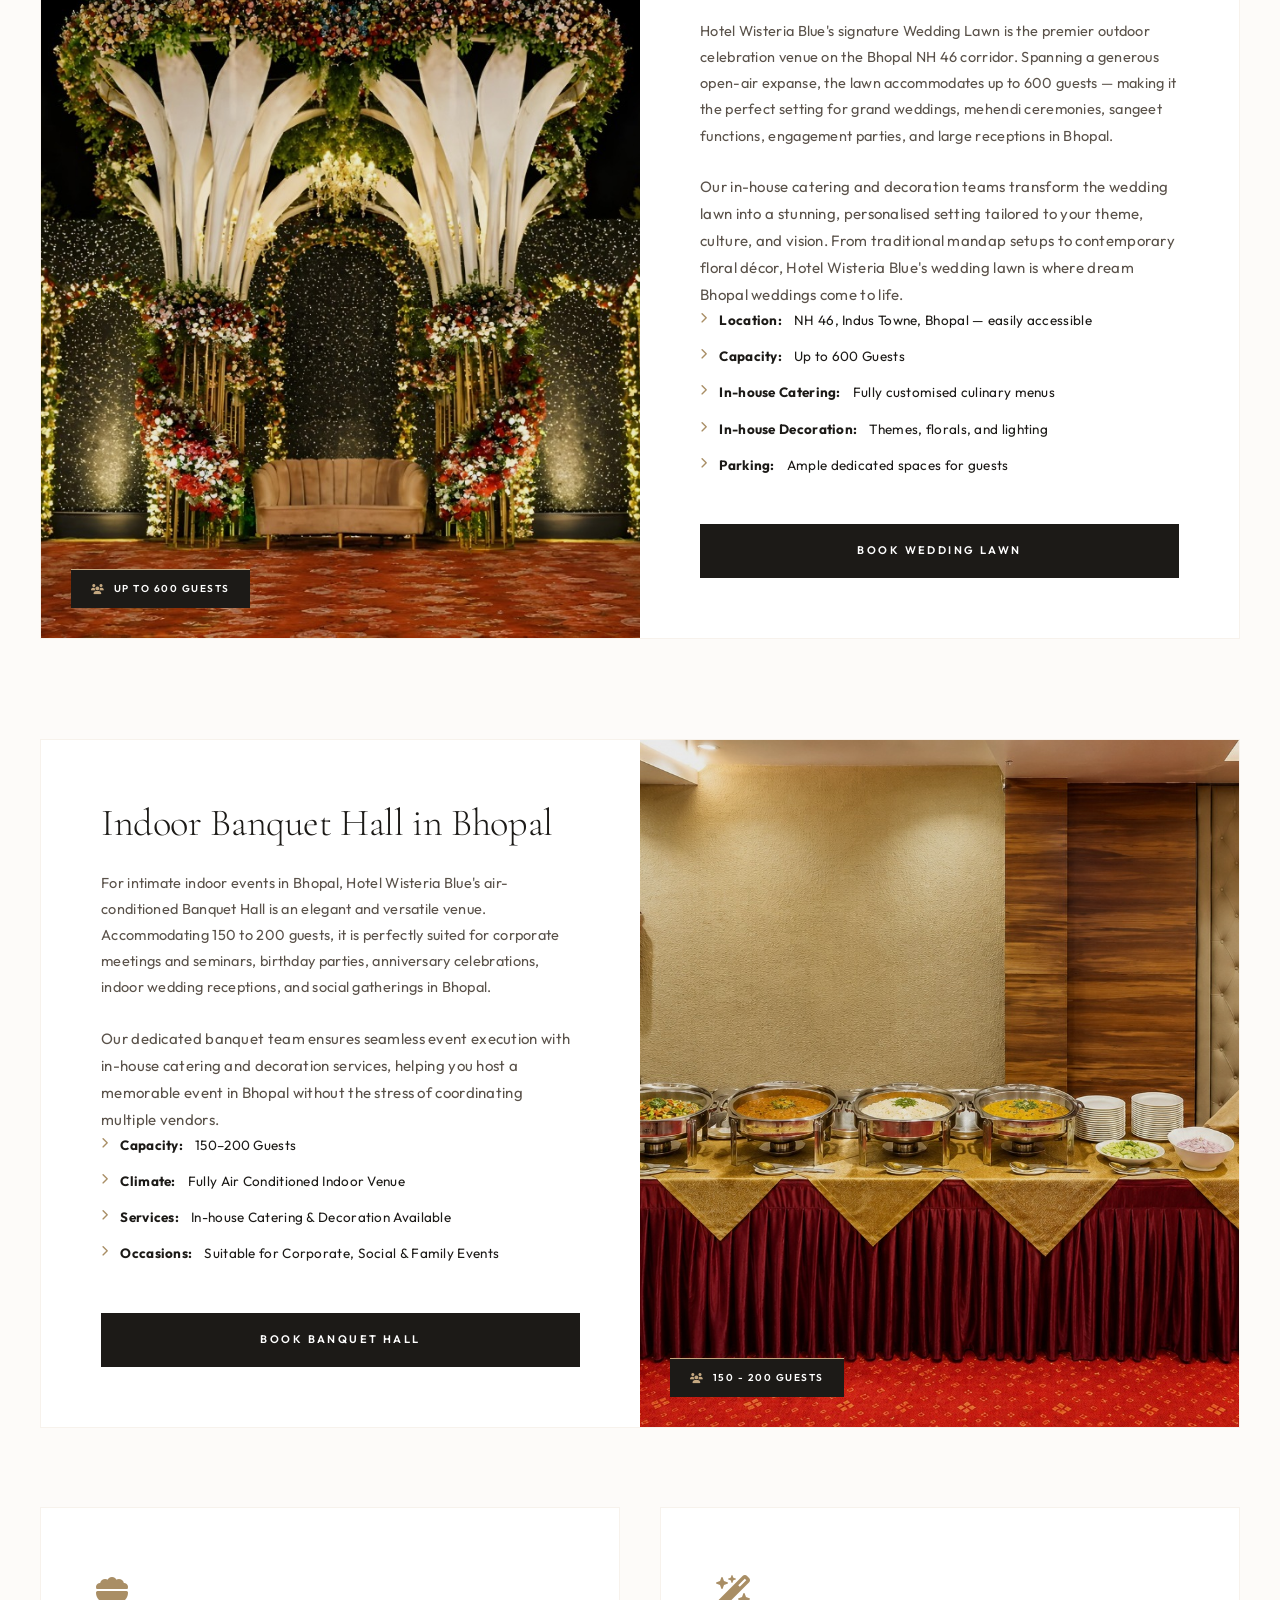
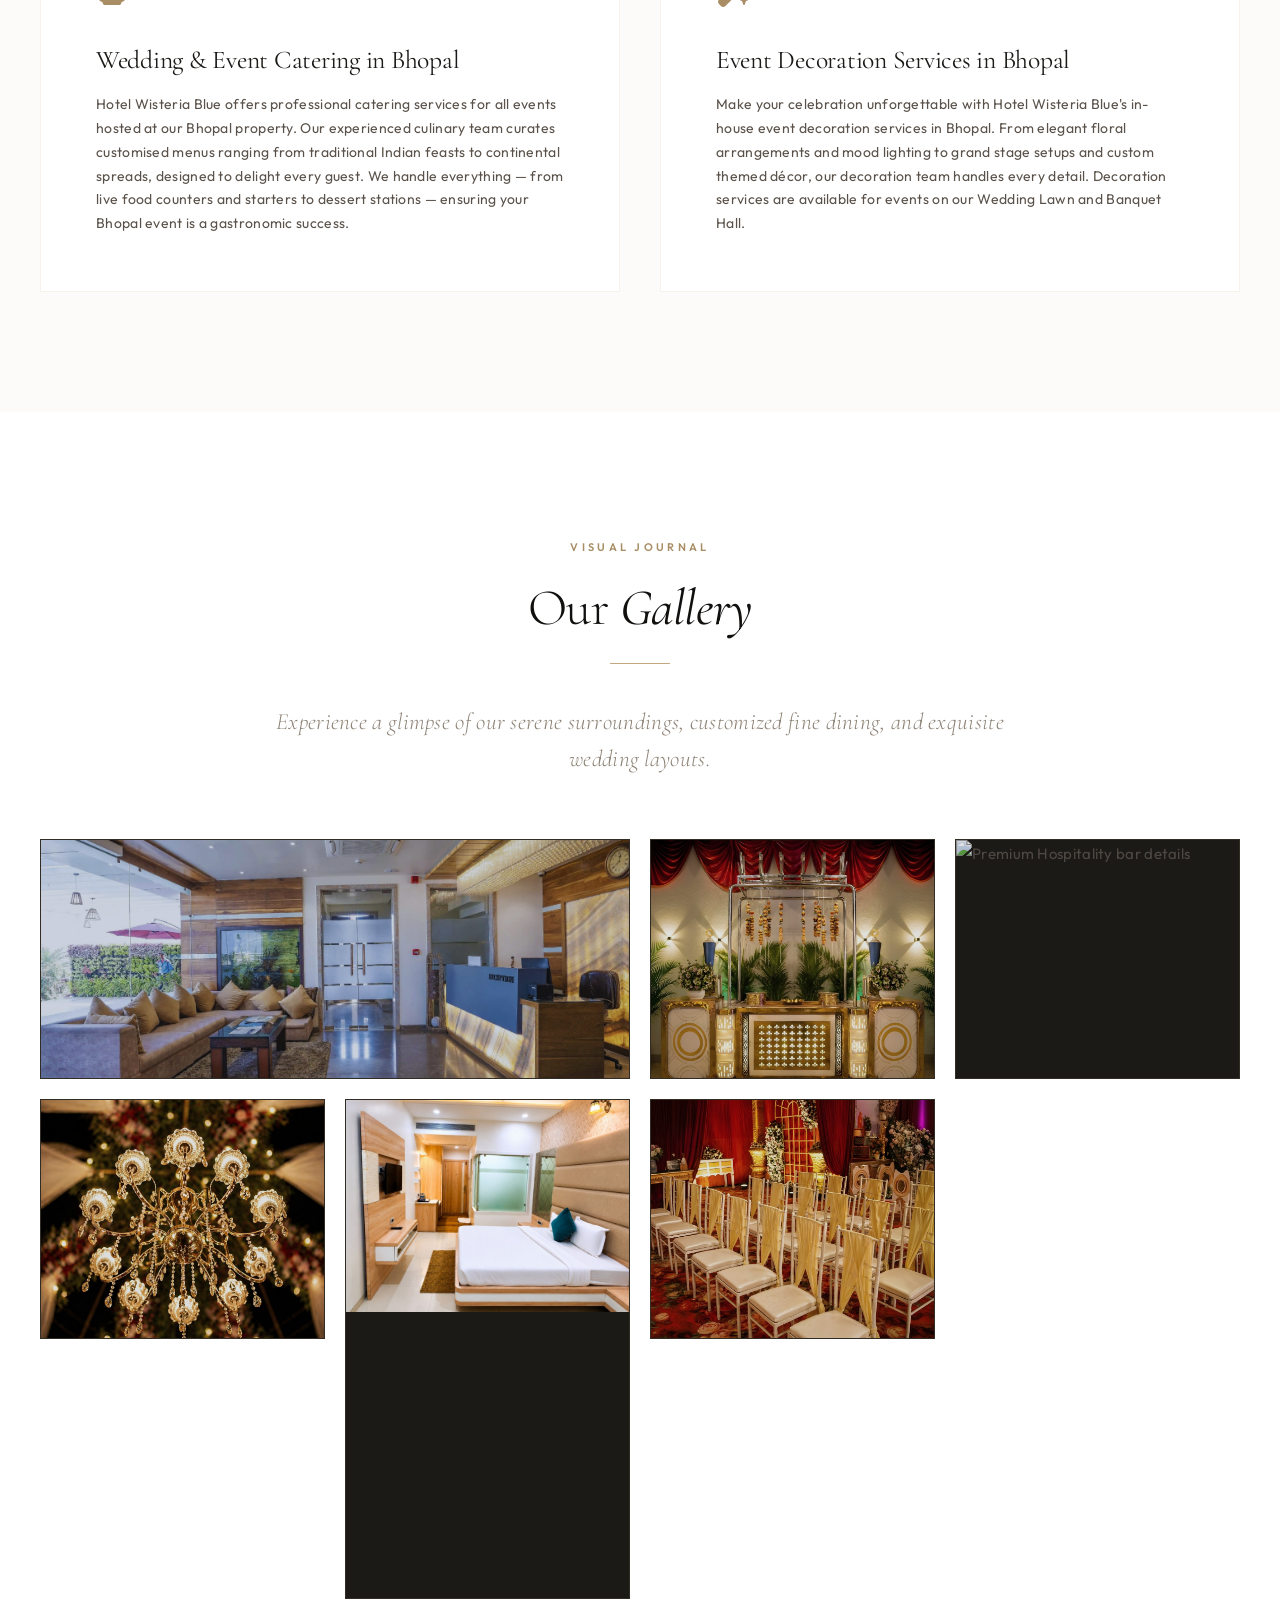
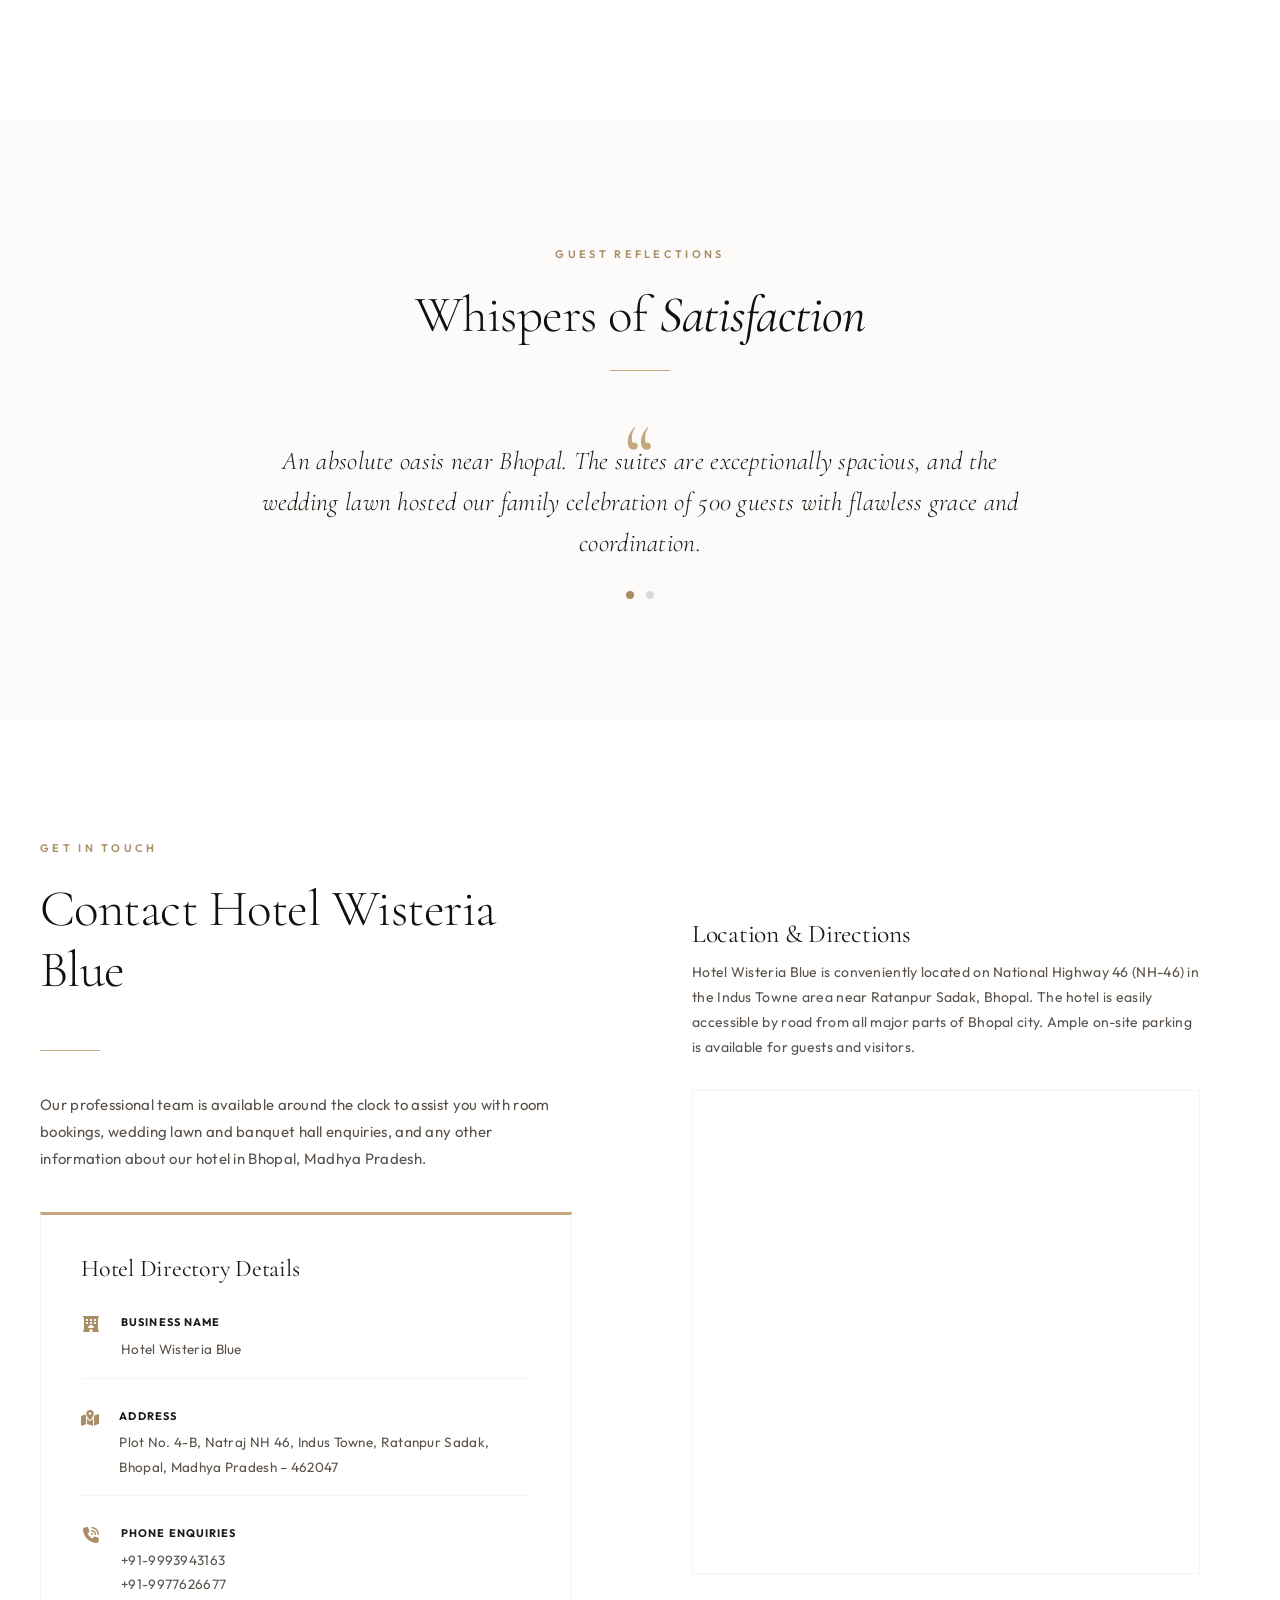
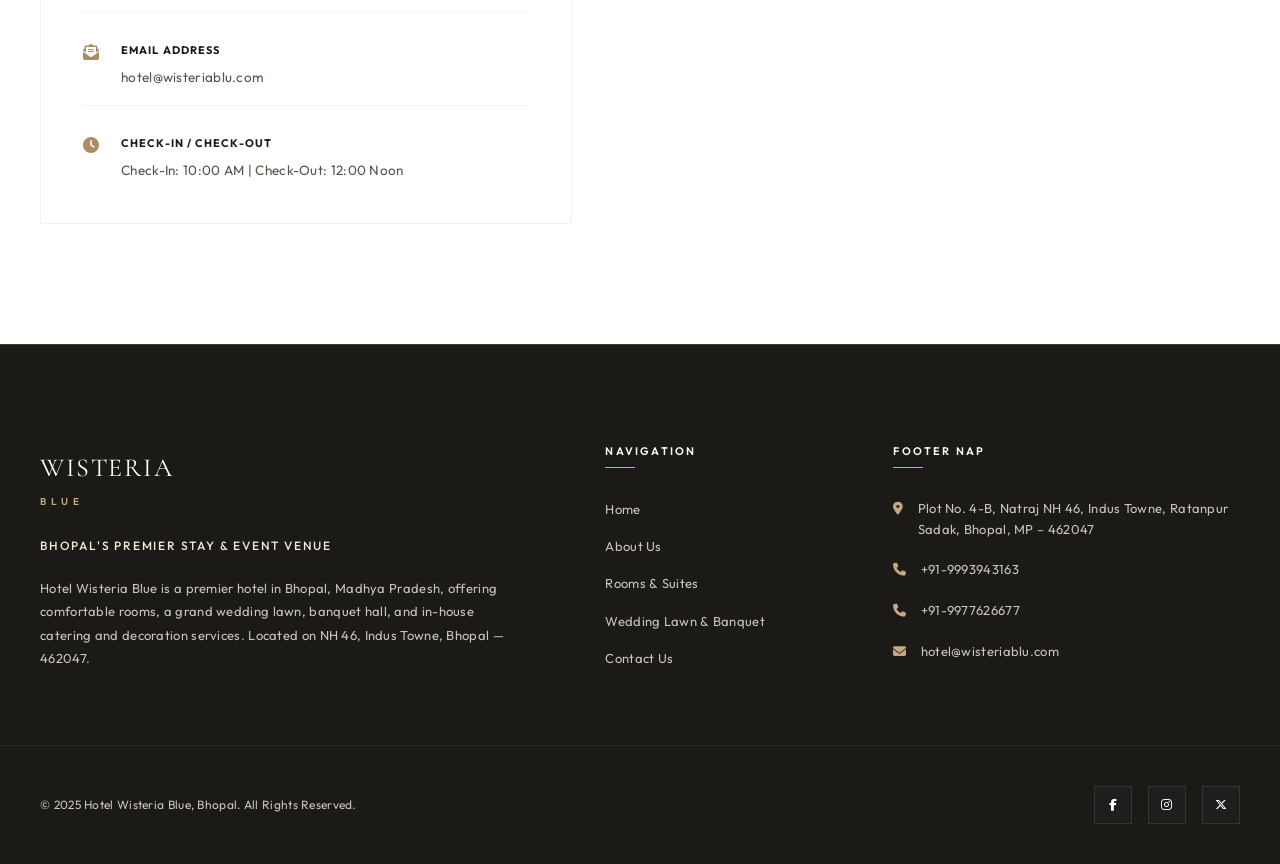
==== commit 5242b0b4: "image update luxury linen" ====
--- a/index.html
+++ b/index.html
@@ -632,7 +632,7 @@
                         <div class="gallery-overlay-text">Wedding Decor</div>
                     </div>
                     <div class="gallery-item item-tall">
-                        <img src="./assets/images/NewImages/SupremeRoom.jpg.jpeg" alt="Premium suite linen bedding" class="gallery-img">
+                        <img src="./assets/images/NewImages/SupremeRoom.jpg.jpeg" alt="Premium suite linen bedding">
                         <div class="gallery-overlay-text">Luxury Linen</div>
                     </div>
                     <div class="gallery-item">
--- a/style.css
+++ b/style.css
@@ -294,8 +294,22 @@
 /* Sophisticated Premium Typography Brand Logo */
 .logo {
     display: flex;
-    flex-direction: column;
-    line-height: 1;
+    align-items: center;
+    justify-content: center;
+    max-height: 100%;
+}
+
+.logo img {
+    display: block;
+    height: auto;
+    max-height: 105px;
+    width: auto;
+    object-fit: contain;
+    transition: var(--transition-premium);
+}
+
+.header.scrolled .logo img {
+    max-height: 95px;
 }
 
 .logo-sub {
@@ -601,40 +615,135 @@
     margin-bottom: 24px;
 }
 
-/* Redesigned Minimalist Highlights Bar (Replaces Cheesy Icon Cards) */
-.welcome-highlights {
+/* Premium Welcome Amenities Redesign */
+.welcome-amenities {
     border-left: 1px solid rgba(197, 168, 128, 0.3);
     padding-left: 40px;
     display: flex;
     flex-direction: column;
-    gap: 36px;
-}
-
-.highlight-card {
-    display: flex;
-    flex-direction: column;
-    gap: 8px;
-}
-
-.highlight-num {
-    font-family: var(--font-serif);
-    font-size: 22px;
-    color: var(--color-accent-dark);
-    font-style: italic;
-}
-
-.highlight-info h3 {
-    font-family: var(--font-serif);
-    font-size: 1.45rem;
-    font-weight: 400;
-    color: var(--color-primary);
-    margin-bottom: 6px;
-}
-
-.highlight-info p {
-    font-size: 13.5px;
-    color: var(--color-text-light);
-    line-height: 1.6;
+    align-items: flex-start;
+    min-width: 0; /* prevent grid blowout */
+    width: 100%;
+}
+
+.welcome-amenities-grid {
+    display: grid;
+    grid-template-columns: repeat(3, 1fr);
+    gap: 28px 20px;
+    width: 100%;
+    margin-top: 28px;
+}
+
+.welcome-amenity-item {
+    display: flex;
+    align-items: center;
+    gap: 10px;
+    min-width: 0; /* allow label to shrink */
+}
+
+.welcome-amenity-item .amenity-icon {
+    display: flex;
+    align-items: center;
+    justify-content: center;
+    width: 36px;
+    height: 36px;
+    flex-shrink: 0;
+}
+
+.welcome-amenity-item .amenity-icon img {
+    width: 100%;
+    height: 100%;
+    object-fit: contain;
+}
+
+.welcome-amenity-item .amenity-label {
+    font-family: var(--font-sans);
+    font-size: 10.5px;
+    font-weight: 600;
+    text-transform: uppercase;
+    letter-spacing: 0.07rem;
+    color: var(--color-primary);
+    line-height: 1.35;
+    word-break: break-word;
+    overflow-wrap: break-word;
+    min-width: 0;
+}
+
+/* Welcome amenities section-title sizing within the column */
+.welcome-amenities .section-title {
+    font-size: 2rem;
+}
+
+@media (max-width: 1200px) {
+    .welcome-amenities-grid {
+        grid-template-columns: repeat(3, 1fr);
+        gap: 24px 16px;
+    }
+    .welcome-amenity-item .amenity-label {
+        font-size: 10px;
+        letter-spacing: 0.05rem;
+    }
+}
+
+@media (max-width: 1024px) {
+    /* Single-column layout: grid can afford 3 columns across full width */
+    .welcome-amenities-grid {
+        grid-template-columns: repeat(3, 1fr);
+        gap: 28px 20px;
+    }
+    .welcome-amenity-item .amenity-label {
+        font-size: 11px;
+        letter-spacing: 0.08rem;
+    }
+    .welcome-amenities .section-title {
+        font-size: 2.2rem;
+    }
+}
+
+@media (max-width: 768px) {
+    .welcome-amenities-grid {
+        grid-template-columns: repeat(2, 1fr);
+        gap: 22px 16px;
+    }
+    .welcome-amenities .more-btn {
+        width: 100%;
+        justify-content: center;
+    }
+}
+
+@media (max-width: 480px) {
+    .welcome-amenities-grid {
+        grid-template-columns: repeat(2, 1fr);
+        gap: 18px 12px;
+    }
+    .welcome-amenity-item .amenity-icon {
+        width: 30px;
+        height: 30px;
+    }
+    .welcome-amenity-item .amenity-label {
+        font-size: 10px;
+        letter-spacing: 0.04rem;
+    }
+    .welcome-amenities .more-btn {
+        width: 100%;
+        justify-content: center;
+        padding: 14px 20px;
+    }
+}
+
+@media (max-width: 390px) {
+    .welcome-amenities-grid {
+        grid-template-columns: repeat(2, 1fr);
+        gap: 16px 10px;
+    }
+    .welcome-amenity-item .amenity-icon {
+        width: 28px;
+        height: 28px;
+    }
+    .welcome-amenity-item .amenity-label {
+        font-size: 9.5px;
+        letter-spacing: 0.03rem;
+    }
 }
 
 /* --- Spacious Minimal Trust Section --- */
@@ -946,10 +1055,23 @@
 
 .amenities-title {
     font-size: 1.8rem;
-    text-align: center;
-    margin-bottom: 45px;
+    text-align: left;
+    margin-bottom: 10px;
     font-weight: 300;
     color: var(--color-primary);
+    padding-right: 40px; /* clear the absolute close button */
+}
+
+.popup-subtitle {
+    font-size: 13.5px;
+    color: var(--color-text-light);
+    margin-top: 10px;
+    margin-bottom: 0;
+    line-height: 1.5;
+}
+
+.popup-box .title-divider-left {
+    margin: 16px 0 20px 0;
 }
 
 .amenities-grid {
@@ -1786,6 +1908,7 @@
     .booking-bar {
         grid-template-columns: 1fr 1fr 1fr 1fr;
         gap: 15px;
+        padding-bottom: 60px;
     }
     
     .booking-btn {
@@ -1803,6 +1926,7 @@
     }
 }
 
+
 @media (max-width: 1024px) {
     .container {
         padding: 0 30px;
@@ -1817,7 +1941,7 @@
         gap: 60px;
     }
     
-    .welcome-highlights {
+    .welcome-amenities {
         border-left: none;
         border-top: 1px solid rgba(197, 168, 128, 0.3);
         padding-left: 0;
@@ -1931,6 +2055,13 @@
 }
 
 @media (max-width: 768px) {
+    .logo img {
+        max-height: 85px;
+    }
+    .header.scrolled .logo img {
+        max-height: 75px;
+    }
+
     /* Responsive scales */
     .hero-title {
         font-size: 3rem;
@@ -1983,8 +2114,8 @@
      * --------------------------------------- */
     .hero {
         height: auto;
-        min-height: 100vh;
-        min-height: 100svh; /* small viewport units — better on iOS safari */
+        /* min-height: 100vh; */
+        /* min-height: 100svh; small viewport units — better on iOS safari */
         flex-direction: column;
         justify-content: center;
         align-items: center;
@@ -2125,6 +2256,13 @@
 }
 
 @media (max-width: 480px) {
+    .logo img {
+        max-height: 85px;
+    }
+    .header.scrolled .logo img {
+        max-height: 80px;
+    }
+
     .container {
         padding: 0 16px;
     }
@@ -2197,10 +2335,18 @@
     height: 100%;
     background-color: rgba(17, 16, 14, 0.65);
     backdrop-filter: blur(10px);
-    display: none;
+    display: flex;
     justify-content: center;
     align-items: center;
     z-index: 1050;
+    opacity: 0;
+    visibility: hidden;
+    transition: opacity 0.4s cubic-bezier(0.16, 1, 0.3, 1), visibility 0.4s cubic-bezier(0.16, 1, 0.3, 1);
+}
+
+.amenity-popup.open {
+    opacity: 1;
+    visibility: visible;
 }
 
 .popup-box {
@@ -2213,6 +2359,12 @@
     box-shadow: 0 30px 90px rgba(17, 16, 14, 0.25);
     max-height: 90vh;
     overflow-y: auto;
+    transform: translateY(30px);
+    transition: transform 0.4s cubic-bezier(0.16, 1, 0.3, 1);
+}
+
+.amenity-popup.open .popup-box {
+    transform: translateY(0);
 }
 
 .close-popup {
@@ -2236,8 +2388,8 @@
 .popup-grid {
     display: grid;
     grid-template-columns: repeat(3, 1fr);
-    gap: 30px 24px;
-    margin-top: 30px;
+    gap: 28px 24px;
+    margin-top: 32px;
 }
 
 .popup-item {
@@ -2249,29 +2401,98 @@
     font-weight: 500;
 }
 
-.popup-item .amenity-icon i {
-    font-size: 16px;
-    color: var(--color-accent-dark);
-    width: 20px;
-    text-align: center;
+.popup-item .amenity-icon {
+    display: flex;
+    align-items: center;
+    justify-content: center;
+    width: 32px;
+    height: 32px;
+    flex-shrink: 0;
+}
+
+.popup-item .amenity-icon img {
+    width: 100%;
+    height: 100%;
+    object-fit: contain;
 }
 
 /* Responsive layout adjustments for popup and amenities */
 @media (max-width: 768px) {
     .popup-grid {
         grid-template-columns: repeat(2, 1fr);
-        gap: 20px;
+        gap: 20px 16px;
     }
     .popup-box {
-        padding: 40px 24px;
+        padding: 44px 28px 36px;
         width: 92%;
+        max-height: 88vh;
+    }
+    .popup-item {
+        gap: 12px;
+        font-size: 13px;
+    }
+    .popup-item .amenity-icon {
+        width: 28px;
+        height: 28px;
     }
 }
 
 @media (max-width: 480px) {
     .popup-grid {
-        grid-template-columns: 1fr;
-        gap: 16px;
+        grid-template-columns: repeat(2, 1fr);
+        gap: 16px 12px;
+    }
+    .popup-box {
+        padding: 40px 20px 28px;
+        width: 94%;
+        max-height: 85vh;
+    }
+    .popup-item {
+        gap: 10px;
+        font-size: 12px;
+    }
+    .popup-item .amenity-icon {
+        width: 26px;
+        height: 26px;
+    }
+    .amenities-title {
+        font-size: 1.2rem;
+    }
+    .popup-subtitle {
+        font-size: 11px;
+        margin-top: 6px;
+    }
+}
+
+@media (max-width: 390px) {
+    .popup-grid {
+        grid-template-columns: repeat(2, 1fr);
+        gap: 14px 10px;
+    }
+    .popup-box {
+        padding: 36px 16px 24px;
+        width: 96%;
+        max-height: 82vh;
+    }
+    .popup-item {
+        gap: 8px;
+        font-size: 11.5px;
+    }
+    .popup-item .amenity-icon {
+        width: 24px;
+        height: 24px;
+    }
+    .amenities-title {
+        font-size: 1.1rem;
+    }
+    .popup-subtitle {
+        font-size: 10px;
+        margin-top: 4px;
+    }
+    .close-popup {
+        right: 16px;
+        top: 14px;
+        font-size: 24px;
     }
 }
 
@@ -2344,3 +2565,7 @@
         grid-column: span 1;
     }
 }
+
+.booking-bar-wrapper {
+    display: none !important;
+}
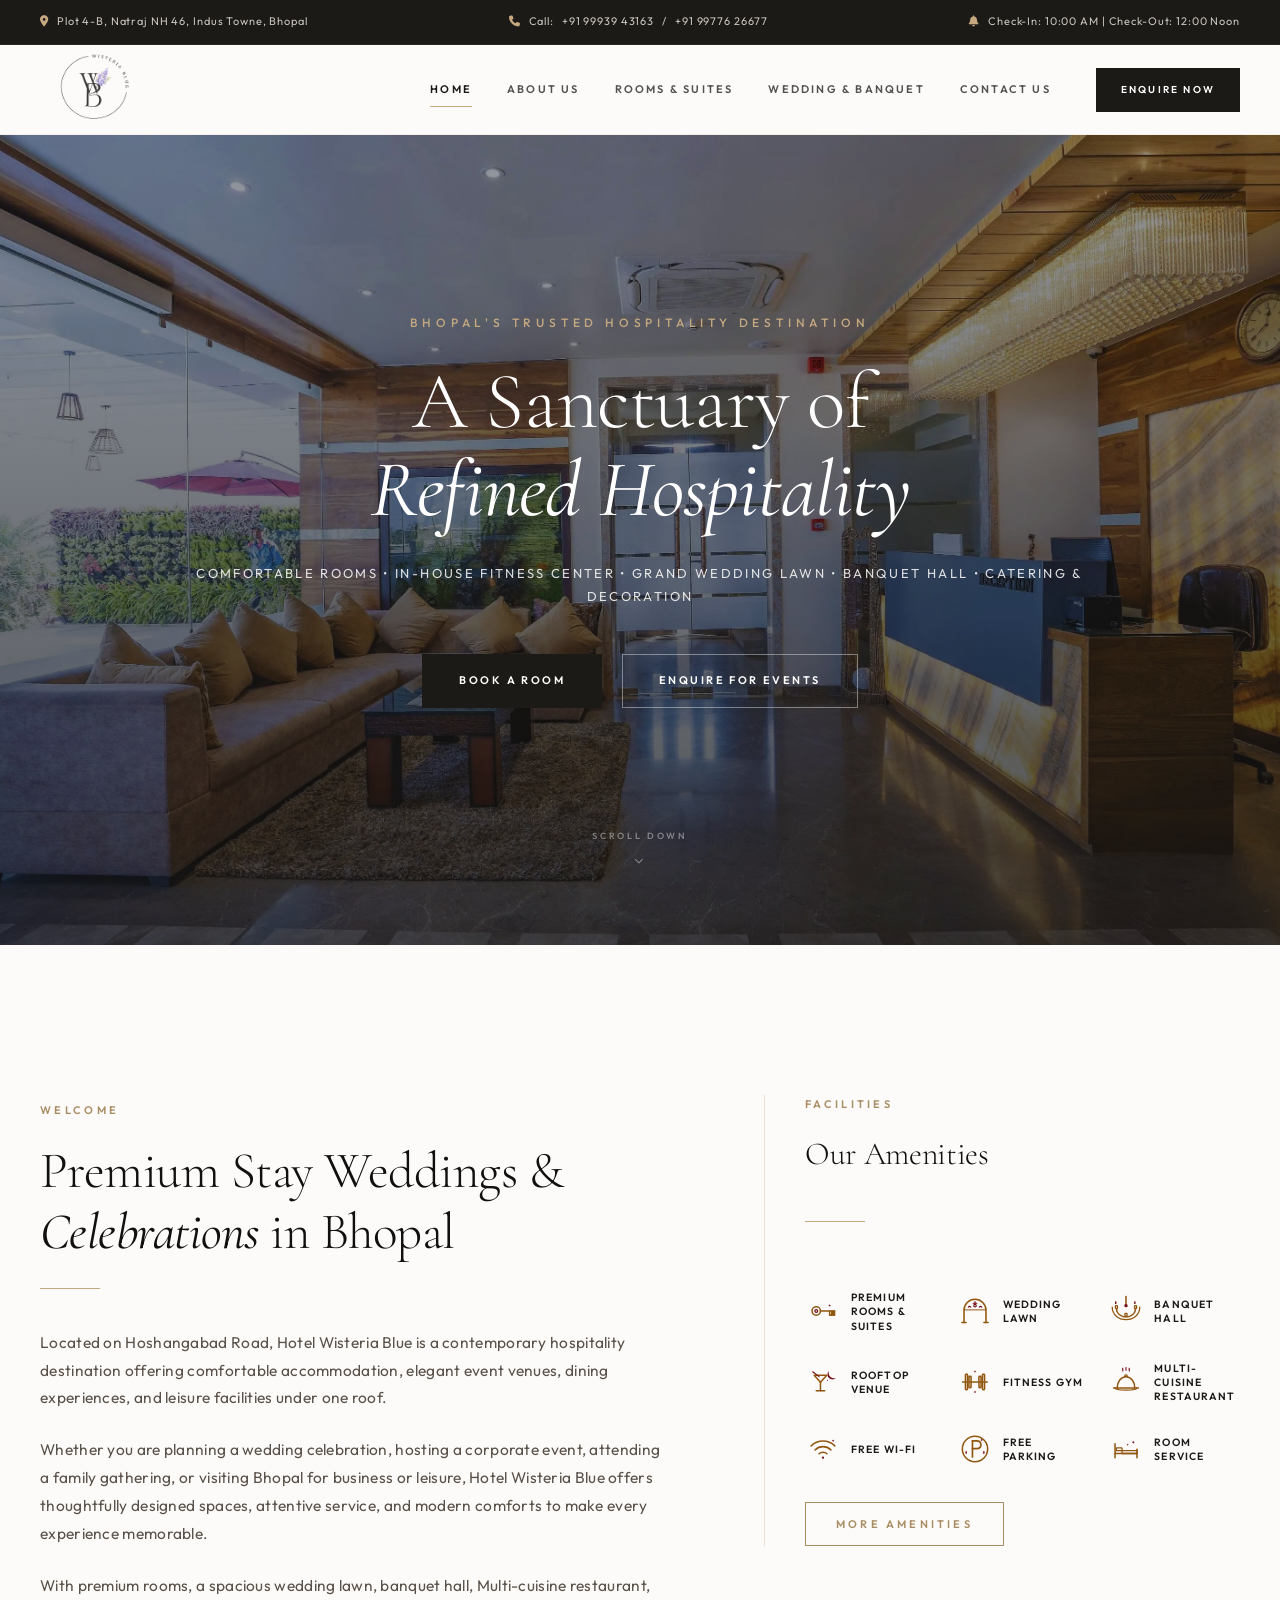
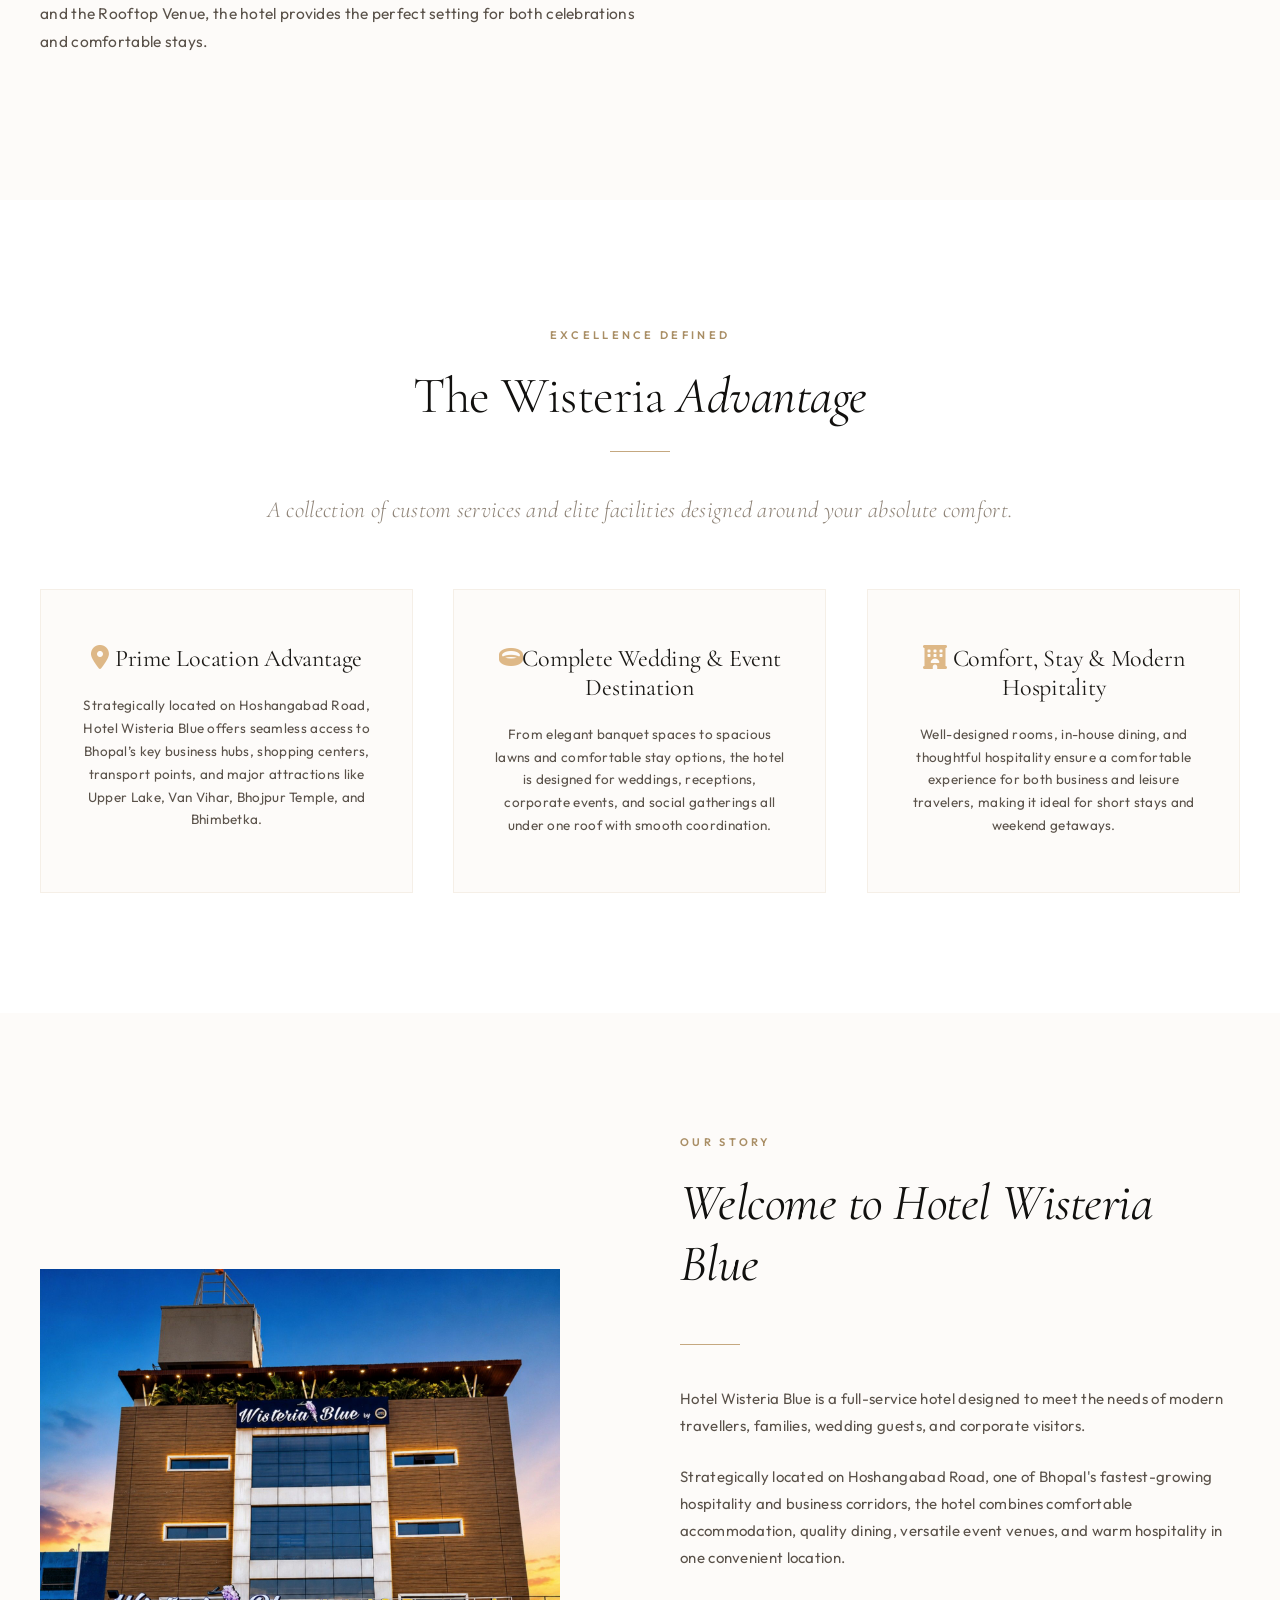
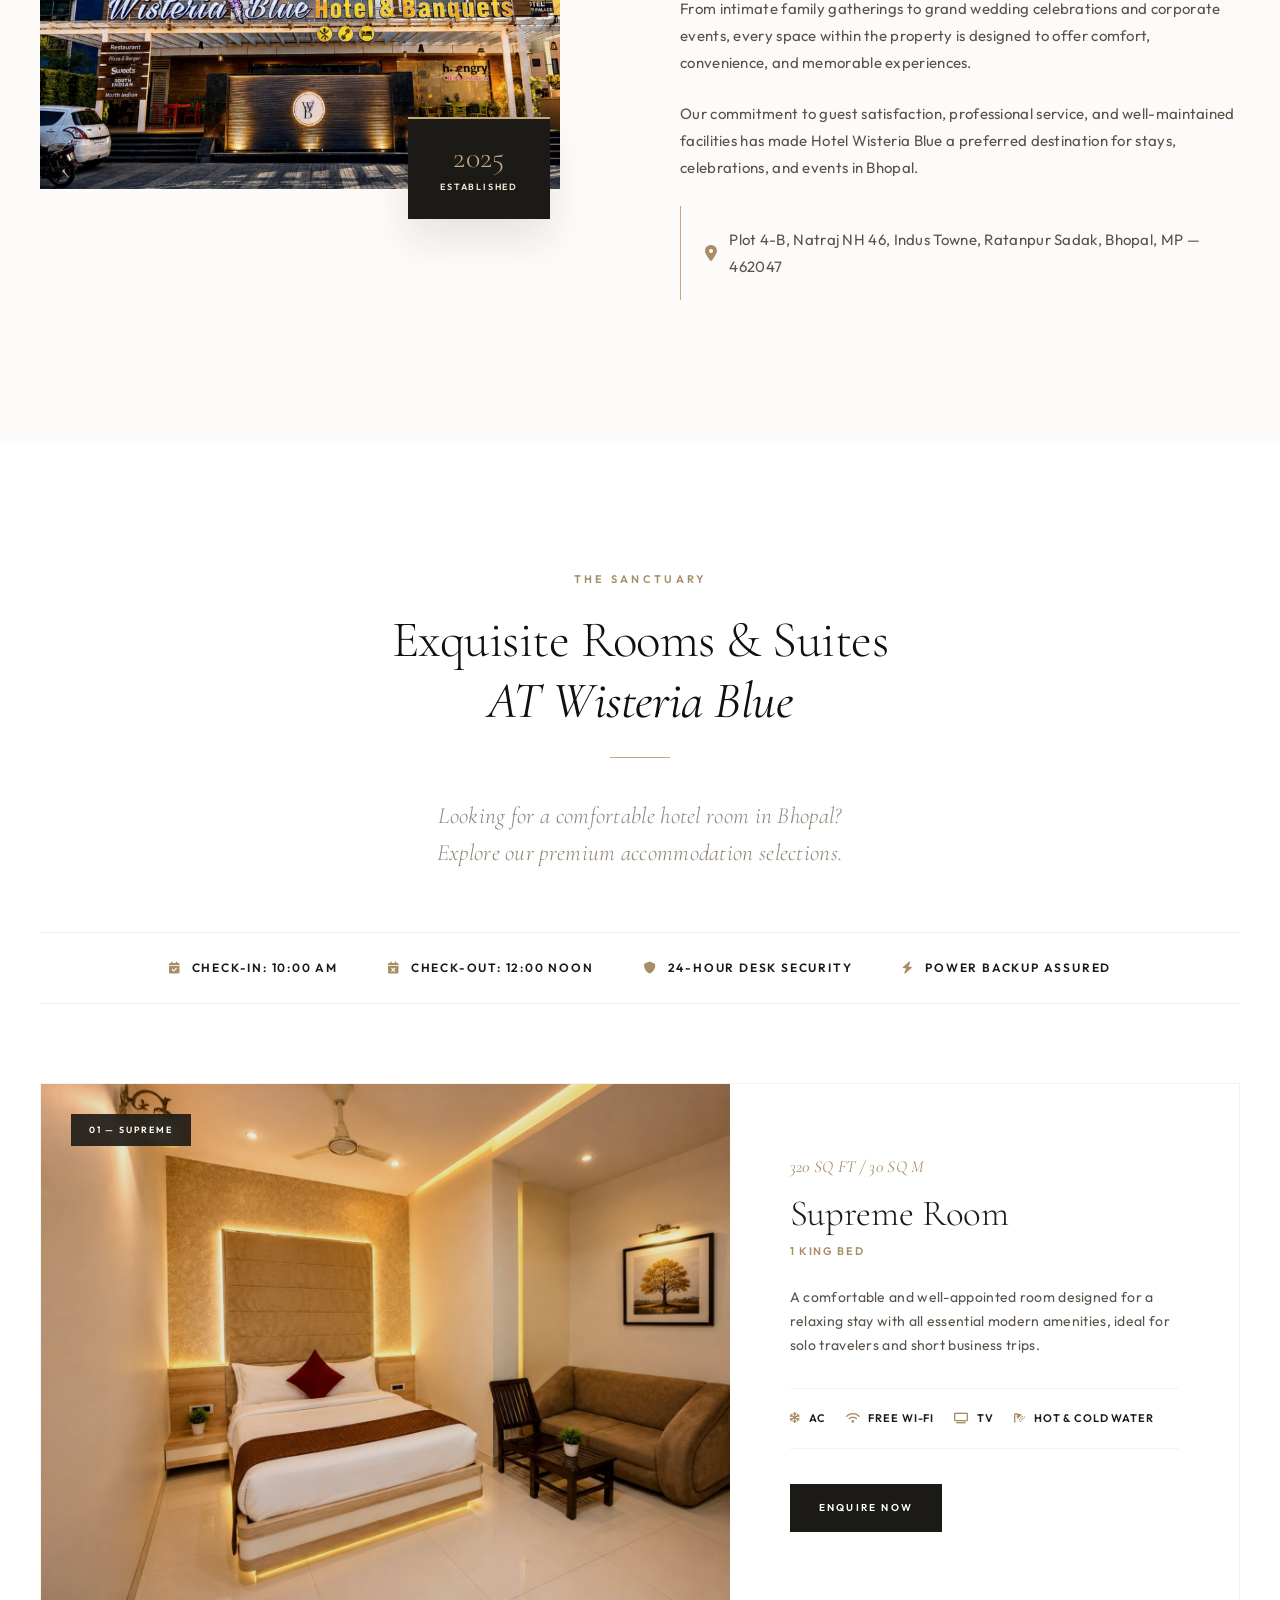
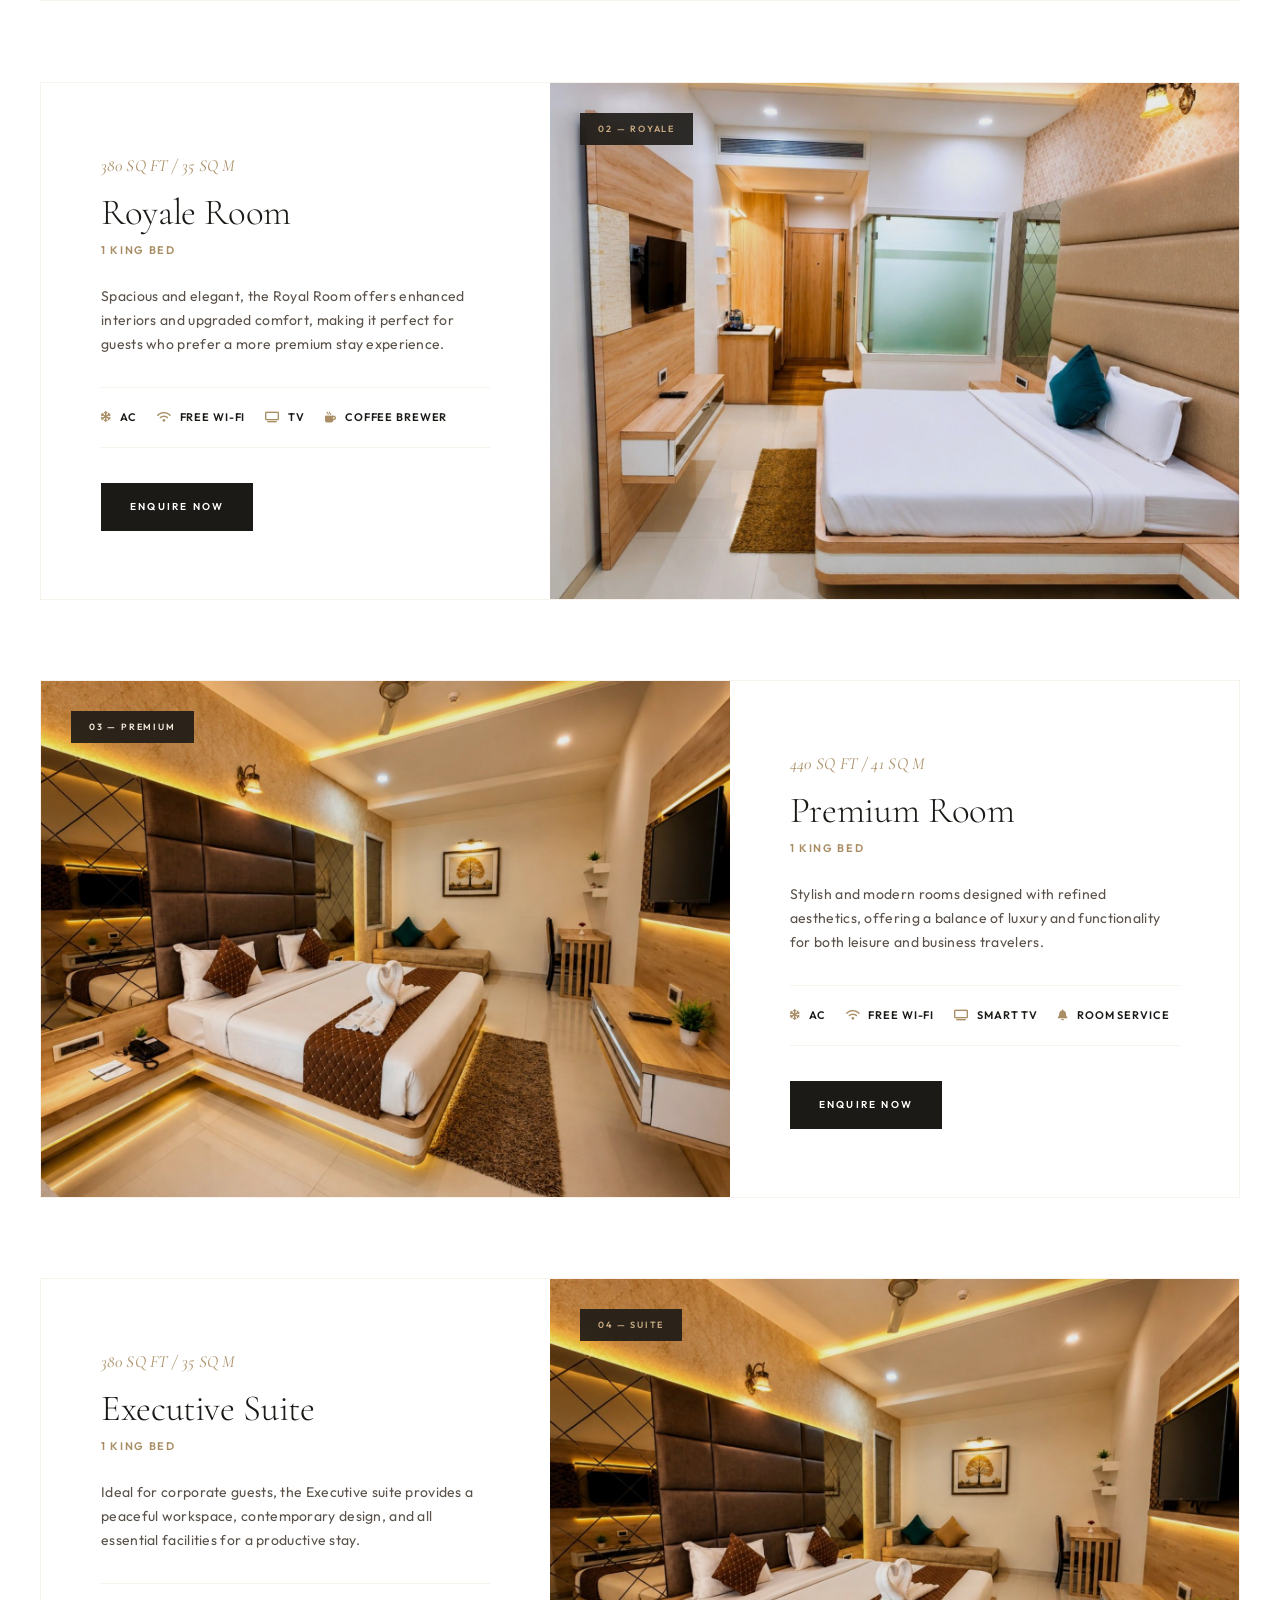
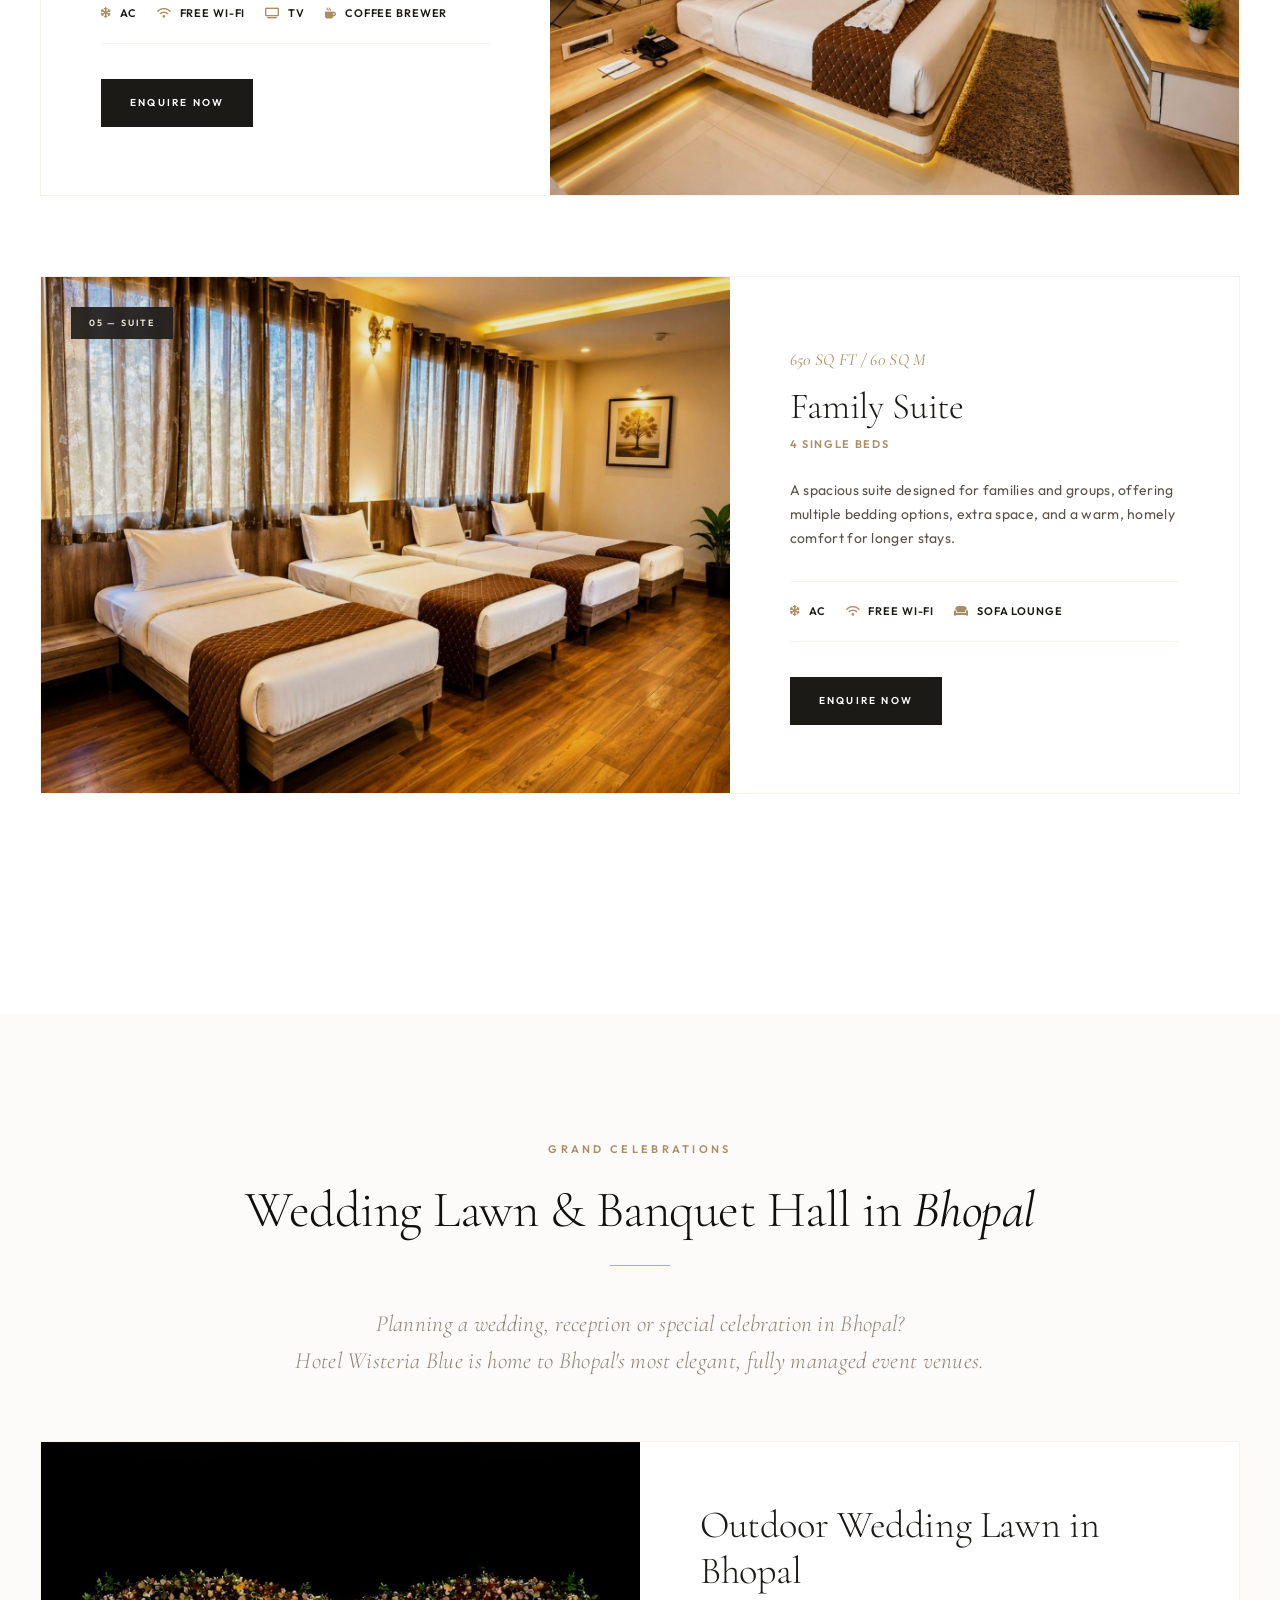
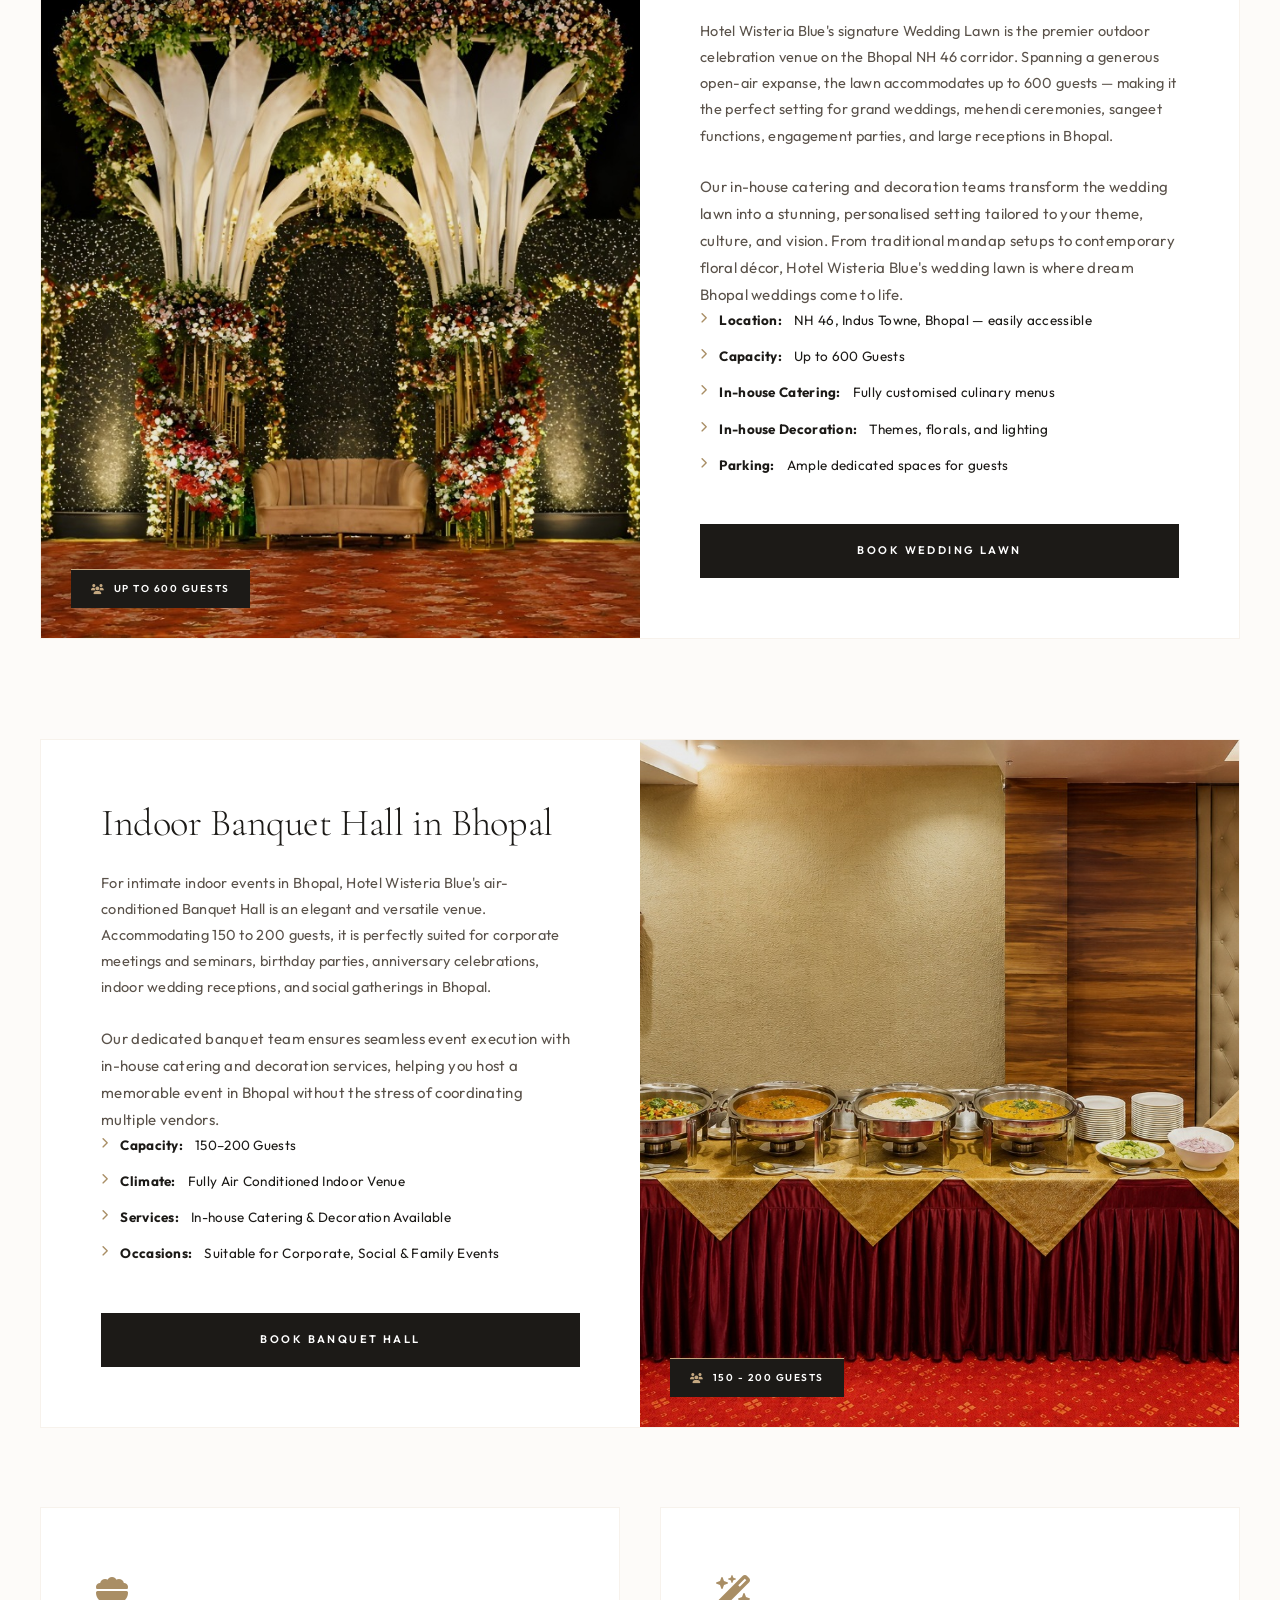
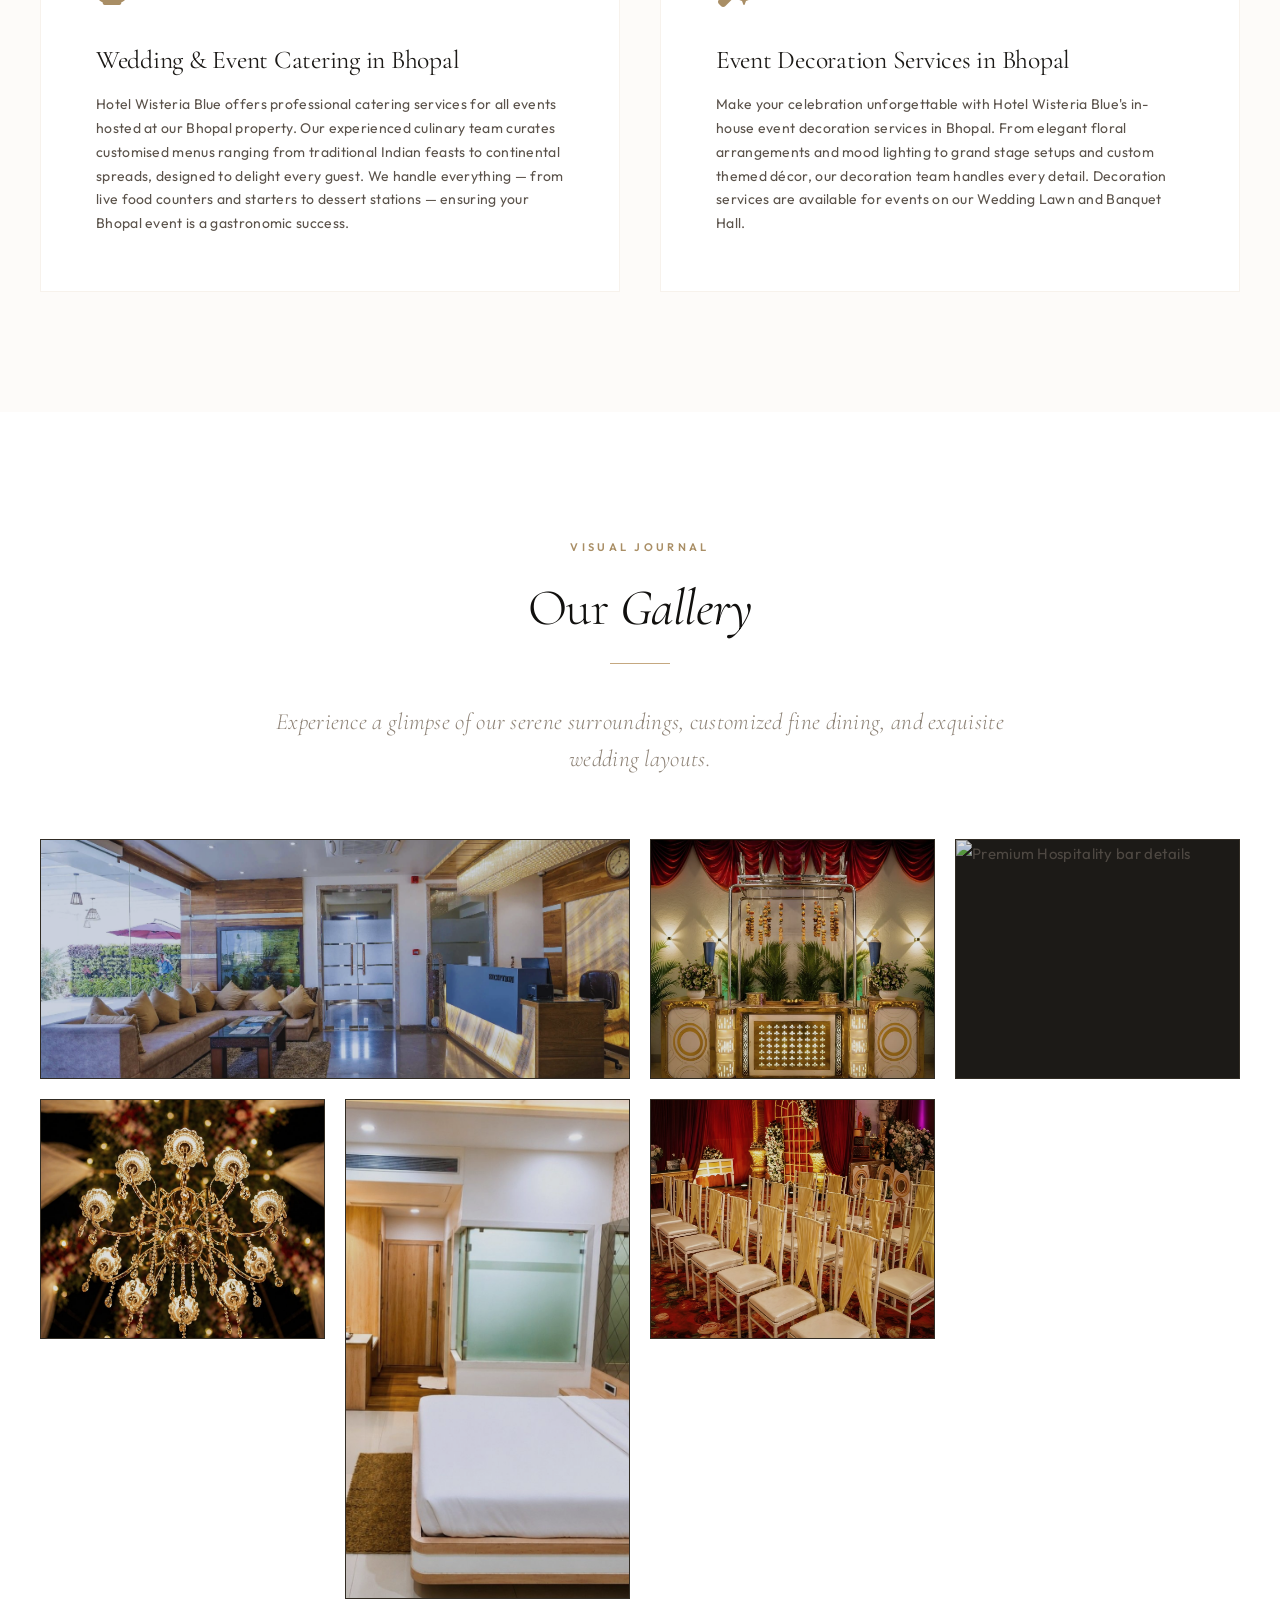
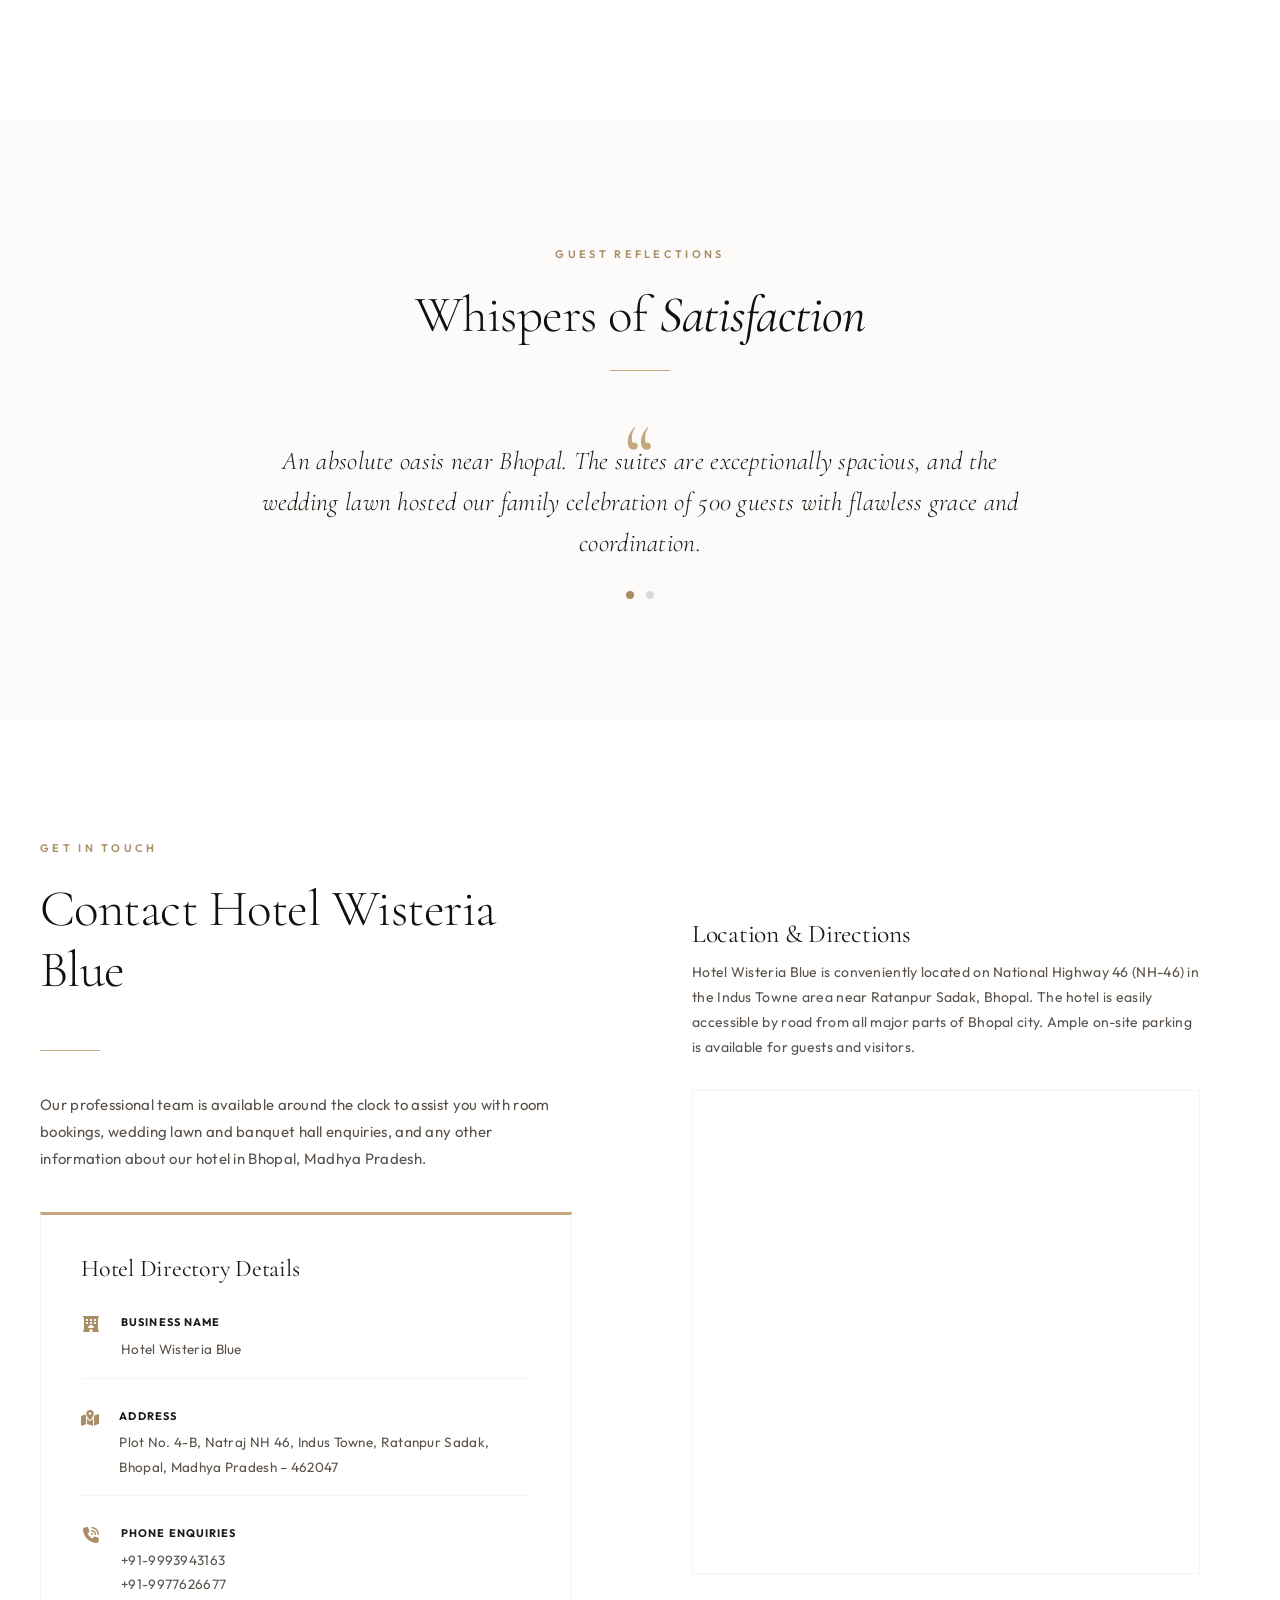
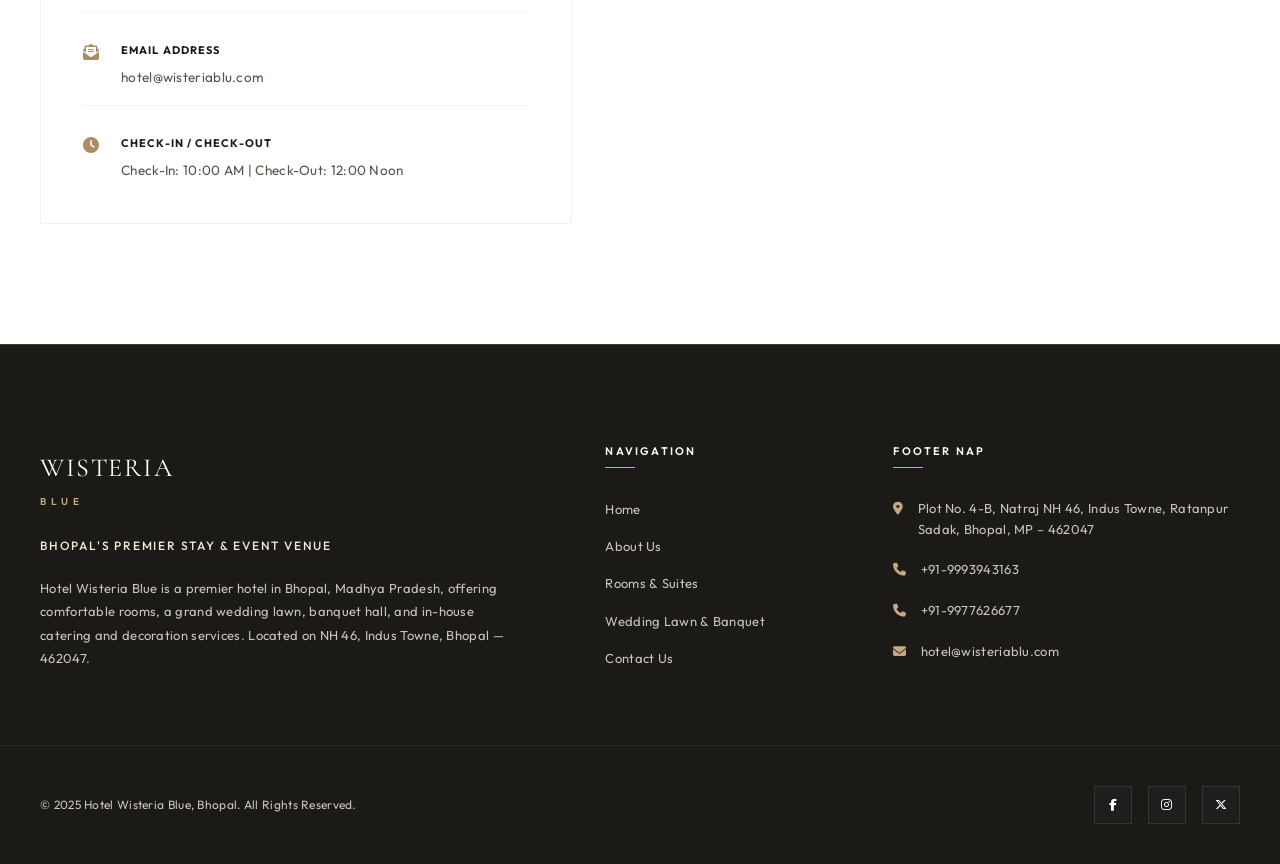
==== commit 1ff89798: "image update luxury linen 2" ====
--- a/index.html
+++ b/index.html
@@ -632,7 +632,7 @@
                         <div class="gallery-overlay-text">Wedding Decor</div>
                     </div>
                     <div class="gallery-item item-tall">
-                        <img src="./assets/images/NewImages/SupremeRoom.jpg.jpeg" alt="Premium suite linen bedding">
+                        <img src="./assets/images/NewImages/SupremeRoom.jpg.jpeg" alt="Premium suite linen bedding" class="gallery-img" >
                         <div class="gallery-overlay-text">Luxury Linen</div>
                     </div>
                     <div class="gallery-item">
